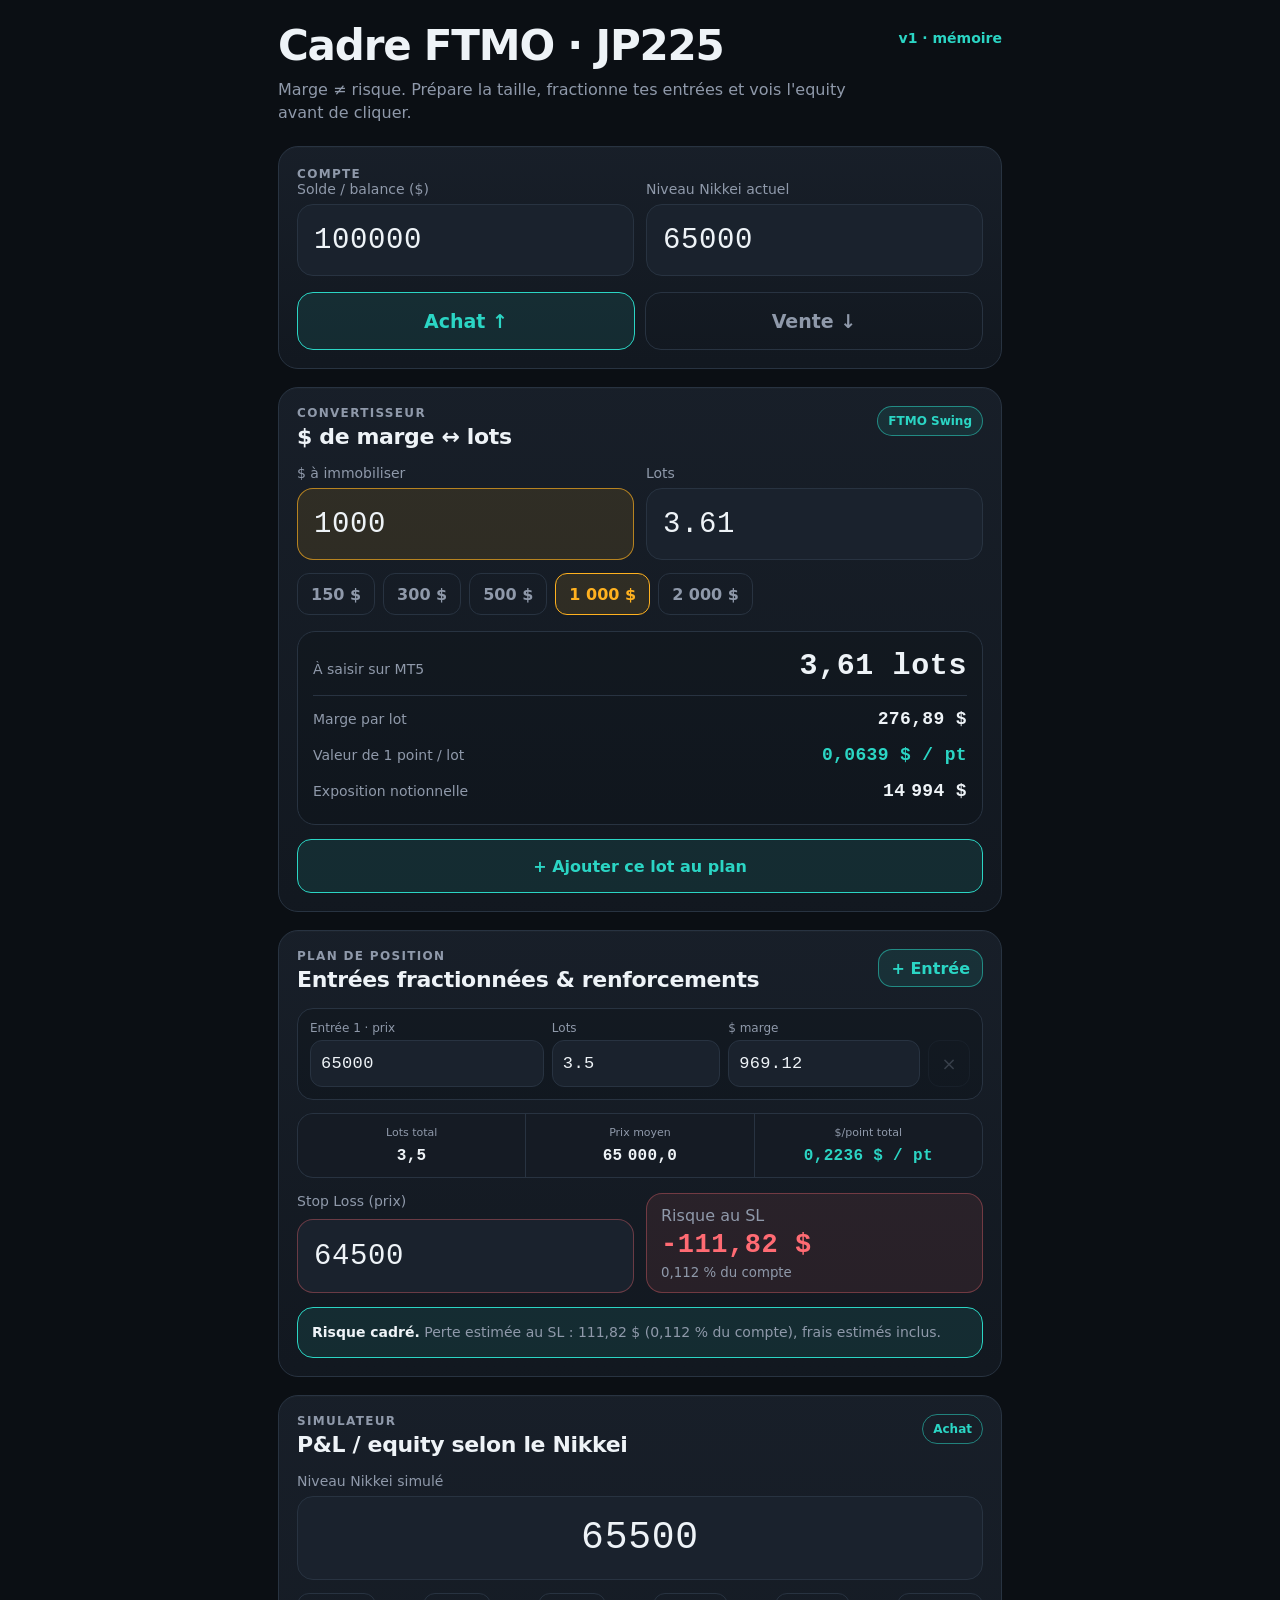
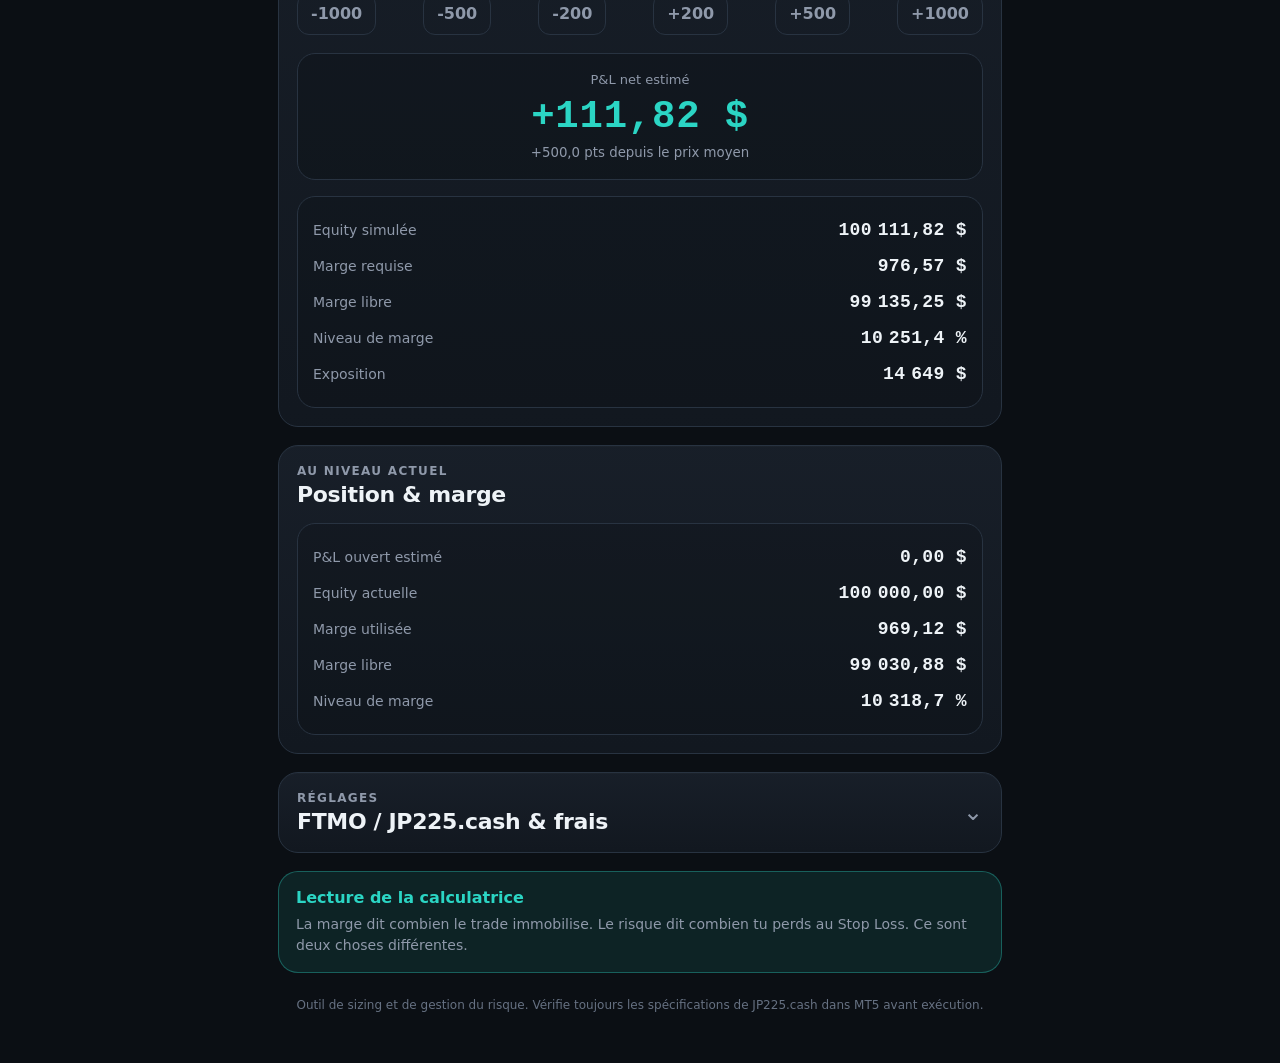
==== index.html @ 95b2cf3c "Add files via upload" ====
<!doctype html>
<html lang="fr">
<head>
  <meta charset="utf-8" />
  <meta name="viewport" content="width=device-width, initial-scale=1, viewport-fit=cover" />
  <meta name="theme-color" content="#0b0f14" />
  <meta name="color-scheme" content="dark" />
  <meta name="apple-mobile-web-app-capable" content="yes" />
  <meta name="apple-mobile-web-app-status-bar-style" content="black-translucent" />
  <meta name="apple-mobile-web-app-title" content="JP225 Cadre" />
  <meta name="format-detection" content="telephone=no" />
  <link rel="manifest" href="./manifest.webmanifest" />
  <link rel="apple-touch-icon" href="./apple-touch-icon.png" />
  <link rel="stylesheet" href="./styles.css" />
  <title>Cadre FTMO · JP225</title>
</head>
<body>
  <div class="app-shell">
    <header class="topbar">
      <div>
        <h1>Cadre FTMO · JP225</h1>
        <p class="subtitle">Marge ≠ risque. Prépare la taille, fractionne tes entrées et vois l'equity avant de cliquer.</p>
      </div>
      <div class="version">v1 · mémoire</div>
    </header>

    <section id="installHint" class="install-hint hidden">
      <span>Pour l’installer sur iPhone : Safari → Partager → <strong>Sur l’écran d’accueil</strong>.</span>
      <button id="dismissInstall" class="icon-btn" aria-label="Masquer">×</button>
    </section>

    <main>
      <section class="card hero-card">
        <div class="section-kicker">COMPTE</div>
        <div class="grid-2">
          <label class="field">
            <span>Solde / balance ($)</span>
            <input id="balance" class="big-input mono" inputmode="decimal" value="100000" />
          </label>
          <label class="field">
            <span>Niveau Nikkei actuel</span>
            <input id="currentLevel" class="big-input mono" inputmode="decimal" value="65000" />
          </label>
        </div>

        <div class="segmented" role="group" aria-label="Sens du trade">
          <button id="buyBtn" class="seg active" data-dir="1">Achat ↑</button>
          <button id="sellBtn" class="seg" data-dir="-1">Vente ↓</button>
        </div>
      </section>

      <section class="card">
        <div class="card-head">
          <div>
            <div class="section-kicker">CONVERTISSEUR</div>
            <h2>$ de marge ↔ lots</h2>
          </div>
          <span class="pill cyan">FTMO Swing</span>
        </div>

        <div class="grid-2 converter-grid">
          <label class="field">
            <span>$ à immobiliser</span>
            <input id="marginWanted" class="big-input mono accent-input" inputmode="decimal" value="1000" />
          </label>
          <label class="field">
            <span>Lots</span>
            <input id="lotsWanted" class="big-input mono" inputmode="decimal" value="0" />
          </label>
        </div>

        <div class="quick-row" aria-label="Montants rapides">
          <button class="chip margin-chip" data-margin="150">150 $</button>
          <button class="chip margin-chip" data-margin="300">300 $</button>
          <button class="chip margin-chip" data-margin="500">500 $</button>
          <button class="chip margin-chip active" data-margin="1000">1 000 $</button>
          <button class="chip margin-chip" data-margin="2000">2 000 $</button>
        </div>

        <div class="result-panel compact">
          <div class="result-row major">
            <span>À saisir sur MT5</span>
            <strong id="converterLotsOut" class="mono">— lots</strong>
          </div>
          <div class="divider"></div>
          <div class="result-row"><span>Marge par lot</span><strong id="marginPerLotOut" class="mono">—</strong></div>
          <div class="result-row"><span>Valeur de 1 point / lot</span><strong id="pointPerLotOut" class="mono cyan-text">—</strong></div>
          <div class="result-row"><span>Exposition notionnelle</span><strong id="converterExposureOut" class="mono">—</strong></div>
        </div>

        <button id="addConverterPosition" class="primary-btn">+ Ajouter ce lot au plan</button>
      </section>

      <section class="card">
        <div class="card-head">
          <div>
            <div class="section-kicker">PLAN DE POSITION</div>
            <h2>Entrées fractionnées & renforcements</h2>
          </div>
          <button id="addEntry" class="small-btn">+ Entrée</button>
        </div>

        <div id="entries" class="entries"></div>

        <div class="summary-strip">
          <div><span>Lots total</span><strong id="totalLots" class="mono">—</strong></div>
          <div><span>Prix moyen</span><strong id="avgEntry" class="mono">—</strong></div>
          <div><span>$/point total</span><strong id="pointTotal" class="mono cyan-text">—</strong></div>
        </div>

        <div class="grid-2 stop-grid">
          <label class="field">
            <span>Stop Loss (prix)</span>
            <input id="stopLoss" class="big-input mono danger-input" inputmode="decimal" value="64500" />
          </label>
          <div class="risk-box">
            <span>Risque au SL</span>
            <strong id="riskDollar" class="mono danger-text">—</strong>
            <small id="riskPct">— du compte</small>
          </div>
        </div>

        <div id="riskMessage" class="status-card"></div>
      </section>

      <section class="card">
        <div class="card-head">
          <div>
            <div class="section-kicker">SIMULATEUR</div>
            <h2>P&amp;L / equity selon le Nikkei</h2>
          </div>
          <span id="simDirectionBadge" class="pill">Achat</span>
        </div>

        <label class="field">
          <span>Niveau Nikkei simulé</span>
          <input id="simLevel" class="mega-input mono" inputmode="decimal" value="65500" />
        </label>

        <div class="quick-row sim-chips" aria-label="Variations rapides">
          <button class="chip sim-chip" data-delta="-1000">-1000</button>
          <button class="chip sim-chip" data-delta="-500">-500</button>
          <button class="chip sim-chip" data-delta="-200">-200</button>
          <button class="chip sim-chip" data-delta="200">+200</button>
          <button class="chip sim-chip" data-delta="500">+500</button>
          <button class="chip sim-chip" data-delta="1000">+1000</button>
        </div>

        <div class="sim-hero">
          <span>P&amp;L net estimé</span>
          <strong id="simPnl" class="mono">—</strong>
          <small id="simMove">—</small>
        </div>

        <div class="result-panel">
          <div class="result-row"><span>Equity simulée</span><strong id="simEquity" class="mono">—</strong></div>
          <div class="result-row"><span>Marge requise</span><strong id="simMargin" class="mono">—</strong></div>
          <div class="result-row"><span>Marge libre</span><strong id="simFreeMargin" class="mono">—</strong></div>
          <div class="result-row"><span>Niveau de marge</span><strong id="simMarginLevel" class="mono">—</strong></div>
          <div class="result-row"><span>Exposition</span><strong id="simExposure" class="mono">—</strong></div>
        </div>
      </section>

      <section class="card">
        <div class="card-head">
          <div>
            <div class="section-kicker">AU NIVEAU ACTUEL</div>
            <h2>Position & marge</h2>
          </div>
        </div>
        <div class="result-panel no-top-margin">
          <div class="result-row"><span>P&amp;L ouvert estimé</span><strong id="currentPnl" class="mono">—</strong></div>
          <div class="result-row"><span>Equity actuelle</span><strong id="currentEquity" class="mono">—</strong></div>
          <div class="result-row"><span>Marge utilisée</span><strong id="currentMargin" class="mono">—</strong></div>
          <div class="result-row"><span>Marge libre</span><strong id="currentFreeMargin" class="mono">—</strong></div>
          <div class="result-row"><span>Niveau de marge</span><strong id="currentMarginLevel" class="mono">—</strong></div>
        </div>
      </section>

      <details class="card settings-card">
        <summary>
          <div>
            <div class="section-kicker">RÉGLAGES</div>
            <h2>FTMO / JP225.cash & frais</h2>
          </div>
          <span class="chev">⌄</span>
        </summary>

        <div class="settings-body">
          <div class="grid-2">
            <label class="field"><span>USD/JPY</span><input id="usdJpy" class="input mono" inputmode="decimal" value="156.5" /></label>
            <label class="field"><span>Levier indice</span><input id="leverage" class="input mono" inputmode="decimal" value="15" /></label>
            <label class="field"><span>Taille contrat</span><input id="contractSize" class="input mono" inputmode="decimal" value="10" /></label>
            <label class="field"><span>Pas de lot</span><input id="lotStep" class="input mono" inputmode="decimal" value="0.01" /></label>
            <label class="field"><span>Risque perso max (%)</span><input id="riskLimitPct" class="input mono" inputmode="decimal" value="1" /></label>
            <label class="field"><span>Spread estimé (pts)</span><input id="spreadPts" class="input mono" inputmode="decimal" value="0" /></label>
            <label class="field"><span>Commission $ / lot / côté</span><input id="commissionSide" class="input mono" inputmode="decimal" value="0" /></label>
            <label class="field"><span>Swap $ / lot / nuit</span><input id="swapPerLotNight" class="input mono" inputmode="decimal" value="0" /></label>
            <label class="field"><span>Nuits prévues</span><input id="nights" class="input mono" inputmode="numeric" value="0" /></label>
          </div>

          <div class="fees-box">
            <div class="result-row"><span>Spread estimé</span><strong id="spreadCost" class="mono">—</strong></div>
            <div class="result-row"><span>Commission aller-retour</span><strong id="commissionCost" class="mono">—</strong></div>
            <div class="result-row"><span>Swap estimé</span><strong id="swapCost" class="mono">—</strong></div>
            <div class="result-row"><span>Frais totaux estimés</span><strong id="totalCosts" class="mono amber-text">—</strong></div>
          </div>

          <p class="fineprint">Les swaps et spreads varient : saisis les valeurs visibles dans MT5 quand tu veux une estimation au plus près. Les paramètres sont mémorisés localement sur ton iPhone.</p>
          <button id="resetApp" class="secondary-btn">Réinitialiser l’app</button>
        </div>
      </details>

      <section class="note-card">
        <strong>Lecture de la calculatrice</strong>
        <p>La marge dit combien le trade immobilise. Le risque dit combien tu perds au Stop Loss. Ce sont deux choses différentes.</p>
      </section>
    </main>

    <footer>
      Outil de sizing et de gestion du risque. Vérifie toujours les spécifications de JP225.cash dans MT5 avant exécution.
    </footer>
  </div>

  <script src="./app.js" defer></script>
</body>
</html>
---- styles.css ----
:root {
  --bg: #0b0f14;
  --panel: #151b24;
  --panel-2: #1a222d;
  --border: #283341;
  --text: #eef3f7;
  --muted: #8f99aa;
  --muted-2: #667182;
  --cyan: #2bd5c4;
  --cyan-soft: rgba(43, 213, 196, .10);
  --blue: #5ba4ff;
  --blue-soft: rgba(91, 164, 255, .11);
  --amber: #ffb11f;
  --amber-soft: rgba(255, 177, 31, .11);
  --red: #ff6b73;
  --red-soft: rgba(255, 107, 115, .09);
  --radius: 20px;
  --radius-sm: 14px;
  --safe-top: env(safe-area-inset-top, 0px);
  --safe-bottom: env(safe-area-inset-bottom, 0px);
}

* { box-sizing: border-box; }
html { background: var(--bg); }
body {
  margin: 0;
  background: var(--bg);
  color: var(--text);
  font-family: -apple-system, BlinkMacSystemFont, "SF Pro Display", "SF Pro Text", Inter, system-ui, sans-serif;
  -webkit-font-smoothing: antialiased;
  -webkit-tap-highlight-color: transparent;
}
button, input { font: inherit; }
button { cursor: pointer; }

.app-shell {
  width: min(100%, 760px);
  margin: 0 auto;
  padding: calc(24px + var(--safe-top)) 18px calc(34px + var(--safe-bottom));
}

.topbar {
  display: flex;
  gap: 14px;
  align-items: flex-start;
  justify-content: space-between;
  margin-bottom: 22px;
}
.topbar h1 { margin: 0; font-size: clamp(30px, 8vw, 42px); letter-spacing: -1.2px; line-height: 1.05; }
.subtitle { color: var(--muted); font-size: 16px; line-height: 1.45; margin: 10px 0 0; max-width: 580px; }
.version { flex: 0 0 auto; color: var(--cyan); font-weight: 800; font-size: 14px; padding-top: 6px; }

main { display: grid; gap: 18px; }
.card {
  background: linear-gradient(180deg, rgba(24,31,41,.98), rgba(18,24,32,.98));
  border: 1px solid var(--border);
  border-radius: var(--radius);
  padding: 18px;
  box-shadow: inset 0 1px rgba(255,255,255,.015);
}
.hero-card { padding-top: 20px; }
.card-head { display: flex; align-items: flex-start; justify-content: space-between; gap: 12px; margin-bottom: 16px; }
.card h2 { margin: 4px 0 0; font-size: 22px; letter-spacing: -.35px; }
.section-kicker { font-size: 12px; color: var(--muted); letter-spacing: .11em; font-weight: 800; }

.grid-2 { display: grid; grid-template-columns: 1fr 1fr; gap: 12px; }
.field { display: grid; gap: 7px; color: var(--muted); font-size: 14px; }
.big-input, .mega-input, .input {
  width: 100%;
  border: 1px solid var(--border);
  border-radius: 16px;
  background: var(--panel-2);
  color: var(--text);
  outline: none;
  transition: border-color .18s ease, box-shadow .18s ease, background .18s ease;
}
.big-input { min-height: 72px; padding: 14px 16px; font-size: 29px; }
.mega-input { min-height: 84px; padding: 14px 16px; font-size: 38px; text-align: center; }
.input { min-height: 54px; padding: 11px 13px; font-size: 20px; }
.big-input:focus, .mega-input:focus, .input:focus { border-color: var(--cyan); box-shadow: 0 0 0 3px rgba(43, 213, 196, .10); }
.accent-input { border-color: rgba(255, 177, 31, .65); background: var(--amber-soft); }
.danger-input { border-color: rgba(255, 107, 115, .35); }
.mono { font-family: ui-monospace, "SFMono-Regular", Menlo, Monaco, Consolas, monospace; font-variant-numeric: tabular-nums; letter-spacing: .02em; }

.segmented { display: grid; grid-template-columns: 1fr 1fr; gap: 10px; margin-top: 16px; }
.seg {
  min-height: 58px;
  border: 1px solid var(--border);
  background: transparent;
  color: var(--muted);
  border-radius: 16px;
  font-size: 19px;
  font-weight: 800;
}
.seg.active { color: var(--cyan); border-color: var(--cyan); background: var(--cyan-soft); }
.seg[data-dir="-1"].active { color: var(--red); border-color: var(--red); background: var(--red-soft); }

.pill { border: 1px solid var(--border); color: var(--muted); border-radius: 999px; padding: 7px 10px; font-size: 12px; font-weight: 800; white-space: nowrap; }
.pill.cyan { border-color: rgba(43, 213, 196, .55); color: var(--cyan); background: var(--cyan-soft); }

.quick-row { display: flex; gap: 8px; overflow-x: auto; padding: 13px 0 2px; scrollbar-width: none; }
.quick-row::-webkit-scrollbar { display: none; }
.chip {
  min-height: 42px;
  flex: 0 0 auto;
  padding: 0 13px;
  border: 1px solid var(--border);
  border-radius: 12px;
  color: var(--muted);
  background: transparent;
  font-weight: 750;
}
.chip.active { color: var(--amber); border-color: var(--amber); background: var(--amber-soft); }
.chip:active { transform: translateY(1px); }

.result-panel {
  margin-top: 16px;
  border: 1px solid var(--border);
  border-radius: 18px;
  padding: 15px;
  background: rgba(9, 13, 18, .24);
}
.result-panel.compact { margin-top: 14px; }
.result-panel.no-top-margin { margin-top: 0; }
.result-row { display: flex; align-items: baseline; justify-content: space-between; gap: 14px; padding: 8px 0; }
.result-row span { color: var(--muted); font-size: 14px; }
.result-row strong { text-align: right; font-size: 18px; }
.result-row.major { padding: 2px 0 11px; }
.result-row.major strong { font-size: 30px; color: var(--text); }
.divider { height: 1px; background: var(--border); margin: 1px 0 5px; }
.cyan-text { color: var(--cyan) !important; }
.danger-text { color: var(--red) !important; }
.amber-text { color: var(--amber) !important; }

.primary-btn, .secondary-btn, .small-btn, .icon-btn {
  border: 1px solid var(--border);
  border-radius: 14px;
  font-weight: 800;
}
.primary-btn { width: 100%; min-height: 54px; margin-top: 14px; color: var(--cyan); border-color: var(--cyan); background: var(--cyan-soft); font-size: 16px; }
.secondary-btn { width: 100%; min-height: 50px; margin-top: 12px; color: var(--muted); background: transparent; }
.small-btn { min-height: 38px; padding: 0 12px; color: var(--cyan); border-color: rgba(43,213,196,.55); background: var(--cyan-soft); }
.icon-btn { width: 34px; height: 34px; color: var(--muted); background: transparent; font-size: 22px; }

.entries { display: grid; gap: 10px; }
.entry-row {
  display: grid;
  grid-template-columns: 1fr .72fr .82fr auto;
  align-items: end;
  gap: 8px;
  padding: 12px;
  border: 1px solid var(--border);
  border-radius: 16px;
  background: rgba(8, 12, 17, .22);
}
.entry-field { display: grid; gap: 5px; }
.entry-field span { color: var(--muted); font-size: 12px; }
.entry-field input {
  width: 100%; min-width: 0; height: 47px; border-radius: 12px; border: 1px solid var(--border);
  background: var(--panel-2); color: var(--text); padding: 0 10px; outline: none; font-size: 17px;
}
.entry-field input:focus { border-color: var(--cyan); }
.entry-remove { width: 42px; height: 47px; border: 1px solid var(--border); border-radius: 12px; color: var(--muted); background: transparent; font-size: 18px; }
.entry-remove:disabled { opacity: .3; }

.summary-strip { display: grid; grid-template-columns: repeat(3, 1fr); gap: 1px; background: var(--border); border-radius: 16px; overflow: hidden; margin-top: 13px; border: 1px solid var(--border); }
.summary-strip > div { background: var(--panel); padding: 12px 9px; text-align: center; }
.summary-strip span { display: block; color: var(--muted); font-size: 11px; margin-bottom: 6px; }
.summary-strip strong { font-size: 16px; }
.stop-grid { margin-top: 15px; align-items: stretch; }
.risk-box { border: 1px solid rgba(255,107,115,.34); background: var(--red-soft); border-radius: 16px; padding: 12px 14px; display: flex; flex-direction: column; justify-content: center; gap: 5px; }
.risk-box span, .risk-box small { color: var(--muted); }
.risk-box strong { font-size: 27px; }

.status-card { margin-top: 14px; border: 1px solid var(--border); background: rgba(8,12,17,.26); border-radius: 16px; padding: 14px; color: var(--muted); line-height: 1.45; font-size: 14px; }
.status-card.ok { border-color: var(--cyan); background: var(--cyan-soft); }
.status-card.warn { border-color: var(--amber); background: var(--amber-soft); }
.status-card.danger { border-color: var(--red); background: var(--red-soft); }
.status-card strong { color: var(--text); }

.sim-chips { justify-content: space-between; }
.sim-hero { margin-top: 16px; border-radius: 18px; padding: 18px; border: 1px solid var(--border); background: rgba(8,12,17,.28); text-align: center; }
.sim-hero span { display: block; color: var(--muted); font-size: 13px; }
.sim-hero strong { display: block; font-size: 39px; margin: 8px 0 3px; }
.sim-hero small { color: var(--muted); }

.settings-card { padding: 0; overflow: hidden; }
.settings-card summary { list-style: none; display: flex; justify-content: space-between; align-items: center; padding: 18px; cursor: pointer; }
.settings-card summary::-webkit-details-marker { display: none; }
.settings-card .chev { color: var(--muted); font-size: 24px; transition: transform .2s ease; }
.settings-card[open] .chev { transform: rotate(180deg); }
.settings-body { padding: 0 18px 18px; }
.fees-box { margin-top: 16px; border-top: 1px solid var(--border); padding-top: 9px; }
.fineprint { color: var(--muted); line-height: 1.5; font-size: 13px; margin: 12px 0 0; }

.note-card { border: 1px solid rgba(43,213,196,.35); border-radius: var(--radius); padding: 16px 17px; background: var(--cyan-soft); }
.note-card strong { color: var(--cyan); }
.note-card p { color: var(--muted); line-height: 1.5; margin: 7px 0 0; font-size: 14px; }

.install-hint { display: flex; align-items: center; justify-content: space-between; gap: 12px; border: 1px solid rgba(91,164,255,.45); background: var(--blue-soft); color: var(--muted); border-radius: 16px; padding: 12px 12px 12px 14px; margin-bottom: 18px; font-size: 13px; line-height: 1.4; }
.install-hint strong { color: var(--blue); }
.hidden { display: none !important; }

footer { color: var(--muted-2); text-align: center; font-size: 12px; line-height: 1.45; padding: 24px 12px 0; }

@media (max-width: 560px) {
  .app-shell { padding-left: 14px; padding-right: 14px; }
  .topbar { display: block; position: relative; }
  .version { position: absolute; right: 0; top: 1px; }
  .topbar h1 { padding-right: 92px; font-size: 34px; }
  .grid-2 { grid-template-columns: 1fr 1fr; }
  .big-input { font-size: 25px; min-height: 68px; }
  .converter-grid .big-input { font-size: 24px; }
  .entry-row { grid-template-columns: 1fr .72fr; }
  .entry-row .entry-field:nth-child(3) { grid-column: 1 / span 1; }
  .entry-remove { grid-column: 2; grid-row: 2; width: 100%; }
  .summary-strip strong { font-size: 14px; }
  .stop-grid { grid-template-columns: 1fr; }
  .sim-chips { justify-content: flex-start; }
}

@media (max-width: 390px) {
  .card { padding: 15px; }
  .grid-2 { gap: 9px; }
  .big-input { padding-left: 13px; padding-right: 13px; font-size: 22px; }
  .result-row strong { font-size: 16px; }
  .result-row.major strong { font-size: 27px; }
  .summary-strip span { font-size: 10px; }
}
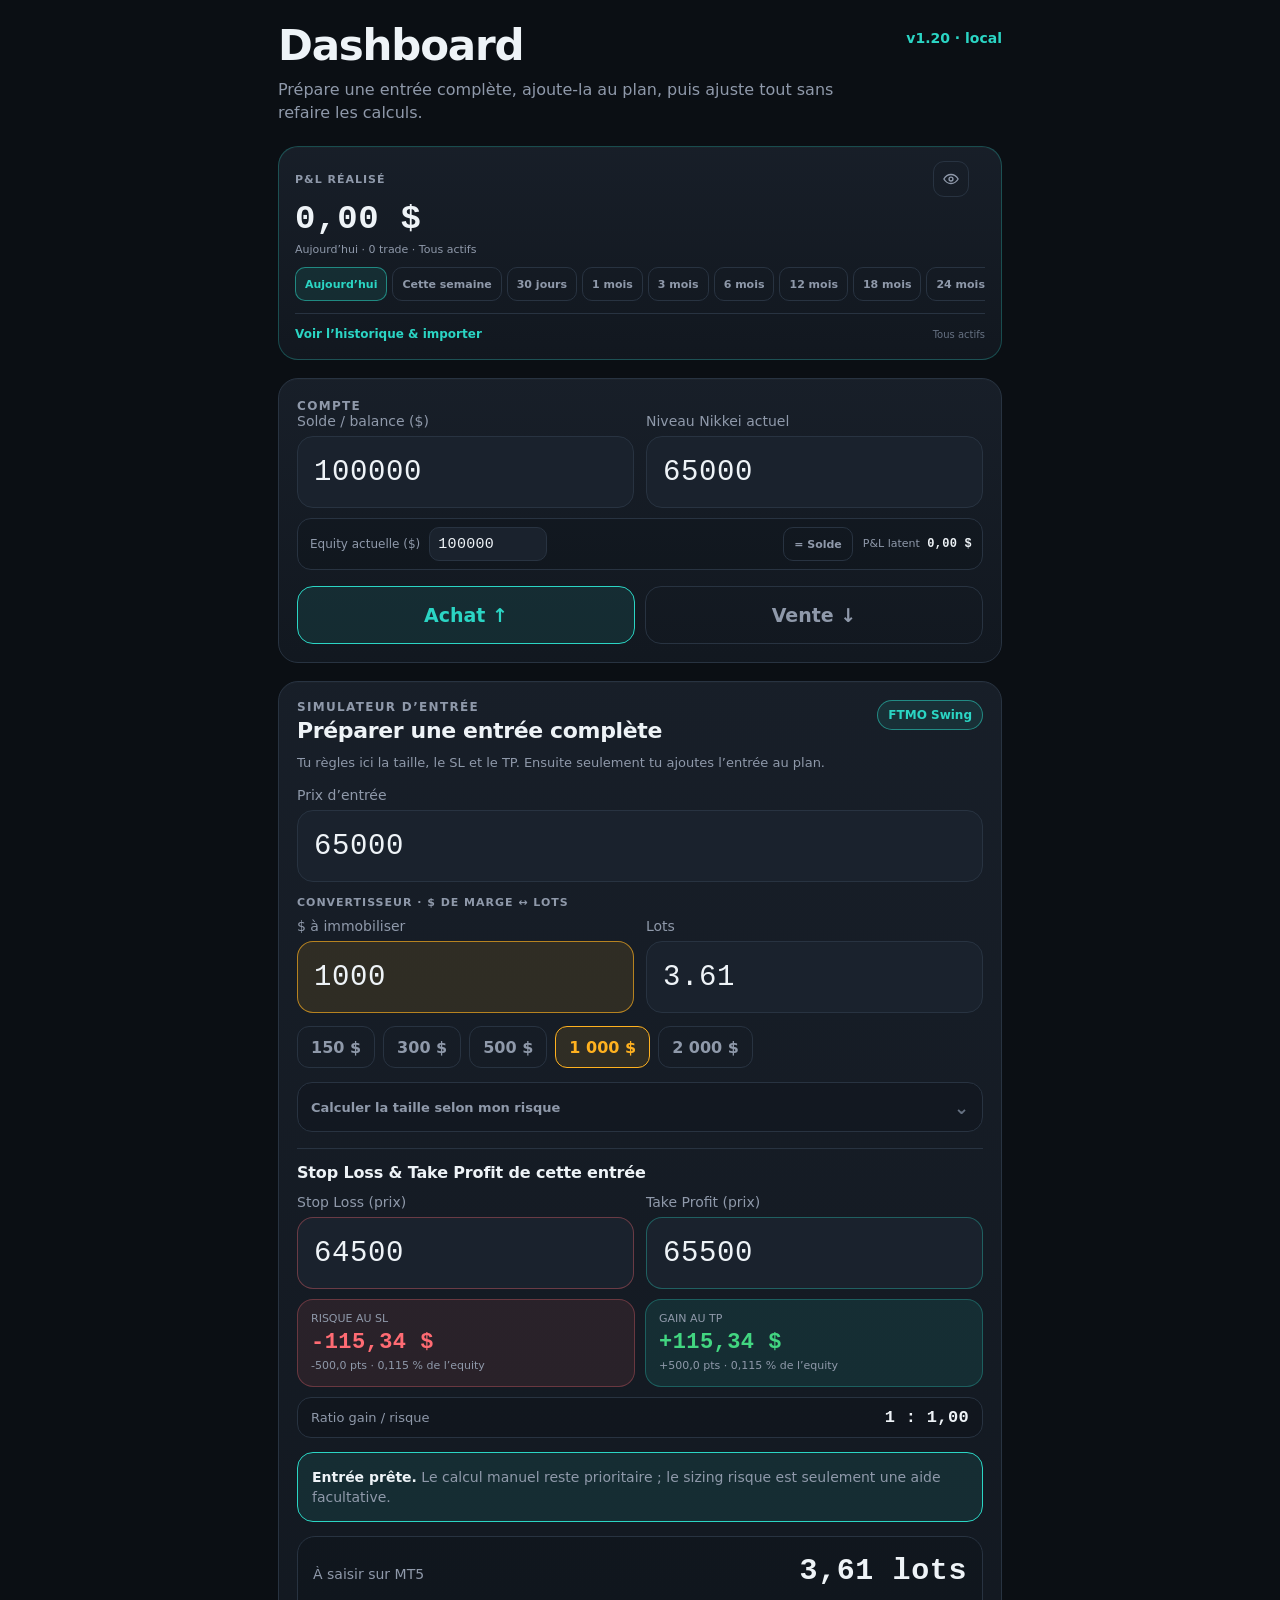
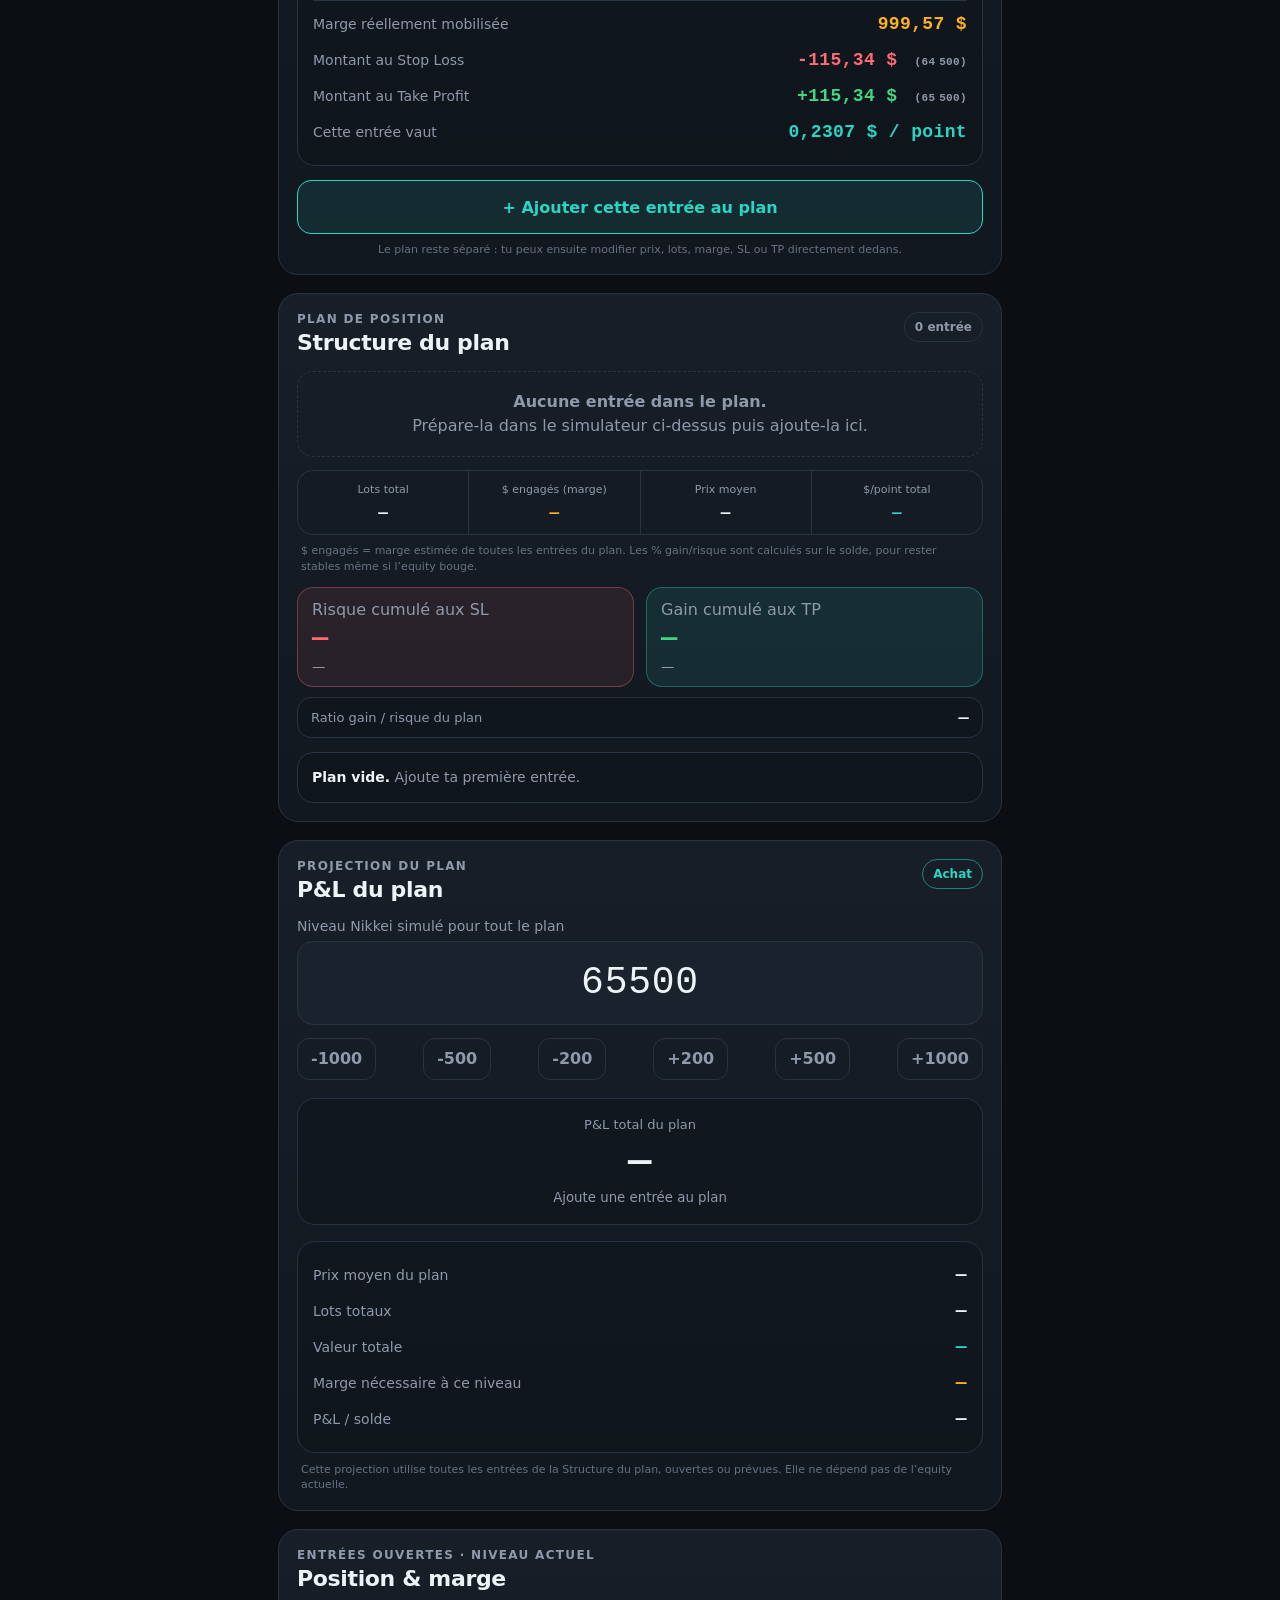
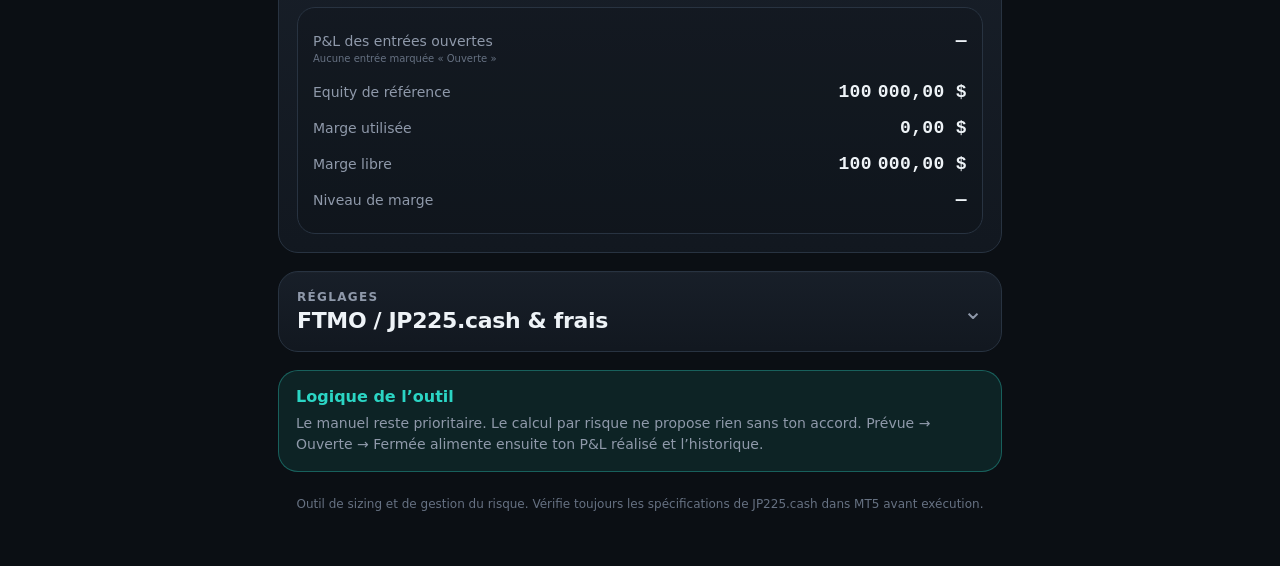
==== commit f1d9475b: "Add files via upload" ====
--- a/index.html
+++ b/index.html
@@ -7,21 +7,726 @@
   <meta name="color-scheme" content="dark" />
   <meta name="apple-mobile-web-app-capable" content="yes" />
   <meta name="apple-mobile-web-app-status-bar-style" content="black-translucent" />
-  <meta name="apple-mobile-web-app-title" content="JP225 Cadre" />
+  <meta name="apple-mobile-web-app-title" content="Dashboard" />
   <meta name="format-detection" content="telephone=no" />
   <link rel="manifest" href="./manifest.webmanifest" />
   <link rel="apple-touch-icon" href="./apple-touch-icon.png" />
-  <link rel="stylesheet" href="./styles.css" />
-  <title>Cadre FTMO · JP225</title>
+  <style>
+:root {
+  --bg: #0b0f14;
+  --panel: #151b24;
+  --panel-2: #1a222d;
+  --border: #283341;
+  --text: #eef3f7;
+  --muted: #8f99aa;
+  --muted-2: #667182;
+  --cyan: #2bd5c4;
+  --green: #42d681;
+  --cyan-soft: rgba(43, 213, 196, .10);
+  --blue: #5ba4ff;
+  --blue-soft: rgba(91, 164, 255, .11);
+  --amber: #ffb11f;
+  --amber-soft: rgba(255, 177, 31, .11);
+  --red: #ff6b73;
+  --red-soft: rgba(255, 107, 115, .09);
+  --radius: 20px;
+  --radius-sm: 14px;
+  --safe-top: env(safe-area-inset-top, 0px);
+  --safe-bottom: env(safe-area-inset-bottom, 0px);
+}
+
+* { box-sizing: border-box; }
+html { background: var(--bg); }
+body {
+  margin: 0;
+  background: var(--bg);
+  color: var(--text);
+  font-family: -apple-system, BlinkMacSystemFont, "SF Pro Display", "SF Pro Text", Inter, system-ui, sans-serif;
+  -webkit-font-smoothing: antialiased;
+  -webkit-tap-highlight-color: transparent;
+}
+button, input { font: inherit; }
+button { cursor: pointer; }
+
+.app-shell {
+  width: min(100%, 760px);
+  margin: 0 auto;
+  padding: calc(24px + var(--safe-top)) 18px calc(34px + var(--safe-bottom));
+}
+
+.topbar {
+  display: flex;
+  gap: 14px;
+  align-items: flex-start;
+  justify-content: space-between;
+  margin-bottom: 22px;
+}
+.topbar h1 { margin: 0; font-size: clamp(30px, 8vw, 42px); letter-spacing: -1.2px; line-height: 1.05; }
+.subtitle { color: var(--muted); font-size: 16px; line-height: 1.45; margin: 10px 0 0; max-width: 580px; }
+.version { flex: 0 0 auto; color: var(--cyan); font-weight: 800; font-size: 14px; padding-top: 6px; }
+
+main { display: grid; gap: 18px; }
+.card {
+  background: linear-gradient(180deg, rgba(24,31,41,.98), rgba(18,24,32,.98));
+  border: 1px solid var(--border);
+  border-radius: var(--radius);
+  padding: 18px;
+  box-shadow: inset 0 1px rgba(255,255,255,.015);
+}
+.hero-card { padding-top: 20px; }
+.card-head { display: flex; align-items: flex-start; justify-content: space-between; gap: 12px; margin-bottom: 16px; }
+.card h2 { margin: 4px 0 0; font-size: 22px; letter-spacing: -.35px; }
+.section-kicker { font-size: 12px; color: var(--muted); letter-spacing: .11em; font-weight: 800; }
+
+.grid-2 { display: grid; grid-template-columns: 1fr 1fr; gap: 12px; }
+.field { display: grid; gap: 7px; color: var(--muted); font-size: 14px; }
+.big-input, .mega-input, .input {
+  width: 100%;
+  border: 1px solid var(--border);
+  border-radius: 16px;
+  background: var(--panel-2);
+  color: var(--text);
+  outline: none;
+  transition: border-color .18s ease, box-shadow .18s ease, background .18s ease;
+}
+.big-input { min-height: 72px; padding: 14px 16px; font-size: 29px; }
+.mega-input { min-height: 84px; padding: 14px 16px; font-size: 38px; text-align: center; }
+.input { min-height: 54px; padding: 11px 13px; font-size: 20px; }
+.big-input:focus, .mega-input:focus, .input:focus { border-color: var(--cyan); box-shadow: 0 0 0 3px rgba(43, 213, 196, .10); }
+.accent-input { border-color: rgba(255, 177, 31, .65); background: var(--amber-soft); }
+.danger-input { border-color: rgba(255, 107, 115, .35); }
+.mono { font-family: ui-monospace, "SFMono-Regular", Menlo, Monaco, Consolas, monospace; font-variant-numeric: tabular-nums; letter-spacing: .02em; }
+
+.segmented { display: grid; grid-template-columns: 1fr 1fr; gap: 10px; margin-top: 16px; }
+.seg {
+  min-height: 58px;
+  border: 1px solid var(--border);
+  background: transparent;
+  color: var(--muted);
+  border-radius: 16px;
+  font-size: 19px;
+  font-weight: 800;
+}
+.seg.active { color: var(--cyan); border-color: var(--cyan); background: var(--cyan-soft); }
+.seg[data-dir="-1"].active { color: var(--red); border-color: var(--red); background: var(--red-soft); }
+
+.pill { border: 1px solid var(--border); color: var(--muted); border-radius: 999px; padding: 7px 10px; font-size: 12px; font-weight: 800; white-space: nowrap; }
+.pill.cyan { border-color: rgba(43, 213, 196, .55); color: var(--cyan); background: var(--cyan-soft); }
+
+.quick-row { display: flex; gap: 8px; overflow-x: auto; padding: 13px 0 2px; scrollbar-width: none; }
+.quick-row::-webkit-scrollbar { display: none; }
+.chip {
+  min-height: 42px;
+  flex: 0 0 auto;
+  padding: 0 13px;
+  border: 1px solid var(--border);
+  border-radius: 12px;
+  color: var(--muted);
+  background: transparent;
+  font-weight: 750;
+}
+.chip.active { color: var(--amber); border-color: var(--amber); background: var(--amber-soft); }
+.chip:active { transform: translateY(1px); }
+
+.result-panel {
+  margin-top: 16px;
+  border: 1px solid var(--border);
+  border-radius: 18px;
+  padding: 15px;
+  background: rgba(9, 13, 18, .24);
+}
+.result-panel.compact { margin-top: 14px; }
+.result-panel.no-top-margin { margin-top: 0; }
+.result-row { display: flex; align-items: baseline; justify-content: space-between; gap: 14px; padding: 8px 0; }
+.result-row span { color: var(--muted); font-size: 14px; }
+.result-row strong { text-align: right; font-size: 18px; }
+.result-row.major { padding: 2px 0 11px; }
+.result-row.major strong { font-size: 30px; color: var(--text); }
+.divider { height: 1px; background: var(--border); margin: 1px 0 5px; }
+.cyan-text { color: var(--cyan) !important; }
+.green-text { color: var(--green) !important; }
+.danger-text { color: var(--red) !important; }
+.amber-text { color: var(--amber) !important; }
+
+.primary-btn, .secondary-btn, .small-btn, .icon-btn {
+  border: 1px solid var(--border);
+  border-radius: 14px;
+  font-weight: 800;
+}
+.primary-btn { width: 100%; min-height: 54px; margin-top: 14px; color: var(--cyan); border-color: var(--cyan); background: var(--cyan-soft); font-size: 16px; }
+.secondary-btn { width: 100%; min-height: 50px; margin-top: 12px; color: var(--muted); background: transparent; }
+.small-btn { min-height: 38px; padding: 0 12px; color: var(--cyan); border-color: rgba(43,213,196,.55); background: var(--cyan-soft); }
+.icon-btn { width: 34px; height: 34px; color: var(--muted); background: transparent; font-size: 22px; }
+
+.entries { display: grid; gap: 10px; }
+.entry-row {
+  display: grid;
+  grid-template-columns: 1fr .72fr .82fr auto;
+  align-items: end;
+  gap: 8px;
+  padding: 12px;
+  border: 1px solid var(--border);
+  border-radius: 16px;
+  background: rgba(8, 12, 17, .22);
+}
+.entry-field { display: grid; gap: 5px; }
+.entry-field span { color: var(--muted); font-size: 12px; }
+.entry-field input {
+  width: 100%; min-width: 0; height: 47px; border-radius: 12px; border: 1px solid var(--border);
+  background: var(--panel-2); color: var(--text); padding: 0 10px; outline: none; font-size: 17px;
+}
+.entry-field input:focus { border-color: var(--cyan); }
+.entry-remove { width: 42px; height: 47px; border: 1px solid var(--border); border-radius: 12px; color: var(--muted); background: transparent; font-size: 18px; }
+.entry-remove:disabled { opacity: .3; }
+
+.summary-strip { display: grid; grid-template-columns: repeat(4, 1fr); gap: 1px; background: var(--border); border-radius: 16px; overflow: hidden; margin-top: 13px; border: 1px solid var(--border); }
+.summary-strip > div { background: var(--panel); padding: 12px 9px; text-align: center; }
+.summary-strip span { display: block; color: var(--muted); font-size: 11px; margin-bottom: 6px; }
+.summary-strip strong { font-size: 16px; }
+.summary-note { margin: 8px 4px 0; color: var(--muted-2); font-size: 11px; line-height: 1.4; }
+.stop-grid { margin-top: 15px; align-items: stretch; }
+.risk-box { border: 1px solid rgba(255,107,115,.34); background: var(--red-soft); border-radius: 16px; padding: 12px 14px; display: flex; flex-direction: column; justify-content: center; gap: 5px; }
+.risk-box span, .risk-box small { color: var(--muted); }
+.risk-box strong { font-size: 27px; }
+
+.status-card { margin-top: 14px; border: 1px solid var(--border); background: rgba(8,12,17,.26); border-radius: 16px; padding: 14px; color: var(--muted); line-height: 1.45; font-size: 14px; }
+.status-card.ok { border-color: var(--cyan); background: var(--cyan-soft); }
+.status-card.warn { border-color: var(--amber); background: var(--amber-soft); }
+.status-card.danger { border-color: var(--red); background: var(--red-soft); }
+.status-card strong { color: var(--text); }
+
+.sim-chips { justify-content: space-between; }
+.sim-hero { margin-top: 16px; border-radius: 18px; padding: 18px; border: 1px solid var(--border); background: rgba(8,12,17,.28); text-align: center; }
+.sim-hero span { display: block; color: var(--muted); font-size: 13px; }
+.sim-hero strong { display: block; font-size: 39px; margin: 8px 0 3px; }
+.sim-hero small { color: var(--muted); }
+
+.result-label-stack { display: grid; gap: 3px; min-width: 0; }
+.result-label-stack > span { color: var(--muted); font-size: 14px; }
+.result-label-stack small { color: var(--muted-2); font-size: 10px; line-height: 1.35; }
+.current-pnl-row strong { flex: 0 0 auto; }
+
+.settings-card { padding: 0; overflow: hidden; }
+.settings-card summary { list-style: none; display: flex; justify-content: space-between; align-items: center; padding: 18px; cursor: pointer; }
+.settings-card summary::-webkit-details-marker { display: none; }
+.settings-card .chev { color: var(--muted); font-size: 24px; transition: transform .2s ease; }
+.settings-card[open] .chev { transform: rotate(180deg); }
+.settings-body { padding: 0 18px 18px; }
+.fees-box { margin-top: 16px; border-top: 1px solid var(--border); padding-top: 9px; }
+.fineprint { color: var(--muted); line-height: 1.5; font-size: 13px; margin: 12px 0 0; }
+
+.note-card { border: 1px solid rgba(43,213,196,.35); border-radius: var(--radius); padding: 16px 17px; background: var(--cyan-soft); }
+.note-card strong { color: var(--cyan); }
+.note-card p { color: var(--muted); line-height: 1.5; margin: 7px 0 0; font-size: 14px; }
+
+.install-hint { display: flex; align-items: center; justify-content: space-between; gap: 12px; border: 1px solid rgba(91,164,255,.45); background: var(--blue-soft); color: var(--muted); border-radius: 16px; padding: 12px 12px 12px 14px; margin-bottom: 18px; font-size: 13px; line-height: 1.4; }
+.install-hint strong { color: var(--blue); }
+.hidden { display: none !important; }
+
+footer { color: var(--muted-2); text-align: center; font-size: 12px; line-height: 1.45; padding: 24px 12px 0; }
+
+@media (max-width: 560px) {
+  .app-shell { padding-left: 14px; padding-right: 14px; }
+  .topbar { display: block; position: relative; }
+  .version { position: absolute; right: 0; top: 1px; }
+  .topbar h1 { padding-right: 92px; font-size: 34px; }
+  .grid-2 { grid-template-columns: 1fr 1fr; }
+  .big-input { font-size: 25px; min-height: 68px; }
+  .converter-grid .big-input { font-size: 24px; }
+  .entry-row { grid-template-columns: 1fr .72fr; }
+  .entry-row .entry-field:nth-child(3) { grid-column: 1 / span 1; }
+  .entry-remove { grid-column: 2; grid-row: 2; width: 100%; }
+  .summary-strip { grid-template-columns: repeat(2, 1fr); }
+  .summary-strip strong { font-size: 15px; }
+  .stop-grid { grid-template-columns: 1fr; }
+  .sim-chips { justify-content: flex-start; }
+}
+
+@media (max-width: 390px) {
+  .card { padding: 15px; }
+  .grid-2 { gap: 9px; }
+  .big-input { padding-left: 13px; padding-right: 13px; font-size: 22px; }
+  .result-row strong { font-size: 16px; }
+  .result-row.major strong { font-size: 27px; }
+  .summary-strip span { font-size: 10px; }
+}
+
+
+/* v1.2 · SL/TP individuel par entrée */
+.reward-input { border-color: rgba(43, 213, 196, .35); }
+.exit-result-grid { margin-top: 10px; }
+.reward-box {
+  border: 1px solid rgba(43,213,196,.34);
+  background: var(--cyan-soft);
+  border-radius: 16px;
+  padding: 12px 14px;
+  display: flex;
+  flex-direction: column;
+  justify-content: center;
+  gap: 5px;
+}
+.reward-box span, .reward-box small { color: var(--muted); }
+.reward-box strong { font-size: 27px; }
+.rr-strip {
+  margin-top: 10px;
+  border: 1px solid var(--border);
+  background: rgba(8,12,17,.22);
+  border-radius: 14px;
+  padding: 10px 13px;
+  display: flex;
+  justify-content: space-between;
+  align-items: center;
+  gap: 12px;
+}
+.rr-strip span { color: var(--muted); font-size: 13px; }
+.rr-strip strong { font-size: 17px; }
+
+.entry-exits {
+  grid-column: 1 / -1;
+  border-top: 1px solid var(--border);
+  margin-top: 3px;
+  padding-top: 3px;
+}
+.entry-exits summary {
+  list-style: none;
+  min-height: 42px;
+  display: flex;
+  align-items: center;
+  justify-content: space-between;
+  gap: 10px;
+  cursor: pointer;
+  color: var(--muted);
+  font-size: 13px;
+  font-weight: 750;
+}
+.entry-exits summary::-webkit-details-marker { display: none; }
+.entry-exits summary::after {
+  content: '⌄';
+  color: var(--muted-2);
+  font-size: 18px;
+  transition: transform .18s ease;
+}
+.entry-exits[open] summary::after { transform: rotate(180deg); }
+.entry-exit-summary-label { display: inline-flex; align-items: center; gap: 7px; }
+.entry-exit-mode {
+  margin-left: auto;
+  border: 1px solid var(--border);
+  border-radius: 999px;
+  padding: 4px 8px;
+  font-size: 10px;
+  letter-spacing: .02em;
+  color: var(--muted);
+  background: rgba(255,255,255,.02);
+}
+.entry-exit-mode.custom {
+  color: var(--amber);
+  border-color: rgba(255,177,31,.45);
+  background: var(--amber-soft);
+}
+.entry-exit-body { padding: 8px 0 4px; }
+.entry-exit-inputs { display: grid; grid-template-columns: 1fr 1fr; gap: 8px; }
+.entry-exit-inputs .entry-field input { height: 44px; }
+.entry-exit-results {
+  display: grid;
+  grid-template-columns: 1fr 1fr;
+  gap: 8px;
+  margin-top: 9px;
+}
+.exit-mini {
+  border: 1px solid var(--border);
+  border-radius: 13px;
+  background: rgba(8,12,17,.24);
+  padding: 10px;
+  min-width: 0;
+}
+.exit-mini > span { display: block; color: var(--muted); font-size: 10px; margin-bottom: 4px; }
+.exit-mini > strong { display: block; font-size: 15px; margin-bottom: 3px; }
+.exit-mini > small { display: block; color: var(--muted); font-size: 11px; line-height: 1.35; }
+.exit-mini.stop { border-color: rgba(255,107,115,.25); }
+.exit-mini.target { border-color: rgba(43,213,196,.25); }
+.entry-rr {
+  margin-top: 8px;
+  color: var(--muted);
+  font-size: 11px;
+  display: flex;
+  justify-content: space-between;
+  gap: 10px;
+}
+.entry-rr strong { color: var(--text); }
+.entry-exit-help { margin: 8px 1px 0; color: var(--muted-2); font-size: 10px; line-height: 1.35; }
+
+@media (max-width: 560px) {
+  .global-exit-inputs, .exit-result-grid { grid-template-columns: 1fr 1fr; }
+  .entry-exit-results { grid-template-columns: 1fr 1fr; }
+}
+
+@media (max-width: 360px) {
+  .global-exit-inputs, .exit-result-grid { grid-template-columns: 1fr; }
+  .entry-exit-inputs, .entry-exit-results { grid-template-columns: 1fr; }
+}
+
+  
+
+/* v1.3 · simulateur d'entrée unifié */
+.builder-grid { margin-top: 2px; }
+.builder-subtitle { color: var(--muted); font-size: 13px; line-height: 1.45; margin: -5px 0 14px; }
+.builder-results { margin-top: 14px; }
+.builder-exits { margin-top: 16px; padding-top: 14px; border-top: 1px solid var(--border); }
+.builder-exits h3, .builder-sim h3 { margin: 0 0 12px; font-size: 16px; letter-spacing: -.15px; }
+.builder-sim { margin-top: 16px; padding-top: 14px; border-top: 1px solid var(--border); }
+.builder-stat-grid { display: grid; grid-template-columns: 1fr 1fr; gap: 10px; margin-top: 10px; }
+.builder-stat {
+  border: 1px solid var(--border); border-radius: 16px; padding: 12px 13px; background: rgba(8,12,17,.24);
+}
+.builder-stat span { display: block; color: var(--muted); font-size: 11px; margin-bottom: 5px; }
+.builder-stat strong { display: block; font-size: 22px; }
+.builder-stat small { display: block; color: var(--muted); margin-top: 4px; font-size: 11px; line-height: 1.35; }
+.builder-stat.stop { border-color: rgba(255,107,115,.30); background: var(--red-soft); }
+.builder-stat.tp { border-color: rgba(43,213,196,.30); background: var(--cyan-soft); }
+.builder-rr { margin-top: 10px; }
+.builder-action-note { color: var(--muted-2); font-size: 11px; text-align: center; margin: 9px 0 0; }
+.builder-secondary { display: flex; justify-content: flex-end; margin-top: 8px; }
+.builder-link { border: 0; background: transparent; color: var(--muted); font-weight: 750; padding: 6px 2px; }
+
+.plan-empty { border: 1px dashed var(--border); border-radius: 16px; padding: 18px; color: var(--muted); text-align: center; line-height: 1.5; }
+.plan-entry-card { border: 1px solid var(--border); border-radius: 17px; background: rgba(8,12,17,.23); padding: 13px; }
+.plan-entry-card + .plan-entry-card { margin-top: 10px; }
+.plan-entry-head { display: flex; align-items: center; justify-content: space-between; gap: 12px; margin-bottom: 11px; }
+.plan-entry-title { font-weight: 850; font-size: 15px; }
+.plan-entry-title small { display: block; color: var(--muted); font-weight: 650; font-size: 11px; margin-top: 3px; }
+.plan-entry-remove { width: 38px; height: 38px; border-radius: 12px; border: 1px solid var(--border); background: transparent; color: var(--muted); font-size: 20px; }
+.plan-entry-fields { display: grid; grid-template-columns: repeat(5, minmax(0,1fr)); gap: 8px; }
+.plan-entry-fields .entry-field input { height: 45px; }
+.plan-entry-metrics { display: grid; grid-template-columns: repeat(3, 1fr); gap: 8px; margin-top: 10px; }
+.plan-mini { border: 1px solid var(--border); border-radius: 13px; padding: 9px 10px; background: rgba(255,255,255,.015); min-width: 0; }
+.plan-mini span { display: block; color: var(--muted); font-size: 10px; margin-bottom: 4px; }
+.plan-mini strong { display: block; font-size: 14px; overflow-wrap: anywhere; }
+.plan-mini small { display: block; color: var(--muted-2); font-size: 10px; margin-top: 3px; }
+.plan-mini.stop { border-color: rgba(255,107,115,.23); }
+.plan-mini.tp { border-color: rgba(43,213,196,.23); }
+.plan-total-boxes { margin-top: 13px; }
+.plan-section-sep { height: 1px; background: var(--border); margin: 15px 0; }
+.no-entries-note { color: var(--muted); font-size: 13px; }
+
+.scenario-panel { margin-top: 13px; }
+.scenario-result { text-align: center; border: 1px solid var(--border); border-radius: 17px; padding: 15px; background: rgba(8,12,17,.27); }
+.scenario-result span { display:block; color: var(--muted); font-size: 12px; }
+.scenario-result strong { display:block; font-size: 33px; margin: 6px 0 3px; }
+.scenario-result small { color: var(--muted); }
+
+@media (max-width: 620px) {
+  .plan-entry-fields { grid-template-columns: 1fr 1fr; }
+  .plan-entry-fields .entry-field:last-child { grid-column: 1 / -1; }
+}
+@media (max-width: 390px) {
+  .builder-stat-grid { grid-template-columns: 1fr; }
+  .plan-entry-metrics { grid-template-columns: 1fr; }
+}
+
+
+/* v1.5 · risque compte pilotable */
+/* v1.8 · couleurs SL/TP */
+
+/* v1.10 · statut entrée ouverte / prévue */
+/* v1.13 · P&L ouvert fiabilisé + repère explicite */
+.plan-entry-actions { display: flex; align-items: center; gap: 7px; flex: 0 0 auto; }
+.entry-status-toggle {
+  display: inline-flex;
+  align-items: center;
+  gap: 2px;
+  padding: 2px;
+  border: 1px solid var(--border);
+  border-radius: 999px;
+  background: rgba(8,12,17,.28);
+}
+.entry-status-btn {
+  min-height: 30px;
+  padding: 0 9px;
+  border: 0;
+  border-radius: 999px;
+  background: transparent;
+  color: var(--muted);
+  font-size: 11px;
+  font-weight: 800;
+  line-height: 1;
+}
+.entry-status-btn.active[data-status="open"] { color: var(--cyan); background: var(--cyan-soft); }
+.entry-status-btn.active[data-status="planned"] { color: var(--amber); background: var(--amber-soft); }
+.projection-note { margin-top: 9px; }
+@media (max-width: 430px) {
+  .plan-entry-head { flex-wrap: wrap; }
+  .plan-entry-actions { width: 100%; justify-content: space-between; }
+}
+
+/* v1.9 · equity discrète + structure du plan */
+.risk-input {
+  font-weight: 700;
+}
+
+.account-equity-strip {
+  margin-top: 10px;
+  min-height: 48px;
+  display: flex;
+  align-items: center;
+  gap: 10px;
+  padding: 8px 10px 8px 12px;
+  border: 1px solid var(--border);
+  border-radius: 14px;
+  background: rgba(8,12,17,.20);
+}
+.account-equity-main {
+  min-width: 0;
+  flex: 1 1 auto;
+  display: flex;
+  align-items: center;
+  gap: 9px;
+}
+.account-equity-main span { color: var(--muted); font-size: 12px; white-space: nowrap; }
+.account-equity-input {
+  width: 118px;
+  min-width: 92px;
+  height: 34px;
+  padding: 0 8px;
+  border: 1px solid var(--border);
+  border-radius: 10px;
+  background: var(--panel-2);
+  color: var(--text);
+  outline: none;
+  font-size: 15px;
+}
+.account-equity-input:focus { border-color: var(--cyan); }
+.equity-reset {
+  flex: 0 0 auto;
+  height: 34px;
+  padding: 0 10px;
+  border: 1px solid var(--border);
+  border-radius: 10px;
+  background: transparent;
+  color: var(--muted);
+  font-size: 11px;
+  font-weight: 750;
+}
+.account-floating {
+  flex: 0 0 auto;
+  color: var(--muted);
+  font-size: 11px;
+  white-space: nowrap;
+}
+.account-floating strong { color: var(--text); font-size: 12px; margin-left: 4px; }
+@media (max-width: 430px) {
+  .account-equity-strip { gap: 7px; padding-left: 10px; }
+  .account-equity-main { gap: 6px; }
+  .account-equity-main span { font-size: 11px; }
+  .account-equity-input { width: 103px; }
+  .equity-reset { padding: 0 8px; }
+  .account-floating { display: none; }
+}
+
+
+/* v1.15 · sizing risque optionnel + journal réalisé */
+.hidden-v115 { display: none !important; }
+.pnl-counter {
+  padding: 14px 16px;
+  display: grid;
+  grid-template-columns: minmax(0,1fr) auto;
+  align-items: center;
+  gap: 10px 16px;
+  border-color: rgba(43,213,196,.28);
+}
+.pnl-counter-main { min-width: 0; }
+.pnl-counter-label { color: var(--muted); font-size: 11px; font-weight: 850; letter-spacing: .09em; }
+.pnl-counter-value { display: block; font-size: 34px; line-height: 1.05; margin-top: 5px; }
+.pnl-counter-meta { color: var(--muted); font-size: 11px; margin-top: 5px; }
+.pnl-periods {
+  grid-column: 1 / -1;
+  display: flex; gap: 5px; flex-wrap: nowrap; justify-content: flex-start;
+  overflow-x: auto; padding: 1px 0 2px; scrollbar-width: none; -webkit-overflow-scrolling: touch;
+}
+.pnl-periods::-webkit-scrollbar { display: none; }
+.pnl-period-btn, .tiny-tab {
+  min-height: 34px; padding: 0 9px; border-radius: 10px; border: 1px solid var(--border);
+  background: transparent; color: var(--muted); font-size: 11px; font-weight: 800;
+}
+.pnl-period-btn.active, .tiny-tab.active { color: var(--cyan); border-color: rgba(43,213,196,.55); background: var(--cyan-soft); }
+.pnl-period-btn { flex: 0 0 auto; white-space: nowrap; }
+.recap-level { color: var(--muted); font-size: 11px; font-weight: 750; margin-left: 6px; }
+.pnl-counter-open { grid-column: 1 / -1; display: flex; justify-content: space-between; align-items: center; gap: 10px; border-top: 1px solid var(--border); padding-top: 9px; }
+.pnl-counter-open button { border: 0; background: transparent; color: var(--cyan); font-weight: 800; padding: 4px 0; font-size: 12px; }
+.pnl-counter-open span { color: var(--muted-2); font-size: 10px; text-align: right; }
+
+.history-card.hidden-v115 { display:none; }
+.history-toolbar { display:flex; gap:8px; flex-wrap:wrap; align-items:end; margin-bottom:12px; }
+.history-toolbar .field { min-width: 140px; flex:1 1 160px; }
+.select-input {
+  width: 100%; min-height: 44px; padding: 0 11px; border: 1px solid var(--border); border-radius: 12px;
+  background: var(--panel-2); color: var(--text); outline: none; font-size: 14px;
+}
+.history-stats { display:grid; grid-template-columns:repeat(4,1fr); gap:1px; background:var(--border); border:1px solid var(--border); border-radius:15px; overflow:hidden; margin:12px 0; }
+.history-stats > div { background:var(--panel); padding:11px 8px; text-align:center; }
+.history-stats span { display:block; color:var(--muted); font-size:10px; margin-bottom:5px; }
+.history-stats strong { font-size:15px; }
+.history-actions { display:flex; gap:8px; flex-wrap:wrap; margin:12px 0; }
+.history-actions button, .file-button {
+  min-height: 40px; padding:0 12px; border:1px solid var(--border); border-radius:12px; background:transparent; color:var(--muted); font-weight:800; font-size:12px;
+}
+.file-button { display:inline-flex; align-items:center; cursor:pointer; }
+.history-list { display:grid; gap:8px; }
+.history-row { border:1px solid var(--border); border-radius:14px; padding:11px 12px; background:rgba(8,12,17,.22); display:grid; grid-template-columns:minmax(0,1fr) auto; gap:8px 12px; }
+.history-row-main { min-width:0; }
+.history-row-title { display:flex; align-items:center; gap:7px; flex-wrap:wrap; font-weight:850; font-size:14px; }
+.history-row-title small { color:var(--muted); font-weight:650; }
+.history-row-meta { color:var(--muted); font-size:10px; margin-top:5px; line-height:1.4; }
+.history-row-pnl { font-size:17px; font-weight:850; text-align:right; }
+.history-row-actions { grid-column:1/-1; display:flex; justify-content:flex-end; gap:7px; }
+.history-row-actions button { border:0; background:transparent; color:var(--muted); font-size:11px; font-weight:800; padding:3px 0 3px 8px; }
+.empty-history { color:var(--muted); text-align:center; border:1px dashed var(--border); border-radius:14px; padding:16px; font-size:12px; line-height:1.5; }
+
+.builder-converter-label { color:var(--muted); font-size:11px; font-weight:850; letter-spacing:.09em; margin:14px 0 9px; }
+.risk-helper { margin: 12px 0 2px; border:1px solid var(--border); border-radius:15px; background:rgba(8,12,17,.20); overflow:hidden; }
+.risk-helper summary { list-style:none; min-height:48px; display:flex; align-items:center; justify-content:space-between; gap:12px; padding:0 13px; color:var(--muted); cursor:pointer; font-size:13px; font-weight:800; }
+.risk-helper summary::-webkit-details-marker { display:none; }
+.risk-helper summary::after { content:'⌄'; color:var(--muted-2); font-size:18px; transition:transform .18s ease; }
+.risk-helper[open] summary::after { transform:rotate(180deg); }
+.risk-helper-body { border-top:1px solid var(--border); padding:13px; }
+.risk-helper-grid { display:grid; grid-template-columns:1fr 1fr; gap:9px; }
+.risk-preset-row, .r-preset-row { display:flex; gap:6px; overflow-x:auto; scrollbar-width:none; padding:8px 0 0; }
+.risk-preset-row::-webkit-scrollbar, .r-preset-row::-webkit-scrollbar { display:none; }
+.mini-chip { flex:0 0 auto; min-height:34px; padding:0 10px; border:1px solid var(--border); border-radius:10px; background:transparent; color:var(--muted); font-size:11px; font-weight:800; }
+.mini-chip.active { color:var(--amber); border-color:var(--amber); background:var(--amber-soft); }
+.risk-helper-sl { display:flex; justify-content:space-between; align-items:center; gap:10px; margin-top:10px; padding:9px 10px; border:1px solid var(--border); border-radius:12px; }
+.risk-helper-sl span { color:var(--muted); font-size:11px; }
+.risk-helper-sl strong { font-size:13px; }
+.auto-sl-btn { min-height:34px; padding:0 10px; border:1px solid rgba(43,213,196,.5); border-radius:10px; background:transparent; color:var(--cyan); font-size:11px; font-weight:850; }
+.auto-sl-btn.active { background:var(--cyan-soft); }
+.risk-proposal { margin-top:10px; padding:12px; border:1px solid rgba(43,213,196,.28); border-radius:14px; background:rgba(43,213,196,.035); }
+.risk-proposal-head { color:var(--muted); font-size:10px; font-weight:850; letter-spacing:.08em; }
+.risk-proposal-main { font-size:25px; margin-top:5px; line-height:1.15; }
+.risk-proposal-sub { color:var(--muted); font-size:11px; line-height:1.5; margin-top:7px; }
+.risk-proposal-alert { margin-top:8px; font-size:11px; line-height:1.45; color:var(--muted); }
+.risk-proposal-alert.warn { color:var(--amber); }
+.risk-proposal-alert.danger { color:var(--red); }
+.risk-helper-actions { display:grid; grid-template-columns:1fr auto; gap:8px; margin-top:10px; }
+.apply-risk-btn { min-height:44px; border:1px solid var(--cyan); border-radius:12px; background:var(--cyan-soft); color:var(--cyan); font-weight:850; }
+.close-risk-btn { min-height:44px; border:1px solid var(--border); border-radius:12px; background:transparent; color:var(--muted); font-weight:800; padding:0 12px; }
+
+.entry-status-btn.active[data-status="closed"] { color:var(--muted); background:rgba(143,153,170,.12); }
+.be-warning.hidden-v115 { display:none; }
+
+.modal-backdrop { position:fixed; inset:0; z-index:50; background:rgba(0,0,0,.72); display:flex; align-items:flex-end; justify-content:center; padding:18px; }
+.modal-backdrop.hidden-v115 { display:none; }
+.modal-sheet { width:min(100%,620px); max-height:88vh; overflow:auto; background:var(--panel); border:1px solid var(--border); border-radius:22px; padding:17px; box-shadow:0 20px 60px rgba(0,0,0,.45); }
+.modal-head { display:flex; justify-content:space-between; align-items:flex-start; gap:12px; margin-bottom:14px; }
+.modal-head h3 { margin:2px 0 0; font-size:20px; }
+.modal-close-x { width:36px; height:36px; border-radius:10px; border:1px solid var(--border); background:transparent; color:var(--muted); font-size:20px; }
+.modal-grid { display:grid; grid-template-columns:1fr 1fr; gap:10px; }
+.modal-calc { margin-top:10px; padding:10px 12px; border:1px solid var(--border); border-radius:12px; display:flex; justify-content:space-between; gap:10px; align-items:center; }
+.modal-calc span { color:var(--muted); font-size:11px; }
+.modal-calc strong { font-size:17px; }
+.modal-actions { display:grid; grid-template-columns:1fr 1fr; gap:8px; margin-top:13px; }
+
+.csv-map { margin-top:12px; border:1px solid rgba(91,164,255,.35); border-radius:15px; padding:12px; background:var(--blue-soft); }
+.csv-map.hidden-v115 { display:none; }
+.csv-map-head { display:flex; justify-content:space-between; gap:10px; align-items:flex-start; }
+.csv-map-head strong { font-size:13px; }
+.csv-map-head small { display:block; color:var(--muted); margin-top:3px; }
+.csv-map-grid { display:grid; grid-template-columns:1fr 1fr; gap:8px; margin-top:10px; }
+.csv-map .field span { font-size:11px; }
+.csv-status { color:var(--muted); font-size:11px; margin-top:8px; line-height:1.45; }
+
+.local-data-box {
+  margin-top: 15px;
+  padding-top: 14px;
+  border-top: 1px solid var(--border);
+}
+.local-data-head { display:flex; justify-content:space-between; gap:12px; align-items:flex-start; }
+.local-data-head strong { font-size:13px; }
+.local-data-head small { display:block; color:var(--muted); margin-top:4px; line-height:1.45; max-width:440px; }
+.local-data-actions { display:flex; gap:8px; flex-wrap:wrap; margin-top:10px; }
+.local-data-actions button, .backup-file-button {
+  min-height:40px; padding:0 12px; border:1px solid var(--border); border-radius:12px; background:transparent; color:var(--muted); font-weight:800; font-size:12px;
+}
+.backup-file-button { display:inline-flex; align-items:center; cursor:pointer; }
+.local-data-status { color:var(--muted-2); font-size:10px; line-height:1.45; margin-top:8px; }
+.local-data-status.ok { color:var(--cyan); }
+.local-data-status.warn { color:var(--amber); }
+
+@media (max-width:560px) {
+  .pnl-counter { grid-template-columns:1fr; }
+  .pnl-periods { justify-content:flex-start; }
+  .pnl-counter-open { grid-column:auto; }
+  .history-stats { grid-template-columns:repeat(2,1fr); }
+  .risk-helper-grid, .modal-grid, .csv-map-grid { grid-template-columns:1fr; }
+}
+
+/* v1.19 · confidentialité ciblée : solde + P&L réalisé */
+/* v1.20 · identité visuelle verrouillée + nouvelle icône */
+.privacy-toggle {
+  width:36px; height:36px; display:inline-flex; align-items:center; justify-content:center;
+  border:1px solid var(--border); border-radius:11px; background:transparent; color:var(--muted); padding:0; flex:0 0 auto;
+}
+.privacy-toggle:hover { border-color:rgba(43,213,196,.45); color:var(--text); }
+.privacy-toggle.active { color:var(--text); border-color:rgba(143,153,170,.55); background:rgba(255,255,255,.035); }
+.privacy-toggle svg { width:18px; height:18px; fill:none; stroke:currentColor; stroke-width:1.8; stroke-linecap:round; stroke-linejoin:round; }
+.privacy-toggle .eye-off { display:none; }
+.privacy-toggle.active .eye-on { display:none; }
+.privacy-toggle.active .eye-off { display:block; }
+.pnl-counter-title-row { display:flex; align-items:center; justify-content:space-between; gap:10px; }
+
+/* Toujours le même masque, quelle que soit la vraie valeur : aucun chiffre ni couleur ne transparaît. */
+body.privacy-mode .privacy-realized {
+  position:relative;
+  color:transparent !important;
+  text-shadow:none !important;
+  filter:none !important;
+  user-select:none;
+}
+body.privacy-mode .privacy-realized::after {
+  content:'••••••';
+  position:absolute;
+  left:0;
+  top:0;
+  color:var(--text) !important;
+  font:inherit;
+  letter-spacing:.12em;
+  white-space:nowrap;
+}
+body.privacy-mode .history-row-pnl.privacy-realized::after { left:auto; right:0; }
+
+.privacy-balance-wrap { position:relative; }
+.privacy-balance-cover {
+  display:none;
+  position:absolute;
+  inset:0;
+  z-index:2;
+  align-items:center;
+  padding:14px 16px;
+  border:1px solid var(--border);
+  border-radius:16px;
+  background:var(--panel-2);
+  color:var(--text);
+  font-size:29px;
+  font-family:ui-monospace, "SFMono-Regular", Menlo, Monaco, Consolas, monospace;
+  font-variant-numeric:tabular-nums;
+  letter-spacing:.12em;
+  pointer-events:none;
+  user-select:none;
+}
+body.privacy-mode .privacy-balance-cover { display:flex; }
+body.privacy-mode .privacy-balance-wrap input { caret-color:transparent; pointer-events:none; }
+@media (max-width:560px) { .privacy-balance-cover { font-size:25px; min-height:68px; } }
+@media (max-width:390px) { .privacy-balance-cover { font-size:22px; padding-left:13px; padding-right:13px; } }
+
+</style>
+  <title>Dashboard · v1.20</title>
 </head>
 <body>
   <div class="app-shell">
     <header class="topbar">
       <div>
-        <h1>Cadre FTMO · JP225</h1>
-        <p class="subtitle">Marge ≠ risque. Prépare la taille, fractionne tes entrées et vois l'equity avant de cliquer.</p>
+        <h1>Dashboard</h1>
+        <p class="subtitle">Prépare une entrée complète, ajoute-la au plan, puis ajuste tout sans refaire les calculs.</p>
       </div>
-      <div class="version">v1 · mémoire</div>
+      <div class="version">v1.20 · local</div>
     </header>
 
     <section id="installHint" class="install-hint hidden">
@@ -30,19 +735,114 @@
     </section>
 
     <main>
+
+      <section class="card pnl-counter" id="pnlCounterCard">
+        <div class="pnl-counter-main">
+          <div class="pnl-counter-title-row">
+            <div class="pnl-counter-label">P&amp;L RÉALISÉ</div>
+            <button id="privacyToggle" class="privacy-toggle" type="button" aria-pressed="false" aria-label="Masquer le P&L réalisé et le solde" title="Masquer le P&L réalisé et le solde">
+              <svg class="eye-on" viewBox="0 0 24 24" aria-hidden="true"><path d="M2.5 12s3.5-6 9.5-6 9.5 6 9.5 6-3.5 6-9.5 6-9.5-6-9.5-6Z"/><circle cx="12" cy="12" r="2.6"/></svg>
+              <svg class="eye-off" viewBox="0 0 24 24" aria-hidden="true"><path d="M3 3l18 18M10.6 6.2A10.8 10.8 0 0 1 12 6c6 0 9.5 6 9.5 6a15.4 15.4 0 0 1-2.1 2.8M6.2 7.2C3.8 9 2.5 12 2.5 12s3.5 6 9.5 6a9.9 9.9 0 0 0 3.2-.5M9.9 9.9A3 3 0 0 0 14.1 14.1"/></svg>
+            </button>
+          </div>
+          <strong id="realizedPnlValue" class="pnl-counter-value mono privacy-realized">0,00 $</strong>
+          <div id="realizedPnlMeta" class="pnl-counter-meta">Aujourd’hui · 0 trade · Tous actifs</div>
+        </div>
+        <div class="pnl-periods" role="group" aria-label="Période du P&L réalisé">
+          <button type="button" class="pnl-period-btn active" data-period="day">Aujourd’hui</button>
+          <button type="button" class="pnl-period-btn" data-period="week">Cette semaine</button>
+          <button type="button" class="pnl-period-btn" data-period="30d">30 jours</button>
+          <button type="button" class="pnl-period-btn" data-period="1m">1 mois</button>
+          <button type="button" class="pnl-period-btn" data-period="3m">3 mois</button>
+          <button type="button" class="pnl-period-btn" data-period="6m">6 mois</button>
+          <button type="button" class="pnl-period-btn" data-period="12m">12 mois</button>
+          <button type="button" class="pnl-period-btn" data-period="18m">18 mois</button>
+          <button type="button" class="pnl-period-btn" data-period="24m">24 mois</button>
+        </div>
+        <div class="pnl-counter-open">
+          <button id="toggleHistory" type="button">Voir l’historique &amp; importer</button>
+          <span id="pnlCounterAsset">Tous actifs</span>
+        </div>
+      </section>
+
+      <section id="historyCard" class="card history-card hidden-v115">
+        <div class="card-head">
+          <div>
+            <div class="section-kicker">RÉSULTATS RÉALISÉS</div>
+            <h2>Historique</h2>
+          </div>
+          <button id="closeHistory" type="button" class="small-btn">Fermer</button>
+        </div>
+        <div class="history-toolbar">
+          <label class="field">
+            <span>Actif</span>
+            <select id="historyAssetFilter" class="select-input"><option value="all">Tous actifs</option></select>
+          </label>
+          <label class="field">
+            <span>Période</span>
+            <select id="historyPeriodFilter" class="select-input">
+              <option value="day">Aujourd’hui</option>
+              <option value="week">Cette semaine</option>
+              <option value="30d">30 jours</option>
+              <option value="1m">1 mois</option>
+              <option value="3m">3 mois</option>
+              <option value="6m">6 mois</option>
+              <option value="12m">12 mois</option>
+              <option value="18m">18 mois</option>
+              <option value="24m">24 mois</option>
+            </select>
+          </label>
+        </div>
+        <div class="history-stats">
+          <div><span>P&amp;L</span><strong id="historyStatPnl" class="mono privacy-realized">0 $</strong></div>
+          <div><span>Trades</span><strong id="historyStatTrades" class="mono">0</strong></div>
+          <div><span>Win rate</span><strong id="historyStatWin" class="mono">—</strong></div>
+          <div><span>Moy. G / P</span><strong id="historyStatAvg" class="mono privacy-realized">—</strong></div>
+        </div>
+        <div class="history-actions">
+          <label class="file-button">Importer CSV<input id="csvFileInput" type="file" accept=".csv,.txt,text/csv" hidden></label>
+          <button id="exportHistoryCsv" type="button">Exporter l’historique CSV</button>
+        </div>
+        <div id="csvMapPanel" class="csv-map hidden-v115">
+          <div class="csv-map-head"><div><strong>Associer les colonnes</strong><small id="csvMapMeta">—</small></div><button id="cancelCsvImport" class="icon-btn" type="button">×</button></div>
+          <div class="csv-map-grid">
+            <label class="field"><span>Date clôture *</span><select id="mapCloseDate" class="select-input"></select></label>
+            <label class="field"><span>P&amp;L réalisé ($) *</span><select id="mapPnl" class="select-input"></select></label>
+            <label class="field"><span>Actif</span><select id="mapAsset" class="select-input"></select></label>
+            <label class="field"><span>ID broker</span><select id="mapBrokerId" class="select-input"></select></label>
+            <label class="field"><span>Prix entrée</span><select id="mapEntryPrice" class="select-input"></select></label>
+            <label class="field"><span>Prix sortie</span><select id="mapExitPrice" class="select-input"></select></label>
+            <label class="field"><span>Lots / unités</span><select id="mapLots" class="select-input"></select></label>
+            <label class="field"><span>Sens</span><select id="mapDirection" class="select-input"></select></label>
+          </div>
+          <div id="csvImportStatus" class="csv-status">Vérifie les deux champs obligatoires puis importe.</div>
+          <button id="confirmCsvImport" type="button" class="primary-btn">Importer les lignes</button>
+        </div>
+        <div id="historyList" class="history-list"></div>
+      </section>
       <section class="card hero-card">
         <div class="section-kicker">COMPTE</div>
         <div class="grid-2">
           <label class="field">
             <span>Solde / balance ($)</span>
-            <input id="balance" class="big-input mono" inputmode="decimal" value="100000" />
+            <div class="privacy-balance-wrap">
+              <input id="balance" class="big-input mono" inputmode="decimal" value="100000" />
+              <span class="privacy-balance-cover" aria-hidden="true">••••••</span>
+            </div>
           </label>
           <label class="field">
             <span>Niveau Nikkei actuel</span>
             <input id="currentLevel" class="big-input mono" inputmode="decimal" value="65000" />
           </label>
         </div>
-
+        <div class="account-equity-strip" aria-label="Equity actuelle">
+          <div class="account-equity-main">
+            <span>Equity actuelle ($)</span>
+            <input id="accountEquity" class="account-equity-input mono" inputmode="decimal" value="100000" aria-label="Equity actuelle en dollars" />
+          </div>
+          <button id="equityToBalance" class="equity-reset" type="button">= Solde</button>
+          <div class="account-floating">P&amp;L latent <strong id="floatingPnl" class="mono">0 $</strong></div>
+        </div>
         <div class="segmented" role="group" aria-label="Sens du trade">
           <button id="buyBtn" class="seg active" data-dir="1">Achat ↑</button>
           <button id="sellBtn" class="seg" data-dir="-1">Vente ↓</button>
@@ -52,23 +852,29 @@
       <section class="card">
         <div class="card-head">
           <div>
-            <div class="section-kicker">CONVERTISSEUR</div>
-            <h2>$ de marge ↔ lots</h2>
+            <div class="section-kicker">SIMULATEUR D’ENTRÉE</div>
+            <h2>Préparer une entrée complète</h2>
           </div>
           <span class="pill cyan">FTMO Swing</span>
         </div>
-
-        <div class="grid-2 converter-grid">
+        <p class="builder-subtitle">Tu règles ici la taille, le SL et le TP. Ensuite seulement tu ajoutes l’entrée au plan.</p>
+
+        <label class="field">
+          <span>Prix d’entrée</span>
+          <input id="builderPrice" class="big-input mono" inputmode="decimal" value="65000" />
+        </label>
+
+        <div class="builder-converter-label">CONVERTISSEUR · $ DE MARGE ↔ LOTS</div>
+        <div class="grid-2 builder-grid">
           <label class="field">
             <span>$ à immobiliser</span>
-            <input id="marginWanted" class="big-input mono accent-input" inputmode="decimal" value="1000" />
+            <input id="builderMargin" class="big-input mono accent-input" inputmode="decimal" value="1000" />
           </label>
           <label class="field">
             <span>Lots</span>
-            <input id="lotsWanted" class="big-input mono" inputmode="decimal" value="0" />
+            <input id="builderLots" class="big-input mono" inputmode="decimal" value="0" />
           </label>
         </div>
-
         <div class="quick-row" aria-label="Montants rapides">
           <button class="chip margin-chip" data-margin="150">150 $</button>
           <button class="chip margin-chip" data-margin="300">300 $</button>
@@ -77,151 +883,787 @@
           <button class="chip margin-chip" data-margin="2000">2 000 $</button>
         </div>
 
-        <div class="result-panel compact">
+        <details id="riskHelper" class="risk-helper">
+          <summary>Calculer la taille selon mon risque</summary>
+          <div class="risk-helper-body">
+            <div class="risk-helper-grid">
+              <label class="field"><span>Risque cible (%)</span><input id="riskToolPct" class="input mono" inputmode="decimal" value="0.5"></label>
+              <label class="field"><span>Objectif (R)</span><input id="riskToolR" class="input mono" inputmode="decimal" value="4"></label>
+            </div>
+            <div id="riskPresetRow" class="risk-preset-row" aria-label="Raccourcis risque"></div>
+            <div class="r-preset-row" aria-label="Raccourcis R">
+              <button type="button" class="mini-chip r-tool-chip" data-r="1">1R</button>
+              <button type="button" class="mini-chip r-tool-chip" data-r="2">2R</button>
+              <button type="button" class="mini-chip r-tool-chip" data-r="3">3R</button>
+              <button type="button" class="mini-chip r-tool-chip" data-r="4">4R</button>
+              <button type="button" class="mini-chip r-tool-chip" data-r="5">5R</button>
+            </div>
+            <div class="risk-helper-sl">
+              <div><span>SL utilisé</span><strong id="riskToolSlUsed" class="mono">—</strong></div>
+              <button id="riskToolAutoSl" class="auto-sl-btn" type="button">↻ auto</button>
+            </div>
+            <div class="risk-proposal">
+              <div class="risk-proposal-head">PROPOSITION · RIEN N’EST APPLIQUÉ</div>
+              <div id="riskProposalMain" class="risk-proposal-main mono">—</div>
+              <div id="riskProposalSub" class="risk-proposal-sub">Renseigne un SL valide ou utilise Auto.</div>
+              <div id="riskProposalAlert" class="risk-proposal-alert"></div>
+            </div>
+            <div class="risk-helper-actions">
+              <button id="applyRiskProposal" type="button" class="apply-risk-btn">Appliquer à cette entrée</button>
+              <button id="closeRiskHelper" type="button" class="close-risk-btn">Fermer</button>
+            </div>
+          </div>
+        </details>
+
+        <div class="builder-exits">
+          <h3>Stop Loss &amp; Take Profit de cette entrée</h3>
+          <div class="grid-2">
+            <label class="field">
+              <span>Stop Loss (prix)</span>
+              <input id="builderStop" class="big-input mono danger-input" inputmode="decimal" value="64500" />
+            </label>
+            <label class="field">
+              <span>Take Profit (prix)</span>
+              <input id="builderTp" class="big-input mono reward-input" inputmode="decimal" value="65500" />
+            </label>
+          </div>
+          <div class="builder-stat-grid">
+            <div class="builder-stat stop">
+              <span>RISQUE AU SL</span>
+              <strong id="builderRiskDollar" class="mono danger-text">—</strong>
+              <small id="builderRiskDetail">—</small>
+            </div>
+            <div class="builder-stat tp">
+              <span>GAIN AU TP</span>
+              <strong id="builderRewardDollar" class="mono cyan-text">—</strong>
+              <small id="builderRewardDetail">—</small>
+            </div>
+          </div>
+          <div class="rr-strip builder-rr">
+            <span>Ratio gain / risque</span>
+            <strong id="builderRR" class="mono">—</strong>
+          </div>
+          <div id="builderExitMessage" class="status-card"></div>
+        </div>
+
+        <div class="result-panel compact builder-results">
           <div class="result-row major">
             <span>À saisir sur MT5</span>
-            <strong id="converterLotsOut" class="mono">— lots</strong>
+            <strong id="builderLotsOut" class="mono">— lots</strong>
           </div>
           <div class="divider"></div>
-          <div class="result-row"><span>Marge par lot</span><strong id="marginPerLotOut" class="mono">—</strong></div>
-          <div class="result-row"><span>Valeur de 1 point / lot</span><strong id="pointPerLotOut" class="mono cyan-text">—</strong></div>
-          <div class="result-row"><span>Exposition notionnelle</span><strong id="converterExposureOut" class="mono">—</strong></div>
-        </div>
-
-        <button id="addConverterPosition" class="primary-btn">+ Ajouter ce lot au plan</button>
+          <div class="result-row"><span>Marge réellement mobilisée</span><strong id="builderActualMarginOut" class="mono amber-text">—</strong></div>
+          <div class="result-row"><span>Montant au Stop Loss</span><strong id="builderStopRecapOut" class="mono danger-text">—</strong></div>
+          <div class="result-row"><span>Montant au Take Profit</span><strong id="builderTpRecapOut" class="mono green-text">—</strong></div>
+          <div class="result-row"><span>Cette entrée vaut</span><strong id="builderPointTotalOut" class="mono cyan-text">— $ / point</strong></div>
+          <span id="builderPointPerLotOut" hidden></span>
+        </div>
+
+
+        <button id="addBuilderToPlan" class="primary-btn">+ Ajouter cette entrée au plan</button>
+        <p class="builder-action-note">Le plan reste séparé : tu peux ensuite modifier prix, lots, marge, SL ou TP directement dedans.</p>
       </section>
 
       <section class="card">
         <div class="card-head">
           <div>
             <div class="section-kicker">PLAN DE POSITION</div>
-            <h2>Entrées fractionnées & renforcements</h2>
-          </div>
-          <button id="addEntry" class="small-btn">+ Entrée</button>
-        </div>
-
-        <div id="entries" class="entries"></div>
-
-        <div class="summary-strip">
+            <h2>Structure du plan</h2>
+          </div>
+          <span id="planCount" class="pill">0 entrée</span>
+        </div>
+
+        <div id="planEntries"></div>
+
+        <div class="summary-strip plan-summary">
           <div><span>Lots total</span><strong id="totalLots" class="mono">—</strong></div>
+          <div><span>$ engagés (marge)</span><strong id="totalPlanMargin" class="mono amber-text">—</strong></div>
           <div><span>Prix moyen</span><strong id="avgEntry" class="mono">—</strong></div>
           <div><span>$/point total</span><strong id="pointTotal" class="mono cyan-text">—</strong></div>
         </div>
-
-        <div class="grid-2 stop-grid">
-          <label class="field">
-            <span>Stop Loss (prix)</span>
-            <input id="stopLoss" class="big-input mono danger-input" inputmode="decimal" value="64500" />
-          </label>
+        <p class="summary-note">$ engagés = marge estimée de toutes les entrées du plan. Les % gain/risque sont calculés sur le solde, pour rester stables même si l’equity bouge.</p>
+
+        <div class="grid-2 exit-result-grid plan-total-boxes">
           <div class="risk-box">
-            <span>Risque au SL</span>
+            <span>Risque cumulé aux SL</span>
             <strong id="riskDollar" class="mono danger-text">—</strong>
-            <small id="riskPct">— du compte</small>
-          </div>
-        </div>
-
+            <small id="riskPct">— du solde</small>
+          </div>
+          <div class="reward-box">
+            <span>Gain cumulé aux TP</span>
+            <strong id="rewardDollar" class="mono green-text">—</strong>
+            <small id="rewardPct">— du solde</small>
+          </div>
+        </div>
+        <div class="rr-strip">
+          <span>Ratio gain / risque du plan</span>
+          <strong id="planRR" class="mono">—</strong>
+        </div>
         <div id="riskMessage" class="status-card"></div>
       </section>
 
       <section class="card">
         <div class="card-head">
           <div>
-            <div class="section-kicker">SIMULATEUR</div>
-            <h2>P&amp;L / equity selon le Nikkei</h2>
-          </div>
-          <span id="simDirectionBadge" class="pill">Achat</span>
-        </div>
-
+            <div class="section-kicker">PROJECTION DU PLAN</div>
+            <h2>P&amp;L du plan</h2>
+          </div>
+          <span id="planDirectionBadge" class="pill">Achat</span>
+        </div>
         <label class="field">
-          <span>Niveau Nikkei simulé</span>
-          <input id="simLevel" class="mega-input mono" inputmode="decimal" value="65500" />
+          <span>Niveau Nikkei simulé pour tout le plan</span>
+          <input id="planSimLevel" class="mega-input mono" inputmode="decimal" value="65500" />
         </label>
-
-        <div class="quick-row sim-chips" aria-label="Variations rapides">
-          <button class="chip sim-chip" data-delta="-1000">-1000</button>
-          <button class="chip sim-chip" data-delta="-500">-500</button>
-          <button class="chip sim-chip" data-delta="-200">-200</button>
-          <button class="chip sim-chip" data-delta="200">+200</button>
-          <button class="chip sim-chip" data-delta="500">+500</button>
-          <button class="chip sim-chip" data-delta="1000">+1000</button>
-        </div>
-
+        <div class="quick-row sim-chips" aria-label="Variations rapides du plan">
+          <button class="chip plan-sim-chip" data-delta="-1000">-1000</button>
+          <button class="chip plan-sim-chip" data-delta="-500">-500</button>
+          <button class="chip plan-sim-chip" data-delta="-200">-200</button>
+          <button class="chip plan-sim-chip" data-delta="200">+200</button>
+          <button class="chip plan-sim-chip" data-delta="500">+500</button>
+          <button class="chip plan-sim-chip" data-delta="1000">+1000</button>
+        </div>
         <div class="sim-hero">
-          <span>P&amp;L net estimé</span>
-          <strong id="simPnl" class="mono">—</strong>
-          <small id="simMove">—</small>
-        </div>
-
+          <span>P&amp;L total du plan</span>
+          <strong id="planSimPnl" class="mono">—</strong>
+          <small id="planSimMove">—</small>
+        </div>
         <div class="result-panel">
-          <div class="result-row"><span>Equity simulée</span><strong id="simEquity" class="mono">—</strong></div>
-          <div class="result-row"><span>Marge requise</span><strong id="simMargin" class="mono">—</strong></div>
-          <div class="result-row"><span>Marge libre</span><strong id="simFreeMargin" class="mono">—</strong></div>
-          <div class="result-row"><span>Niveau de marge</span><strong id="simMarginLevel" class="mono">—</strong></div>
-          <div class="result-row"><span>Exposition</span><strong id="simExposure" class="mono">—</strong></div>
-        </div>
+          <div class="result-row"><span>Prix moyen du plan</span><strong id="planSimAvg" class="mono">—</strong></div>
+          <div class="result-row"><span>Lots totaux</span><strong id="planSimLots" class="mono">—</strong></div>
+          <div class="result-row"><span>Valeur totale</span><strong id="planSimPoint" class="mono cyan-text">— $ / point</strong></div>
+          <div class="result-row"><span>Marge nécessaire à ce niveau</span><strong id="planSimMargin" class="mono amber-text">—</strong></div>
+          <div class="result-row"><span>P&amp;L / solde</span><strong id="planSimPct" class="mono">—</strong></div>
+        </div>
+        <p class="summary-note projection-note">Cette projection utilise toutes les entrées de la Structure du plan, ouvertes ou prévues. Elle ne dépend pas de l’equity actuelle.</p>
       </section>
 
       <section class="card">
         <div class="card-head">
           <div>
-            <div class="section-kicker">AU NIVEAU ACTUEL</div>
-            <h2>Position & marge</h2>
+            <div class="section-kicker">ENTRÉES OUVERTES · NIVEAU ACTUEL</div>
+            <h2>Position &amp; marge</h2>
           </div>
         </div>
         <div class="result-panel no-top-margin">
-          <div class="result-row"><span>P&amp;L ouvert estimé</span><strong id="currentPnl" class="mono">—</strong></div>
-          <div class="result-row"><span>Equity actuelle</span><strong id="currentEquity" class="mono">—</strong></div>
+          <div class="result-row current-pnl-row"><span class="result-label-stack"><span>P&amp;L des entrées ouvertes</span><small id="currentPnlMeta">Aucune entrée ouverte</small></span><strong id="currentPnl" class="mono">—</strong></div>
+          <div class="result-row"><span>Equity de référence</span><strong id="currentEquity" class="mono">—</strong></div>
           <div class="result-row"><span>Marge utilisée</span><strong id="currentMargin" class="mono">—</strong></div>
           <div class="result-row"><span>Marge libre</span><strong id="currentFreeMargin" class="mono">—</strong></div>
           <div class="result-row"><span>Niveau de marge</span><strong id="currentMarginLevel" class="mono">—</strong></div>
         </div>
+        <div id="beWarning" class="status-card warn be-warning hidden-v115"></div>
       </section>
 
       <details class="card settings-card">
         <summary>
           <div>
             <div class="section-kicker">RÉGLAGES</div>
-            <h2>FTMO / JP225.cash & frais</h2>
+            <h2>FTMO / JP225.cash &amp; frais</h2>
           </div>
           <span class="chev">⌄</span>
         </summary>
-
         <div class="settings-body">
           <div class="grid-2">
             <label class="field"><span>USD/JPY</span><input id="usdJpy" class="input mono" inputmode="decimal" value="156.5" /></label>
             <label class="field"><span>Levier indice</span><input id="leverage" class="input mono" inputmode="decimal" value="15" /></label>
             <label class="field"><span>Taille contrat</span><input id="contractSize" class="input mono" inputmode="decimal" value="10" /></label>
             <label class="field"><span>Pas de lot</span><input id="lotStep" class="input mono" inputmode="decimal" value="0.01" /></label>
-            <label class="field"><span>Risque perso max (%)</span><input id="riskLimitPct" class="input mono" inputmode="decimal" value="1" /></label>
+            <label class="field"><span>Risque max / trade (%)</span><input id="riskLimitPct" class="input mono" inputmode="decimal" value="1" /></label>
+            <label class="field"><span>Risque global max (%)</span><input id="globalRiskLimitPct" class="input mono" inputmode="decimal" value="2" /></label>
+            <label class="field"><span>Profil risque 1 (%)</span><input id="riskPreset1" class="input mono" inputmode="decimal" value="0.25" /></label>
+            <label class="field"><span>Profil risque 2 (%)</span><input id="riskPreset2" class="input mono" inputmode="decimal" value="0.5" /></label>
+            <label class="field"><span>Profil risque 3 (%)</span><input id="riskPreset3" class="input mono" inputmode="decimal" value="0.75" /></label>
+            <label class="field"><span>Profil risque 4 (%)</span><input id="riskPreset4" class="input mono" inputmode="decimal" value="1" /></label>
+            <label class="field"><span>Stop Auto (%)</span><input id="autoStopPct" class="input mono" inputmode="decimal" value="0.4" /></label>
+            <label class="field"><span>BE pas avant (R) · 0 = off</span><input id="beMinR" class="input mono" inputmode="decimal" value="1" /></label>
             <label class="field"><span>Spread estimé (pts)</span><input id="spreadPts" class="input mono" inputmode="decimal" value="0" /></label>
             <label class="field"><span>Commission $ / lot / côté</span><input id="commissionSide" class="input mono" inputmode="decimal" value="0" /></label>
             <label class="field"><span>Swap $ / lot / nuit</span><input id="swapPerLotNight" class="input mono" inputmode="decimal" value="0" /></label>
             <label class="field"><span>Nuits prévues</span><input id="nights" class="input mono" inputmode="numeric" value="0" /></label>
           </div>
-
           <div class="fees-box">
-            <div class="result-row"><span>Spread estimé</span><strong id="spreadCost" class="mono">—</strong></div>
-            <div class="result-row"><span>Commission aller-retour</span><strong id="commissionCost" class="mono">—</strong></div>
-            <div class="result-row"><span>Swap estimé</span><strong id="swapCost" class="mono">—</strong></div>
-            <div class="result-row"><span>Frais totaux estimés</span><strong id="totalCosts" class="mono amber-text">—</strong></div>
-          </div>
-
-          <p class="fineprint">Les swaps et spreads varient : saisis les valeurs visibles dans MT5 quand tu veux une estimation au plus près. Les paramètres sont mémorisés localement sur ton iPhone.</p>
+            <div class="result-row"><span>Spread estimé · plan</span><strong id="spreadCost" class="mono">—</strong></div>
+            <div class="result-row"><span>Commission aller-retour · plan</span><strong id="commissionCost" class="mono">—</strong></div>
+            <div class="result-row"><span>Swap estimé · plan</span><strong id="swapCost" class="mono">—</strong></div>
+            <div class="result-row"><span>Frais totaux estimés · plan</span><strong id="totalCosts" class="mono amber-text">—</strong></div>
+          </div>
+          <p class="fineprint">Les swaps et spreads varient : saisis les valeurs visibles dans MT5 quand tu veux une estimation au plus près.</p>
+          <div class="local-data-box">
+            <div class="local-data-head">
+              <div>
+                <strong>Données locales</strong>
+                <small>Positions, réglages et historique restent sur cet appareil. Crée une sauvegarde de temps en temps pour pouvoir restaurer l’outil sur un autre navigateur ou téléphone.</small>
+              </div>
+            </div>
+            <div class="local-data-actions">
+              <button id="exportBackupJson" type="button">Sauvegarder mes données</button>
+              <label class="backup-file-button">Restaurer une sauvegarde<input id="backupFileInput" type="file" accept=".json,application/json" hidden></label>
+            </div>
+            <div id="backupStatus" class="local-data-status">Aucune donnée n’est envoyée sur un serveur par cette fonction.</div>
+          </div>
           <button id="resetApp" class="secondary-btn">Réinitialiser l’app</button>
         </div>
       </details>
 
       <section class="note-card">
-        <strong>Lecture de la calculatrice</strong>
-        <p>La marge dit combien le trade immobilise. Le risque dit combien tu perds au Stop Loss. Ce sont deux choses différentes.</p>
+        <strong>Logique de l’outil</strong>
+        <p>Le manuel reste prioritaire. Le calcul par risque ne propose rien sans ton accord. Prévue → Ouverte → Fermée alimente ensuite ton P&L réalisé et l’historique.</p>
       </section>
     </main>
 
-    <footer>
-      Outil de sizing et de gestion du risque. Vérifie toujours les spécifications de JP225.cash dans MT5 avant exécution.
-    </footer>
+    <div id="tradeModal" class="modal-backdrop hidden-v115" role="dialog" aria-modal="true" aria-labelledby="tradeModalTitle">
+      <div class="modal-sheet">
+        <div class="modal-head">
+          <div><div class="section-kicker">TRADE RÉALISÉ</div><h3 id="tradeModalTitle">Clôturer la position</h3></div>
+          <button id="tradeModalX" class="modal-close-x" type="button">×</button>
+        </div>
+        <div class="modal-grid">
+          <label class="field"><span>Actif</span><input id="tradeAsset" class="input mono" value="JP225"></label>
+          <label class="field"><span>Sens</span><select id="tradeDirection" class="select-input"><option value="1">Achat</option><option value="-1">Vente</option></select></label>
+          <label class="field"><span>Prix d’entrée</span><input id="tradeEntryPrice" class="input mono" inputmode="decimal"></label>
+          <label class="field"><span>Prix de clôture</span><input id="tradeExitPrice" class="input mono" inputmode="decimal"></label>
+          <label class="field"><span>Lots / unités</span><input id="tradeLots" class="input mono" inputmode="decimal"></label>
+          <label class="field"><span>Date / heure de clôture</span><input id="tradeClosedAt" class="input" type="datetime-local"></label>
+          <label class="field" style="grid-column:1/-1"><span>P&amp;L réel ($) · facultatif, remplace le calcul</span><input id="tradeActualPnl" class="input mono" inputmode="decimal" placeholder="laisser vide = calcul automatique"></label>
+        </div>
+        <div class="modal-calc"><span>P&amp;L calculé</span><strong id="tradeCalculatedPnl" class="mono">—</strong></div>
+        <div class="modal-actions"><button id="tradeModalCancel" type="button" class="secondary-btn" style="margin:0">Annuler</button><button id="tradeModalSave" type="button" class="primary-btn" style="margin:0">Enregistrer</button></div>
+      </div>
+    </div>
+
+    <footer>Outil de sizing et de gestion du risque. Vérifie toujours les spécifications de JP225.cash dans MT5 avant exécution.</footer>
   </div>
-
-  <script src="./app.js" defer></script>
+  <script>
+(() => {
+  const STORAGE_KEY = 'jp225-trading-planner-v1-20';
+  const LEGACY_STORAGE_KEYS = ['jp225-trading-planner-v1-19','jp225-trading-planner-v1-18','jp225-trading-planner-v1-17','jp225-trading-planner-v1-16','jp225-trading-planner-v1-15','jp225-ftmo-cadre-v1-3'];
+  const INSTALL_HINT_KEY = 'jp225-ftmo-install-hint-dismissed';
+
+  const defaults = {
+    balance: 100000,
+    equity: 100000,
+    equityLinked: true,
+    currentLevel: 65000,
+    direction: 1,
+    assetName: 'JP225',
+    usdJpy: 156.5,
+    leverage: 15,
+    contractSize: 10,
+    lotStep: 0.01,
+    riskLimitPct: 1,
+    globalRiskLimitPct: 2,
+    riskPreset1: .25,
+    riskPreset2: .5,
+    riskPreset3: .75,
+    riskPreset4: 1,
+    autoStopPct: .4,
+    beMinR: 1,
+    spreadPts: 0,
+    commissionSide: 0,
+    swapPerLotNight: 0,
+    nights: 0,
+    builderPrice: 65000,
+    builderMargin: 1000,
+    builderLots: 0,
+    builderMode: 'margin',
+    builderStop: 64500,
+    builderTp: 65500,
+    planSimLevel: 65500,
+    riskToolPct: .5,
+    riskToolR: 4,
+    riskToolAutoSl: false,
+    historyPeriod: 'day',
+    historyAsset: 'all',
+    privacyMode: false,
+    entries: [],
+    history: []
+  };
+
+  let state = loadState();
+  let nextEntryId = Math.max(0, ...state.entries.map(e => Number(e.id) || 0)) + 1;
+  let nextHistoryId = Math.max(0, ...state.history.map(e => Number(e.id) || 0)) + 1;
+  let csvPending = null;
+  let modalContext = null;
+  const $ = id => document.getElementById(id);
+
+  const els = {
+    balance:$('balance'), accountEquity:$('accountEquity'), equityToBalance:$('equityToBalance'), floatingPnl:$('floatingPnl'), currentLevel:$('currentLevel'), buyBtn:$('buyBtn'), sellBtn:$('sellBtn'), privacyToggle:$('privacyToggle'),
+    builderPrice:$('builderPrice'), builderMargin:$('builderMargin'), builderLots:$('builderLots'),
+    builderLotsOut:$('builderLotsOut'), builderActualMarginOut:$('builderActualMarginOut'), builderStopRecapOut:$('builderStopRecapOut'), builderTpRecapOut:$('builderTpRecapOut'),
+    builderPointPerLotOut:$('builderPointPerLotOut'), builderPointTotalOut:$('builderPointTotalOut'),
+    builderStop:$('builderStop'), builderTp:$('builderTp'), builderRiskDollar:$('builderRiskDollar'), builderRiskDetail:$('builderRiskDetail'),
+    builderRewardDollar:$('builderRewardDollar'), builderRewardDetail:$('builderRewardDetail'), builderRR:$('builderRR'), builderExitMessage:$('builderExitMessage'),
+    addBuilderToPlan:$('addBuilderToPlan'), riskHelper:$('riskHelper'), riskToolPct:$('riskToolPct'), riskToolR:$('riskToolR'), riskPresetRow:$('riskPresetRow'),
+    riskToolSlUsed:$('riskToolSlUsed'), riskToolAutoSl:$('riskToolAutoSl'), riskProposalMain:$('riskProposalMain'), riskProposalSub:$('riskProposalSub'), riskProposalAlert:$('riskProposalAlert'), applyRiskProposal:$('applyRiskProposal'), closeRiskHelper:$('closeRiskHelper'),
+    planEntries:$('planEntries'), planCount:$('planCount'), totalLots:$('totalLots'), totalPlanMargin:$('totalPlanMargin'), avgEntry:$('avgEntry'), pointTotal:$('pointTotal'),
+    riskDollar:$('riskDollar'), riskPct:$('riskPct'), rewardDollar:$('rewardDollar'), rewardPct:$('rewardPct'), planRR:$('planRR'), riskMessage:$('riskMessage'),
+    planSimLevel:$('planSimLevel'), planDirectionBadge:$('planDirectionBadge'), planSimPnl:$('planSimPnl'), planSimMove:$('planSimMove'), planSimAvg:$('planSimAvg'), planSimLots:$('planSimLots'), planSimPoint:$('planSimPoint'), planSimMargin:$('planSimMargin'), planSimPct:$('planSimPct'),
+    currentPnl:$('currentPnl'), currentPnlMeta:$('currentPnlMeta'), currentEquity:$('currentEquity'), currentMargin:$('currentMargin'), currentFreeMargin:$('currentFreeMargin'), currentMarginLevel:$('currentMarginLevel'), beWarning:$('beWarning'),
+    usdJpy:$('usdJpy'), leverage:$('leverage'), contractSize:$('contractSize'), lotStep:$('lotStep'), riskLimitPct:$('riskLimitPct'), globalRiskLimitPct:$('globalRiskLimitPct'), riskPreset1:$('riskPreset1'), riskPreset2:$('riskPreset2'), riskPreset3:$('riskPreset3'), riskPreset4:$('riskPreset4'), autoStopPct:$('autoStopPct'), beMinR:$('beMinR'), spreadPts:$('spreadPts'), commissionSide:$('commissionSide'), swapPerLotNight:$('swapPerLotNight'), nights:$('nights'), spreadCost:$('spreadCost'), commissionCost:$('commissionCost'), swapCost:$('swapCost'), totalCosts:$('totalCosts'),
+    realizedPnlValue:$('realizedPnlValue'), realizedPnlMeta:$('realizedPnlMeta'), pnlCounterAsset:$('pnlCounterAsset'), toggleHistory:$('toggleHistory'), closeHistory:$('closeHistory'), historyCard:$('historyCard'), historyAssetFilter:$('historyAssetFilter'), historyPeriodFilter:$('historyPeriodFilter'), historyStatPnl:$('historyStatPnl'), historyStatTrades:$('historyStatTrades'), historyStatWin:$('historyStatWin'), historyStatAvg:$('historyStatAvg'), historyList:$('historyList'), csvFileInput:$('csvFileInput'), exportHistoryCsv:$('exportHistoryCsv'), csvMapPanel:$('csvMapPanel'), csvMapMeta:$('csvMapMeta'), csvImportStatus:$('csvImportStatus'), confirmCsvImport:$('confirmCsvImport'), cancelCsvImport:$('cancelCsvImport'), mapCloseDate:$('mapCloseDate'), mapPnl:$('mapPnl'), mapAsset:$('mapAsset'), mapBrokerId:$('mapBrokerId'), mapEntryPrice:$('mapEntryPrice'), mapExitPrice:$('mapExitPrice'), mapLots:$('mapLots'), mapDirection:$('mapDirection'),
+    tradeModal:$('tradeModal'), tradeModalTitle:$('tradeModalTitle'), tradeModalX:$('tradeModalX'), tradeModalCancel:$('tradeModalCancel'), tradeModalSave:$('tradeModalSave'), tradeAsset:$('tradeAsset'), tradeDirection:$('tradeDirection'), tradeEntryPrice:$('tradeEntryPrice'), tradeExitPrice:$('tradeExitPrice'), tradeLots:$('tradeLots'), tradeClosedAt:$('tradeClosedAt'), tradeActualPnl:$('tradeActualPnl'), tradeCalculatedPnl:$('tradeCalculatedPnl'),
+    exportBackupJson:$('exportBackupJson'), backupFileInput:$('backupFileInput'), backupStatus:$('backupStatus'),
+    resetApp:$('resetApp'), installHint:$('installHint'), dismissInstall:$('dismissInstall')
+  };
+
+  hydrateInputs();
+  bindEvents();
+  renderRiskPresets();
+  renderPlanEntries();
+  updateAll();
+  setupInstallHint();
+
+  function num(value, fallback=0){
+    if(typeof value==='number') return Number.isFinite(value)?value:fallback;
+    const cleaned=String(value??'').replace(/\s/g,'').replace(/\u202f/g,'').replace(',','.').replace(/[^0-9.+-]/g,'');
+    const n=Number.parseFloat(cleaned); return Number.isFinite(n)?n:fallback;
+  }
+  function positive(v,f=0){ const n=num(v,f); return n>=0?n:f; }
+  function decimalsFromStep(step){ const s=String(step); return s.includes('.')?Math.min(6,s.split('.')[1].length):0; }
+  function floorToStep(value,step){ const s=step>0?step:.01,d=decimalsFromStep(s),factor=10**d; const units=Math.floor((value*factor+1e-9)/(s*factor)); return (units*s*factor)/factor; }
+  function fmt(n,d=2){ if(!Number.isFinite(n)) return '—'; return new Intl.NumberFormat('fr-FR',{minimumFractionDigits:d,maximumFractionDigits:d}).format(n); }
+  function fmtSmart(n,d=2){ if(!Number.isFinite(n)) return '—'; return new Intl.NumberFormat('fr-FR',{maximumFractionDigits:d}).format(n); }
+  function money(n,d=2,signed=false){ if(!Number.isFinite(n)) return '—'; return `${signed&&n>0?'+':''}${fmt(n,d)} $`; }
+  function pct(n,d=2){ return Number.isFinite(n)?`${fmt(n,d)} %`:'—'; }
+  function inputNumber(n,d=2){ return Number.isFinite(n)?Number(n.toFixed(d)).toString():'0'; }
+  function clampDir(v){ return Number(v)===-1?-1:1; }
+  function esc(s){ return String(s??'').replace(/[&<>"']/g,c=>({'&':'&amp;','<':'&lt;','>':'&gt;','"':'&quot;',"'":'&#039;'}[c])); }
+
+  function pointValuePerLot(){ const fx=positive(state.usdJpy); return fx?positive(state.contractSize)/fx:0; }
+  function marginPerLot(price){ const fx=positive(state.usdJpy), lev=positive(state.leverage); return fx&&lev?positive(price)*positive(state.contractSize)/fx/lev:0; }
+  function costBreakdown(lots){ const pv=pointValuePerLot(); const spread=positive(state.spreadPts)*pv*positive(lots); const commission=positive(state.commissionSide)*positive(lots)*2; const swap=positive(state.swapPerLotNight)*positive(lots)*positive(state.nights); return {spread,commission,swap,total:spread+commission+swap}; }
+  function entryPnl(price,lots,level,includeCosts=true,dir=state.direction){ if(!positive(price)||!positive(lots)||!positive(level)) return 0; const gross=clampDir(dir)*(positive(level)-positive(price))*pointValuePerLot()*positive(lots); return gross-(includeCosts?costBreakdown(lots).total:0); }
+  function normalizedStatus(e){ return e && e.status==='open' ? 'open' : 'planned'; }
+  function openEntries(){ return state.entries.filter(e=>normalizedStatus(e)==='open'); }
+  function plannedEntries(){ return state.entries.filter(e=>normalizedStatus(e)==='planned'); }
+  function lotsFor(entries=state.entries){ return entries.reduce((s,e)=>s+positive(e.lots),0); }
+  function totalLots(){ return lotsFor(state.entries); }
+  function totalPlanMargin(){ return state.entries.reduce((s,e)=>s+marginPerLot(positive(e.price)||state.currentLevel)*positive(e.lots),0); }
+  function avgEntry(entries=state.entries){ const lots=lotsFor(entries); if(!lots) return 0; return entries.reduce((s,e)=>s+positive(e.price)*positive(e.lots),0)/lots; }
+  function planCosts(){ return costBreakdown(totalLots()); }
+  function planPnlAt(level,entries=state.entries){ return entries.reduce((s,e)=>s+entryPnl(e.price,e.lots,level,true,e.direction??state.direction),0); }
+  function planMarginAt(level,entries=state.entries){ return marginPerLot(level)*lotsFor(entries); }
+  function riskCapital(){ return positive(state.equity)||positive(state.balance); }
+
+  function colorize(el,v){ if(!el)return; el.classList.remove('cyan-text','danger-text','amber-text','green-text'); if(v>0.005) el.classList.add('green-text'); else if(v<-0.005) el.classList.add('danger-text'); }
+
+  function hydrateInputs(){
+    ['balance','currentLevel','usdJpy','leverage','contractSize','lotStep','riskLimitPct','globalRiskLimitPct','riskPreset1','riskPreset2','riskPreset3','riskPreset4','autoStopPct','beMinR','spreadPts','commissionSide','swapPerLotNight','nights','builderPrice','builderMargin','builderLots','builderStop','builderTp','planSimLevel'].forEach(k=>{ if(els[k]) els[k].value=state[k]; });
+    els.accountEquity.value=inputNumber(positive(state.equity)||positive(state.balance),2);
+    els.riskToolPct.value=inputNumber(state.riskToolPct,3);
+    els.riskToolR.value=inputNumber(state.riskToolR,2);
+    els.historyPeriodFilter.value=state.historyPeriod;
+    setDirectionUI();
+  }
+
+  function bindNumber(el,key){ if(!el)return; el.addEventListener('input',()=>{ state[key]=positive(el.value); if(['riskPreset1','riskPreset2','riskPreset3','riskPreset4'].includes(key)) renderRiskPresets(); updateAll(); }); }
+  function bindEvents(){
+    els.balance.addEventListener('input',()=>{ const old=positive(state.balance); state.balance=positive(els.balance.value); if(state.equityLinked||Math.abs(positive(state.equity)-old)<.005){state.equity=state.balance;state.equityLinked=true;els.accountEquity.value=inputNumber(state.equity,2);} updateAll(); });
+    els.accountEquity.addEventListener('input',()=>{ state.equity=positive(els.accountEquity.value); state.equityLinked=false; updateAll(); });
+    els.equityToBalance.addEventListener('click',()=>{ state.equity=positive(state.balance); state.equityLinked=true; els.accountEquity.value=inputNumber(state.equity,2); updateAll(); });
+    ['currentLevel','usdJpy','leverage','contractSize','lotStep','riskLimitPct','globalRiskLimitPct','riskPreset1','riskPreset2','riskPreset3','riskPreset4','autoStopPct','beMinR','spreadPts','commissionSide','swapPerLotNight','nights','builderPrice','builderStop','builderTp','planSimLevel'].forEach(k=>bindNumber(els[k],k));
+    els.buyBtn.addEventListener('click',()=>setDirection(1)); els.sellBtn.addEventListener('click',()=>setDirection(-1));
+
+    els.builderMargin.addEventListener('input',()=>{ state.builderMargin=positive(els.builderMargin.value); state.builderMode='margin'; clearActiveMarginChip(); updateAll(); });
+    els.builderLots.addEventListener('input',()=>{ state.builderLots=positive(els.builderLots.value); state.builderMode='lots'; clearActiveMarginChip(); updateAll(); });
+    document.querySelectorAll('.margin-chip').forEach(btn=>btn.addEventListener('click',()=>{ document.querySelectorAll('.margin-chip').forEach(b=>b.classList.remove('active')); btn.classList.add('active'); state.builderMargin=positive(btn.dataset.margin); state.builderMode='margin'; els.builderMargin.value=state.builderMargin; updateAll(); }));
+    document.querySelectorAll('.plan-sim-chip').forEach(btn=>btn.addEventListener('click',()=>{ state.planSimLevel=positive(state.currentLevel)+num(btn.dataset.delta); els.planSimLevel.value=state.planSimLevel; updateAll(); }));
+
+    els.riskToolPct.addEventListener('input',()=>{ state.riskToolPct=positive(els.riskToolPct.value); syncRiskPresetActive(); updateAll(); });
+    els.riskToolR.addEventListener('input',()=>{ state.riskToolR=positive(els.riskToolR.value); syncRToolActive(); updateAll(); });
+    document.querySelectorAll('.r-tool-chip').forEach(btn=>btn.addEventListener('click',()=>{ state.riskToolR=positive(btn.dataset.r); els.riskToolR.value=inputNumber(state.riskToolR,2); syncRToolActive(); updateAll(); }));
+    els.riskToolAutoSl.addEventListener('click',()=>{ state.riskToolAutoSl=!state.riskToolAutoSl; updateAll(); });
+    els.applyRiskProposal.addEventListener('click',applyRiskProposal);
+    els.closeRiskHelper.addEventListener('click',()=>{ els.riskHelper.open=false; });
+
+    els.addBuilderToPlan.addEventListener('click',()=>{
+      const lots=getBuilderLots(), price=positive(state.builderPrice);
+      if(!price||!lots){ flashBuilderButton('Renseigne prix + taille'); return; }
+      state.entries.push({id:nextEntryId++,asset:state.assetName,price,lots,stopLoss:positive(state.builderStop)||null,takeProfit:positive(state.builderTp)||null,status:'planned',direction:state.direction,createdAt:new Date().toISOString(),initialStopLoss:null});
+      renderPlanEntries(); updateAll(); flashBuilderButton('✓ Entrée ajoutée au plan');
+    });
+
+    document.querySelectorAll('.pnl-period-btn').forEach(btn=>btn.addEventListener('click',()=>{ state.historyPeriod=btn.dataset.period; els.historyPeriodFilter.value=state.historyPeriod; updateHistoryUI(); saveState(); }));
+    els.toggleHistory.addEventListener('click',()=>els.historyCard.classList.toggle('hidden-v115'));
+    els.closeHistory.addEventListener('click',()=>els.historyCard.classList.add('hidden-v115'));
+    els.historyAssetFilter.addEventListener('change',()=>{ state.historyAsset=els.historyAssetFilter.value; updateHistoryUI(); saveState(); });
+    els.historyPeriodFilter.addEventListener('change',()=>{ state.historyPeriod=els.historyPeriodFilter.value; updateHistoryUI(); saveState(); });
+    els.csvFileInput.addEventListener('change',handleCsvFile);
+    els.cancelCsvImport.addEventListener('click',cancelCsvImport);
+    els.confirmCsvImport.addEventListener('click',confirmCsvImport);
+    els.exportHistoryCsv.addEventListener('click',exportHistoryCsv);
+    els.exportBackupJson.addEventListener('click',exportFullBackup);
+    els.backupFileInput.addEventListener('change',restoreFullBackup);
+    els.privacyToggle.addEventListener('click',()=>{ state.privacyMode=!state.privacyMode; updatePrivacyUI(); saveState(); });
+
+    [els.tradeModalX,els.tradeModalCancel].forEach(b=>b.addEventListener('click',closeTradeModal));
+    [els.tradeEntryPrice,els.tradeExitPrice,els.tradeLots,els.tradeDirection,els.tradeActualPnl].forEach(el=>el.addEventListener('input',updateTradeModalCalc));
+    els.tradeModalSave.addEventListener('click',saveTradeModal);
+    els.tradeModal.addEventListener('click',e=>{ if(e.target===els.tradeModal) closeTradeModal(); });
+
+    els.resetApp.addEventListener('click',()=>{
+      if(!confirm('Réinitialiser cette version ? Les données locales de v1.20 seront effacées.')) return;
+      state=JSON.parse(JSON.stringify(defaults)); nextEntryId=1; nextHistoryId=1; localStorage.removeItem(STORAGE_KEY); hydrateInputs(); renderRiskPresets(); renderPlanEntries(); updateAll();
+    });
+    els.dismissInstall.addEventListener('click',()=>{ localStorage.setItem(INSTALL_HINT_KEY,'1'); els.installHint.classList.add('hidden'); });
+  }
+
+  function setDirection(dir){ state.direction=clampDir(dir); setDirectionUI(); updateAll(); }
+  function setDirectionUI(){
+    els.buyBtn.classList.toggle('active',state.direction===1); els.sellBtn.classList.toggle('active',state.direction===-1);
+    els.planDirectionBadge.textContent=state.direction===1?'Achat':'Vente'; els.planDirectionBadge.style.color=state.direction===1?'var(--cyan)':'var(--red)'; els.planDirectionBadge.style.borderColor=state.direction===1?'rgba(43,213,196,.55)':'rgba(255,107,115,.55)';
+  }
+  function clearActiveMarginChip(){ document.querySelectorAll('.margin-chip').forEach(b=>b.classList.remove('active')); }
+  function flashBuilderButton(text){ const old='+ Ajouter cette entrée au plan'; els.addBuilderToPlan.textContent=text; setTimeout(()=>els.addBuilderToPlan.textContent=old,1100); }
+
+  function getBuilderLots(){
+    const step=positive(state.lotStep,.01)||.01;
+    if(state.builderMode==='lots') return floorToStep(positive(state.builderLots),step);
+    const mpl=marginPerLot(state.builderPrice); return mpl?floorToStep(positive(state.builderMargin)/mpl,step):0;
+  }
+  function updateBuilderSizing(){
+    const mpl=marginPerLot(state.builderPrice), step=positive(state.lotStep,.01)||.01; let lots=0;
+    if(state.builderMode==='lots'){
+      lots=floorToStep(positive(state.builderLots),step); state.builderMargin=lots*mpl; if(document.activeElement!==els.builderMargin) els.builderMargin.value=inputNumber(state.builderMargin,2);
+    } else {
+      lots=mpl?floorToStep(positive(state.builderMargin)/mpl,step):0; state.builderLots=lots; if(document.activeElement!==els.builderLots) els.builderLots.value=inputNumber(lots,2);
+    }
+    els.builderLotsOut.textContent=lots?`${fmtSmart(lots,2)} lots`:'— lots';
+    els.builderActualMarginOut.textContent=lots?money(lots*mpl,2):'—';
+    els.builderPointPerLotOut.textContent=pointValuePerLot()?`${money(pointValuePerLot(),4)} / point`:'—';
+    els.builderPointTotalOut.textContent=lots?`${money(pointValuePerLot()*lots,4)} / point`:'—';
+  }
+  function updateBuilderExits(){
+    const price=positive(state.builderPrice), lots=getBuilderLots(), sl=positive(state.builderStop), tp=positive(state.builderTp), capital=riskCapital();
+    els.builderStopRecapOut.textContent='—'; els.builderTpRecapOut.textContent='—'; let risk=0,reward=0;
+    if(price&&lots&&sl){ const pnl=entryPnl(price,lots,sl,true,state.direction), pts=state.direction*(sl-price); risk=Math.max(0,-pnl); els.builderStopRecapOut.innerHTML=`${money(pnl,2,true)} <small class="recap-level">(${fmtSmart(sl,2)})</small>`; els.builderRiskDollar.textContent=money(pnl,2,true); els.builderRiskDetail.textContent=`${pts>=0?'+':''}${fmt(pts,1)} pts · ${capital?pct(Math.abs(pnl)/capital*100,3):'—'} de l’equity`; colorize(els.builderRiskDollar,pnl); }
+    else { els.builderRiskDollar.textContent='—'; els.builderRiskDetail.textContent='Renseigne prix, taille et SL'; }
+    if(price&&lots&&tp){ const pnl=entryPnl(price,lots,tp,true,state.direction), pts=state.direction*(tp-price); reward=Math.max(0,pnl); els.builderTpRecapOut.innerHTML=`${money(pnl,2,true)} <small class="recap-level">(${fmtSmart(tp,2)})</small>`; els.builderRewardDollar.textContent=money(pnl,2,true); els.builderRewardDetail.textContent=`${pts>=0?'+':''}${fmt(pts,1)} pts · ${capital?pct(Math.abs(pnl)/capital*100,3):'—'} de l’equity`; colorize(els.builderRewardDollar,pnl); }
+    else { els.builderRewardDollar.textContent='—'; els.builderRewardDetail.textContent='Renseigne prix, taille et TP'; }
+    els.builderRR.textContent=risk>0&&reward>0?`1 : ${fmt(reward/risk,2)}`:'—';
+    els.builderExitMessage.className='status-card';
+    if(!price||!lots){ els.builderExitMessage.innerHTML='<strong>Entrée incomplète.</strong> Renseigne le prix et la taille avant de l’ajouter au plan.'; return; }
+    const badSL=sl&&state.direction*(sl-price)>=0, badTP=tp&&state.direction*(tp-price)<=0;
+    if(badSL||badTP){ els.builderExitMessage.classList.add('warn'); els.builderExitMessage.innerHTML=`<strong>Vérifie les niveaux.</strong> Pour un ${state.direction===1?'achat':'short'}, le SL ou le TP est du mauvais côté.`; return; }
+    const rpct=capital&&risk?risk/capital*100:0, perLimit=positive(state.riskLimitPct);
+    if(risk&&perLimit&&rpct>perLimit){ els.builderExitMessage.classList.add('danger'); els.builderExitMessage.innerHTML=`<strong>Risque ${pct(rpct,2)}.</strong> Ton plafond par trade est ${pct(perLimit,2)}.`; return; }
+    if(isReinforcementInLoss()){
+      els.builderExitMessage.classList.add('warn'); els.builderExitMessage.innerHTML='<strong>Renforcement en perte.</strong> Une position ouverte dans le même sens est actuellement négative. Vérifie le risque global avant d’ajouter.'; return;
+    }
+    if(sl&&tp){ els.builderExitMessage.classList.add('ok'); els.builderExitMessage.innerHTML='<strong>Entrée prête.</strong> Le calcul manuel reste prioritaire ; le sizing risque est seulement une aide facultative.'; }
+    else { els.builderExitMessage.classList.add('warn'); els.builderExitMessage.innerHTML='<strong>SL / TP à compléter.</strong> Complète-les pour voir le risque et le ratio.'; }
+  }
+
+  function renderRiskPresets(){
+    const vals=[state.riskPreset1,state.riskPreset2,state.riskPreset3,state.riskPreset4].map(v=>positive(v)).filter(v=>v>0);
+    els.riskPresetRow.innerHTML=vals.map(v=>`<button type="button" class="mini-chip risk-preset-chip" data-risk="${v}">${fmtSmart(v,3)} %</button>`).join('');
+    els.riskPresetRow.querySelectorAll('.risk-preset-chip').forEach(btn=>btn.addEventListener('click',()=>{ state.riskToolPct=positive(btn.dataset.risk); els.riskToolPct.value=inputNumber(state.riskToolPct,3); syncRiskPresetActive(); updateAll(); }));
+    syncRiskPresetActive();
+  }
+  function syncRiskPresetActive(){ els.riskPresetRow.querySelectorAll('.risk-preset-chip').forEach(b=>b.classList.toggle('active',Math.abs(positive(b.dataset.risk)-positive(state.riskToolPct))<.00001)); }
+  function syncRToolActive(){ document.querySelectorAll('.r-tool-chip').forEach(b=>b.classList.toggle('active',Math.abs(positive(b.dataset.r)-positive(state.riskToolR))<.00001)); }
+  function riskToolProposal(){
+    const price=positive(state.builderPrice), capital=riskCapital(), pctTarget=positive(state.riskToolPct), r=positive(state.riskToolR), step=positive(state.lotStep,.01)||.01;
+    if(!price||!capital||!pctTarget) return {valid:false,reason:'Renseigne le prix et le risque cible.'};
+    let sl=positive(state.builderStop);
+    if(state.riskToolAutoSl){ const d=price*positive(state.autoStopPct)/100; sl=state.direction===1?price-d:price+d; }
+    if(!sl||state.direction*(sl-price)>=0) return {valid:false,reason:'Renseigne un SL valide ou utilise Auto.'};
+    const riskPerLot=Math.max(0,-entryPnl(price,1,sl,true,state.direction));
+    if(!riskPerLot) return {valid:false,reason:'Impossible de calculer le risque par lot avec ces paramètres.'};
+    const targetDollar=capital*pctTarget/100;
+    const lots=floorToStep(targetDollar/riskPerLot,step);
+    if(!lots) return {valid:false,reason:'Le risque cible est trop petit pour le pas de lot actuel.'};
+    const margin=lots*marginPerLot(price);
+    const actualRisk=Math.max(0,-entryPnl(price,lots,sl,true,state.direction));
+    const dist=Math.abs(price-sl);
+    const tp=r? (state.direction===1?price+r*dist:price-r*dist) : 0;
+    const reward=tp?entryPnl(price,lots,tp,true,state.direction):0;
+    const openRisk=openRiskRemainingDollars();
+    const globalAfter=openRisk+actualRisk;
+    const globalPct=capital?globalAfter/capital*100:0;
+    return {valid:true,price,sl,tp,r,lots,margin,targetDollar,actualRisk,reward,openRisk,globalAfter,globalPct,pctActual:capital?actualRisk/capital*100:0,reinforcement:isReinforcementInLoss()};
+  }
+  function updateRiskTool(){
+    els.riskToolAutoSl.classList.toggle('active',!!state.riskToolAutoSl); syncRiskPresetActive(); syncRToolActive();
+    const p=riskToolProposal();
+    const shownSl=p.valid?p.sl:(state.riskToolAutoSl&&positive(state.builderPrice)?(state.direction===1?positive(state.builderPrice)*(1-positive(state.autoStopPct)/100):positive(state.builderPrice)*(1+positive(state.autoStopPct)/100)):positive(state.builderStop));
+    els.riskToolSlUsed.textContent=shownSl?fmt(shownSl,1):'—';
+    if(!p.valid){ els.riskProposalMain.textContent='—'; els.riskProposalSub.textContent=p.reason; els.riskProposalAlert.textContent=''; els.riskProposalAlert.className='risk-proposal-alert'; els.applyRiskProposal.disabled=true; return; }
+    els.applyRiskProposal.disabled=false;
+    els.riskProposalMain.textContent=`${money(p.margin,2)} · ${fmtSmart(p.lots,2)} lots`;
+    els.riskProposalSub.textContent=`Risque ${money(p.actualRisk,2)} (${pct(p.pctActual,3)}) · SL ${fmt(p.sl,1)}${p.tp?` · TP ${fmt(p.tp,1)} · ${fmtSmart(p.r,2)}R`:''}`;
+    const perLimit=positive(state.riskLimitPct), globalLimit=positive(state.globalRiskLimitPct); let msgs=[], level='';
+    if(perLimit&&p.pctActual>perLimit){ msgs.push(`Risque / trade > ${pct(perLimit,2)}`); level='danger'; }
+    if(globalLimit&&p.globalPct>globalLimit){ msgs.push(`Risque global après application : ${pct(p.globalPct,2)} / limite ${pct(globalLimit,2)}`); level='danger'; }
+    else if(globalLimit&&p.globalPct>globalLimit*.8){ msgs.push(`Risque global après : ${pct(p.globalPct,2)} / ${pct(globalLimit,2)}`); if(!level)level='warn'; }
+    else if(globalLimit){ msgs.push(`Risque global après : ${pct(p.globalPct,2)} / ${pct(globalLimit,2)}`); }
+    if(p.reinforcement){ msgs.push('Renforcement d’une position en perte'); if(!level)level='warn'; }
+    els.riskProposalAlert.textContent=msgs.join(' · '); els.riskProposalAlert.className='risk-proposal-alert'+(level?' '+level:'');
+  }
+  function applyRiskProposal(){
+    const p=riskToolProposal(); if(!p.valid)return;
+    state.builderLots=p.lots; state.builderMargin=p.margin; state.builderMode='lots';
+    if(state.riskToolAutoSl) state.builderStop=p.sl;
+    if(p.tp) state.builderTp=p.tp;
+    els.builderLots.value=inputNumber(state.builderLots,2); els.builderMargin.value=inputNumber(state.builderMargin,2); els.builderStop.value=inputNumber(state.builderStop,2); if(p.tp) els.builderTp.value=inputNumber(state.builderTp,2);
+    clearActiveMarginChip(); updateAll();
+    const old=els.applyRiskProposal.textContent; els.applyRiskProposal.textContent='✓ Appliqué'; setTimeout(()=>els.applyRiskProposal.textContent=old,1000);
+  }
+
+  function entryDir(e){ return clampDir(e.direction??state.direction); }
+  function openRiskRemainingDollars(){
+    const level=positive(state.currentLevel), pv=pointValuePerLot(); if(!level||!pv)return 0;
+    return openEntries().reduce((sum,e)=>{ const sl=positive(e.stopLoss), lots=positive(e.lots), d=entryDir(e); if(!sl||!lots)return sum; const adverse=d===1?level-sl:sl-level; return sum+(adverse>0?adverse*pv*lots:0); },0);
+  }
+  function openPnlForDirection(dir){ const level=positive(state.currentLevel); if(!level)return 0; return openEntries().filter(e=>entryDir(e)===dir).reduce((s,e)=>s+entryPnl(e.price,e.lots,level,true,entryDir(e)),0); }
+  function isReinforcementInLoss(){ return openEntries().some(e=>entryDir(e)===state.direction) && openPnlForDirection(state.direction)<-.005; }
+
+  function renderPlanEntries(){
+    els.planEntries.innerHTML='';
+    if(!state.entries.length){ els.planEntries.innerHTML='<div class="plan-empty"><strong>Aucune entrée dans le plan.</strong><br>Prépare-la dans le simulateur ci-dessus puis ajoute-la ici.</div>'; return; }
+    state.entries.forEach((entry,index)=>{
+      const card=document.createElement('div'); card.className='plan-entry-card'; card.dataset.id=entry.id;
+      const margin=marginPerLot(entry.price||state.currentLevel)*positive(entry.lots), dir=entryDir(entry), st=normalizedStatus(entry);
+      card.innerHTML=`
+        <div class="plan-entry-head">
+          <div class="plan-entry-title">Entrée ${index+1}<small>${dir===1?'Achat':'Vente'} · tous les champs restent modifiables</small></div>
+          <div class="plan-entry-actions">
+            <div class="entry-status-toggle" role="group" aria-label="Statut de l’entrée">
+              <button type="button" class="entry-status-btn ${st==='planned'?'active':''}" data-status="planned">Prévue</button>
+              <button type="button" class="entry-status-btn ${st==='open'?'active':''}" data-status="open">Ouverte</button>
+              <button type="button" class="entry-status-btn" data-status="closed">Fermée</button>
+            </div>
+            <button class="plan-entry-remove" aria-label="Supprimer">×</button>
+          </div>
+        </div>
+        <div class="plan-entry-fields">
+          <label class="entry-field"><span>Prix</span><input class="mono pe-price" inputmode="decimal" value="${entry.price||''}"></label>
+          <label class="entry-field"><span>Lots</span><input class="mono pe-lots" inputmode="decimal" value="${entry.lots||''}"></label>
+          <label class="entry-field"><span>$ marge</span><input class="mono pe-margin" inputmode="decimal" value="${inputNumber(margin,2)}"></label>
+          <label class="entry-field"><span>Stop Loss</span><input class="mono pe-stop danger-input" inputmode="decimal" value="${entry.stopLoss||''}"></label>
+          <label class="entry-field"><span>Take Profit</span><input class="mono pe-tp reward-input" inputmode="decimal" value="${entry.takeProfit||''}"></label>
+        </div>
+        <div class="plan-entry-metrics"><div class="plan-mini stop"><span>RISQUE SL</span><strong class="mono pe-risk">—</strong><small class="pe-risk-pts">—</small></div><div class="plan-mini tp"><span>GAIN TP</span><strong class="mono pe-reward">—</strong><small class="pe-reward-pts">—</small></div><div class="plan-mini"><span>RATIO</span><strong class="mono pe-rr">—</strong><small>gain / risque</small></div></div>`;
+      const price=card.querySelector('.pe-price'), lots=card.querySelector('.pe-lots'), marginInput=card.querySelector('.pe-margin'), stop=card.querySelector('.pe-stop'), tp=card.querySelector('.pe-tp');
+      price.addEventListener('input',()=>{ entry.price=positive(price.value); marginInput.value=inputNumber(marginPerLot(entry.price)*positive(entry.lots),2); updateAll(false); });
+      lots.addEventListener('input',()=>{ entry.lots=positive(lots.value); marginInput.value=inputNumber(marginPerLot(entry.price||state.currentLevel)*entry.lots,2); updateAll(false); });
+      marginInput.addEventListener('input',()=>{ const desired=positive(marginInput.value), mpl=marginPerLot(entry.price||state.currentLevel); entry.lots=mpl?floorToStep(desired/mpl,positive(state.lotStep,.01)||.01):0; lots.value=inputNumber(entry.lots,2); updateAll(false); });
+      stop.addEventListener('input',()=>{ entry.stopLoss=stop.value.trim()?positive(stop.value):null; updateAll(false); });
+      tp.addEventListener('input',()=>{ entry.takeProfit=tp.value.trim()?positive(tp.value):null; updateAll(false); });
+      card.querySelectorAll('.entry-status-btn').forEach(btn=>btn.addEventListener('click',()=>{
+        const next=btn.dataset.status;
+        if(next==='closed'){ openTradeModalForEntry(entry); return; }
+        entry.status=next==='open'?'open':'planned';
+        if(entry.status==='open'){
+          entry.openedAt=entry.openedAt||new Date().toISOString();
+          entry.initialStopLoss=entry.initialStopLoss||positive(entry.stopLoss)||null;
+        }
+        renderPlanEntries(); updateAll();
+      }));
+      card.querySelector('.plan-entry-remove').addEventListener('click',()=>{ state.entries=state.entries.filter(e=>e.id!==entry.id); renderPlanEntries(); updateAll(); });
+      els.planEntries.appendChild(card);
+    });
+  }
+  function syncPlanMargins(){ document.querySelectorAll('.plan-entry-card').forEach(card=>{ const e=state.entries.find(x=>String(x.id)===card.dataset.id); if(!e)return; const mi=card.querySelector('.pe-margin'); if(document.activeElement!==mi) mi.value=inputNumber(marginPerLot(e.price||state.currentLevel)*positive(e.lots),2); }); }
+  function updatePlanEntryMetrics(){
+    document.querySelectorAll('.plan-entry-card').forEach(card=>{
+      const e=state.entries.find(x=>String(x.id)===card.dataset.id); if(!e)return; const d=entryDir(e);
+      const riskEl=card.querySelector('.pe-risk'), rewardEl=card.querySelector('.pe-reward'), riskPtsEl=card.querySelector('.pe-risk-pts'), rewardPtsEl=card.querySelector('.pe-reward-pts'), rrEl=card.querySelector('.pe-rr'); let risk=0,reward=0;
+      if(positive(e.price)&&positive(e.lots)&&positive(e.stopLoss)){ const p=entryPnl(e.price,e.lots,e.stopLoss,true,d), pts=d*(e.stopLoss-e.price); risk=Math.max(0,-p); riskEl.textContent=money(p,2,true); colorize(riskEl,p); riskPtsEl.textContent=`${pts>=0?'+':''}${fmt(pts,1)} pts`; } else { riskEl.textContent='—'; riskPtsEl.textContent='SL manquant'; }
+      if(positive(e.price)&&positive(e.lots)&&positive(e.takeProfit)){ const p=entryPnl(e.price,e.lots,e.takeProfit,true,d), pts=d*(e.takeProfit-e.price); reward=Math.max(0,p); rewardEl.textContent=money(p,2,true); colorize(rewardEl,p); rewardPtsEl.textContent=`${pts>=0?'+':''}${fmt(pts,1)} pts`; } else { rewardEl.textContent='—'; rewardPtsEl.textContent='TP manquant'; }
+      rrEl.textContent=risk>0&&reward>0?`1 : ${fmt(reward/risk,2)}`:'—';
+    });
+  }
+  function planExitStats(kind){ if(!state.entries.length)return{complete:false,pnl:0}; let total=0,complete=true; state.entries.forEach(e=>{ const level=kind==='stop'?positive(e.stopLoss):positive(e.takeProfit); if(!positive(e.price)||!positive(e.lots)||!level){complete=false;return;} total+=entryPnl(e.price,e.lots,level,true,entryDir(e)); }); return{complete,pnl:total}; }
+  function updatePlanSummary(){
+    const lots=totalLots(), avg=avgEntry(), margin=totalPlanMargin();
+    els.planCount.textContent=`${state.entries.length} ${state.entries.length>1?'entrées':'entrée'}`; els.totalLots.textContent=lots?`${fmtSmart(lots,2)} lots`:'—'; els.totalPlanMargin.textContent=lots?money(margin,2):'—'; els.avgEntry.textContent=avg?fmt(avg,1):'—'; els.pointTotal.textContent=lots?`${money(pointValuePerLot()*lots,4)} / pt`:'—';
+    const ss=planExitStats('stop'),ts=planExitStats('tp'),risk=ss.complete?Math.max(0,-ss.pnl):0,reward=ts.complete?Math.max(0,ts.pnl):0,balance=positive(state.balance),rp=balance?risk/balance*100:0,gp=balance?reward/balance*100:0;
+    els.riskDollar.textContent=ss.complete?money(-risk,2):'—'; els.riskPct.textContent=ss.complete?`${pct(rp,3)} du solde`:'—'; els.rewardDollar.textContent=ts.complete?money(reward,2,true):'—'; els.rewardPct.textContent=ts.complete?`${pct(gp,3)} du solde`:'—'; els.planRR.textContent=risk>0&&reward>0?`1 : ${fmt(reward/risk,2)}`:'—';
+    els.riskMessage.className='status-card'; if(!state.entries.length){els.riskMessage.innerHTML='<strong>Plan vide.</strong> Ajoute ta première entrée.';return;} if(!ss.complete||!ts.complete){els.riskMessage.classList.add('warn');els.riskMessage.innerHTML='<strong>Plan incomplet.</strong> Une ou plusieurs entrées n’ont pas leur SL ou TP.';return;}
+    const globalLimit=positive(state.globalRiskLimitPct); if(globalLimit&&rp>globalLimit){els.riskMessage.classList.add('danger');els.riskMessage.innerHTML=`<strong>Risque du plan ${pct(rp,2)}.</strong> Limite globale : ${pct(globalLimit,2)}.`;} else {els.riskMessage.classList.add('ok');els.riskMessage.innerHTML=`<strong>Plan cadré.</strong> Risque cumulé : ${money(risk,2)} (${pct(rp,3)} du solde).`;}
+  }
+  function updatePlanScenario(){
+    const all=state.entries,lots=lotsFor(all),level=positive(state.planSimLevel),avg=avgEntry(all),balance=positive(state.balance);
+    if(!lots||!level){['planSimPnl','planSimAvg','planSimLots','planSimPoint','planSimMargin','planSimPct'].forEach(id=>els[id].textContent='—');els.planSimMove.textContent='Ajoute une entrée au plan';return;}
+    const pnl=planPnlAt(level,all),margin=planMarginAt(level,all),pnlPct=balance?pnl/balance*100:0; els.planSimPnl.textContent=money(pnl,2,true);colorize(els.planSimPnl,pnl);els.planSimMove.textContent=avg?`${fmt(state.direction*(level-avg),1)} pts depuis le prix moyen`:'—';els.planSimAvg.textContent=avg?fmt(avg,1):'—';els.planSimLots.textContent=`${fmtSmart(lots,2)} lots`;els.planSimPoint.textContent=`${money(pointValuePerLot()*lots,4)} / point`;els.planSimMargin.textContent=money(margin,2);els.planSimPct.textContent=balance?pct(pnlPct,3):'—';colorize(els.planSimPct,pnl);
+  }
+  function updateCurrentPosition(){
+    const opened=openEntries().filter(e=>positive(e.price)>0&&positive(e.lots)>0),count=opened.length,lots=lotsFor(opened),level=positive(state.currentLevel),eq=riskCapital(),avg=avgEntry(opened);
+    if(!level){els.currentPnl.textContent='—';els.currentPnlMeta.textContent=count?`${count} ouverte${count>1?'s':''} · renseigne le niveau actuel`:'Aucune entrée ouverte';['currentMargin','currentFreeMargin','currentMarginLevel'].forEach(id=>els[id].textContent='—');els.currentEquity.textContent=eq?money(eq,2):'—';updateBeWarning();return;}
+    if(!count||!lots){els.currentPnl.textContent='—';els.currentPnlMeta.textContent='Aucune entrée marquée « Ouverte »';els.currentEquity.textContent=eq?money(eq,2):'—';els.currentMargin.textContent=money(0,2);els.currentFreeMargin.textContent=eq?money(eq,2):'—';els.currentMarginLevel.textContent='—';updateBeWarning();return;}
+    const p=planPnlAt(level,opened),margin=opened.reduce((s,e)=>s+marginPerLot(level)*positive(e.lots),0),free=eq-margin,ml=margin>0?eq/margin*100:Infinity;els.currentPnl.textContent=money(p,2,true);colorize(els.currentPnl,p);els.currentPnlMeta.textContent=`${count} ouverte${count>1?'s':''} · PM ${fmt(avg,1)} → actuel ${fmt(level,1)}`;els.currentEquity.textContent=money(eq,2);els.currentMargin.textContent=money(margin,2);els.currentFreeMargin.textContent=money(free,2);els.currentMarginLevel.textContent=Number.isFinite(ml)?pct(ml,1):'—';updateBeWarning();
+  }
+  function updateBeWarning(){
+    const minR=positive(state.beMinR),level=positive(state.currentLevel); if(!minR||!level){els.beWarning.classList.add('hidden-v115');return;}
+    const early=openEntries().filter(e=>{ const price=positive(e.price),sl=positive(e.stopLoss),initial=positive(e.initialStopLoss),d=entryDir(e); if(!price||!sl||!initial)return false; const atBe=d===1?sl>=price:sl<=price; const dist=Math.abs(price-initial); const rNow=dist?d*(level-price)/dist:999; return atBe&&rNow<minR; });
+    if(!early.length){els.beWarning.classList.add('hidden-v115');return;} els.beWarning.classList.remove('hidden-v115');els.beWarning.innerHTML=`<strong>BE tôt selon ta règle.</strong> ${early.length} entrée${early.length>1?'s ont':' a'} un stop au break-even avant ${fmtSmart(minR,2)}R.`;
+  }
+  function updateAccountEquity(){ const balance=positive(state.balance),equity=riskCapital(),floating=equity-balance;if(document.activeElement!==els.accountEquity)els.accountEquity.value=inputNumber(equity,2);els.floatingPnl.textContent=money(floating,2,true);colorize(els.floatingPnl,floating); }
+  function updateFees(){ const c=planCosts();els.spreadCost.textContent=money(c.spread,2);els.commissionCost.textContent=money(c.commission,2);els.swapCost.textContent=money(c.swap,2);els.totalCosts.textContent=money(c.total,2); }
+
+  // --- Trade closing / realized history ---
+  function toLocalInputValue(date=new Date()){ const d=new Date(date),pad=n=>String(n).padStart(2,'0'); return `${d.getFullYear()}-${pad(d.getMonth()+1)}-${pad(d.getDate())}T${pad(d.getHours())}:${pad(d.getMinutes())}`; }
+  function openTradeModalForEntry(entry){ modalContext={type:'entry',entryId:entry.id}; els.tradeModalTitle.textContent='Clôturer la position'; els.tradeAsset.value=entry.asset||state.assetName; els.tradeDirection.value=String(entryDir(entry)); els.tradeEntryPrice.value=inputNumber(positive(entry.price),2); els.tradeExitPrice.value=inputNumber(positive(state.currentLevel)||positive(entry.price),2); els.tradeLots.value=inputNumber(positive(entry.lots),2); els.tradeClosedAt.value=toLocalInputValue(); els.tradeActualPnl.value=''; els.tradeModal.classList.remove('hidden-v115'); updateTradeModalCalc(); }
+  function openTradeModalForHistory(id){ const h=state.history.find(x=>String(x.id)===String(id)); if(!h)return; modalContext={type:'history',historyId:h.id}; els.tradeModalTitle.textContent='Modifier le trade réalisé'; els.tradeAsset.value=h.asset||state.assetName; els.tradeDirection.value=String(clampDir(h.direction)); els.tradeEntryPrice.value=inputNumber(positive(h.entryPrice),4); els.tradeExitPrice.value=inputNumber(positive(h.exitPrice),4); els.tradeLots.value=inputNumber(positive(h.lots),4); els.tradeClosedAt.value=toLocalInputValue(h.closedAt||new Date()); els.tradeActualPnl.value=Number.isFinite(Number(h.pnl))?inputNumber(Number(h.pnl),2):''; els.tradeModal.classList.remove('hidden-v115'); updateTradeModalCalc(); }
+  function closeTradeModal(){ els.tradeModal.classList.add('hidden-v115'); modalContext=null; }
+  function modalCalculatedPnl(){ return entryPnl(positive(els.tradeEntryPrice.value),positive(els.tradeLots.value),positive(els.tradeExitPrice.value),true,clampDir(els.tradeDirection.value)); }
+  function updateTradeModalCalc(){ const p=modalCalculatedPnl(); els.tradeCalculatedPnl.textContent=(positive(els.tradeEntryPrice.value)&&positive(els.tradeExitPrice.value)&&positive(els.tradeLots.value))?money(p,2,true):'—'; colorize(els.tradeCalculatedPnl,p); }
+  function saveTradeModal(){
+    const asset=els.tradeAsset.value.trim()||state.assetName, direction=clampDir(els.tradeDirection.value), entryPrice=positive(els.tradeEntryPrice.value), exitPrice=positive(els.tradeExitPrice.value), lots=positive(els.tradeLots.value), closedAt=parseDateFlexible(els.tradeClosedAt.value)?.toISOString();
+    if(!entryPrice||!exitPrice||!lots||!closedAt){ alert('Renseigne prix d’entrée, prix de sortie, taille et date de clôture.'); return; }
+    const calculated=entryPnl(entryPrice,lots,exitPrice,true,direction); const rawActual=els.tradeActualPnl.value.trim(); const pnl=rawActual===''?calculated:num(rawActual,calculated);
+    if(modalContext?.type==='entry'){
+      const entry=state.entries.find(e=>e.id===modalContext.entryId); if(!entry)return;
+      state.history.push({id:nextHistoryId++,asset,source:'manuel',direction,entryPrice,exitPrice,lots,openedAt:entry.openedAt||entry.createdAt||null,closedAt,pnlCalculated:calculated,pnl,stopLoss:entry.stopLoss||null,takeProfit:entry.takeProfit||null});
+      state.entries=state.entries.filter(e=>e.id!==entry.id);
+    } else if(modalContext?.type==='history'){
+      const h=state.history.find(x=>x.id===modalContext.historyId); if(!h)return; Object.assign(h,{asset,direction,entryPrice,exitPrice,lots,closedAt,pnlCalculated:calculated,pnl,source:h.source||'manuel'});
+    }
+    closeTradeModal(); renderPlanEntries(); updateAll(); els.historyCard.classList.remove('hidden-v115');
+  }
+
+  function subtractMonthsClamped(now,months){
+    const d=new Date(now); d.setHours(0,0,0,0);
+    const wantedDay=d.getDate(); d.setDate(1); d.setMonth(d.getMonth()-months);
+    const lastDay=new Date(d.getFullYear(),d.getMonth()+1,0).getDate();
+    d.setDate(Math.min(wantedDay,lastDay));
+    return d;
+  }
+  function periodBounds(period,now=new Date()){
+    const end=new Date(now), start=new Date(now); start.setHours(0,0,0,0);
+    if(period==='day') return [start,end];
+    if(period==='week'){ const day=(start.getDay()+6)%7; start.setDate(start.getDate()-day); return [start,end]; }
+    if(period==='30d'){ start.setDate(start.getDate()-29); return [start,end]; }
+    const monthMap={'1m':1,'3m':3,'6m':6,'12m':12,'18m':18,'24m':24};
+    if(monthMap[period]) return [subtractMonthsClamped(now,monthMap[period]),end];
+    return [start,end];
+  }
+  function filteredHistory(){ const [a,b]=periodBounds(state.historyPeriod),asset=state.historyAsset; return state.history.filter(h=>{ const d=new Date(h.closedAt); return Number.isFinite(d.getTime())&&d>=a&&d<=b&&(asset==='all'||h.asset===asset); }).sort((x,y)=>new Date(y.closedAt)-new Date(x.closedAt)); }
+  function periodLabel(p){ const labels={day:'Aujourd’hui',week:'Cette semaine','30d':'30 jours','1m':'1 mois','3m':'3 mois','6m':'6 mois','12m':'12 mois','18m':'18 mois','24m':'24 mois'}; return labels[p]||'Aujourd’hui'; }
+  function updateHistoryUI(){
+    document.querySelectorAll('.pnl-period-btn').forEach(b=>b.classList.toggle('active',b.dataset.period===state.historyPeriod)); els.historyPeriodFilter.value=state.historyPeriod;
+    const assets=[...new Set(state.history.map(h=>String(h.asset||'').trim()).filter(Boolean))].sort((a,b)=>a.localeCompare(b)); const prev=state.historyAsset;
+    els.historyAssetFilter.innerHTML='<option value="all">Tous actifs</option>'+assets.map(a=>`<option value="${esc(a)}">${esc(a)}</option>`).join(''); if(prev!=='all'&&!assets.includes(prev))state.historyAsset='all'; els.historyAssetFilter.value=state.historyAsset;
+    const rows=filteredHistory(),pnl=rows.reduce((s,h)=>s+num(h.pnl),0),wins=rows.filter(h=>num(h.pnl)>.005),losses=rows.filter(h=>num(h.pnl)<-.005),winRate=(wins.length+losses.length)?wins.length/(wins.length+losses.length)*100:NaN,avgWin=wins.length?wins.reduce((s,h)=>s+num(h.pnl),0)/wins.length:0,avgLoss=losses.length?losses.reduce((s,h)=>s+num(h.pnl),0)/losses.length:0;
+    els.realizedPnlValue.textContent=money(pnl,2,true); colorize(els.realizedPnlValue,pnl); els.realizedPnlMeta.textContent=`${periodLabel(state.historyPeriod)} · ${rows.length} trade${rows.length>1?'s':''} · ${state.historyAsset==='all'?'Tous actifs':state.historyAsset}`; els.pnlCounterAsset.textContent=state.historyAsset==='all'?'Tous actifs':state.historyAsset;
+    els.historyStatPnl.textContent=money(pnl,2,true); colorize(els.historyStatPnl,pnl); els.historyStatTrades.textContent=String(rows.length); els.historyStatWin.textContent=Number.isFinite(winRate)?pct(winRate,1):'—'; els.historyStatAvg.textContent=(wins.length||losses.length)?`${money(avgWin,0)} / ${money(avgLoss,0)}`:'—';
+    if(!rows.length){ els.historyList.innerHTML='<div class="empty-history">Aucun trade clôturé dans cette période. Les positions fermées ici ou importées par CSV apparaîtront automatiquement.</div>'; return; }
+    els.historyList.innerHTML=rows.map(h=>{ const d=new Date(h.closedAt),label=d.toLocaleString('fr-FR',{day:'2-digit',month:'2-digit',hour:'2-digit',minute:'2-digit'}),p=num(h.pnl),dir=clampDir(h.direction)===1?'Achat':'Vente'; return `<div class="history-row" data-history-id="${h.id}"><div class="history-row-main"><div class="history-row-title">${esc(h.asset||'Actif')} <small>${dir} · ${esc(h.source||'manuel')}</small></div><div class="history-row-meta">${label}${h.entryPrice?` · ${fmt(positive(h.entryPrice),2)} → ${fmt(positive(h.exitPrice),2)}`:''}${h.lots?` · ${fmtSmart(positive(h.lots),4)} lots`:''}</div></div><div class="history-row-pnl mono privacy-realized ${p>0?'green-text':p<0?'danger-text':''}">${money(p,2,true)}</div><div class="history-row-actions"><button type="button" data-action="edit">Modifier</button><button type="button" data-action="delete">Supprimer</button></div></div>`; }).join('');
+    els.historyList.querySelectorAll('.history-row').forEach(row=>{ row.querySelector('[data-action="edit"]').addEventListener('click',()=>openTradeModalForHistory(row.dataset.historyId)); row.querySelector('[data-action="delete"]').addEventListener('click',()=>{ if(confirm('Supprimer ce trade de l’historique ?')){state.history=state.history.filter(h=>String(h.id)!==String(row.dataset.historyId));updateAll();} }); });
+  }
+
+  // --- CSV import (generic, eToro-friendly after Excel→CSV export) ---
+  function detectDelimiter(text){ const line=(text.split(/\r?\n/).find(l=>l.trim())||''); const candidates=[',',';','\t']; return candidates.map(d=>[d,countDelimited(line,d)]).sort((a,b)=>b[1]-a[1])[0][0]; }
+  function countDelimited(line,d){ let q=false,c=0; for(let i=0;i<line.length;i++){ if(line[i]==='"')q=!q; else if(line[i]===d&&!q)c++; } return c; }
+  function parseCsv(text){ const delimiter=detectDelimiter(text),rows=[]; let row=[],field='',q=false; for(let i=0;i<text.length;i++){ const ch=text[i]; if(ch==='"'){ if(q&&text[i+1]==='"'){field+='"';i++;} else q=!q; } else if(ch===delimiter&&!q){row.push(field);field='';} else if((ch==='\n'||ch==='\r')&&!q){ if(ch==='\r'&&text[i+1]==='\n')i++; row.push(field);field=''; if(row.some(x=>String(x).trim()!==''))rows.push(row); row=[]; } else field+=ch; } row.push(field); if(row.some(x=>String(x).trim()!==''))rows.push(row); if(!rows.length)return{headers:[],rows:[]}; const headers=rows[0].map((h,i)=>String(h).trim()||`Colonne ${i+1}`); return{headers,rows:rows.slice(1).map(r=>Object.fromEntries(headers.map((h,i)=>[h,r[i]??''])))}; }
+  function normHeader(h){ return String(h||'').normalize('NFD').replace(/[\u0300-\u036f]/g,'').toLowerCase().replace(/[^a-z0-9%$]+/g,' ').trim(); }
+  function findHeader(headers,terms,{exclude=[]}={}){ const hs=headers.map(h=>[h,normHeader(h)]); for(const t of terms){ const nt=normHeader(t); const hit=hs.find(([,n])=>n.includes(nt)&&!exclude.some(x=>n.includes(normHeader(x)))); if(hit)return hit[0]; } return ''; }
+  function mapOptions(select,headers,selected='',required=false){ select.innerHTML=`<option value="">${required?'— choisir —':'— non utilisé —'}</option>`+headers.map(h=>`<option value="${esc(h)}">${esc(h)}</option>`).join(''); if(selected&&headers.includes(selected))select.value=selected; }
+  function handleCsvFile(){ const file=els.csvFileInput.files?.[0]; if(!file)return; const reader=new FileReader(); reader.onload=()=>{ const parsed=parseCsv(String(reader.result||'')); if(!parsed.headers.length){alert('CSV illisible.');return;} csvPending={...parsed,fileName:file.name}; const h=parsed.headers;
+      mapOptions(els.mapCloseDate,h,findHeader(h,['heure de fermeture','date de fermeture','close time','close date','closing time','closed at','date cloture']),true);
+      mapOptions(els.mapPnl,h,findHeader(h,['profit/perte ($)','profit perte $','profit/loss ($)','profit loss $','net profit','p&l','pnl','profit'],{exclude:['%']}),true);
+      mapOptions(els.mapAsset,h,findHeader(h,['instrument','symbol','asset','market','produit','actif']));
+      mapOptions(els.mapBrokerId,h,findHeader(h,['position id','trade id','deal','ticket','id']));
+      mapOptions(els.mapEntryPrice,h,findHeader(h,['taux de change a l ouverture','prix ouverture','open rate','open price','entry price']));
+      mapOptions(els.mapExitPrice,h,findHeader(h,['taux de change a la fermeture','prix fermeture','close rate','close price','exit price']));
+      mapOptions(els.mapLots,h,findHeader(h,['unites','units','volume','lots','taille']));
+      mapOptions(els.mapDirection,h,findHeader(h,['type','direction','sens','action']));
+      els.csvMapMeta.textContent=`${file.name} · ${parsed.rows.length} lignes`; els.csvImportStatus.textContent='Vérifie la date de clôture et le P&L en dollars.'; els.csvMapPanel.classList.remove('hidden-v115'); els.historyCard.classList.remove('hidden-v115');
+    }; reader.readAsText(file); }
+  function cancelCsvImport(){ csvPending=null; els.csvFileInput.value=''; els.csvMapPanel.classList.add('hidden-v115'); }
+  function parseLocaleNumber(v){ let s=String(v??'').trim().replace(/\s|\u202f|\$/g,'').replace(/[()]/g,m=>m==='('?'-':''); if(!s)return NaN; const lastComma=s.lastIndexOf(','),lastDot=s.lastIndexOf('.'); if(lastComma>lastDot){s=s.replace(/\./g,'').replace(',','.');} else if(lastDot>lastComma){s=s.replace(/,/g,'');} else s=s.replace(',','.'); s=s.replace(/[^0-9+\-.]/g,''); const n=Number.parseFloat(s); return Number.isFinite(n)?n:NaN; }
+  function parseDateFlexible(v){ if(v instanceof Date)return Number.isFinite(v.getTime())?v:null; const s=String(v??'').trim(); if(!s)return null; const direct=new Date(s); if(/^\d{4}[-/.]\d{1,2}[-/.]\d{1,2}/.test(s)&&Number.isFinite(direct.getTime()))return direct; const m=s.match(/^(\d{1,2})[\/.\-](\d{1,2})[\/.\-](\d{2,4})(?:[ T](\d{1,2}):(\d{2})(?::(\d{2}))?)?/); if(m){ let y=Number(m[3]); if(y<100)y+=2000; const d=new Date(y,Number(m[2])-1,Number(m[1]),Number(m[4]||0),Number(m[5]||0),Number(m[6]||0)); return Number.isFinite(d.getTime())?d:null; } return Number.isFinite(direct.getTime())?direct:null; }
+  function parseDirection(v){ const n=normHeader(v); if(n.includes('sell')||n.includes('vente')||n.includes('short'))return -1; if(n.includes('buy')||n.includes('achat')||n.includes('long'))return 1; return 1; }
+  function makeImportKey(o){ return o.brokerId?`${o.source}|${o.brokerId}`:`${o.source}|${o.asset}|${o.closedAt}|${Number(o.pnl).toFixed(2)}|${Number(o.exitPrice||0).toFixed(5)}|${Number(o.lots||0).toFixed(5)}`; }
+  function confirmCsvImport(){ if(!csvPending)return; const closeCol=els.mapCloseDate.value,pnlCol=els.mapPnl.value; if(!closeCol||!pnlCol){els.csvImportStatus.textContent='Date de clôture et P&L sont obligatoires.';return;} let added=0,skipped=0,merged=0; const source=/etoro/i.test(csvPending.fileName)?'eToro CSV':'CSV';
+    for(const row of csvPending.rows){ const d=parseDateFlexible(row[closeCol]),p=parseLocaleNumber(row[pnlCol]); if(!d||!Number.isFinite(p)){skipped++;continue;} const o={id:nextHistoryId++,source,brokerId:els.mapBrokerId.value?String(row[els.mapBrokerId.value]||'').trim():'',asset:els.mapAsset.value?String(row[els.mapAsset.value]||'').trim()||state.assetName:state.assetName,closedAt:d.toISOString(),pnl:p,entryPrice:els.mapEntryPrice.value?parseLocaleNumber(row[els.mapEntryPrice.value]):0,exitPrice:els.mapExitPrice.value?parseLocaleNumber(row[els.mapExitPrice.value]):0,lots:els.mapLots.value?parseLocaleNumber(row[els.mapLots.value]):0,direction:els.mapDirection.value?parseDirection(row[els.mapDirection.value]):1}; o.importKey=makeImportKey(o); if(state.history.some(h=>h.importKey&&h.importKey===o.importKey)){skipped++;continue;}
+      const near=state.history.find(h=>h.source==='manuel'&&h.asset===o.asset&&Math.abs(new Date(h.closedAt)-d)<=10*60*1000&&((h.exitPrice&&o.exitPrice&&Math.abs(h.exitPrice-o.exitPrice)<.0001)||Math.abs(num(h.pnl)-p)<.01));
+      if(near){Object.assign(near,{...o,id:near.id,source,importKey:o.importKey});merged++;nextHistoryId--;continue;} state.history.push(o);added++; }
+    els.csvImportStatus.textContent=`${added} ajoutée${added>1?'s':''} · ${merged} rapprochée${merged>1?'s':''} · ${skipped} ignorée${skipped>1?'s':''}`; els.csvFileInput.value=''; csvPending=null; updateAll(); setTimeout(()=>els.csvMapPanel.classList.add('hidden-v115'),1800); }
+  function exportHistoryCsv(){ if(!state.history.length){alert('Aucun historique à exporter.');return;} const headers=['asset','closedAt','direction','entryPrice','exitPrice','lots','pnl','source','brokerId']; const q=v=>`"${String(v??'').replace(/"/g,'""')}"`; const lines=[headers.join(','),...state.history.map(h=>headers.map(k=>q(h[k]??'')).join(','))]; const blob=new Blob([lines.join('\n')],{type:'text/csv;charset=utf-8'}),url=URL.createObjectURL(blob),a=document.createElement('a');a.href=url;a.download=`historique-trading-${new Date().toISOString().slice(0,10)}.csv`;document.body.appendChild(a);a.click();a.remove();setTimeout(()=>URL.revokeObjectURL(url),1000); }
+
+  // --- Full local backup / restore (no network) ---
+  function downloadFile(name, content, type='application/json;charset=utf-8'){
+    const blob=new Blob([content],{type}),url=URL.createObjectURL(blob),a=document.createElement('a');
+    a.href=url; a.download=name; document.body.appendChild(a); a.click(); a.remove(); setTimeout(()=>URL.revokeObjectURL(url),1000);
+  }
+  function setBackupStatus(message,kind=''){
+    els.backupStatus.textContent=message; els.backupStatus.className='local-data-status'+(kind?' '+kind:'');
+  }
+  function exportFullBackup(){
+    const payload={format:'jp225-trading-planner-backup',schemaVersion:1,appVersion:'1.18',exportedAt:new Date().toISOString(),state};
+    const stamp=new Date().toISOString().replace(/[:.]/g,'-').slice(0,19);
+    downloadFile(`trading-planner-backup-${stamp}.json`,JSON.stringify(payload,null,2));
+    setBackupStatus('Sauvegarde créée. Conserve ce fichier dans Fichiers / iCloud Drive ou ailleurs de ton choix.','ok');
+  }
+  function normalizeState(raw){
+    const s=raw&&typeof raw==='object'?raw:{};
+    const m={...defaults,...s};
+    if(s.equity===undefined||s.equity===null){m.equity=Number(s.balance)||defaults.balance;m.equityLinked=true;}
+    if(s.builderMode==='risk')m.builderMode='margin';
+    m.entries=Array.isArray(s.entries)?s.entries.map(e=>({stopLoss:null,takeProfit:null,asset:m.assetName,direction:m.direction,createdAt:new Date().toISOString(),initialStopLoss:null,...e,status:e.status==='open'?'open':'planned',direction:clampDir(e.direction??m.direction),initialStopLoss:e.initialStopLoss??(e.status==='open'?e.stopLoss:null)})):[];
+    m.history=Array.isArray(s.history)?s.history.map(h=>({...h,asset:String(h.asset||m.assetName),direction:clampDir(h.direction??1),pnl:num(h.pnl,0)})):[];
+    if(m.historyPeriod==='month')m.historyPeriod='1m'; if(m.historyPeriod==='year')m.historyPeriod='12m'; if(!['day','week','30d','1m','3m','6m','12m','18m','24m'].includes(m.historyPeriod))m.historyPeriod='day';
+    m.historyAsset=typeof m.historyAsset==='string'?m.historyAsset:'all';
+    return m;
+  }
+  function restoreFullBackup(){
+    const file=els.backupFileInput.files?.[0]; if(!file)return;
+    const reader=new FileReader();
+    reader.onload=()=>{
+      try{
+        const parsed=JSON.parse(String(reader.result||''));
+        if(!parsed||parsed.format!=='jp225-trading-planner-backup'||!parsed.state||typeof parsed.state!=='object') throw new Error('format');
+        const restored=normalizeState(parsed.state);
+        const tradeCount=restored.history.length,entryCount=restored.entries.length;
+        if(!confirm(`Restaurer cette sauvegarde ?\n\n${tradeCount} trade${tradeCount>1?'s':''} réalisé${tradeCount>1?'s':''} · ${entryCount} entrée${entryCount>1?'s':''} active${entryCount>1?'s':''}\n\nLes données locales actuelles de cette version seront remplacées.`)){ els.backupFileInput.value=''; return; }
+        state=restored; nextEntryId=Math.max(0,...state.entries.map(e=>Number(e.id)||0))+1; nextHistoryId=Math.max(0,...state.history.map(e=>Number(e.id)||0))+1;
+        hydrateInputs(); renderRiskPresets(); renderPlanEntries(); updateAll();
+        els.backupFileInput.value='';
+        setBackupStatus(`Sauvegarde restaurée : ${tradeCount} trade${tradeCount>1?'s':''} réalisé${tradeCount>1?'s':''}, ${entryCount} entrée${entryCount>1?'s':''} active${entryCount>1?'s':''}.`,'ok');
+      }catch(_){
+        els.backupFileInput.value=''; setBackupStatus('Ce fichier ne ressemble pas à une sauvegarde Trading Planner valide.','warn');
+      }
+    };
+    reader.onerror=()=>{els.backupFileInput.value='';setBackupStatus('Impossible de lire ce fichier.','warn');};
+    reader.readAsText(file);
+  }
+
+
+  function updatePrivacyUI(){
+    const on=!!state.privacyMode;
+    document.body.classList.toggle('privacy-mode',on);
+    if(els.privacyToggle){
+      els.privacyToggle.classList.toggle('active',on);
+      els.privacyToggle.setAttribute('aria-pressed',on?'true':'false');
+      els.privacyToggle.setAttribute('aria-label',on?'Afficher le P&L réalisé et le solde':'Masquer le P&L réalisé et le solde');
+      els.privacyToggle.title=on?'Afficher le P&L réalisé et le solde':'Masquer le P&L réalisé et le solde';
+    }
+  }
+
+  function updateAll(syncMargins=true){ updatePrivacyUI(); updateAccountEquity(); updateBuilderSizing(); updateBuilderExits(); updateRiskTool(); if(syncMargins)syncPlanMargins(); updatePlanEntryMetrics(); updatePlanSummary(); updatePlanScenario(); updateCurrentPosition(); updateFees(); updateHistoryUI(); setDirectionUI(); saveState(); }
+  function saveState(){ try{localStorage.setItem(STORAGE_KEY,JSON.stringify(state));}catch(_){ } }
+  function loadState(){
+    try{
+      let s=JSON.parse(localStorage.getItem(STORAGE_KEY));
+      if(!s||typeof s!=='object'){
+        for(const key of LEGACY_STORAGE_KEYS){
+          const legacy=JSON.parse(localStorage.getItem(key));
+          if(legacy&&typeof legacy==='object'){s=legacy;break;}
+        }
+      }
+      if(!s)return JSON.parse(JSON.stringify(defaults));
+      return normalizeState(s);
+    }catch(_){return JSON.parse(JSON.stringify(defaults));}
+  }
+  function setupInstallHint(){ const standalone=window.matchMedia('(display-mode: standalone)').matches||window.navigator.standalone===true,dismissed=localStorage.getItem(INSTALL_HINT_KEY)==='1',isIOS=/iphone|ipad|ipod/i.test(navigator.userAgent);if(isIOS&&!standalone&&!dismissed)els.installHint.classList.remove('hidden'); }
+})();
+  </script>
+<script>
+if ('serviceWorker' in navigator) {
+  window.addEventListener('load', () => navigator.serviceWorker.register('./service-worker.js').catch(() => {}));
+}
+</script>
 </body>
 </html>
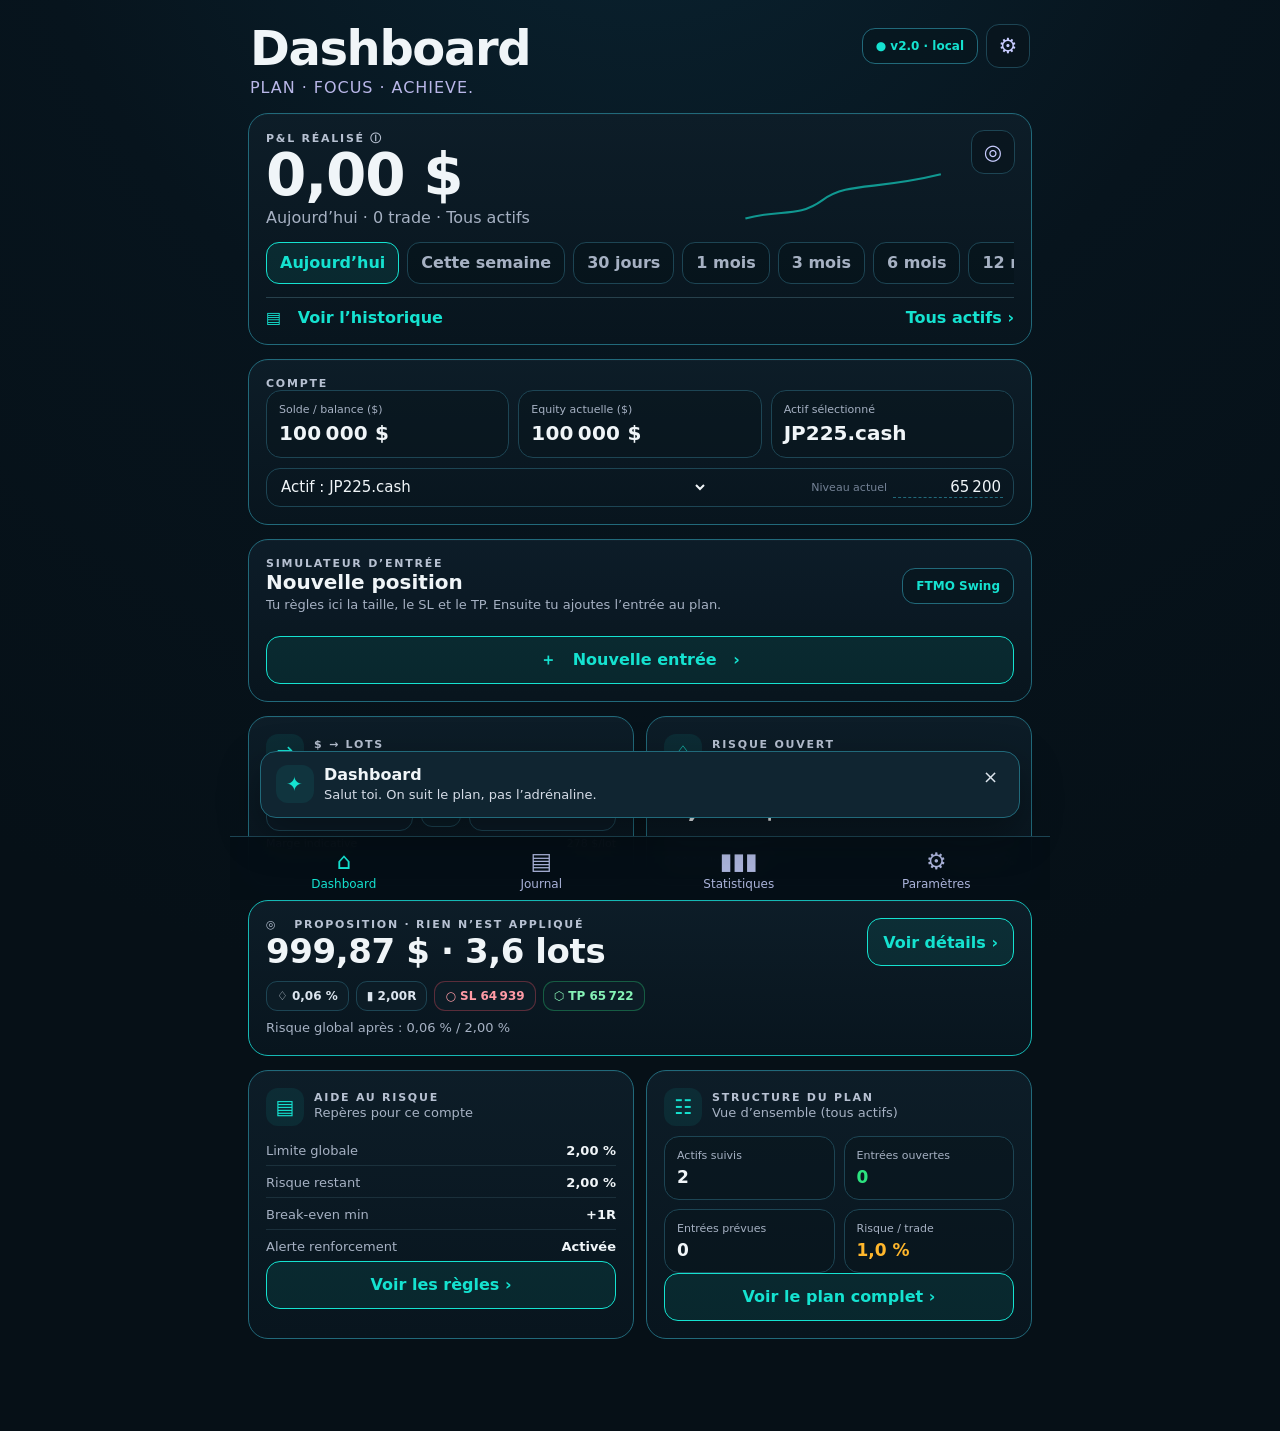
==== commit 695dc50f: "Add files via upload" ====
--- a/index.html
+++ b/index.html
@@ -1,1669 +1,251 @@
 <!doctype html>
 <html lang="fr">
 <head>
-  <meta charset="utf-8" />
-  <meta name="viewport" content="width=device-width, initial-scale=1, viewport-fit=cover" />
-  <meta name="theme-color" content="#0b0f14" />
-  <meta name="color-scheme" content="dark" />
-  <meta name="apple-mobile-web-app-capable" content="yes" />
-  <meta name="apple-mobile-web-app-status-bar-style" content="black-translucent" />
-  <meta name="apple-mobile-web-app-title" content="Dashboard" />
-  <meta name="format-detection" content="telephone=no" />
-  <link rel="manifest" href="./manifest.webmanifest" />
-  <link rel="apple-touch-icon" href="./apple-touch-icon.png" />
-  <style>
-:root {
-  --bg: #0b0f14;
-  --panel: #151b24;
-  --panel-2: #1a222d;
-  --border: #283341;
-  --text: #eef3f7;
-  --muted: #8f99aa;
-  --muted-2: #667182;
-  --cyan: #2bd5c4;
-  --green: #42d681;
-  --cyan-soft: rgba(43, 213, 196, .10);
-  --blue: #5ba4ff;
-  --blue-soft: rgba(91, 164, 255, .11);
-  --amber: #ffb11f;
-  --amber-soft: rgba(255, 177, 31, .11);
-  --red: #ff6b73;
-  --red-soft: rgba(255, 107, 115, .09);
-  --radius: 20px;
-  --radius-sm: 14px;
-  --safe-top: env(safe-area-inset-top, 0px);
-  --safe-bottom: env(safe-area-inset-bottom, 0px);
+<meta charset="utf-8">
+<meta name="viewport" content="width=device-width,initial-scale=1,viewport-fit=cover">
+<meta name="theme-color" content="#071017">
+<meta name="color-scheme" content="dark">
+<meta name="apple-mobile-web-app-capable" content="yes">
+<meta name="apple-mobile-web-app-status-bar-style" content="black-translucent">
+<meta name="apple-mobile-web-app-title" content="Dashboard">
+<meta name="format-detection" content="telephone=no">
+<link rel="manifest" href="./manifest.webmanifest">
+<link rel="apple-touch-icon" href="./apple-touch-icon.png">
+<title>Dashboard · v2.0</title>
+<style>
+:root{
+  --bg:#061017;--bg2:#08141d;--panel:#0c1a24;--panel2:#10212d;--panel3:#132633;
+  --border:#1d4554;--border2:#21697a;--text:#f0f5f8;--muted:#a6b1c3;--muted2:#748296;
+  --cyan:#15e2d0;--cyan2:#1bc6ff;--cyanSoft:rgba(21,226,208,.085);
+  --green:#2ce37f;--greenSoft:rgba(44,227,127,.10);--red:#ff5365;--redSoft:rgba(255,83,101,.10);
+  --amber:#ffb72c;--amberSoft:rgba(255,183,44,.10);--purple:#a378ff;--blue:#2ca8ff;
+  --r:20px;--rs:14px;--safeTop:env(safe-area-inset-top,0px);--safeBottom:env(safe-area-inset-bottom,0px);
 }
-
-* { box-sizing: border-box; }
-html { background: var(--bg); }
-body {
-  margin: 0;
-  background: var(--bg);
-  color: var(--text);
-  font-family: -apple-system, BlinkMacSystemFont, "SF Pro Display", "SF Pro Text", Inter, system-ui, sans-serif;
-  -webkit-font-smoothing: antialiased;
-  -webkit-tap-highlight-color: transparent;
-}
-button, input { font: inherit; }
-button { cursor: pointer; }
-
-.app-shell {
-  width: min(100%, 760px);
-  margin: 0 auto;
-  padding: calc(24px + var(--safe-top)) 18px calc(34px + var(--safe-bottom));
-}
-
-.topbar {
-  display: flex;
-  gap: 14px;
-  align-items: flex-start;
-  justify-content: space-between;
-  margin-bottom: 22px;
-}
-.topbar h1 { margin: 0; font-size: clamp(30px, 8vw, 42px); letter-spacing: -1.2px; line-height: 1.05; }
-.subtitle { color: var(--muted); font-size: 16px; line-height: 1.45; margin: 10px 0 0; max-width: 580px; }
-.version { flex: 0 0 auto; color: var(--cyan); font-weight: 800; font-size: 14px; padding-top: 6px; }
-
-main { display: grid; gap: 18px; }
-.card {
-  background: linear-gradient(180deg, rgba(24,31,41,.98), rgba(18,24,32,.98));
-  border: 1px solid var(--border);
-  border-radius: var(--radius);
-  padding: 18px;
-  box-shadow: inset 0 1px rgba(255,255,255,.015);
-}
-.hero-card { padding-top: 20px; }
-.card-head { display: flex; align-items: flex-start; justify-content: space-between; gap: 12px; margin-bottom: 16px; }
-.card h2 { margin: 4px 0 0; font-size: 22px; letter-spacing: -.35px; }
-.section-kicker { font-size: 12px; color: var(--muted); letter-spacing: .11em; font-weight: 800; }
-
-.grid-2 { display: grid; grid-template-columns: 1fr 1fr; gap: 12px; }
-.field { display: grid; gap: 7px; color: var(--muted); font-size: 14px; }
-.big-input, .mega-input, .input {
-  width: 100%;
-  border: 1px solid var(--border);
-  border-radius: 16px;
-  background: var(--panel-2);
-  color: var(--text);
-  outline: none;
-  transition: border-color .18s ease, box-shadow .18s ease, background .18s ease;
-}
-.big-input { min-height: 72px; padding: 14px 16px; font-size: 29px; }
-.mega-input { min-height: 84px; padding: 14px 16px; font-size: 38px; text-align: center; }
-.input { min-height: 54px; padding: 11px 13px; font-size: 20px; }
-.big-input:focus, .mega-input:focus, .input:focus { border-color: var(--cyan); box-shadow: 0 0 0 3px rgba(43, 213, 196, .10); }
-.accent-input { border-color: rgba(255, 177, 31, .65); background: var(--amber-soft); }
-.danger-input { border-color: rgba(255, 107, 115, .35); }
-.mono { font-family: ui-monospace, "SFMono-Regular", Menlo, Monaco, Consolas, monospace; font-variant-numeric: tabular-nums; letter-spacing: .02em; }
-
-.segmented { display: grid; grid-template-columns: 1fr 1fr; gap: 10px; margin-top: 16px; }
-.seg {
-  min-height: 58px;
-  border: 1px solid var(--border);
-  background: transparent;
-  color: var(--muted);
-  border-radius: 16px;
-  font-size: 19px;
-  font-weight: 800;
-}
-.seg.active { color: var(--cyan); border-color: var(--cyan); background: var(--cyan-soft); }
-.seg[data-dir="-1"].active { color: var(--red); border-color: var(--red); background: var(--red-soft); }
-
-.pill { border: 1px solid var(--border); color: var(--muted); border-radius: 999px; padding: 7px 10px; font-size: 12px; font-weight: 800; white-space: nowrap; }
-.pill.cyan { border-color: rgba(43, 213, 196, .55); color: var(--cyan); background: var(--cyan-soft); }
-
-.quick-row { display: flex; gap: 8px; overflow-x: auto; padding: 13px 0 2px; scrollbar-width: none; }
-.quick-row::-webkit-scrollbar { display: none; }
-.chip {
-  min-height: 42px;
-  flex: 0 0 auto;
-  padding: 0 13px;
-  border: 1px solid var(--border);
-  border-radius: 12px;
-  color: var(--muted);
-  background: transparent;
-  font-weight: 750;
-}
-.chip.active { color: var(--amber); border-color: var(--amber); background: var(--amber-soft); }
-.chip:active { transform: translateY(1px); }
-
-.result-panel {
-  margin-top: 16px;
-  border: 1px solid var(--border);
-  border-radius: 18px;
-  padding: 15px;
-  background: rgba(9, 13, 18, .24);
-}
-.result-panel.compact { margin-top: 14px; }
-.result-panel.no-top-margin { margin-top: 0; }
-.result-row { display: flex; align-items: baseline; justify-content: space-between; gap: 14px; padding: 8px 0; }
-.result-row span { color: var(--muted); font-size: 14px; }
-.result-row strong { text-align: right; font-size: 18px; }
-.result-row.major { padding: 2px 0 11px; }
-.result-row.major strong { font-size: 30px; color: var(--text); }
-.divider { height: 1px; background: var(--border); margin: 1px 0 5px; }
-.cyan-text { color: var(--cyan) !important; }
-.green-text { color: var(--green) !important; }
-.danger-text { color: var(--red) !important; }
-.amber-text { color: var(--amber) !important; }
-
-.primary-btn, .secondary-btn, .small-btn, .icon-btn {
-  border: 1px solid var(--border);
-  border-radius: 14px;
-  font-weight: 800;
-}
-.primary-btn { width: 100%; min-height: 54px; margin-top: 14px; color: var(--cyan); border-color: var(--cyan); background: var(--cyan-soft); font-size: 16px; }
-.secondary-btn { width: 100%; min-height: 50px; margin-top: 12px; color: var(--muted); background: transparent; }
-.small-btn { min-height: 38px; padding: 0 12px; color: var(--cyan); border-color: rgba(43,213,196,.55); background: var(--cyan-soft); }
-.icon-btn { width: 34px; height: 34px; color: var(--muted); background: transparent; font-size: 22px; }
-
-.entries { display: grid; gap: 10px; }
-.entry-row {
-  display: grid;
-  grid-template-columns: 1fr .72fr .82fr auto;
-  align-items: end;
-  gap: 8px;
-  padding: 12px;
-  border: 1px solid var(--border);
-  border-radius: 16px;
-  background: rgba(8, 12, 17, .22);
-}
-.entry-field { display: grid; gap: 5px; }
-.entry-field span { color: var(--muted); font-size: 12px; }
-.entry-field input {
-  width: 100%; min-width: 0; height: 47px; border-radius: 12px; border: 1px solid var(--border);
-  background: var(--panel-2); color: var(--text); padding: 0 10px; outline: none; font-size: 17px;
-}
-.entry-field input:focus { border-color: var(--cyan); }
-.entry-remove { width: 42px; height: 47px; border: 1px solid var(--border); border-radius: 12px; color: var(--muted); background: transparent; font-size: 18px; }
-.entry-remove:disabled { opacity: .3; }
-
-.summary-strip { display: grid; grid-template-columns: repeat(4, 1fr); gap: 1px; background: var(--border); border-radius: 16px; overflow: hidden; margin-top: 13px; border: 1px solid var(--border); }
-.summary-strip > div { background: var(--panel); padding: 12px 9px; text-align: center; }
-.summary-strip span { display: block; color: var(--muted); font-size: 11px; margin-bottom: 6px; }
-.summary-strip strong { font-size: 16px; }
-.summary-note { margin: 8px 4px 0; color: var(--muted-2); font-size: 11px; line-height: 1.4; }
-.stop-grid { margin-top: 15px; align-items: stretch; }
-.risk-box { border: 1px solid rgba(255,107,115,.34); background: var(--red-soft); border-radius: 16px; padding: 12px 14px; display: flex; flex-direction: column; justify-content: center; gap: 5px; }
-.risk-box span, .risk-box small { color: var(--muted); }
-.risk-box strong { font-size: 27px; }
-
-.status-card { margin-top: 14px; border: 1px solid var(--border); background: rgba(8,12,17,.26); border-radius: 16px; padding: 14px; color: var(--muted); line-height: 1.45; font-size: 14px; }
-.status-card.ok { border-color: var(--cyan); background: var(--cyan-soft); }
-.status-card.warn { border-color: var(--amber); background: var(--amber-soft); }
-.status-card.danger { border-color: var(--red); background: var(--red-soft); }
-.status-card strong { color: var(--text); }
-
-.sim-chips { justify-content: space-between; }
-.sim-hero { margin-top: 16px; border-radius: 18px; padding: 18px; border: 1px solid var(--border); background: rgba(8,12,17,.28); text-align: center; }
-.sim-hero span { display: block; color: var(--muted); font-size: 13px; }
-.sim-hero strong { display: block; font-size: 39px; margin: 8px 0 3px; }
-.sim-hero small { color: var(--muted); }
-
-.result-label-stack { display: grid; gap: 3px; min-width: 0; }
-.result-label-stack > span { color: var(--muted); font-size: 14px; }
-.result-label-stack small { color: var(--muted-2); font-size: 10px; line-height: 1.35; }
-.current-pnl-row strong { flex: 0 0 auto; }
-
-.settings-card { padding: 0; overflow: hidden; }
-.settings-card summary { list-style: none; display: flex; justify-content: space-between; align-items: center; padding: 18px; cursor: pointer; }
-.settings-card summary::-webkit-details-marker { display: none; }
-.settings-card .chev { color: var(--muted); font-size: 24px; transition: transform .2s ease; }
-.settings-card[open] .chev { transform: rotate(180deg); }
-.settings-body { padding: 0 18px 18px; }
-.fees-box { margin-top: 16px; border-top: 1px solid var(--border); padding-top: 9px; }
-.fineprint { color: var(--muted); line-height: 1.5; font-size: 13px; margin: 12px 0 0; }
-
-.note-card { border: 1px solid rgba(43,213,196,.35); border-radius: var(--radius); padding: 16px 17px; background: var(--cyan-soft); }
-.note-card strong { color: var(--cyan); }
-.note-card p { color: var(--muted); line-height: 1.5; margin: 7px 0 0; font-size: 14px; }
-
-.install-hint { display: flex; align-items: center; justify-content: space-between; gap: 12px; border: 1px solid rgba(91,164,255,.45); background: var(--blue-soft); color: var(--muted); border-radius: 16px; padding: 12px 12px 12px 14px; margin-bottom: 18px; font-size: 13px; line-height: 1.4; }
-.install-hint strong { color: var(--blue); }
-.hidden { display: none !important; }
-
-footer { color: var(--muted-2); text-align: center; font-size: 12px; line-height: 1.45; padding: 24px 12px 0; }
-
-@media (max-width: 560px) {
-  .app-shell { padding-left: 14px; padding-right: 14px; }
-  .topbar { display: block; position: relative; }
-  .version { position: absolute; right: 0; top: 1px; }
-  .topbar h1 { padding-right: 92px; font-size: 34px; }
-  .grid-2 { grid-template-columns: 1fr 1fr; }
-  .big-input { font-size: 25px; min-height: 68px; }
-  .converter-grid .big-input { font-size: 24px; }
-  .entry-row { grid-template-columns: 1fr .72fr; }
-  .entry-row .entry-field:nth-child(3) { grid-column: 1 / span 1; }
-  .entry-remove { grid-column: 2; grid-row: 2; width: 100%; }
-  .summary-strip { grid-template-columns: repeat(2, 1fr); }
-  .summary-strip strong { font-size: 15px; }
-  .stop-grid { grid-template-columns: 1fr; }
-  .sim-chips { justify-content: flex-start; }
-}
-
-@media (max-width: 390px) {
-  .card { padding: 15px; }
-  .grid-2 { gap: 9px; }
-  .big-input { padding-left: 13px; padding-right: 13px; font-size: 22px; }
-  .result-row strong { font-size: 16px; }
-  .result-row.major strong { font-size: 27px; }
-  .summary-strip span { font-size: 10px; }
-}
-
-
-/* v1.2 · SL/TP individuel par entrée */
-.reward-input { border-color: rgba(43, 213, 196, .35); }
-.exit-result-grid { margin-top: 10px; }
-.reward-box {
-  border: 1px solid rgba(43,213,196,.34);
-  background: var(--cyan-soft);
-  border-radius: 16px;
-  padding: 12px 14px;
-  display: flex;
-  flex-direction: column;
-  justify-content: center;
-  gap: 5px;
-}
-.reward-box span, .reward-box small { color: var(--muted); }
-.reward-box strong { font-size: 27px; }
-.rr-strip {
-  margin-top: 10px;
-  border: 1px solid var(--border);
-  background: rgba(8,12,17,.22);
-  border-radius: 14px;
-  padding: 10px 13px;
-  display: flex;
-  justify-content: space-between;
-  align-items: center;
-  gap: 12px;
-}
-.rr-strip span { color: var(--muted); font-size: 13px; }
-.rr-strip strong { font-size: 17px; }
-
-.entry-exits {
-  grid-column: 1 / -1;
-  border-top: 1px solid var(--border);
-  margin-top: 3px;
-  padding-top: 3px;
-}
-.entry-exits summary {
-  list-style: none;
-  min-height: 42px;
-  display: flex;
-  align-items: center;
-  justify-content: space-between;
-  gap: 10px;
-  cursor: pointer;
-  color: var(--muted);
-  font-size: 13px;
-  font-weight: 750;
-}
-.entry-exits summary::-webkit-details-marker { display: none; }
-.entry-exits summary::after {
-  content: '⌄';
-  color: var(--muted-2);
-  font-size: 18px;
-  transition: transform .18s ease;
-}
-.entry-exits[open] summary::after { transform: rotate(180deg); }
-.entry-exit-summary-label { display: inline-flex; align-items: center; gap: 7px; }
-.entry-exit-mode {
-  margin-left: auto;
-  border: 1px solid var(--border);
-  border-radius: 999px;
-  padding: 4px 8px;
-  font-size: 10px;
-  letter-spacing: .02em;
-  color: var(--muted);
-  background: rgba(255,255,255,.02);
-}
-.entry-exit-mode.custom {
-  color: var(--amber);
-  border-color: rgba(255,177,31,.45);
-  background: var(--amber-soft);
-}
-.entry-exit-body { padding: 8px 0 4px; }
-.entry-exit-inputs { display: grid; grid-template-columns: 1fr 1fr; gap: 8px; }
-.entry-exit-inputs .entry-field input { height: 44px; }
-.entry-exit-results {
-  display: grid;
-  grid-template-columns: 1fr 1fr;
-  gap: 8px;
-  margin-top: 9px;
-}
-.exit-mini {
-  border: 1px solid var(--border);
-  border-radius: 13px;
-  background: rgba(8,12,17,.24);
-  padding: 10px;
-  min-width: 0;
-}
-.exit-mini > span { display: block; color: var(--muted); font-size: 10px; margin-bottom: 4px; }
-.exit-mini > strong { display: block; font-size: 15px; margin-bottom: 3px; }
-.exit-mini > small { display: block; color: var(--muted); font-size: 11px; line-height: 1.35; }
-.exit-mini.stop { border-color: rgba(255,107,115,.25); }
-.exit-mini.target { border-color: rgba(43,213,196,.25); }
-.entry-rr {
-  margin-top: 8px;
-  color: var(--muted);
-  font-size: 11px;
-  display: flex;
-  justify-content: space-between;
-  gap: 10px;
-}
-.entry-rr strong { color: var(--text); }
-.entry-exit-help { margin: 8px 1px 0; color: var(--muted-2); font-size: 10px; line-height: 1.35; }
-
-@media (max-width: 560px) {
-  .global-exit-inputs, .exit-result-grid { grid-template-columns: 1fr 1fr; }
-  .entry-exit-results { grid-template-columns: 1fr 1fr; }
-}
-
-@media (max-width: 360px) {
-  .global-exit-inputs, .exit-result-grid { grid-template-columns: 1fr; }
-  .entry-exit-inputs, .entry-exit-results { grid-template-columns: 1fr; }
-}
-
-  
-
-/* v1.3 · simulateur d'entrée unifié */
-.builder-grid { margin-top: 2px; }
-.builder-subtitle { color: var(--muted); font-size: 13px; line-height: 1.45; margin: -5px 0 14px; }
-.builder-results { margin-top: 14px; }
-.builder-exits { margin-top: 16px; padding-top: 14px; border-top: 1px solid var(--border); }
-.builder-exits h3, .builder-sim h3 { margin: 0 0 12px; font-size: 16px; letter-spacing: -.15px; }
-.builder-sim { margin-top: 16px; padding-top: 14px; border-top: 1px solid var(--border); }
-.builder-stat-grid { display: grid; grid-template-columns: 1fr 1fr; gap: 10px; margin-top: 10px; }
-.builder-stat {
-  border: 1px solid var(--border); border-radius: 16px; padding: 12px 13px; background: rgba(8,12,17,.24);
-}
-.builder-stat span { display: block; color: var(--muted); font-size: 11px; margin-bottom: 5px; }
-.builder-stat strong { display: block; font-size: 22px; }
-.builder-stat small { display: block; color: var(--muted); margin-top: 4px; font-size: 11px; line-height: 1.35; }
-.builder-stat.stop { border-color: rgba(255,107,115,.30); background: var(--red-soft); }
-.builder-stat.tp { border-color: rgba(43,213,196,.30); background: var(--cyan-soft); }
-.builder-rr { margin-top: 10px; }
-.builder-action-note { color: var(--muted-2); font-size: 11px; text-align: center; margin: 9px 0 0; }
-.builder-secondary { display: flex; justify-content: flex-end; margin-top: 8px; }
-.builder-link { border: 0; background: transparent; color: var(--muted); font-weight: 750; padding: 6px 2px; }
-
-.plan-empty { border: 1px dashed var(--border); border-radius: 16px; padding: 18px; color: var(--muted); text-align: center; line-height: 1.5; }
-.plan-entry-card { border: 1px solid var(--border); border-radius: 17px; background: rgba(8,12,17,.23); padding: 13px; }
-.plan-entry-card + .plan-entry-card { margin-top: 10px; }
-.plan-entry-head { display: flex; align-items: center; justify-content: space-between; gap: 12px; margin-bottom: 11px; }
-.plan-entry-title { font-weight: 850; font-size: 15px; }
-.plan-entry-title small { display: block; color: var(--muted); font-weight: 650; font-size: 11px; margin-top: 3px; }
-.plan-entry-remove { width: 38px; height: 38px; border-radius: 12px; border: 1px solid var(--border); background: transparent; color: var(--muted); font-size: 20px; }
-.plan-entry-fields { display: grid; grid-template-columns: repeat(5, minmax(0,1fr)); gap: 8px; }
-.plan-entry-fields .entry-field input { height: 45px; }
-.plan-entry-metrics { display: grid; grid-template-columns: repeat(3, 1fr); gap: 8px; margin-top: 10px; }
-.plan-mini { border: 1px solid var(--border); border-radius: 13px; padding: 9px 10px; background: rgba(255,255,255,.015); min-width: 0; }
-.plan-mini span { display: block; color: var(--muted); font-size: 10px; margin-bottom: 4px; }
-.plan-mini strong { display: block; font-size: 14px; overflow-wrap: anywhere; }
-.plan-mini small { display: block; color: var(--muted-2); font-size: 10px; margin-top: 3px; }
-.plan-mini.stop { border-color: rgba(255,107,115,.23); }
-.plan-mini.tp { border-color: rgba(43,213,196,.23); }
-.plan-total-boxes { margin-top: 13px; }
-.plan-section-sep { height: 1px; background: var(--border); margin: 15px 0; }
-.no-entries-note { color: var(--muted); font-size: 13px; }
-
-.scenario-panel { margin-top: 13px; }
-.scenario-result { text-align: center; border: 1px solid var(--border); border-radius: 17px; padding: 15px; background: rgba(8,12,17,.27); }
-.scenario-result span { display:block; color: var(--muted); font-size: 12px; }
-.scenario-result strong { display:block; font-size: 33px; margin: 6px 0 3px; }
-.scenario-result small { color: var(--muted); }
-
-@media (max-width: 620px) {
-  .plan-entry-fields { grid-template-columns: 1fr 1fr; }
-  .plan-entry-fields .entry-field:last-child { grid-column: 1 / -1; }
-}
-@media (max-width: 390px) {
-  .builder-stat-grid { grid-template-columns: 1fr; }
-  .plan-entry-metrics { grid-template-columns: 1fr; }
-}
-
-
-/* v1.5 · risque compte pilotable */
-/* v1.8 · couleurs SL/TP */
-
-/* v1.10 · statut entrée ouverte / prévue */
-/* v1.13 · P&L ouvert fiabilisé + repère explicite */
-.plan-entry-actions { display: flex; align-items: center; gap: 7px; flex: 0 0 auto; }
-.entry-status-toggle {
-  display: inline-flex;
-  align-items: center;
-  gap: 2px;
-  padding: 2px;
-  border: 1px solid var(--border);
-  border-radius: 999px;
-  background: rgba(8,12,17,.28);
-}
-.entry-status-btn {
-  min-height: 30px;
-  padding: 0 9px;
-  border: 0;
-  border-radius: 999px;
-  background: transparent;
-  color: var(--muted);
-  font-size: 11px;
-  font-weight: 800;
-  line-height: 1;
-}
-.entry-status-btn.active[data-status="open"] { color: var(--cyan); background: var(--cyan-soft); }
-.entry-status-btn.active[data-status="planned"] { color: var(--amber); background: var(--amber-soft); }
-.projection-note { margin-top: 9px; }
-@media (max-width: 430px) {
-  .plan-entry-head { flex-wrap: wrap; }
-  .plan-entry-actions { width: 100%; justify-content: space-between; }
-}
-
-/* v1.9 · equity discrète + structure du plan */
-.risk-input {
-  font-weight: 700;
-}
-
-.account-equity-strip {
-  margin-top: 10px;
-  min-height: 48px;
-  display: flex;
-  align-items: center;
-  gap: 10px;
-  padding: 8px 10px 8px 12px;
-  border: 1px solid var(--border);
-  border-radius: 14px;
-  background: rgba(8,12,17,.20);
-}
-.account-equity-main {
-  min-width: 0;
-  flex: 1 1 auto;
-  display: flex;
-  align-items: center;
-  gap: 9px;
-}
-.account-equity-main span { color: var(--muted); font-size: 12px; white-space: nowrap; }
-.account-equity-input {
-  width: 118px;
-  min-width: 92px;
-  height: 34px;
-  padding: 0 8px;
-  border: 1px solid var(--border);
-  border-radius: 10px;
-  background: var(--panel-2);
-  color: var(--text);
-  outline: none;
-  font-size: 15px;
-}
-.account-equity-input:focus { border-color: var(--cyan); }
-.equity-reset {
-  flex: 0 0 auto;
-  height: 34px;
-  padding: 0 10px;
-  border: 1px solid var(--border);
-  border-radius: 10px;
-  background: transparent;
-  color: var(--muted);
-  font-size: 11px;
-  font-weight: 750;
-}
-.account-floating {
-  flex: 0 0 auto;
-  color: var(--muted);
-  font-size: 11px;
-  white-space: nowrap;
-}
-.account-floating strong { color: var(--text); font-size: 12px; margin-left: 4px; }
-@media (max-width: 430px) {
-  .account-equity-strip { gap: 7px; padding-left: 10px; }
-  .account-equity-main { gap: 6px; }
-  .account-equity-main span { font-size: 11px; }
-  .account-equity-input { width: 103px; }
-  .equity-reset { padding: 0 8px; }
-  .account-floating { display: none; }
-}
-
-
-/* v1.15 · sizing risque optionnel + journal réalisé */
-.hidden-v115 { display: none !important; }
-.pnl-counter {
-  padding: 14px 16px;
-  display: grid;
-  grid-template-columns: minmax(0,1fr) auto;
-  align-items: center;
-  gap: 10px 16px;
-  border-color: rgba(43,213,196,.28);
-}
-.pnl-counter-main { min-width: 0; }
-.pnl-counter-label { color: var(--muted); font-size: 11px; font-weight: 850; letter-spacing: .09em; }
-.pnl-counter-value { display: block; font-size: 34px; line-height: 1.05; margin-top: 5px; }
-.pnl-counter-meta { color: var(--muted); font-size: 11px; margin-top: 5px; }
-.pnl-periods {
-  grid-column: 1 / -1;
-  display: flex; gap: 5px; flex-wrap: nowrap; justify-content: flex-start;
-  overflow-x: auto; padding: 1px 0 2px; scrollbar-width: none; -webkit-overflow-scrolling: touch;
-}
-.pnl-periods::-webkit-scrollbar { display: none; }
-.pnl-period-btn, .tiny-tab {
-  min-height: 34px; padding: 0 9px; border-radius: 10px; border: 1px solid var(--border);
-  background: transparent; color: var(--muted); font-size: 11px; font-weight: 800;
-}
-.pnl-period-btn.active, .tiny-tab.active { color: var(--cyan); border-color: rgba(43,213,196,.55); background: var(--cyan-soft); }
-.pnl-period-btn { flex: 0 0 auto; white-space: nowrap; }
-.recap-level { color: var(--muted); font-size: 11px; font-weight: 750; margin-left: 6px; }
-.pnl-counter-open { grid-column: 1 / -1; display: flex; justify-content: space-between; align-items: center; gap: 10px; border-top: 1px solid var(--border); padding-top: 9px; }
-.pnl-counter-open button { border: 0; background: transparent; color: var(--cyan); font-weight: 800; padding: 4px 0; font-size: 12px; }
-.pnl-counter-open span { color: var(--muted-2); font-size: 10px; text-align: right; }
-
-.history-card.hidden-v115 { display:none; }
-.history-toolbar { display:flex; gap:8px; flex-wrap:wrap; align-items:end; margin-bottom:12px; }
-.history-toolbar .field { min-width: 140px; flex:1 1 160px; }
-.select-input {
-  width: 100%; min-height: 44px; padding: 0 11px; border: 1px solid var(--border); border-radius: 12px;
-  background: var(--panel-2); color: var(--text); outline: none; font-size: 14px;
-}
-.history-stats { display:grid; grid-template-columns:repeat(4,1fr); gap:1px; background:var(--border); border:1px solid var(--border); border-radius:15px; overflow:hidden; margin:12px 0; }
-.history-stats > div { background:var(--panel); padding:11px 8px; text-align:center; }
-.history-stats span { display:block; color:var(--muted); font-size:10px; margin-bottom:5px; }
-.history-stats strong { font-size:15px; }
-.history-actions { display:flex; gap:8px; flex-wrap:wrap; margin:12px 0; }
-.history-actions button, .file-button {
-  min-height: 40px; padding:0 12px; border:1px solid var(--border); border-radius:12px; background:transparent; color:var(--muted); font-weight:800; font-size:12px;
-}
-.file-button { display:inline-flex; align-items:center; cursor:pointer; }
-.history-list { display:grid; gap:8px; }
-.history-row { border:1px solid var(--border); border-radius:14px; padding:11px 12px; background:rgba(8,12,17,.22); display:grid; grid-template-columns:minmax(0,1fr) auto; gap:8px 12px; }
-.history-row-main { min-width:0; }
-.history-row-title { display:flex; align-items:center; gap:7px; flex-wrap:wrap; font-weight:850; font-size:14px; }
-.history-row-title small { color:var(--muted); font-weight:650; }
-.history-row-meta { color:var(--muted); font-size:10px; margin-top:5px; line-height:1.4; }
-.history-row-pnl { font-size:17px; font-weight:850; text-align:right; }
-.history-row-actions { grid-column:1/-1; display:flex; justify-content:flex-end; gap:7px; }
-.history-row-actions button { border:0; background:transparent; color:var(--muted); font-size:11px; font-weight:800; padding:3px 0 3px 8px; }
-.empty-history { color:var(--muted); text-align:center; border:1px dashed var(--border); border-radius:14px; padding:16px; font-size:12px; line-height:1.5; }
-
-.builder-converter-label { color:var(--muted); font-size:11px; font-weight:850; letter-spacing:.09em; margin:14px 0 9px; }
-.risk-helper { margin: 12px 0 2px; border:1px solid var(--border); border-radius:15px; background:rgba(8,12,17,.20); overflow:hidden; }
-.risk-helper summary { list-style:none; min-height:48px; display:flex; align-items:center; justify-content:space-between; gap:12px; padding:0 13px; color:var(--muted); cursor:pointer; font-size:13px; font-weight:800; }
-.risk-helper summary::-webkit-details-marker { display:none; }
-.risk-helper summary::after { content:'⌄'; color:var(--muted-2); font-size:18px; transition:transform .18s ease; }
-.risk-helper[open] summary::after { transform:rotate(180deg); }
-.risk-helper-body { border-top:1px solid var(--border); padding:13px; }
-.risk-helper-grid { display:grid; grid-template-columns:1fr 1fr; gap:9px; }
-.risk-preset-row, .r-preset-row { display:flex; gap:6px; overflow-x:auto; scrollbar-width:none; padding:8px 0 0; }
-.risk-preset-row::-webkit-scrollbar, .r-preset-row::-webkit-scrollbar { display:none; }
-.mini-chip { flex:0 0 auto; min-height:34px; padding:0 10px; border:1px solid var(--border); border-radius:10px; background:transparent; color:var(--muted); font-size:11px; font-weight:800; }
-.mini-chip.active { color:var(--amber); border-color:var(--amber); background:var(--amber-soft); }
-.risk-helper-sl { display:flex; justify-content:space-between; align-items:center; gap:10px; margin-top:10px; padding:9px 10px; border:1px solid var(--border); border-radius:12px; }
-.risk-helper-sl span { color:var(--muted); font-size:11px; }
-.risk-helper-sl strong { font-size:13px; }
-.auto-sl-btn { min-height:34px; padding:0 10px; border:1px solid rgba(43,213,196,.5); border-radius:10px; background:transparent; color:var(--cyan); font-size:11px; font-weight:850; }
-.auto-sl-btn.active { background:var(--cyan-soft); }
-.risk-proposal { margin-top:10px; padding:12px; border:1px solid rgba(43,213,196,.28); border-radius:14px; background:rgba(43,213,196,.035); }
-.risk-proposal-head { color:var(--muted); font-size:10px; font-weight:850; letter-spacing:.08em; }
-.risk-proposal-main { font-size:25px; margin-top:5px; line-height:1.15; }
-.risk-proposal-sub { color:var(--muted); font-size:11px; line-height:1.5; margin-top:7px; }
-.risk-proposal-alert { margin-top:8px; font-size:11px; line-height:1.45; color:var(--muted); }
-.risk-proposal-alert.warn { color:var(--amber); }
-.risk-proposal-alert.danger { color:var(--red); }
-.risk-helper-actions { display:grid; grid-template-columns:1fr auto; gap:8px; margin-top:10px; }
-.apply-risk-btn { min-height:44px; border:1px solid var(--cyan); border-radius:12px; background:var(--cyan-soft); color:var(--cyan); font-weight:850; }
-.close-risk-btn { min-height:44px; border:1px solid var(--border); border-radius:12px; background:transparent; color:var(--muted); font-weight:800; padding:0 12px; }
-
-.entry-status-btn.active[data-status="closed"] { color:var(--muted); background:rgba(143,153,170,.12); }
-.be-warning.hidden-v115 { display:none; }
-
-.modal-backdrop { position:fixed; inset:0; z-index:50; background:rgba(0,0,0,.72); display:flex; align-items:flex-end; justify-content:center; padding:18px; }
-.modal-backdrop.hidden-v115 { display:none; }
-.modal-sheet { width:min(100%,620px); max-height:88vh; overflow:auto; background:var(--panel); border:1px solid var(--border); border-radius:22px; padding:17px; box-shadow:0 20px 60px rgba(0,0,0,.45); }
-.modal-head { display:flex; justify-content:space-between; align-items:flex-start; gap:12px; margin-bottom:14px; }
-.modal-head h3 { margin:2px 0 0; font-size:20px; }
-.modal-close-x { width:36px; height:36px; border-radius:10px; border:1px solid var(--border); background:transparent; color:var(--muted); font-size:20px; }
-.modal-grid { display:grid; grid-template-columns:1fr 1fr; gap:10px; }
-.modal-calc { margin-top:10px; padding:10px 12px; border:1px solid var(--border); border-radius:12px; display:flex; justify-content:space-between; gap:10px; align-items:center; }
-.modal-calc span { color:var(--muted); font-size:11px; }
-.modal-calc strong { font-size:17px; }
-.modal-actions { display:grid; grid-template-columns:1fr 1fr; gap:8px; margin-top:13px; }
-
-.csv-map { margin-top:12px; border:1px solid rgba(91,164,255,.35); border-radius:15px; padding:12px; background:var(--blue-soft); }
-.csv-map.hidden-v115 { display:none; }
-.csv-map-head { display:flex; justify-content:space-between; gap:10px; align-items:flex-start; }
-.csv-map-head strong { font-size:13px; }
-.csv-map-head small { display:block; color:var(--muted); margin-top:3px; }
-.csv-map-grid { display:grid; grid-template-columns:1fr 1fr; gap:8px; margin-top:10px; }
-.csv-map .field span { font-size:11px; }
-.csv-status { color:var(--muted); font-size:11px; margin-top:8px; line-height:1.45; }
-
-.local-data-box {
-  margin-top: 15px;
-  padding-top: 14px;
-  border-top: 1px solid var(--border);
-}
-.local-data-head { display:flex; justify-content:space-between; gap:12px; align-items:flex-start; }
-.local-data-head strong { font-size:13px; }
-.local-data-head small { display:block; color:var(--muted); margin-top:4px; line-height:1.45; max-width:440px; }
-.local-data-actions { display:flex; gap:8px; flex-wrap:wrap; margin-top:10px; }
-.local-data-actions button, .backup-file-button {
-  min-height:40px; padding:0 12px; border:1px solid var(--border); border-radius:12px; background:transparent; color:var(--muted); font-weight:800; font-size:12px;
-}
-.backup-file-button { display:inline-flex; align-items:center; cursor:pointer; }
-.local-data-status { color:var(--muted-2); font-size:10px; line-height:1.45; margin-top:8px; }
-.local-data-status.ok { color:var(--cyan); }
-.local-data-status.warn { color:var(--amber); }
-
-@media (max-width:560px) {
-  .pnl-counter { grid-template-columns:1fr; }
-  .pnl-periods { justify-content:flex-start; }
-  .pnl-counter-open { grid-column:auto; }
-  .history-stats { grid-template-columns:repeat(2,1fr); }
-  .risk-helper-grid, .modal-grid, .csv-map-grid { grid-template-columns:1fr; }
-}
-
-/* v1.19 · confidentialité ciblée : solde + P&L réalisé */
-/* v1.20 · identité visuelle verrouillée + nouvelle icône */
-.privacy-toggle {
-  width:36px; height:36px; display:inline-flex; align-items:center; justify-content:center;
-  border:1px solid var(--border); border-radius:11px; background:transparent; color:var(--muted); padding:0; flex:0 0 auto;
-}
-.privacy-toggle:hover { border-color:rgba(43,213,196,.45); color:var(--text); }
-.privacy-toggle.active { color:var(--text); border-color:rgba(143,153,170,.55); background:rgba(255,255,255,.035); }
-.privacy-toggle svg { width:18px; height:18px; fill:none; stroke:currentColor; stroke-width:1.8; stroke-linecap:round; stroke-linejoin:round; }
-.privacy-toggle .eye-off { display:none; }
-.privacy-toggle.active .eye-on { display:none; }
-.privacy-toggle.active .eye-off { display:block; }
-.pnl-counter-title-row { display:flex; align-items:center; justify-content:space-between; gap:10px; }
-
-/* Toujours le même masque, quelle que soit la vraie valeur : aucun chiffre ni couleur ne transparaît. */
-body.privacy-mode .privacy-realized {
-  position:relative;
-  color:transparent !important;
-  text-shadow:none !important;
-  filter:none !important;
-  user-select:none;
-}
-body.privacy-mode .privacy-realized::after {
-  content:'••••••';
-  position:absolute;
-  left:0;
-  top:0;
-  color:var(--text) !important;
-  font:inherit;
-  letter-spacing:.12em;
-  white-space:nowrap;
-}
-body.privacy-mode .history-row-pnl.privacy-realized::after { left:auto; right:0; }
-
-.privacy-balance-wrap { position:relative; }
-.privacy-balance-cover {
-  display:none;
-  position:absolute;
-  inset:0;
-  z-index:2;
-  align-items:center;
-  padding:14px 16px;
-  border:1px solid var(--border);
-  border-radius:16px;
-  background:var(--panel-2);
-  color:var(--text);
-  font-size:29px;
-  font-family:ui-monospace, "SFMono-Regular", Menlo, Monaco, Consolas, monospace;
-  font-variant-numeric:tabular-nums;
-  letter-spacing:.12em;
-  pointer-events:none;
-  user-select:none;
-}
-body.privacy-mode .privacy-balance-cover { display:flex; }
-body.privacy-mode .privacy-balance-wrap input { caret-color:transparent; pointer-events:none; }
-@media (max-width:560px) { .privacy-balance-cover { font-size:25px; min-height:68px; } }
-@media (max-width:390px) { .privacy-balance-cover { font-size:22px; padding-left:13px; padding-right:13px; } }
-
+*{box-sizing:border-box} html{background:var(--bg)} body{margin:0;background:radial-gradient(circle at 50% -15%,#0a2432 0,#07141d 35%,var(--bg) 70%);color:var(--text);font-family:-apple-system,BlinkMacSystemFont,"SF Pro Text","SF Pro Display",Inter,system-ui,sans-serif;-webkit-font-smoothing:antialiased;-webkit-tap-highlight-color:transparent}
+button,input,select,textarea{font:inherit} button{cursor:pointer} input,select,textarea{outline:none;color:var(--text)}
+.app{width:min(100%,820px);margin:0 auto;min-height:100vh;padding:calc(20px + var(--safeTop)) 18px calc(92px + var(--safeBottom))}.page{display:grid;gap:14px}
+.top{display:flex;align-items:flex-start;justify-content:space-between;gap:12px;margin:4px 2px 2px}.top-title h1{margin:0;font-size:clamp(34px,8vw,48px);letter-spacing:-1.4px;line-height:1.02}.tagline{margin:5px 0 0;color:#b9b7e8;font-size:16px;letter-spacing:.06em}.top-actions{display:flex;gap:8px;align-items:center}.version{border:1px solid var(--border2);border-radius:13px;color:var(--cyan);padding:10px 13px;font-weight:700;font-size:12px;background:rgba(5,20,27,.5);white-space:nowrap}.icon-btn,.back-btn{width:44px;height:44px;border:1px solid var(--border);border-radius:13px;background:rgba(8,20,28,.64);color:#c8ccff;display:grid;place-items:center;font-size:21px}.back-btn{border-color:transparent;background:transparent;color:var(--cyan);font-size:30px;width:34px;padding:0}
+.card{background:linear-gradient(180deg,rgba(13,29,40,.98),rgba(8,21,30,.985));border:1px solid var(--border2);border-radius:var(--r);padding:17px;box-shadow:inset 0 1px rgba(255,255,255,.02)}
+.card.soft{border-color:var(--border)}.card h2,.card h3{margin:0}.kicker{font-size:11px;letter-spacing:.16em;color:#b7c1d2;font-weight:800;text-transform:uppercase}.sub{color:var(--muted);font-size:13px;line-height:1.42}.row{display:flex;align-items:center;gap:10px}.between{justify-content:space-between}.grow{flex:1;min-width:0}.grid2{display:grid;grid-template-columns:repeat(2,minmax(0,1fr));gap:12px}.grid3{display:grid;grid-template-columns:repeat(3,minmax(0,1fr));gap:10px}.grid4{display:grid;grid-template-columns:repeat(4,minmax(0,1fr));gap:8px}.mini-grid{display:grid;grid-template-columns:repeat(2,minmax(0,1fr));gap:9px}.divider{height:1px;background:rgba(76,115,130,.45);margin:10px 0}
+.num{font-variant-numeric:tabular-nums;font-weight:650;letter-spacing:.01em}.big-num{font-size:clamp(38px,8vw,58px);line-height:1;font-weight:650;letter-spacing:-1.2px;font-variant-numeric:tabular-nums}.proposal-num{font-size:clamp(26px,6.2vw,34px);font-weight:650;letter-spacing:-.4px;font-variant-numeric:tabular-nums}.money-pos{color:var(--green)}.money-neg{color:var(--red)}.cyan{color:var(--cyan)}.amber{color:var(--amber)}.red{color:var(--red)}.green{color:var(--green)}
+.avatar{width:42px;height:42px;border-radius:13px;display:grid;place-items:center;background:linear-gradient(145deg,#163448,#09202a);border:1px solid var(--border);font-weight:800;font-size:19px;overflow:hidden;flex:0 0 auto}.avatar.round{border-radius:50%}.avatar img{width:100%;height:100%;object-fit:cover}.ico{width:38px;height:38px;border-radius:12px;display:grid;place-items:center;background:rgba(17,226,208,.08);color:var(--cyan);font-size:20px;flex:0 0 auto}.ico.red{background:var(--redSoft);color:var(--red)}.ico.green{background:var(--greenSoft);color:var(--green)}.ico.amber{background:var(--amberSoft);color:var(--amber)}
+.btn{min-height:48px;border:1px solid var(--border);border-radius:14px;background:rgba(5,18,25,.58);color:var(--muted);padding:0 15px;font-weight:750}.btn.primary{border-color:var(--cyan);background:var(--cyanSoft);color:var(--cyan)}.btn.danger{border-color:rgba(255,83,101,.55);background:var(--redSoft);color:var(--red)}.btn.full{width:100%}.btn.small{min-height:38px;padding:0 11px;font-size:12px}.btn:active{transform:translateY(1px)}
+.chips{display:flex;gap:8px;overflow-x:auto;scrollbar-width:none;padding:3px 0}.chips::-webkit-scrollbar{display:none}.chip{min-height:42px;white-space:nowrap;border:1px solid var(--border);border-radius:13px;background:rgba(5,18,25,.5);color:var(--muted);padding:0 13px;font-weight:720}.chip.active{border-color:var(--cyan);color:var(--cyan);background:var(--cyanSoft)}.chip.amber.active{border-color:var(--amber);color:var(--amber);background:var(--amberSoft)}
+.field{display:grid;gap:6px}.field label,.field-label{font-size:12px;color:var(--muted);letter-spacing:.02em}.input,.select,.textarea{width:100%;border:1px solid var(--border);border-radius:13px;background:#0b1a25;color:var(--text);padding:12px 13px;min-height:48px;font-size:16px}.input:focus,.select:focus,.textarea:focus{border-color:var(--cyan);box-shadow:0 0 0 3px rgba(21,226,208,.07)}.textarea{min-height:88px;resize:vertical}.select{appearance:auto}
+.metric{border:1px solid var(--border);border-radius:15px;padding:12px;background:rgba(8,20,28,.45);min-width:0}.metric span{display:block;color:var(--muted);font-size:11px;margin-bottom:5px}.metric strong{font-size:20px;font-weight:650;display:block;overflow-wrap:anywhere}.metric.compact strong{font-size:17px}
+.pnl-card{position:relative;overflow:hidden}.spark{position:absolute;right:20px;top:48px;width:43%;height:72px;opacity:.9;pointer-events:none}.spark svg{width:100%;height:100%}.eye{position:absolute;right:16px;top:16px}.pnl-main{max-width:55%;position:relative;z-index:1}.pnl-meta{color:var(--muted);margin-top:4px}.masked{letter-spacing:.18em!important;color:var(--text)!important}.periods{margin-top:12px}.history-link{margin-top:10px;padding-top:10px;border-top:1px solid rgba(76,115,130,.45);display:flex;justify-content:space-between;align-items:center;color:var(--cyan);font-weight:750}
+.account-grid{display:grid;grid-template-columns:repeat(3,minmax(0,1fr));gap:9px}.account-strip{margin-top:10px;border:1px solid var(--border);border-radius:14px;padding:8px 10px;display:grid;grid-template-columns:1.2fr .8fr;gap:8px;align-items:center}.account-strip select,.account-strip input{background:transparent;border:0;color:var(--text);font-size:15px;min-width:0}.account-strip .pricebox{display:flex;align-items:center;gap:6px;justify-content:flex-end}.account-strip .pricebox span{color:var(--muted2);font-size:11px}.account-strip input{text-align:right;width:110px;border-bottom:1px dashed var(--border2)}
+.hero-new .btn{margin-top:10px}.two-panels{display:grid;grid-template-columns:1fr 1fr;gap:12px}.converter{display:grid;grid-template-columns:1fr auto 1fr;gap:8px;align-items:center}.converter input{min-width:0}.swap{width:40px;height:40px;border:1px solid var(--border);background:#0a1c26;color:#c7d2e2;border-radius:11px}
+.riskbar{height:12px;border-radius:999px;background:#153140;overflow:hidden;margin-top:12px}.riskbar>i{display:block;height:100%;background:linear-gradient(90deg,var(--cyan),var(--amber));width:0}.proposal-card{border-color:#15b8b4}.proposal-top{display:flex;align-items:flex-start;justify-content:space-between;gap:12px}.pill-row{display:flex;gap:7px;flex-wrap:wrap;margin-top:10px}.pillx{border:1px solid var(--border);border-radius:11px;padding:7px 10px;color:#dce5ef;background:#0c1c26;font-size:12px;font-weight:700}.pillx.red{border-color:rgba(255,83,101,.32);color:#ff9ba6}.pillx.green{border-color:rgba(44,227,127,.32);color:#86f3b6}
+.summary-list{display:grid;gap:2px}.summary-line{display:flex;justify-content:space-between;gap:12px;padding:7px 0;border-bottom:1px solid rgba(71,107,122,.28);font-size:13px}.summary-line:last-child{border-bottom:0}.summary-line span:first-child{color:var(--muted)}
+.nav{position:fixed;left:50%;transform:translateX(-50%);bottom:0;width:min(100%,820px);z-index:50;background:rgba(5,15,22,.93);backdrop-filter:blur(16px);border-top:1px solid var(--border);padding:10px 18px calc(8px + var(--safeBottom));display:grid;grid-template-columns:repeat(4,1fr);gap:6px}.nav button{background:transparent;border:0;color:#aab3da;display:grid;place-items:center;gap:3px;font-size:12px}.nav button b{font-size:23px;font-weight:500}.nav button.active{color:var(--cyan)}
+.pagehead{display:flex;align-items:center;gap:10px;margin:2px 0 3px}.pagehead h1{margin:0;font-size:34px;letter-spacing:-1px}.pagehead .sub{font-size:15px}.pagehead-main{flex:1}.section-title{display:flex;align-items:center;justify-content:space-between;gap:10px;margin-bottom:12px}.section-title h2{font-size:20px}.section-title .sub{margin-top:2px}
+.tabs{display:flex;gap:7px;overflow-x:auto;scrollbar-width:none}.tabs::-webkit-scrollbar{display:none}.tab{min-height:42px;border:1px solid var(--border);border-radius:12px;padding:0 15px;color:#c8c8ef;background:rgba(5,15,22,.4);white-space:nowrap}.tab.active{border-color:var(--cyan);color:var(--cyan);background:var(--cyanSoft)}
+.seg2{display:grid;grid-template-columns:1fr 1fr;gap:8px}.seg3{display:grid;grid-template-columns:repeat(3,1fr);gap:8px}.seg-btn{min-height:48px;border:1px solid var(--border);border-radius:13px;background:#0a1b25;color:#bfc7d8;font-weight:750}.seg-btn.active{border-color:var(--cyan);color:var(--cyan);background:var(--cyanSoft)}.seg-btn.sell.active{border-color:var(--red);color:var(--red);background:var(--redSoft)}
+.risk-gain{display:grid;grid-template-columns:1fr 1fr;gap:12px}.rg{border:1px solid;border-radius:16px;padding:15px}.rg.risk{border-color:#ff314d;background:linear-gradient(135deg,rgba(115,12,30,.35),rgba(42,10,20,.65))}.rg.gain{border-color:#19d05d;background:linear-gradient(135deg,rgba(3,91,49,.34),rgba(4,44,28,.66))}.rg .label{font-size:11px;letter-spacing:.14em;color:#c7d0dd;font-weight:800}.rg strong{font-size:30px;font-weight:650;display:block;margin-top:6px}.rg small{font-size:13px;color:#c9d0db}
+.callout{border:1px solid var(--border2);border-radius:15px;padding:13px;background:rgba(8,30,38,.55);font-size:13px;color:var(--muted);line-height:1.45}.callout.warn{border-color:rgba(255,183,44,.6);background:var(--amberSoft)}.callout.danger{border-color:rgba(255,83,101,.6);background:var(--redSoft)}
+.details{border:1px solid var(--border);border-radius:15px;overflow:hidden}.details summary{list-style:none;padding:14px 15px;display:flex;align-items:center;justify-content:space-between;cursor:pointer;font-weight:750}.details summary::-webkit-details-marker{display:none}.details .inside{padding:0 15px 15px}.details[open] summary .chev{transform:rotate(180deg)}.chev{transition:.16s;display:inline-block}
+.guard-status{display:flex;align-items:center;justify-content:space-between;border:1px solid var(--border);border-radius:14px;padding:11px 13px;background:#091b25}.guard-status.ok{border-color:rgba(44,227,127,.35)}.guard-status.warn{border-color:rgba(255,183,44,.45)}
+.mt5{border:1px solid var(--border2);border-radius:17px;padding:14px}.mt5-grid{display:grid;grid-template-columns:repeat(6,minmax(0,1fr));gap:1px;background:rgba(74,115,130,.35);border-radius:12px;overflow:hidden;margin-top:10px}.mt5-grid>div{background:#0c1c26;padding:10px 7px;text-align:center;min-width:0}.mt5-grid span{display:block;color:var(--muted);font-size:10px}.mt5-grid strong{display:block;font-size:14px;margin-top:4px;overflow-wrap:anywhere;font-weight:650}
+.asset-card{display:flex;align-items:center;gap:10px;border:1px solid var(--border);border-radius:15px;padding:11px;background:#0b1c26}.asset-card.selected{border-color:var(--cyan);background:var(--cyanSoft)}.asset-card .meta{min-width:0;flex:1}.asset-card .meta strong{display:block}.asset-card .meta small{color:var(--muted)}.catalog{display:grid;grid-template-columns:repeat(3,minmax(0,1fr));gap:9px}.asset-photo{display:flex;align-items:center;gap:12px}.asset-photo .avatar{width:58px;height:58px;border-radius:16px}
+.plan-summary{display:grid;grid-template-columns:repeat(4,minmax(0,1fr));gap:9px}.asset-group{border:1px solid var(--border2);border-radius:17px;overflow:hidden;background:rgba(8,23,32,.65)}.asset-group-head{padding:13px;display:flex;align-items:center;gap:10px}.asset-group-head .grow strong{font-size:18px}.asset-group-head .right{text-align:right}.entry-list{border-top:1px solid var(--border)}.entry-card{padding:12px;border-bottom:1px solid rgba(62,101,116,.38)}.entry-card:last-child{border-bottom:0}.entry-top{display:flex;justify-content:space-between;gap:8px;align-items:center}.status{border:1px solid var(--border);border-radius:999px;padding:6px 9px;font-size:11px;font-weight:750}.status.open{color:var(--green);border-color:rgba(44,227,127,.4);background:var(--greenSoft)}.status.planned{color:var(--blue);border-color:rgba(44,168,255,.4);background:rgba(44,168,255,.09)}.status.closed{color:#c4c9dd}.entry-metrics{display:grid;grid-template-columns:repeat(6,minmax(0,1fr));gap:6px;margin-top:9px}.entry-metrics div{min-width:0}.entry-metrics span{display:block;color:var(--muted2);font-size:9px}.entry-metrics strong{display:block;font-size:13px;margin-top:3px;overflow-wrap:anywhere;font-weight:650}
+.compare{display:grid;grid-template-columns:1fr 1fr;gap:10px}.compare>div{border:1px solid var(--border);border-radius:14px;padding:12px}.compare h3{font-size:15px;margin:0 0 7px}.compare .summary-line{font-size:12px}
+.toolbar{display:grid;grid-template-columns:repeat(3,minmax(0,1fr));gap:8px}.trade-row{display:grid;grid-template-columns:1.2fr .7fr .7fr .6fr .8fr auto;gap:8px;align-items:center;border:1px solid var(--border);border-radius:14px;padding:10px;margin-top:8px;background:#0b1b25}.trade-row .asset{display:flex;gap:8px;align-items:center}.trade-row .asset .avatar{width:34px;height:34px;font-size:14px}.trade-row small{display:block;color:var(--muted2);font-size:10px}.trade-row strong{font-size:13px}.trade-row .pnl{text-align:right;font-size:15px;font-weight:650}
+.stats-main{display:grid;grid-template-columns:1.2fr .8fr;gap:12px}.chart{height:180px;border:1px solid var(--border);border-radius:15px;padding:10px;background:#081a24}.chart svg{width:100%;height:100%}.donut{width:110px;height:110px;border-radius:50%;background:conic-gradient(var(--cyan) 0 50%,var(--blue) 50% 75%,var(--amber) 75% 87.5%,var(--purple) 87.5%);position:relative;margin:auto}.donut:after{content:"";position:absolute;inset:22px;background:#0a1b25;border-radius:50%}.donut-label{position:absolute;inset:0;display:grid;place-items:center;z-index:2;text-align:center;font-weight:650}.bars{display:grid;gap:10px}.barline{display:grid;grid-template-columns:1fr 2fr;gap:10px;align-items:center}.bar{height:10px;border-radius:99px;background:#17313e;overflow:hidden}.bar i{display:block;height:100%;border-radius:99px;background:var(--cyan)}
+.setting-row{display:grid;grid-template-columns:1fr auto;gap:10px;align-items:center;padding:11px 0;border-bottom:1px solid rgba(63,99,114,.33)}.setting-row:last-child{border-bottom:0}.setting-row strong{font-size:14px}.setting-row small{display:block;color:var(--muted);margin-top:2px}.switch{width:50px;height:28px;border:1px solid var(--border);border-radius:99px;background:#15303c;position:relative}.switch:before{content:"";position:absolute;width:22px;height:22px;border-radius:50%;background:white;top:2px;left:3px;transition:.18s}.switch.on{background:var(--cyan);border-color:var(--cyan)}.switch.on:before{left:24px}.rule-row{display:grid;grid-template-columns:auto 1fr auto;align-items:center;gap:10px;padding:10px 0;border-bottom:1px solid rgba(63,99,114,.3)}.rule-row:last-child{border-bottom:0}.drag{color:#aab5d7;letter-spacing:-2px}.photo-upload{display:none}
+.toast{position:fixed;left:50%;transform:translateX(-50%);bottom:calc(82px + var(--safeBottom));width:min(calc(100% - 32px),760px);z-index:100;background:#102531;border:1px solid var(--border2);border-radius:16px;padding:13px 15px;box-shadow:0 16px 40px rgba(0,0,0,.35);display:flex;gap:10px;align-items:flex-start}.toast.warn{border-color:rgba(255,183,44,.65);background:#2b2414}.toast.good{border-color:rgba(44,227,127,.5);background:#0d2a1c}.toast strong{display:block}.toast p{margin:2px 0 0;color:#d5dce7;font-size:13px;line-height:1.35}.toast button{margin-left:auto;background:transparent;border:0;color:#dce4ec;font-size:18px}
+.modal-wrap{position:fixed;inset:0;background:rgba(0,0,0,.66);z-index:120;display:grid;place-items:end center;padding:18px}.modal{width:min(100%,680px);max-height:88vh;overflow:auto;background:#091822;border:1px solid var(--border2);border-radius:22px;padding:17px;box-shadow:0 30px 70px rgba(0,0,0,.55)}.modal-head{display:flex;align-items:center;justify-content:space-between;margin-bottom:12px}.modal-head h2{margin:0;font-size:22px}.x{width:36px;height:36px;border:1px solid var(--border);border-radius:10px;background:transparent;color:var(--muted);font-size:20px}
+.hidden{display:none!important}.muted{color:var(--muted)}.tiny{font-size:11px}.center{text-align:center}
+@media(max-width:660px){.app{padding-left:13px;padding-right:13px}.top-title h1{font-size:36px}.version{font-size:11px;padding:8px 9px}.account-grid{grid-template-columns:1fr 1fr}.account-grid .metric:last-child{grid-column:1/-1}.two-panels,.grid2{grid-template-columns:1fr}.risk-gain{grid-template-columns:1fr 1fr}.catalog{grid-template-columns:1fr 1fr}.plan-summary{grid-template-columns:1fr 1fr}.entry-metrics{grid-template-columns:repeat(3,1fr)}.toolbar{grid-template-columns:1fr}.trade-row{grid-template-columns:1.5fr .8fr .8fr auto}.trade-row .hide-mobile{display:none}.stats-main{grid-template-columns:1fr}.mt5-grid{grid-template-columns:repeat(3,1fr)}.compare{grid-template-columns:1fr}.grid4{grid-template-columns:1fr 1fr}.pnl-main{max-width:68%}.spark{width:40%}.account-strip{grid-template-columns:1fr}.account-strip .pricebox{justify-content:space-between}.account-strip input{width:140px}.proposal-num{font-size:28px}}
+@media(max-width:390px){.card{padding:14px}.big-num{font-size:43px}.pnl-main{max-width:72%}.spark{opacity:.55}.risk-gain{grid-template-columns:1fr}.catalog{grid-template-columns:1fr 1fr}.mt5-grid{grid-template-columns:repeat(2,1fr)}.entry-metrics{grid-template-columns:repeat(2,1fr)}.nav{padding-left:8px;padding-right:8px}.nav button{font-size:11px}.tabs .tab{padding:0 12px}}
 </style>
-  <title>Dashboard · v1.20</title>
 </head>
 <body>
-  <div class="app-shell">
-    <header class="topbar">
-      <div>
-        <h1>Dashboard</h1>
-        <p class="subtitle">Prépare une entrée complète, ajoute-la au plan, puis ajuste tout sans refaire les calculs.</p>
-      </div>
-      <div class="version">v1.20 · local</div>
-    </header>
-
-    <section id="installHint" class="install-hint hidden">
-      <span>Pour l’installer sur iPhone : Safari → Partager → <strong>Sur l’écran d’accueil</strong>.</span>
-      <button id="dismissInstall" class="icon-btn" aria-label="Masquer">×</button>
-    </section>
-
-    <main>
-
-      <section class="card pnl-counter" id="pnlCounterCard">
-        <div class="pnl-counter-main">
-          <div class="pnl-counter-title-row">
-            <div class="pnl-counter-label">P&amp;L RÉALISÉ</div>
-            <button id="privacyToggle" class="privacy-toggle" type="button" aria-pressed="false" aria-label="Masquer le P&L réalisé et le solde" title="Masquer le P&L réalisé et le solde">
-              <svg class="eye-on" viewBox="0 0 24 24" aria-hidden="true"><path d="M2.5 12s3.5-6 9.5-6 9.5 6 9.5 6-3.5 6-9.5 6-9.5-6-9.5-6Z"/><circle cx="12" cy="12" r="2.6"/></svg>
-              <svg class="eye-off" viewBox="0 0 24 24" aria-hidden="true"><path d="M3 3l18 18M10.6 6.2A10.8 10.8 0 0 1 12 6c6 0 9.5 6 9.5 6a15.4 15.4 0 0 1-2.1 2.8M6.2 7.2C3.8 9 2.5 12 2.5 12s3.5 6 9.5 6a9.9 9.9 0 0 0 3.2-.5M9.9 9.9A3 3 0 0 0 14.1 14.1"/></svg>
-            </button>
-          </div>
-          <strong id="realizedPnlValue" class="pnl-counter-value mono privacy-realized">0,00 $</strong>
-          <div id="realizedPnlMeta" class="pnl-counter-meta">Aujourd’hui · 0 trade · Tous actifs</div>
-        </div>
-        <div class="pnl-periods" role="group" aria-label="Période du P&L réalisé">
-          <button type="button" class="pnl-period-btn active" data-period="day">Aujourd’hui</button>
-          <button type="button" class="pnl-period-btn" data-period="week">Cette semaine</button>
-          <button type="button" class="pnl-period-btn" data-period="30d">30 jours</button>
-          <button type="button" class="pnl-period-btn" data-period="1m">1 mois</button>
-          <button type="button" class="pnl-period-btn" data-period="3m">3 mois</button>
-          <button type="button" class="pnl-period-btn" data-period="6m">6 mois</button>
-          <button type="button" class="pnl-period-btn" data-period="12m">12 mois</button>
-          <button type="button" class="pnl-period-btn" data-period="18m">18 mois</button>
-          <button type="button" class="pnl-period-btn" data-period="24m">24 mois</button>
-        </div>
-        <div class="pnl-counter-open">
-          <button id="toggleHistory" type="button">Voir l’historique &amp; importer</button>
-          <span id="pnlCounterAsset">Tous actifs</span>
-        </div>
-      </section>
-
-      <section id="historyCard" class="card history-card hidden-v115">
-        <div class="card-head">
-          <div>
-            <div class="section-kicker">RÉSULTATS RÉALISÉS</div>
-            <h2>Historique</h2>
-          </div>
-          <button id="closeHistory" type="button" class="small-btn">Fermer</button>
-        </div>
-        <div class="history-toolbar">
-          <label class="field">
-            <span>Actif</span>
-            <select id="historyAssetFilter" class="select-input"><option value="all">Tous actifs</option></select>
-          </label>
-          <label class="field">
-            <span>Période</span>
-            <select id="historyPeriodFilter" class="select-input">
-              <option value="day">Aujourd’hui</option>
-              <option value="week">Cette semaine</option>
-              <option value="30d">30 jours</option>
-              <option value="1m">1 mois</option>
-              <option value="3m">3 mois</option>
-              <option value="6m">6 mois</option>
-              <option value="12m">12 mois</option>
-              <option value="18m">18 mois</option>
-              <option value="24m">24 mois</option>
-            </select>
-          </label>
-        </div>
-        <div class="history-stats">
-          <div><span>P&amp;L</span><strong id="historyStatPnl" class="mono privacy-realized">0 $</strong></div>
-          <div><span>Trades</span><strong id="historyStatTrades" class="mono">0</strong></div>
-          <div><span>Win rate</span><strong id="historyStatWin" class="mono">—</strong></div>
-          <div><span>Moy. G / P</span><strong id="historyStatAvg" class="mono privacy-realized">—</strong></div>
-        </div>
-        <div class="history-actions">
-          <label class="file-button">Importer CSV<input id="csvFileInput" type="file" accept=".csv,.txt,text/csv" hidden></label>
-          <button id="exportHistoryCsv" type="button">Exporter l’historique CSV</button>
-        </div>
-        <div id="csvMapPanel" class="csv-map hidden-v115">
-          <div class="csv-map-head"><div><strong>Associer les colonnes</strong><small id="csvMapMeta">—</small></div><button id="cancelCsvImport" class="icon-btn" type="button">×</button></div>
-          <div class="csv-map-grid">
-            <label class="field"><span>Date clôture *</span><select id="mapCloseDate" class="select-input"></select></label>
-            <label class="field"><span>P&amp;L réalisé ($) *</span><select id="mapPnl" class="select-input"></select></label>
-            <label class="field"><span>Actif</span><select id="mapAsset" class="select-input"></select></label>
-            <label class="field"><span>ID broker</span><select id="mapBrokerId" class="select-input"></select></label>
-            <label class="field"><span>Prix entrée</span><select id="mapEntryPrice" class="select-input"></select></label>
-            <label class="field"><span>Prix sortie</span><select id="mapExitPrice" class="select-input"></select></label>
-            <label class="field"><span>Lots / unités</span><select id="mapLots" class="select-input"></select></label>
-            <label class="field"><span>Sens</span><select id="mapDirection" class="select-input"></select></label>
-          </div>
-          <div id="csvImportStatus" class="csv-status">Vérifie les deux champs obligatoires puis importe.</div>
-          <button id="confirmCsvImport" type="button" class="primary-btn">Importer les lignes</button>
-        </div>
-        <div id="historyList" class="history-list"></div>
-      </section>
-      <section class="card hero-card">
-        <div class="section-kicker">COMPTE</div>
-        <div class="grid-2">
-          <label class="field">
-            <span>Solde / balance ($)</span>
-            <div class="privacy-balance-wrap">
-              <input id="balance" class="big-input mono" inputmode="decimal" value="100000" />
-              <span class="privacy-balance-cover" aria-hidden="true">••••••</span>
-            </div>
-          </label>
-          <label class="field">
-            <span>Niveau Nikkei actuel</span>
-            <input id="currentLevel" class="big-input mono" inputmode="decimal" value="65000" />
-          </label>
-        </div>
-        <div class="account-equity-strip" aria-label="Equity actuelle">
-          <div class="account-equity-main">
-            <span>Equity actuelle ($)</span>
-            <input id="accountEquity" class="account-equity-input mono" inputmode="decimal" value="100000" aria-label="Equity actuelle en dollars" />
-          </div>
-          <button id="equityToBalance" class="equity-reset" type="button">= Solde</button>
-          <div class="account-floating">P&amp;L latent <strong id="floatingPnl" class="mono">0 $</strong></div>
-        </div>
-        <div class="segmented" role="group" aria-label="Sens du trade">
-          <button id="buyBtn" class="seg active" data-dir="1">Achat ↑</button>
-          <button id="sellBtn" class="seg" data-dir="-1">Vente ↓</button>
-        </div>
-      </section>
-
-      <section class="card">
-        <div class="card-head">
-          <div>
-            <div class="section-kicker">SIMULATEUR D’ENTRÉE</div>
-            <h2>Préparer une entrée complète</h2>
-          </div>
-          <span class="pill cyan">FTMO Swing</span>
-        </div>
-        <p class="builder-subtitle">Tu règles ici la taille, le SL et le TP. Ensuite seulement tu ajoutes l’entrée au plan.</p>
-
-        <label class="field">
-          <span>Prix d’entrée</span>
-          <input id="builderPrice" class="big-input mono" inputmode="decimal" value="65000" />
-        </label>
-
-        <div class="builder-converter-label">CONVERTISSEUR · $ DE MARGE ↔ LOTS</div>
-        <div class="grid-2 builder-grid">
-          <label class="field">
-            <span>$ à immobiliser</span>
-            <input id="builderMargin" class="big-input mono accent-input" inputmode="decimal" value="1000" />
-          </label>
-          <label class="field">
-            <span>Lots</span>
-            <input id="builderLots" class="big-input mono" inputmode="decimal" value="0" />
-          </label>
-        </div>
-        <div class="quick-row" aria-label="Montants rapides">
-          <button class="chip margin-chip" data-margin="150">150 $</button>
-          <button class="chip margin-chip" data-margin="300">300 $</button>
-          <button class="chip margin-chip" data-margin="500">500 $</button>
-          <button class="chip margin-chip active" data-margin="1000">1 000 $</button>
-          <button class="chip margin-chip" data-margin="2000">2 000 $</button>
-        </div>
-
-        <details id="riskHelper" class="risk-helper">
-          <summary>Calculer la taille selon mon risque</summary>
-          <div class="risk-helper-body">
-            <div class="risk-helper-grid">
-              <label class="field"><span>Risque cible (%)</span><input id="riskToolPct" class="input mono" inputmode="decimal" value="0.5"></label>
-              <label class="field"><span>Objectif (R)</span><input id="riskToolR" class="input mono" inputmode="decimal" value="4"></label>
-            </div>
-            <div id="riskPresetRow" class="risk-preset-row" aria-label="Raccourcis risque"></div>
-            <div class="r-preset-row" aria-label="Raccourcis R">
-              <button type="button" class="mini-chip r-tool-chip" data-r="1">1R</button>
-              <button type="button" class="mini-chip r-tool-chip" data-r="2">2R</button>
-              <button type="button" class="mini-chip r-tool-chip" data-r="3">3R</button>
-              <button type="button" class="mini-chip r-tool-chip" data-r="4">4R</button>
-              <button type="button" class="mini-chip r-tool-chip" data-r="5">5R</button>
-            </div>
-            <div class="risk-helper-sl">
-              <div><span>SL utilisé</span><strong id="riskToolSlUsed" class="mono">—</strong></div>
-              <button id="riskToolAutoSl" class="auto-sl-btn" type="button">↻ auto</button>
-            </div>
-            <div class="risk-proposal">
-              <div class="risk-proposal-head">PROPOSITION · RIEN N’EST APPLIQUÉ</div>
-              <div id="riskProposalMain" class="risk-proposal-main mono">—</div>
-              <div id="riskProposalSub" class="risk-proposal-sub">Renseigne un SL valide ou utilise Auto.</div>
-              <div id="riskProposalAlert" class="risk-proposal-alert"></div>
-            </div>
-            <div class="risk-helper-actions">
-              <button id="applyRiskProposal" type="button" class="apply-risk-btn">Appliquer à cette entrée</button>
-              <button id="closeRiskHelper" type="button" class="close-risk-btn">Fermer</button>
-            </div>
-          </div>
-        </details>
-
-        <div class="builder-exits">
-          <h3>Stop Loss &amp; Take Profit de cette entrée</h3>
-          <div class="grid-2">
-            <label class="field">
-              <span>Stop Loss (prix)</span>
-              <input id="builderStop" class="big-input mono danger-input" inputmode="decimal" value="64500" />
-            </label>
-            <label class="field">
-              <span>Take Profit (prix)</span>
-              <input id="builderTp" class="big-input mono reward-input" inputmode="decimal" value="65500" />
-            </label>
-          </div>
-          <div class="builder-stat-grid">
-            <div class="builder-stat stop">
-              <span>RISQUE AU SL</span>
-              <strong id="builderRiskDollar" class="mono danger-text">—</strong>
-              <small id="builderRiskDetail">—</small>
-            </div>
-            <div class="builder-stat tp">
-              <span>GAIN AU TP</span>
-              <strong id="builderRewardDollar" class="mono cyan-text">—</strong>
-              <small id="builderRewardDetail">—</small>
-            </div>
-          </div>
-          <div class="rr-strip builder-rr">
-            <span>Ratio gain / risque</span>
-            <strong id="builderRR" class="mono">—</strong>
-          </div>
-          <div id="builderExitMessage" class="status-card"></div>
-        </div>
-
-        <div class="result-panel compact builder-results">
-          <div class="result-row major">
-            <span>À saisir sur MT5</span>
-            <strong id="builderLotsOut" class="mono">— lots</strong>
-          </div>
-          <div class="divider"></div>
-          <div class="result-row"><span>Marge réellement mobilisée</span><strong id="builderActualMarginOut" class="mono amber-text">—</strong></div>
-          <div class="result-row"><span>Montant au Stop Loss</span><strong id="builderStopRecapOut" class="mono danger-text">—</strong></div>
-          <div class="result-row"><span>Montant au Take Profit</span><strong id="builderTpRecapOut" class="mono green-text">—</strong></div>
-          <div class="result-row"><span>Cette entrée vaut</span><strong id="builderPointTotalOut" class="mono cyan-text">— $ / point</strong></div>
-          <span id="builderPointPerLotOut" hidden></span>
-        </div>
-
-
-        <button id="addBuilderToPlan" class="primary-btn">+ Ajouter cette entrée au plan</button>
-        <p class="builder-action-note">Le plan reste séparé : tu peux ensuite modifier prix, lots, marge, SL ou TP directement dedans.</p>
-      </section>
-
-      <section class="card">
-        <div class="card-head">
-          <div>
-            <div class="section-kicker">PLAN DE POSITION</div>
-            <h2>Structure du plan</h2>
-          </div>
-          <span id="planCount" class="pill">0 entrée</span>
-        </div>
-
-        <div id="planEntries"></div>
-
-        <div class="summary-strip plan-summary">
-          <div><span>Lots total</span><strong id="totalLots" class="mono">—</strong></div>
-          <div><span>$ engagés (marge)</span><strong id="totalPlanMargin" class="mono amber-text">—</strong></div>
-          <div><span>Prix moyen</span><strong id="avgEntry" class="mono">—</strong></div>
-          <div><span>$/point total</span><strong id="pointTotal" class="mono cyan-text">—</strong></div>
-        </div>
-        <p class="summary-note">$ engagés = marge estimée de toutes les entrées du plan. Les % gain/risque sont calculés sur le solde, pour rester stables même si l’equity bouge.</p>
-
-        <div class="grid-2 exit-result-grid plan-total-boxes">
-          <div class="risk-box">
-            <span>Risque cumulé aux SL</span>
-            <strong id="riskDollar" class="mono danger-text">—</strong>
-            <small id="riskPct">— du solde</small>
-          </div>
-          <div class="reward-box">
-            <span>Gain cumulé aux TP</span>
-            <strong id="rewardDollar" class="mono green-text">—</strong>
-            <small id="rewardPct">— du solde</small>
-          </div>
-        </div>
-        <div class="rr-strip">
-          <span>Ratio gain / risque du plan</span>
-          <strong id="planRR" class="mono">—</strong>
-        </div>
-        <div id="riskMessage" class="status-card"></div>
-      </section>
-
-      <section class="card">
-        <div class="card-head">
-          <div>
-            <div class="section-kicker">PROJECTION DU PLAN</div>
-            <h2>P&amp;L du plan</h2>
-          </div>
-          <span id="planDirectionBadge" class="pill">Achat</span>
-        </div>
-        <label class="field">
-          <span>Niveau Nikkei simulé pour tout le plan</span>
-          <input id="planSimLevel" class="mega-input mono" inputmode="decimal" value="65500" />
-        </label>
-        <div class="quick-row sim-chips" aria-label="Variations rapides du plan">
-          <button class="chip plan-sim-chip" data-delta="-1000">-1000</button>
-          <button class="chip plan-sim-chip" data-delta="-500">-500</button>
-          <button class="chip plan-sim-chip" data-delta="-200">-200</button>
-          <button class="chip plan-sim-chip" data-delta="200">+200</button>
-          <button class="chip plan-sim-chip" data-delta="500">+500</button>
-          <button class="chip plan-sim-chip" data-delta="1000">+1000</button>
-        </div>
-        <div class="sim-hero">
-          <span>P&amp;L total du plan</span>
-          <strong id="planSimPnl" class="mono">—</strong>
-          <small id="planSimMove">—</small>
-        </div>
-        <div class="result-panel">
-          <div class="result-row"><span>Prix moyen du plan</span><strong id="planSimAvg" class="mono">—</strong></div>
-          <div class="result-row"><span>Lots totaux</span><strong id="planSimLots" class="mono">—</strong></div>
-          <div class="result-row"><span>Valeur totale</span><strong id="planSimPoint" class="mono cyan-text">— $ / point</strong></div>
-          <div class="result-row"><span>Marge nécessaire à ce niveau</span><strong id="planSimMargin" class="mono amber-text">—</strong></div>
-          <div class="result-row"><span>P&amp;L / solde</span><strong id="planSimPct" class="mono">—</strong></div>
-        </div>
-        <p class="summary-note projection-note">Cette projection utilise toutes les entrées de la Structure du plan, ouvertes ou prévues. Elle ne dépend pas de l’equity actuelle.</p>
-      </section>
-
-      <section class="card">
-        <div class="card-head">
-          <div>
-            <div class="section-kicker">ENTRÉES OUVERTES · NIVEAU ACTUEL</div>
-            <h2>Position &amp; marge</h2>
-          </div>
-        </div>
-        <div class="result-panel no-top-margin">
-          <div class="result-row current-pnl-row"><span class="result-label-stack"><span>P&amp;L des entrées ouvertes</span><small id="currentPnlMeta">Aucune entrée ouverte</small></span><strong id="currentPnl" class="mono">—</strong></div>
-          <div class="result-row"><span>Equity de référence</span><strong id="currentEquity" class="mono">—</strong></div>
-          <div class="result-row"><span>Marge utilisée</span><strong id="currentMargin" class="mono">—</strong></div>
-          <div class="result-row"><span>Marge libre</span><strong id="currentFreeMargin" class="mono">—</strong></div>
-          <div class="result-row"><span>Niveau de marge</span><strong id="currentMarginLevel" class="mono">—</strong></div>
-        </div>
-        <div id="beWarning" class="status-card warn be-warning hidden-v115"></div>
-      </section>
-
-      <details class="card settings-card">
-        <summary>
-          <div>
-            <div class="section-kicker">RÉGLAGES</div>
-            <h2>FTMO / JP225.cash &amp; frais</h2>
-          </div>
-          <span class="chev">⌄</span>
-        </summary>
-        <div class="settings-body">
-          <div class="grid-2">
-            <label class="field"><span>USD/JPY</span><input id="usdJpy" class="input mono" inputmode="decimal" value="156.5" /></label>
-            <label class="field"><span>Levier indice</span><input id="leverage" class="input mono" inputmode="decimal" value="15" /></label>
-            <label class="field"><span>Taille contrat</span><input id="contractSize" class="input mono" inputmode="decimal" value="10" /></label>
-            <label class="field"><span>Pas de lot</span><input id="lotStep" class="input mono" inputmode="decimal" value="0.01" /></label>
-            <label class="field"><span>Risque max / trade (%)</span><input id="riskLimitPct" class="input mono" inputmode="decimal" value="1" /></label>
-            <label class="field"><span>Risque global max (%)</span><input id="globalRiskLimitPct" class="input mono" inputmode="decimal" value="2" /></label>
-            <label class="field"><span>Profil risque 1 (%)</span><input id="riskPreset1" class="input mono" inputmode="decimal" value="0.25" /></label>
-            <label class="field"><span>Profil risque 2 (%)</span><input id="riskPreset2" class="input mono" inputmode="decimal" value="0.5" /></label>
-            <label class="field"><span>Profil risque 3 (%)</span><input id="riskPreset3" class="input mono" inputmode="decimal" value="0.75" /></label>
-            <label class="field"><span>Profil risque 4 (%)</span><input id="riskPreset4" class="input mono" inputmode="decimal" value="1" /></label>
-            <label class="field"><span>Stop Auto (%)</span><input id="autoStopPct" class="input mono" inputmode="decimal" value="0.4" /></label>
-            <label class="field"><span>BE pas avant (R) · 0 = off</span><input id="beMinR" class="input mono" inputmode="decimal" value="1" /></label>
-            <label class="field"><span>Spread estimé (pts)</span><input id="spreadPts" class="input mono" inputmode="decimal" value="0" /></label>
-            <label class="field"><span>Commission $ / lot / côté</span><input id="commissionSide" class="input mono" inputmode="decimal" value="0" /></label>
-            <label class="field"><span>Swap $ / lot / nuit</span><input id="swapPerLotNight" class="input mono" inputmode="decimal" value="0" /></label>
-            <label class="field"><span>Nuits prévues</span><input id="nights" class="input mono" inputmode="numeric" value="0" /></label>
-          </div>
-          <div class="fees-box">
-            <div class="result-row"><span>Spread estimé · plan</span><strong id="spreadCost" class="mono">—</strong></div>
-            <div class="result-row"><span>Commission aller-retour · plan</span><strong id="commissionCost" class="mono">—</strong></div>
-            <div class="result-row"><span>Swap estimé · plan</span><strong id="swapCost" class="mono">—</strong></div>
-            <div class="result-row"><span>Frais totaux estimés · plan</span><strong id="totalCosts" class="mono amber-text">—</strong></div>
-          </div>
-          <p class="fineprint">Les swaps et spreads varient : saisis les valeurs visibles dans MT5 quand tu veux une estimation au plus près.</p>
-          <div class="local-data-box">
-            <div class="local-data-head">
-              <div>
-                <strong>Données locales</strong>
-                <small>Positions, réglages et historique restent sur cet appareil. Crée une sauvegarde de temps en temps pour pouvoir restaurer l’outil sur un autre navigateur ou téléphone.</small>
-              </div>
-            </div>
-            <div class="local-data-actions">
-              <button id="exportBackupJson" type="button">Sauvegarder mes données</button>
-              <label class="backup-file-button">Restaurer une sauvegarde<input id="backupFileInput" type="file" accept=".json,application/json" hidden></label>
-            </div>
-            <div id="backupStatus" class="local-data-status">Aucune donnée n’est envoyée sur un serveur par cette fonction.</div>
-          </div>
-          <button id="resetApp" class="secondary-btn">Réinitialiser l’app</button>
-        </div>
-      </details>
-
-      <section class="note-card">
-        <strong>Logique de l’outil</strong>
-        <p>Le manuel reste prioritaire. Le calcul par risque ne propose rien sans ton accord. Prévue → Ouverte → Fermée alimente ensuite ton P&L réalisé et l’historique.</p>
-      </section>
-    </main>
-
-    <div id="tradeModal" class="modal-backdrop hidden-v115" role="dialog" aria-modal="true" aria-labelledby="tradeModalTitle">
-      <div class="modal-sheet">
-        <div class="modal-head">
-          <div><div class="section-kicker">TRADE RÉALISÉ</div><h3 id="tradeModalTitle">Clôturer la position</h3></div>
-          <button id="tradeModalX" class="modal-close-x" type="button">×</button>
-        </div>
-        <div class="modal-grid">
-          <label class="field"><span>Actif</span><input id="tradeAsset" class="input mono" value="JP225"></label>
-          <label class="field"><span>Sens</span><select id="tradeDirection" class="select-input"><option value="1">Achat</option><option value="-1">Vente</option></select></label>
-          <label class="field"><span>Prix d’entrée</span><input id="tradeEntryPrice" class="input mono" inputmode="decimal"></label>
-          <label class="field"><span>Prix de clôture</span><input id="tradeExitPrice" class="input mono" inputmode="decimal"></label>
-          <label class="field"><span>Lots / unités</span><input id="tradeLots" class="input mono" inputmode="decimal"></label>
-          <label class="field"><span>Date / heure de clôture</span><input id="tradeClosedAt" class="input" type="datetime-local"></label>
-          <label class="field" style="grid-column:1/-1"><span>P&amp;L réel ($) · facultatif, remplace le calcul</span><input id="tradeActualPnl" class="input mono" inputmode="decimal" placeholder="laisser vide = calcul automatique"></label>
-        </div>
-        <div class="modal-calc"><span>P&amp;L calculé</span><strong id="tradeCalculatedPnl" class="mono">—</strong></div>
-        <div class="modal-actions"><button id="tradeModalCancel" type="button" class="secondary-btn" style="margin:0">Annuler</button><button id="tradeModalSave" type="button" class="primary-btn" style="margin:0">Enregistrer</button></div>
-      </div>
-    </div>
-
-    <footer>Outil de sizing et de gestion du risque. Vérifie toujours les spécifications de JP225.cash dans MT5 avant exécution.</footer>
-  </div>
-  <script>
-(() => {
-  const STORAGE_KEY = 'jp225-trading-planner-v1-20';
-  const LEGACY_STORAGE_KEYS = ['jp225-trading-planner-v1-19','jp225-trading-planner-v1-18','jp225-trading-planner-v1-17','jp225-trading-planner-v1-16','jp225-trading-planner-v1-15','jp225-ftmo-cadre-v1-3'];
-  const INSTALL_HINT_KEY = 'jp225-ftmo-install-hint-dismissed';
-
-  const defaults = {
-    balance: 100000,
-    equity: 100000,
-    equityLinked: true,
-    currentLevel: 65000,
-    direction: 1,
-    assetName: 'JP225',
-    usdJpy: 156.5,
-    leverage: 15,
-    contractSize: 10,
-    lotStep: 0.01,
-    riskLimitPct: 1,
-    globalRiskLimitPct: 2,
-    riskPreset1: .25,
-    riskPreset2: .5,
-    riskPreset3: .75,
-    riskPreset4: 1,
-    autoStopPct: .4,
-    beMinR: 1,
-    spreadPts: 0,
-    commissionSide: 0,
-    swapPerLotNight: 0,
-    nights: 0,
-    builderPrice: 65000,
-    builderMargin: 1000,
-    builderLots: 0,
-    builderMode: 'margin',
-    builderStop: 64500,
-    builderTp: 65500,
-    planSimLevel: 65500,
-    riskToolPct: .5,
-    riskToolR: 4,
-    riskToolAutoSl: false,
-    historyPeriod: 'day',
-    historyAsset: 'all',
-    privacyMode: false,
-    entries: [],
-    history: []
-  };
-
-  let state = loadState();
-  let nextEntryId = Math.max(0, ...state.entries.map(e => Number(e.id) || 0)) + 1;
-  let nextHistoryId = Math.max(0, ...state.history.map(e => Number(e.id) || 0)) + 1;
-  let csvPending = null;
-  let modalContext = null;
-  const $ = id => document.getElementById(id);
-
-  const els = {
-    balance:$('balance'), accountEquity:$('accountEquity'), equityToBalance:$('equityToBalance'), floatingPnl:$('floatingPnl'), currentLevel:$('currentLevel'), buyBtn:$('buyBtn'), sellBtn:$('sellBtn'), privacyToggle:$('privacyToggle'),
-    builderPrice:$('builderPrice'), builderMargin:$('builderMargin'), builderLots:$('builderLots'),
-    builderLotsOut:$('builderLotsOut'), builderActualMarginOut:$('builderActualMarginOut'), builderStopRecapOut:$('builderStopRecapOut'), builderTpRecapOut:$('builderTpRecapOut'),
-    builderPointPerLotOut:$('builderPointPerLotOut'), builderPointTotalOut:$('builderPointTotalOut'),
-    builderStop:$('builderStop'), builderTp:$('builderTp'), builderRiskDollar:$('builderRiskDollar'), builderRiskDetail:$('builderRiskDetail'),
-    builderRewardDollar:$('builderRewardDollar'), builderRewardDetail:$('builderRewardDetail'), builderRR:$('builderRR'), builderExitMessage:$('builderExitMessage'),
-    addBuilderToPlan:$('addBuilderToPlan'), riskHelper:$('riskHelper'), riskToolPct:$('riskToolPct'), riskToolR:$('riskToolR'), riskPresetRow:$('riskPresetRow'),
-    riskToolSlUsed:$('riskToolSlUsed'), riskToolAutoSl:$('riskToolAutoSl'), riskProposalMain:$('riskProposalMain'), riskProposalSub:$('riskProposalSub'), riskProposalAlert:$('riskProposalAlert'), applyRiskProposal:$('applyRiskProposal'), closeRiskHelper:$('closeRiskHelper'),
-    planEntries:$('planEntries'), planCount:$('planCount'), totalLots:$('totalLots'), totalPlanMargin:$('totalPlanMargin'), avgEntry:$('avgEntry'), pointTotal:$('pointTotal'),
-    riskDollar:$('riskDollar'), riskPct:$('riskPct'), rewardDollar:$('rewardDollar'), rewardPct:$('rewardPct'), planRR:$('planRR'), riskMessage:$('riskMessage'),
-    planSimLevel:$('planSimLevel'), planDirectionBadge:$('planDirectionBadge'), planSimPnl:$('planSimPnl'), planSimMove:$('planSimMove'), planSimAvg:$('planSimAvg'), planSimLots:$('planSimLots'), planSimPoint:$('planSimPoint'), planSimMargin:$('planSimMargin'), planSimPct:$('planSimPct'),
-    currentPnl:$('currentPnl'), currentPnlMeta:$('currentPnlMeta'), currentEquity:$('currentEquity'), currentMargin:$('currentMargin'), currentFreeMargin:$('currentFreeMargin'), currentMarginLevel:$('currentMarginLevel'), beWarning:$('beWarning'),
-    usdJpy:$('usdJpy'), leverage:$('leverage'), contractSize:$('contractSize'), lotStep:$('lotStep'), riskLimitPct:$('riskLimitPct'), globalRiskLimitPct:$('globalRiskLimitPct'), riskPreset1:$('riskPreset1'), riskPreset2:$('riskPreset2'), riskPreset3:$('riskPreset3'), riskPreset4:$('riskPreset4'), autoStopPct:$('autoStopPct'), beMinR:$('beMinR'), spreadPts:$('spreadPts'), commissionSide:$('commissionSide'), swapPerLotNight:$('swapPerLotNight'), nights:$('nights'), spreadCost:$('spreadCost'), commissionCost:$('commissionCost'), swapCost:$('swapCost'), totalCosts:$('totalCosts'),
-    realizedPnlValue:$('realizedPnlValue'), realizedPnlMeta:$('realizedPnlMeta'), pnlCounterAsset:$('pnlCounterAsset'), toggleHistory:$('toggleHistory'), closeHistory:$('closeHistory'), historyCard:$('historyCard'), historyAssetFilter:$('historyAssetFilter'), historyPeriodFilter:$('historyPeriodFilter'), historyStatPnl:$('historyStatPnl'), historyStatTrades:$('historyStatTrades'), historyStatWin:$('historyStatWin'), historyStatAvg:$('historyStatAvg'), historyList:$('historyList'), csvFileInput:$('csvFileInput'), exportHistoryCsv:$('exportHistoryCsv'), csvMapPanel:$('csvMapPanel'), csvMapMeta:$('csvMapMeta'), csvImportStatus:$('csvImportStatus'), confirmCsvImport:$('confirmCsvImport'), cancelCsvImport:$('cancelCsvImport'), mapCloseDate:$('mapCloseDate'), mapPnl:$('mapPnl'), mapAsset:$('mapAsset'), mapBrokerId:$('mapBrokerId'), mapEntryPrice:$('mapEntryPrice'), mapExitPrice:$('mapExitPrice'), mapLots:$('mapLots'), mapDirection:$('mapDirection'),
-    tradeModal:$('tradeModal'), tradeModalTitle:$('tradeModalTitle'), tradeModalX:$('tradeModalX'), tradeModalCancel:$('tradeModalCancel'), tradeModalSave:$('tradeModalSave'), tradeAsset:$('tradeAsset'), tradeDirection:$('tradeDirection'), tradeEntryPrice:$('tradeEntryPrice'), tradeExitPrice:$('tradeExitPrice'), tradeLots:$('tradeLots'), tradeClosedAt:$('tradeClosedAt'), tradeActualPnl:$('tradeActualPnl'), tradeCalculatedPnl:$('tradeCalculatedPnl'),
-    exportBackupJson:$('exportBackupJson'), backupFileInput:$('backupFileInput'), backupStatus:$('backupStatus'),
-    resetApp:$('resetApp'), installHint:$('installHint'), dismissInstall:$('dismissInstall')
-  };
-
-  hydrateInputs();
-  bindEvents();
-  renderRiskPresets();
-  renderPlanEntries();
-  updateAll();
-  setupInstallHint();
-
-  function num(value, fallback=0){
-    if(typeof value==='number') return Number.isFinite(value)?value:fallback;
-    const cleaned=String(value??'').replace(/\s/g,'').replace(/\u202f/g,'').replace(',','.').replace(/[^0-9.+-]/g,'');
-    const n=Number.parseFloat(cleaned); return Number.isFinite(n)?n:fallback;
-  }
-  function positive(v,f=0){ const n=num(v,f); return n>=0?n:f; }
-  function decimalsFromStep(step){ const s=String(step); return s.includes('.')?Math.min(6,s.split('.')[1].length):0; }
-  function floorToStep(value,step){ const s=step>0?step:.01,d=decimalsFromStep(s),factor=10**d; const units=Math.floor((value*factor+1e-9)/(s*factor)); return (units*s*factor)/factor; }
-  function fmt(n,d=2){ if(!Number.isFinite(n)) return '—'; return new Intl.NumberFormat('fr-FR',{minimumFractionDigits:d,maximumFractionDigits:d}).format(n); }
-  function fmtSmart(n,d=2){ if(!Number.isFinite(n)) return '—'; return new Intl.NumberFormat('fr-FR',{maximumFractionDigits:d}).format(n); }
-  function money(n,d=2,signed=false){ if(!Number.isFinite(n)) return '—'; return `${signed&&n>0?'+':''}${fmt(n,d)} $`; }
-  function pct(n,d=2){ return Number.isFinite(n)?`${fmt(n,d)} %`:'—'; }
-  function inputNumber(n,d=2){ return Number.isFinite(n)?Number(n.toFixed(d)).toString():'0'; }
-  function clampDir(v){ return Number(v)===-1?-1:1; }
-  function esc(s){ return String(s??'').replace(/[&<>"']/g,c=>({'&':'&amp;','<':'&lt;','>':'&gt;','"':'&quot;',"'":'&#039;'}[c])); }
-
-  function pointValuePerLot(){ const fx=positive(state.usdJpy); return fx?positive(state.contractSize)/fx:0; }
-  function marginPerLot(price){ const fx=positive(state.usdJpy), lev=positive(state.leverage); return fx&&lev?positive(price)*positive(state.contractSize)/fx/lev:0; }
-  function costBreakdown(lots){ const pv=pointValuePerLot(); const spread=positive(state.spreadPts)*pv*positive(lots); const commission=positive(state.commissionSide)*positive(lots)*2; const swap=positive(state.swapPerLotNight)*positive(lots)*positive(state.nights); return {spread,commission,swap,total:spread+commission+swap}; }
-  function entryPnl(price,lots,level,includeCosts=true,dir=state.direction){ if(!positive(price)||!positive(lots)||!positive(level)) return 0; const gross=clampDir(dir)*(positive(level)-positive(price))*pointValuePerLot()*positive(lots); return gross-(includeCosts?costBreakdown(lots).total:0); }
-  function normalizedStatus(e){ return e && e.status==='open' ? 'open' : 'planned'; }
-  function openEntries(){ return state.entries.filter(e=>normalizedStatus(e)==='open'); }
-  function plannedEntries(){ return state.entries.filter(e=>normalizedStatus(e)==='planned'); }
-  function lotsFor(entries=state.entries){ return entries.reduce((s,e)=>s+positive(e.lots),0); }
-  function totalLots(){ return lotsFor(state.entries); }
-  function totalPlanMargin(){ return state.entries.reduce((s,e)=>s+marginPerLot(positive(e.price)||state.currentLevel)*positive(e.lots),0); }
-  function avgEntry(entries=state.entries){ const lots=lotsFor(entries); if(!lots) return 0; return entries.reduce((s,e)=>s+positive(e.price)*positive(e.lots),0)/lots; }
-  function planCosts(){ return costBreakdown(totalLots()); }
-  function planPnlAt(level,entries=state.entries){ return entries.reduce((s,e)=>s+entryPnl(e.price,e.lots,level,true,e.direction??state.direction),0); }
-  function planMarginAt(level,entries=state.entries){ return marginPerLot(level)*lotsFor(entries); }
-  function riskCapital(){ return positive(state.equity)||positive(state.balance); }
-
-  function colorize(el,v){ if(!el)return; el.classList.remove('cyan-text','danger-text','amber-text','green-text'); if(v>0.005) el.classList.add('green-text'); else if(v<-0.005) el.classList.add('danger-text'); }
-
-  function hydrateInputs(){
-    ['balance','currentLevel','usdJpy','leverage','contractSize','lotStep','riskLimitPct','globalRiskLimitPct','riskPreset1','riskPreset2','riskPreset3','riskPreset4','autoStopPct','beMinR','spreadPts','commissionSide','swapPerLotNight','nights','builderPrice','builderMargin','builderLots','builderStop','builderTp','planSimLevel'].forEach(k=>{ if(els[k]) els[k].value=state[k]; });
-    els.accountEquity.value=inputNumber(positive(state.equity)||positive(state.balance),2);
-    els.riskToolPct.value=inputNumber(state.riskToolPct,3);
-    els.riskToolR.value=inputNumber(state.riskToolR,2);
-    els.historyPeriodFilter.value=state.historyPeriod;
-    setDirectionUI();
-  }
-
-  function bindNumber(el,key){ if(!el)return; el.addEventListener('input',()=>{ state[key]=positive(el.value); if(['riskPreset1','riskPreset2','riskPreset3','riskPreset4'].includes(key)) renderRiskPresets(); updateAll(); }); }
-  function bindEvents(){
-    els.balance.addEventListener('input',()=>{ const old=positive(state.balance); state.balance=positive(els.balance.value); if(state.equityLinked||Math.abs(positive(state.equity)-old)<.005){state.equity=state.balance;state.equityLinked=true;els.accountEquity.value=inputNumber(state.equity,2);} updateAll(); });
-    els.accountEquity.addEventListener('input',()=>{ state.equity=positive(els.accountEquity.value); state.equityLinked=false; updateAll(); });
-    els.equityToBalance.addEventListener('click',()=>{ state.equity=positive(state.balance); state.equityLinked=true; els.accountEquity.value=inputNumber(state.equity,2); updateAll(); });
-    ['currentLevel','usdJpy','leverage','contractSize','lotStep','riskLimitPct','globalRiskLimitPct','riskPreset1','riskPreset2','riskPreset3','riskPreset4','autoStopPct','beMinR','spreadPts','commissionSide','swapPerLotNight','nights','builderPrice','builderStop','builderTp','planSimLevel'].forEach(k=>bindNumber(els[k],k));
-    els.buyBtn.addEventListener('click',()=>setDirection(1)); els.sellBtn.addEventListener('click',()=>setDirection(-1));
-
-    els.builderMargin.addEventListener('input',()=>{ state.builderMargin=positive(els.builderMargin.value); state.builderMode='margin'; clearActiveMarginChip(); updateAll(); });
-    els.builderLots.addEventListener('input',()=>{ state.builderLots=positive(els.builderLots.value); state.builderMode='lots'; clearActiveMarginChip(); updateAll(); });
-    document.querySelectorAll('.margin-chip').forEach(btn=>btn.addEventListener('click',()=>{ document.querySelectorAll('.margin-chip').forEach(b=>b.classList.remove('active')); btn.classList.add('active'); state.builderMargin=positive(btn.dataset.margin); state.builderMode='margin'; els.builderMargin.value=state.builderMargin; updateAll(); }));
-    document.querySelectorAll('.plan-sim-chip').forEach(btn=>btn.addEventListener('click',()=>{ state.planSimLevel=positive(state.currentLevel)+num(btn.dataset.delta); els.planSimLevel.value=state.planSimLevel; updateAll(); }));
-
-    els.riskToolPct.addEventListener('input',()=>{ state.riskToolPct=positive(els.riskToolPct.value); syncRiskPresetActive(); updateAll(); });
-    els.riskToolR.addEventListener('input',()=>{ state.riskToolR=positive(els.riskToolR.value); syncRToolActive(); updateAll(); });
-    document.querySelectorAll('.r-tool-chip').forEach(btn=>btn.addEventListener('click',()=>{ state.riskToolR=positive(btn.dataset.r); els.riskToolR.value=inputNumber(state.riskToolR,2); syncRToolActive(); updateAll(); }));
-    els.riskToolAutoSl.addEventListener('click',()=>{ state.riskToolAutoSl=!state.riskToolAutoSl; updateAll(); });
-    els.applyRiskProposal.addEventListener('click',applyRiskProposal);
-    els.closeRiskHelper.addEventListener('click',()=>{ els.riskHelper.open=false; });
-
-    els.addBuilderToPlan.addEventListener('click',()=>{
-      const lots=getBuilderLots(), price=positive(state.builderPrice);
-      if(!price||!lots){ flashBuilderButton('Renseigne prix + taille'); return; }
-      state.entries.push({id:nextEntryId++,asset:state.assetName,price,lots,stopLoss:positive(state.builderStop)||null,takeProfit:positive(state.builderTp)||null,status:'planned',direction:state.direction,createdAt:new Date().toISOString(),initialStopLoss:null});
-      renderPlanEntries(); updateAll(); flashBuilderButton('✓ Entrée ajoutée au plan');
-    });
-
-    document.querySelectorAll('.pnl-period-btn').forEach(btn=>btn.addEventListener('click',()=>{ state.historyPeriod=btn.dataset.period; els.historyPeriodFilter.value=state.historyPeriod; updateHistoryUI(); saveState(); }));
-    els.toggleHistory.addEventListener('click',()=>els.historyCard.classList.toggle('hidden-v115'));
-    els.closeHistory.addEventListener('click',()=>els.historyCard.classList.add('hidden-v115'));
-    els.historyAssetFilter.addEventListener('change',()=>{ state.historyAsset=els.historyAssetFilter.value; updateHistoryUI(); saveState(); });
-    els.historyPeriodFilter.addEventListener('change',()=>{ state.historyPeriod=els.historyPeriodFilter.value; updateHistoryUI(); saveState(); });
-    els.csvFileInput.addEventListener('change',handleCsvFile);
-    els.cancelCsvImport.addEventListener('click',cancelCsvImport);
-    els.confirmCsvImport.addEventListener('click',confirmCsvImport);
-    els.exportHistoryCsv.addEventListener('click',exportHistoryCsv);
-    els.exportBackupJson.addEventListener('click',exportFullBackup);
-    els.backupFileInput.addEventListener('change',restoreFullBackup);
-    els.privacyToggle.addEventListener('click',()=>{ state.privacyMode=!state.privacyMode; updatePrivacyUI(); saveState(); });
-
-    [els.tradeModalX,els.tradeModalCancel].forEach(b=>b.addEventListener('click',closeTradeModal));
-    [els.tradeEntryPrice,els.tradeExitPrice,els.tradeLots,els.tradeDirection,els.tradeActualPnl].forEach(el=>el.addEventListener('input',updateTradeModalCalc));
-    els.tradeModalSave.addEventListener('click',saveTradeModal);
-    els.tradeModal.addEventListener('click',e=>{ if(e.target===els.tradeModal) closeTradeModal(); });
-
-    els.resetApp.addEventListener('click',()=>{
-      if(!confirm('Réinitialiser cette version ? Les données locales de v1.20 seront effacées.')) return;
-      state=JSON.parse(JSON.stringify(defaults)); nextEntryId=1; nextHistoryId=1; localStorage.removeItem(STORAGE_KEY); hydrateInputs(); renderRiskPresets(); renderPlanEntries(); updateAll();
-    });
-    els.dismissInstall.addEventListener('click',()=>{ localStorage.setItem(INSTALL_HINT_KEY,'1'); els.installHint.classList.add('hidden'); });
-  }
-
-  function setDirection(dir){ state.direction=clampDir(dir); setDirectionUI(); updateAll(); }
-  function setDirectionUI(){
-    els.buyBtn.classList.toggle('active',state.direction===1); els.sellBtn.classList.toggle('active',state.direction===-1);
-    els.planDirectionBadge.textContent=state.direction===1?'Achat':'Vente'; els.planDirectionBadge.style.color=state.direction===1?'var(--cyan)':'var(--red)'; els.planDirectionBadge.style.borderColor=state.direction===1?'rgba(43,213,196,.55)':'rgba(255,107,115,.55)';
-  }
-  function clearActiveMarginChip(){ document.querySelectorAll('.margin-chip').forEach(b=>b.classList.remove('active')); }
-  function flashBuilderButton(text){ const old='+ Ajouter cette entrée au plan'; els.addBuilderToPlan.textContent=text; setTimeout(()=>els.addBuilderToPlan.textContent=old,1100); }
-
-  function getBuilderLots(){
-    const step=positive(state.lotStep,.01)||.01;
-    if(state.builderMode==='lots') return floorToStep(positive(state.builderLots),step);
-    const mpl=marginPerLot(state.builderPrice); return mpl?floorToStep(positive(state.builderMargin)/mpl,step):0;
-  }
-  function updateBuilderSizing(){
-    const mpl=marginPerLot(state.builderPrice), step=positive(state.lotStep,.01)||.01; let lots=0;
-    if(state.builderMode==='lots'){
-      lots=floorToStep(positive(state.builderLots),step); state.builderMargin=lots*mpl; if(document.activeElement!==els.builderMargin) els.builderMargin.value=inputNumber(state.builderMargin,2);
-    } else {
-      lots=mpl?floorToStep(positive(state.builderMargin)/mpl,step):0; state.builderLots=lots; if(document.activeElement!==els.builderLots) els.builderLots.value=inputNumber(lots,2);
-    }
-    els.builderLotsOut.textContent=lots?`${fmtSmart(lots,2)} lots`:'— lots';
-    els.builderActualMarginOut.textContent=lots?money(lots*mpl,2):'—';
-    els.builderPointPerLotOut.textContent=pointValuePerLot()?`${money(pointValuePerLot(),4)} / point`:'—';
-    els.builderPointTotalOut.textContent=lots?`${money(pointValuePerLot()*lots,4)} / point`:'—';
-  }
-  function updateBuilderExits(){
-    const price=positive(state.builderPrice), lots=getBuilderLots(), sl=positive(state.builderStop), tp=positive(state.builderTp), capital=riskCapital();
-    els.builderStopRecapOut.textContent='—'; els.builderTpRecapOut.textContent='—'; let risk=0,reward=0;
-    if(price&&lots&&sl){ const pnl=entryPnl(price,lots,sl,true,state.direction), pts=state.direction*(sl-price); risk=Math.max(0,-pnl); els.builderStopRecapOut.innerHTML=`${money(pnl,2,true)} <small class="recap-level">(${fmtSmart(sl,2)})</small>`; els.builderRiskDollar.textContent=money(pnl,2,true); els.builderRiskDetail.textContent=`${pts>=0?'+':''}${fmt(pts,1)} pts · ${capital?pct(Math.abs(pnl)/capital*100,3):'—'} de l’equity`; colorize(els.builderRiskDollar,pnl); }
-    else { els.builderRiskDollar.textContent='—'; els.builderRiskDetail.textContent='Renseigne prix, taille et SL'; }
-    if(price&&lots&&tp){ const pnl=entryPnl(price,lots,tp,true,state.direction), pts=state.direction*(tp-price); reward=Math.max(0,pnl); els.builderTpRecapOut.innerHTML=`${money(pnl,2,true)} <small class="recap-level">(${fmtSmart(tp,2)})</small>`; els.builderRewardDollar.textContent=money(pnl,2,true); els.builderRewardDetail.textContent=`${pts>=0?'+':''}${fmt(pts,1)} pts · ${capital?pct(Math.abs(pnl)/capital*100,3):'—'} de l’equity`; colorize(els.builderRewardDollar,pnl); }
-    else { els.builderRewardDollar.textContent='—'; els.builderRewardDetail.textContent='Renseigne prix, taille et TP'; }
-    els.builderRR.textContent=risk>0&&reward>0?`1 : ${fmt(reward/risk,2)}`:'—';
-    els.builderExitMessage.className='status-card';
-    if(!price||!lots){ els.builderExitMessage.innerHTML='<strong>Entrée incomplète.</strong> Renseigne le prix et la taille avant de l’ajouter au plan.'; return; }
-    const badSL=sl&&state.direction*(sl-price)>=0, badTP=tp&&state.direction*(tp-price)<=0;
-    if(badSL||badTP){ els.builderExitMessage.classList.add('warn'); els.builderExitMessage.innerHTML=`<strong>Vérifie les niveaux.</strong> Pour un ${state.direction===1?'achat':'short'}, le SL ou le TP est du mauvais côté.`; return; }
-    const rpct=capital&&risk?risk/capital*100:0, perLimit=positive(state.riskLimitPct);
-    if(risk&&perLimit&&rpct>perLimit){ els.builderExitMessage.classList.add('danger'); els.builderExitMessage.innerHTML=`<strong>Risque ${pct(rpct,2)}.</strong> Ton plafond par trade est ${pct(perLimit,2)}.`; return; }
-    if(isReinforcementInLoss()){
-      els.builderExitMessage.classList.add('warn'); els.builderExitMessage.innerHTML='<strong>Renforcement en perte.</strong> Une position ouverte dans le même sens est actuellement négative. Vérifie le risque global avant d’ajouter.'; return;
-    }
-    if(sl&&tp){ els.builderExitMessage.classList.add('ok'); els.builderExitMessage.innerHTML='<strong>Entrée prête.</strong> Le calcul manuel reste prioritaire ; le sizing risque est seulement une aide facultative.'; }
-    else { els.builderExitMessage.classList.add('warn'); els.builderExitMessage.innerHTML='<strong>SL / TP à compléter.</strong> Complète-les pour voir le risque et le ratio.'; }
-  }
-
-  function renderRiskPresets(){
-    const vals=[state.riskPreset1,state.riskPreset2,state.riskPreset3,state.riskPreset4].map(v=>positive(v)).filter(v=>v>0);
-    els.riskPresetRow.innerHTML=vals.map(v=>`<button type="button" class="mini-chip risk-preset-chip" data-risk="${v}">${fmtSmart(v,3)} %</button>`).join('');
-    els.riskPresetRow.querySelectorAll('.risk-preset-chip').forEach(btn=>btn.addEventListener('click',()=>{ state.riskToolPct=positive(btn.dataset.risk); els.riskToolPct.value=inputNumber(state.riskToolPct,3); syncRiskPresetActive(); updateAll(); }));
-    syncRiskPresetActive();
-  }
-  function syncRiskPresetActive(){ els.riskPresetRow.querySelectorAll('.risk-preset-chip').forEach(b=>b.classList.toggle('active',Math.abs(positive(b.dataset.risk)-positive(state.riskToolPct))<.00001)); }
-  function syncRToolActive(){ document.querySelectorAll('.r-tool-chip').forEach(b=>b.classList.toggle('active',Math.abs(positive(b.dataset.r)-positive(state.riskToolR))<.00001)); }
-  function riskToolProposal(){
-    const price=positive(state.builderPrice), capital=riskCapital(), pctTarget=positive(state.riskToolPct), r=positive(state.riskToolR), step=positive(state.lotStep,.01)||.01;
-    if(!price||!capital||!pctTarget) return {valid:false,reason:'Renseigne le prix et le risque cible.'};
-    let sl=positive(state.builderStop);
-    if(state.riskToolAutoSl){ const d=price*positive(state.autoStopPct)/100; sl=state.direction===1?price-d:price+d; }
-    if(!sl||state.direction*(sl-price)>=0) return {valid:false,reason:'Renseigne un SL valide ou utilise Auto.'};
-    const riskPerLot=Math.max(0,-entryPnl(price,1,sl,true,state.direction));
-    if(!riskPerLot) return {valid:false,reason:'Impossible de calculer le risque par lot avec ces paramètres.'};
-    const targetDollar=capital*pctTarget/100;
-    const lots=floorToStep(targetDollar/riskPerLot,step);
-    if(!lots) return {valid:false,reason:'Le risque cible est trop petit pour le pas de lot actuel.'};
-    const margin=lots*marginPerLot(price);
-    const actualRisk=Math.max(0,-entryPnl(price,lots,sl,true,state.direction));
-    const dist=Math.abs(price-sl);
-    const tp=r? (state.direction===1?price+r*dist:price-r*dist) : 0;
-    const reward=tp?entryPnl(price,lots,tp,true,state.direction):0;
-    const openRisk=openRiskRemainingDollars();
-    const globalAfter=openRisk+actualRisk;
-    const globalPct=capital?globalAfter/capital*100:0;
-    return {valid:true,price,sl,tp,r,lots,margin,targetDollar,actualRisk,reward,openRisk,globalAfter,globalPct,pctActual:capital?actualRisk/capital*100:0,reinforcement:isReinforcementInLoss()};
-  }
-  function updateRiskTool(){
-    els.riskToolAutoSl.classList.toggle('active',!!state.riskToolAutoSl); syncRiskPresetActive(); syncRToolActive();
-    const p=riskToolProposal();
-    const shownSl=p.valid?p.sl:(state.riskToolAutoSl&&positive(state.builderPrice)?(state.direction===1?positive(state.builderPrice)*(1-positive(state.autoStopPct)/100):positive(state.builderPrice)*(1+positive(state.autoStopPct)/100)):positive(state.builderStop));
-    els.riskToolSlUsed.textContent=shownSl?fmt(shownSl,1):'—';
-    if(!p.valid){ els.riskProposalMain.textContent='—'; els.riskProposalSub.textContent=p.reason; els.riskProposalAlert.textContent=''; els.riskProposalAlert.className='risk-proposal-alert'; els.applyRiskProposal.disabled=true; return; }
-    els.applyRiskProposal.disabled=false;
-    els.riskProposalMain.textContent=`${money(p.margin,2)} · ${fmtSmart(p.lots,2)} lots`;
-    els.riskProposalSub.textContent=`Risque ${money(p.actualRisk,2)} (${pct(p.pctActual,3)}) · SL ${fmt(p.sl,1)}${p.tp?` · TP ${fmt(p.tp,1)} · ${fmtSmart(p.r,2)}R`:''}`;
-    const perLimit=positive(state.riskLimitPct), globalLimit=positive(state.globalRiskLimitPct); let msgs=[], level='';
-    if(perLimit&&p.pctActual>perLimit){ msgs.push(`Risque / trade > ${pct(perLimit,2)}`); level='danger'; }
-    if(globalLimit&&p.globalPct>globalLimit){ msgs.push(`Risque global après application : ${pct(p.globalPct,2)} / limite ${pct(globalLimit,2)}`); level='danger'; }
-    else if(globalLimit&&p.globalPct>globalLimit*.8){ msgs.push(`Risque global après : ${pct(p.globalPct,2)} / ${pct(globalLimit,2)}`); if(!level)level='warn'; }
-    else if(globalLimit){ msgs.push(`Risque global après : ${pct(p.globalPct,2)} / ${pct(globalLimit,2)}`); }
-    if(p.reinforcement){ msgs.push('Renforcement d’une position en perte'); if(!level)level='warn'; }
-    els.riskProposalAlert.textContent=msgs.join(' · '); els.riskProposalAlert.className='risk-proposal-alert'+(level?' '+level:'');
-  }
-  function applyRiskProposal(){
-    const p=riskToolProposal(); if(!p.valid)return;
-    state.builderLots=p.lots; state.builderMargin=p.margin; state.builderMode='lots';
-    if(state.riskToolAutoSl) state.builderStop=p.sl;
-    if(p.tp) state.builderTp=p.tp;
-    els.builderLots.value=inputNumber(state.builderLots,2); els.builderMargin.value=inputNumber(state.builderMargin,2); els.builderStop.value=inputNumber(state.builderStop,2); if(p.tp) els.builderTp.value=inputNumber(state.builderTp,2);
-    clearActiveMarginChip(); updateAll();
-    const old=els.applyRiskProposal.textContent; els.applyRiskProposal.textContent='✓ Appliqué'; setTimeout(()=>els.applyRiskProposal.textContent=old,1000);
-  }
-
-  function entryDir(e){ return clampDir(e.direction??state.direction); }
-  function openRiskRemainingDollars(){
-    const level=positive(state.currentLevel), pv=pointValuePerLot(); if(!level||!pv)return 0;
-    return openEntries().reduce((sum,e)=>{ const sl=positive(e.stopLoss), lots=positive(e.lots), d=entryDir(e); if(!sl||!lots)return sum; const adverse=d===1?level-sl:sl-level; return sum+(adverse>0?adverse*pv*lots:0); },0);
-  }
-  function openPnlForDirection(dir){ const level=positive(state.currentLevel); if(!level)return 0; return openEntries().filter(e=>entryDir(e)===dir).reduce((s,e)=>s+entryPnl(e.price,e.lots,level,true,entryDir(e)),0); }
-  function isReinforcementInLoss(){ return openEntries().some(e=>entryDir(e)===state.direction) && openPnlForDirection(state.direction)<-.005; }
-
-  function renderPlanEntries(){
-    els.planEntries.innerHTML='';
-    if(!state.entries.length){ els.planEntries.innerHTML='<div class="plan-empty"><strong>Aucune entrée dans le plan.</strong><br>Prépare-la dans le simulateur ci-dessus puis ajoute-la ici.</div>'; return; }
-    state.entries.forEach((entry,index)=>{
-      const card=document.createElement('div'); card.className='plan-entry-card'; card.dataset.id=entry.id;
-      const margin=marginPerLot(entry.price||state.currentLevel)*positive(entry.lots), dir=entryDir(entry), st=normalizedStatus(entry);
-      card.innerHTML=`
-        <div class="plan-entry-head">
-          <div class="plan-entry-title">Entrée ${index+1}<small>${dir===1?'Achat':'Vente'} · tous les champs restent modifiables</small></div>
-          <div class="plan-entry-actions">
-            <div class="entry-status-toggle" role="group" aria-label="Statut de l’entrée">
-              <button type="button" class="entry-status-btn ${st==='planned'?'active':''}" data-status="planned">Prévue</button>
-              <button type="button" class="entry-status-btn ${st==='open'?'active':''}" data-status="open">Ouverte</button>
-              <button type="button" class="entry-status-btn" data-status="closed">Fermée</button>
-            </div>
-            <button class="plan-entry-remove" aria-label="Supprimer">×</button>
-          </div>
-        </div>
-        <div class="plan-entry-fields">
-          <label class="entry-field"><span>Prix</span><input class="mono pe-price" inputmode="decimal" value="${entry.price||''}"></label>
-          <label class="entry-field"><span>Lots</span><input class="mono pe-lots" inputmode="decimal" value="${entry.lots||''}"></label>
-          <label class="entry-field"><span>$ marge</span><input class="mono pe-margin" inputmode="decimal" value="${inputNumber(margin,2)}"></label>
-          <label class="entry-field"><span>Stop Loss</span><input class="mono pe-stop danger-input" inputmode="decimal" value="${entry.stopLoss||''}"></label>
-          <label class="entry-field"><span>Take Profit</span><input class="mono pe-tp reward-input" inputmode="decimal" value="${entry.takeProfit||''}"></label>
-        </div>
-        <div class="plan-entry-metrics"><div class="plan-mini stop"><span>RISQUE SL</span><strong class="mono pe-risk">—</strong><small class="pe-risk-pts">—</small></div><div class="plan-mini tp"><span>GAIN TP</span><strong class="mono pe-reward">—</strong><small class="pe-reward-pts">—</small></div><div class="plan-mini"><span>RATIO</span><strong class="mono pe-rr">—</strong><small>gain / risque</small></div></div>`;
-      const price=card.querySelector('.pe-price'), lots=card.querySelector('.pe-lots'), marginInput=card.querySelector('.pe-margin'), stop=card.querySelector('.pe-stop'), tp=card.querySelector('.pe-tp');
-      price.addEventListener('input',()=>{ entry.price=positive(price.value); marginInput.value=inputNumber(marginPerLot(entry.price)*positive(entry.lots),2); updateAll(false); });
-      lots.addEventListener('input',()=>{ entry.lots=positive(lots.value); marginInput.value=inputNumber(marginPerLot(entry.price||state.currentLevel)*entry.lots,2); updateAll(false); });
-      marginInput.addEventListener('input',()=>{ const desired=positive(marginInput.value), mpl=marginPerLot(entry.price||state.currentLevel); entry.lots=mpl?floorToStep(desired/mpl,positive(state.lotStep,.01)||.01):0; lots.value=inputNumber(entry.lots,2); updateAll(false); });
-      stop.addEventListener('input',()=>{ entry.stopLoss=stop.value.trim()?positive(stop.value):null; updateAll(false); });
-      tp.addEventListener('input',()=>{ entry.takeProfit=tp.value.trim()?positive(tp.value):null; updateAll(false); });
-      card.querySelectorAll('.entry-status-btn').forEach(btn=>btn.addEventListener('click',()=>{
-        const next=btn.dataset.status;
-        if(next==='closed'){ openTradeModalForEntry(entry); return; }
-        entry.status=next==='open'?'open':'planned';
-        if(entry.status==='open'){
-          entry.openedAt=entry.openedAt||new Date().toISOString();
-          entry.initialStopLoss=entry.initialStopLoss||positive(entry.stopLoss)||null;
-        }
-        renderPlanEntries(); updateAll();
-      }));
-      card.querySelector('.plan-entry-remove').addEventListener('click',()=>{ state.entries=state.entries.filter(e=>e.id!==entry.id); renderPlanEntries(); updateAll(); });
-      els.planEntries.appendChild(card);
-    });
-  }
-  function syncPlanMargins(){ document.querySelectorAll('.plan-entry-card').forEach(card=>{ const e=state.entries.find(x=>String(x.id)===card.dataset.id); if(!e)return; const mi=card.querySelector('.pe-margin'); if(document.activeElement!==mi) mi.value=inputNumber(marginPerLot(e.price||state.currentLevel)*positive(e.lots),2); }); }
-  function updatePlanEntryMetrics(){
-    document.querySelectorAll('.plan-entry-card').forEach(card=>{
-      const e=state.entries.find(x=>String(x.id)===card.dataset.id); if(!e)return; const d=entryDir(e);
-      const riskEl=card.querySelector('.pe-risk'), rewardEl=card.querySelector('.pe-reward'), riskPtsEl=card.querySelector('.pe-risk-pts'), rewardPtsEl=card.querySelector('.pe-reward-pts'), rrEl=card.querySelector('.pe-rr'); let risk=0,reward=0;
-      if(positive(e.price)&&positive(e.lots)&&positive(e.stopLoss)){ const p=entryPnl(e.price,e.lots,e.stopLoss,true,d), pts=d*(e.stopLoss-e.price); risk=Math.max(0,-p); riskEl.textContent=money(p,2,true); colorize(riskEl,p); riskPtsEl.textContent=`${pts>=0?'+':''}${fmt(pts,1)} pts`; } else { riskEl.textContent='—'; riskPtsEl.textContent='SL manquant'; }
-      if(positive(e.price)&&positive(e.lots)&&positive(e.takeProfit)){ const p=entryPnl(e.price,e.lots,e.takeProfit,true,d), pts=d*(e.takeProfit-e.price); reward=Math.max(0,p); rewardEl.textContent=money(p,2,true); colorize(rewardEl,p); rewardPtsEl.textContent=`${pts>=0?'+':''}${fmt(pts,1)} pts`; } else { rewardEl.textContent='—'; rewardPtsEl.textContent='TP manquant'; }
-      rrEl.textContent=risk>0&&reward>0?`1 : ${fmt(reward/risk,2)}`:'—';
-    });
-  }
-  function planExitStats(kind){ if(!state.entries.length)return{complete:false,pnl:0}; let total=0,complete=true; state.entries.forEach(e=>{ const level=kind==='stop'?positive(e.stopLoss):positive(e.takeProfit); if(!positive(e.price)||!positive(e.lots)||!level){complete=false;return;} total+=entryPnl(e.price,e.lots,level,true,entryDir(e)); }); return{complete,pnl:total}; }
-  function updatePlanSummary(){
-    const lots=totalLots(), avg=avgEntry(), margin=totalPlanMargin();
-    els.planCount.textContent=`${state.entries.length} ${state.entries.length>1?'entrées':'entrée'}`; els.totalLots.textContent=lots?`${fmtSmart(lots,2)} lots`:'—'; els.totalPlanMargin.textContent=lots?money(margin,2):'—'; els.avgEntry.textContent=avg?fmt(avg,1):'—'; els.pointTotal.textContent=lots?`${money(pointValuePerLot()*lots,4)} / pt`:'—';
-    const ss=planExitStats('stop'),ts=planExitStats('tp'),risk=ss.complete?Math.max(0,-ss.pnl):0,reward=ts.complete?Math.max(0,ts.pnl):0,balance=positive(state.balance),rp=balance?risk/balance*100:0,gp=balance?reward/balance*100:0;
-    els.riskDollar.textContent=ss.complete?money(-risk,2):'—'; els.riskPct.textContent=ss.complete?`${pct(rp,3)} du solde`:'—'; els.rewardDollar.textContent=ts.complete?money(reward,2,true):'—'; els.rewardPct.textContent=ts.complete?`${pct(gp,3)} du solde`:'—'; els.planRR.textContent=risk>0&&reward>0?`1 : ${fmt(reward/risk,2)}`:'—';
-    els.riskMessage.className='status-card'; if(!state.entries.length){els.riskMessage.innerHTML='<strong>Plan vide.</strong> Ajoute ta première entrée.';return;} if(!ss.complete||!ts.complete){els.riskMessage.classList.add('warn');els.riskMessage.innerHTML='<strong>Plan incomplet.</strong> Une ou plusieurs entrées n’ont pas leur SL ou TP.';return;}
-    const globalLimit=positive(state.globalRiskLimitPct); if(globalLimit&&rp>globalLimit){els.riskMessage.classList.add('danger');els.riskMessage.innerHTML=`<strong>Risque du plan ${pct(rp,2)}.</strong> Limite globale : ${pct(globalLimit,2)}.`;} else {els.riskMessage.classList.add('ok');els.riskMessage.innerHTML=`<strong>Plan cadré.</strong> Risque cumulé : ${money(risk,2)} (${pct(rp,3)} du solde).`;}
-  }
-  function updatePlanScenario(){
-    const all=state.entries,lots=lotsFor(all),level=positive(state.planSimLevel),avg=avgEntry(all),balance=positive(state.balance);
-    if(!lots||!level){['planSimPnl','planSimAvg','planSimLots','planSimPoint','planSimMargin','planSimPct'].forEach(id=>els[id].textContent='—');els.planSimMove.textContent='Ajoute une entrée au plan';return;}
-    const pnl=planPnlAt(level,all),margin=planMarginAt(level,all),pnlPct=balance?pnl/balance*100:0; els.planSimPnl.textContent=money(pnl,2,true);colorize(els.planSimPnl,pnl);els.planSimMove.textContent=avg?`${fmt(state.direction*(level-avg),1)} pts depuis le prix moyen`:'—';els.planSimAvg.textContent=avg?fmt(avg,1):'—';els.planSimLots.textContent=`${fmtSmart(lots,2)} lots`;els.planSimPoint.textContent=`${money(pointValuePerLot()*lots,4)} / point`;els.planSimMargin.textContent=money(margin,2);els.planSimPct.textContent=balance?pct(pnlPct,3):'—';colorize(els.planSimPct,pnl);
-  }
-  function updateCurrentPosition(){
-    const opened=openEntries().filter(e=>positive(e.price)>0&&positive(e.lots)>0),count=opened.length,lots=lotsFor(opened),level=positive(state.currentLevel),eq=riskCapital(),avg=avgEntry(opened);
-    if(!level){els.currentPnl.textContent='—';els.currentPnlMeta.textContent=count?`${count} ouverte${count>1?'s':''} · renseigne le niveau actuel`:'Aucune entrée ouverte';['currentMargin','currentFreeMargin','currentMarginLevel'].forEach(id=>els[id].textContent='—');els.currentEquity.textContent=eq?money(eq,2):'—';updateBeWarning();return;}
-    if(!count||!lots){els.currentPnl.textContent='—';els.currentPnlMeta.textContent='Aucune entrée marquée « Ouverte »';els.currentEquity.textContent=eq?money(eq,2):'—';els.currentMargin.textContent=money(0,2);els.currentFreeMargin.textContent=eq?money(eq,2):'—';els.currentMarginLevel.textContent='—';updateBeWarning();return;}
-    const p=planPnlAt(level,opened),margin=opened.reduce((s,e)=>s+marginPerLot(level)*positive(e.lots),0),free=eq-margin,ml=margin>0?eq/margin*100:Infinity;els.currentPnl.textContent=money(p,2,true);colorize(els.currentPnl,p);els.currentPnlMeta.textContent=`${count} ouverte${count>1?'s':''} · PM ${fmt(avg,1)} → actuel ${fmt(level,1)}`;els.currentEquity.textContent=money(eq,2);els.currentMargin.textContent=money(margin,2);els.currentFreeMargin.textContent=money(free,2);els.currentMarginLevel.textContent=Number.isFinite(ml)?pct(ml,1):'—';updateBeWarning();
-  }
-  function updateBeWarning(){
-    const minR=positive(state.beMinR),level=positive(state.currentLevel); if(!minR||!level){els.beWarning.classList.add('hidden-v115');return;}
-    const early=openEntries().filter(e=>{ const price=positive(e.price),sl=positive(e.stopLoss),initial=positive(e.initialStopLoss),d=entryDir(e); if(!price||!sl||!initial)return false; const atBe=d===1?sl>=price:sl<=price; const dist=Math.abs(price-initial); const rNow=dist?d*(level-price)/dist:999; return atBe&&rNow<minR; });
-    if(!early.length){els.beWarning.classList.add('hidden-v115');return;} els.beWarning.classList.remove('hidden-v115');els.beWarning.innerHTML=`<strong>BE tôt selon ta règle.</strong> ${early.length} entrée${early.length>1?'s ont':' a'} un stop au break-even avant ${fmtSmart(minR,2)}R.`;
-  }
-  function updateAccountEquity(){ const balance=positive(state.balance),equity=riskCapital(),floating=equity-balance;if(document.activeElement!==els.accountEquity)els.accountEquity.value=inputNumber(equity,2);els.floatingPnl.textContent=money(floating,2,true);colorize(els.floatingPnl,floating); }
-  function updateFees(){ const c=planCosts();els.spreadCost.textContent=money(c.spread,2);els.commissionCost.textContent=money(c.commission,2);els.swapCost.textContent=money(c.swap,2);els.totalCosts.textContent=money(c.total,2); }
-
-  // --- Trade closing / realized history ---
-  function toLocalInputValue(date=new Date()){ const d=new Date(date),pad=n=>String(n).padStart(2,'0'); return `${d.getFullYear()}-${pad(d.getMonth()+1)}-${pad(d.getDate())}T${pad(d.getHours())}:${pad(d.getMinutes())}`; }
-  function openTradeModalForEntry(entry){ modalContext={type:'entry',entryId:entry.id}; els.tradeModalTitle.textContent='Clôturer la position'; els.tradeAsset.value=entry.asset||state.assetName; els.tradeDirection.value=String(entryDir(entry)); els.tradeEntryPrice.value=inputNumber(positive(entry.price),2); els.tradeExitPrice.value=inputNumber(positive(state.currentLevel)||positive(entry.price),2); els.tradeLots.value=inputNumber(positive(entry.lots),2); els.tradeClosedAt.value=toLocalInputValue(); els.tradeActualPnl.value=''; els.tradeModal.classList.remove('hidden-v115'); updateTradeModalCalc(); }
-  function openTradeModalForHistory(id){ const h=state.history.find(x=>String(x.id)===String(id)); if(!h)return; modalContext={type:'history',historyId:h.id}; els.tradeModalTitle.textContent='Modifier le trade réalisé'; els.tradeAsset.value=h.asset||state.assetName; els.tradeDirection.value=String(clampDir(h.direction)); els.tradeEntryPrice.value=inputNumber(positive(h.entryPrice),4); els.tradeExitPrice.value=inputNumber(positive(h.exitPrice),4); els.tradeLots.value=inputNumber(positive(h.lots),4); els.tradeClosedAt.value=toLocalInputValue(h.closedAt||new Date()); els.tradeActualPnl.value=Number.isFinite(Number(h.pnl))?inputNumber(Number(h.pnl),2):''; els.tradeModal.classList.remove('hidden-v115'); updateTradeModalCalc(); }
-  function closeTradeModal(){ els.tradeModal.classList.add('hidden-v115'); modalContext=null; }
-  function modalCalculatedPnl(){ return entryPnl(positive(els.tradeEntryPrice.value),positive(els.tradeLots.value),positive(els.tradeExitPrice.value),true,clampDir(els.tradeDirection.value)); }
-  function updateTradeModalCalc(){ const p=modalCalculatedPnl(); els.tradeCalculatedPnl.textContent=(positive(els.tradeEntryPrice.value)&&positive(els.tradeExitPrice.value)&&positive(els.tradeLots.value))?money(p,2,true):'—'; colorize(els.tradeCalculatedPnl,p); }
-  function saveTradeModal(){
-    const asset=els.tradeAsset.value.trim()||state.assetName, direction=clampDir(els.tradeDirection.value), entryPrice=positive(els.tradeEntryPrice.value), exitPrice=positive(els.tradeExitPrice.value), lots=positive(els.tradeLots.value), closedAt=parseDateFlexible(els.tradeClosedAt.value)?.toISOString();
-    if(!entryPrice||!exitPrice||!lots||!closedAt){ alert('Renseigne prix d’entrée, prix de sortie, taille et date de clôture.'); return; }
-    const calculated=entryPnl(entryPrice,lots,exitPrice,true,direction); const rawActual=els.tradeActualPnl.value.trim(); const pnl=rawActual===''?calculated:num(rawActual,calculated);
-    if(modalContext?.type==='entry'){
-      const entry=state.entries.find(e=>e.id===modalContext.entryId); if(!entry)return;
-      state.history.push({id:nextHistoryId++,asset,source:'manuel',direction,entryPrice,exitPrice,lots,openedAt:entry.openedAt||entry.createdAt||null,closedAt,pnlCalculated:calculated,pnl,stopLoss:entry.stopLoss||null,takeProfit:entry.takeProfit||null});
-      state.entries=state.entries.filter(e=>e.id!==entry.id);
-    } else if(modalContext?.type==='history'){
-      const h=state.history.find(x=>x.id===modalContext.historyId); if(!h)return; Object.assign(h,{asset,direction,entryPrice,exitPrice,lots,closedAt,pnlCalculated:calculated,pnl,source:h.source||'manuel'});
-    }
-    closeTradeModal(); renderPlanEntries(); updateAll(); els.historyCard.classList.remove('hidden-v115');
-  }
-
-  function subtractMonthsClamped(now,months){
-    const d=new Date(now); d.setHours(0,0,0,0);
-    const wantedDay=d.getDate(); d.setDate(1); d.setMonth(d.getMonth()-months);
-    const lastDay=new Date(d.getFullYear(),d.getMonth()+1,0).getDate();
-    d.setDate(Math.min(wantedDay,lastDay));
-    return d;
-  }
-  function periodBounds(period,now=new Date()){
-    const end=new Date(now), start=new Date(now); start.setHours(0,0,0,0);
-    if(period==='day') return [start,end];
-    if(period==='week'){ const day=(start.getDay()+6)%7; start.setDate(start.getDate()-day); return [start,end]; }
-    if(period==='30d'){ start.setDate(start.getDate()-29); return [start,end]; }
-    const monthMap={'1m':1,'3m':3,'6m':6,'12m':12,'18m':18,'24m':24};
-    if(monthMap[period]) return [subtractMonthsClamped(now,monthMap[period]),end];
-    return [start,end];
-  }
-  function filteredHistory(){ const [a,b]=periodBounds(state.historyPeriod),asset=state.historyAsset; return state.history.filter(h=>{ const d=new Date(h.closedAt); return Number.isFinite(d.getTime())&&d>=a&&d<=b&&(asset==='all'||h.asset===asset); }).sort((x,y)=>new Date(y.closedAt)-new Date(x.closedAt)); }
-  function periodLabel(p){ const labels={day:'Aujourd’hui',week:'Cette semaine','30d':'30 jours','1m':'1 mois','3m':'3 mois','6m':'6 mois','12m':'12 mois','18m':'18 mois','24m':'24 mois'}; return labels[p]||'Aujourd’hui'; }
-  function updateHistoryUI(){
-    document.querySelectorAll('.pnl-period-btn').forEach(b=>b.classList.toggle('active',b.dataset.period===state.historyPeriod)); els.historyPeriodFilter.value=state.historyPeriod;
-    const assets=[...new Set(state.history.map(h=>String(h.asset||'').trim()).filter(Boolean))].sort((a,b)=>a.localeCompare(b)); const prev=state.historyAsset;
-    els.historyAssetFilter.innerHTML='<option value="all">Tous actifs</option>'+assets.map(a=>`<option value="${esc(a)}">${esc(a)}</option>`).join(''); if(prev!=='all'&&!assets.includes(prev))state.historyAsset='all'; els.historyAssetFilter.value=state.historyAsset;
-    const rows=filteredHistory(),pnl=rows.reduce((s,h)=>s+num(h.pnl),0),wins=rows.filter(h=>num(h.pnl)>.005),losses=rows.filter(h=>num(h.pnl)<-.005),winRate=(wins.length+losses.length)?wins.length/(wins.length+losses.length)*100:NaN,avgWin=wins.length?wins.reduce((s,h)=>s+num(h.pnl),0)/wins.length:0,avgLoss=losses.length?losses.reduce((s,h)=>s+num(h.pnl),0)/losses.length:0;
-    els.realizedPnlValue.textContent=money(pnl,2,true); colorize(els.realizedPnlValue,pnl); els.realizedPnlMeta.textContent=`${periodLabel(state.historyPeriod)} · ${rows.length} trade${rows.length>1?'s':''} · ${state.historyAsset==='all'?'Tous actifs':state.historyAsset}`; els.pnlCounterAsset.textContent=state.historyAsset==='all'?'Tous actifs':state.historyAsset;
-    els.historyStatPnl.textContent=money(pnl,2,true); colorize(els.historyStatPnl,pnl); els.historyStatTrades.textContent=String(rows.length); els.historyStatWin.textContent=Number.isFinite(winRate)?pct(winRate,1):'—'; els.historyStatAvg.textContent=(wins.length||losses.length)?`${money(avgWin,0)} / ${money(avgLoss,0)}`:'—';
-    if(!rows.length){ els.historyList.innerHTML='<div class="empty-history">Aucun trade clôturé dans cette période. Les positions fermées ici ou importées par CSV apparaîtront automatiquement.</div>'; return; }
-    els.historyList.innerHTML=rows.map(h=>{ const d=new Date(h.closedAt),label=d.toLocaleString('fr-FR',{day:'2-digit',month:'2-digit',hour:'2-digit',minute:'2-digit'}),p=num(h.pnl),dir=clampDir(h.direction)===1?'Achat':'Vente'; return `<div class="history-row" data-history-id="${h.id}"><div class="history-row-main"><div class="history-row-title">${esc(h.asset||'Actif')} <small>${dir} · ${esc(h.source||'manuel')}</small></div><div class="history-row-meta">${label}${h.entryPrice?` · ${fmt(positive(h.entryPrice),2)} → ${fmt(positive(h.exitPrice),2)}`:''}${h.lots?` · ${fmtSmart(positive(h.lots),4)} lots`:''}</div></div><div class="history-row-pnl mono privacy-realized ${p>0?'green-text':p<0?'danger-text':''}">${money(p,2,true)}</div><div class="history-row-actions"><button type="button" data-action="edit">Modifier</button><button type="button" data-action="delete">Supprimer</button></div></div>`; }).join('');
-    els.historyList.querySelectorAll('.history-row').forEach(row=>{ row.querySelector('[data-action="edit"]').addEventListener('click',()=>openTradeModalForHistory(row.dataset.historyId)); row.querySelector('[data-action="delete"]').addEventListener('click',()=>{ if(confirm('Supprimer ce trade de l’historique ?')){state.history=state.history.filter(h=>String(h.id)!==String(row.dataset.historyId));updateAll();} }); });
-  }
-
-  // --- CSV import (generic, eToro-friendly after Excel→CSV export) ---
-  function detectDelimiter(text){ const line=(text.split(/\r?\n/).find(l=>l.trim())||''); const candidates=[',',';','\t']; return candidates.map(d=>[d,countDelimited(line,d)]).sort((a,b)=>b[1]-a[1])[0][0]; }
-  function countDelimited(line,d){ let q=false,c=0; for(let i=0;i<line.length;i++){ if(line[i]==='"')q=!q; else if(line[i]===d&&!q)c++; } return c; }
-  function parseCsv(text){ const delimiter=detectDelimiter(text),rows=[]; let row=[],field='',q=false; for(let i=0;i<text.length;i++){ const ch=text[i]; if(ch==='"'){ if(q&&text[i+1]==='"'){field+='"';i++;} else q=!q; } else if(ch===delimiter&&!q){row.push(field);field='';} else if((ch==='\n'||ch==='\r')&&!q){ if(ch==='\r'&&text[i+1]==='\n')i++; row.push(field);field=''; if(row.some(x=>String(x).trim()!==''))rows.push(row); row=[]; } else field+=ch; } row.push(field); if(row.some(x=>String(x).trim()!==''))rows.push(row); if(!rows.length)return{headers:[],rows:[]}; const headers=rows[0].map((h,i)=>String(h).trim()||`Colonne ${i+1}`); return{headers,rows:rows.slice(1).map(r=>Object.fromEntries(headers.map((h,i)=>[h,r[i]??''])))}; }
-  function normHeader(h){ return String(h||'').normalize('NFD').replace(/[\u0300-\u036f]/g,'').toLowerCase().replace(/[^a-z0-9%$]+/g,' ').trim(); }
-  function findHeader(headers,terms,{exclude=[]}={}){ const hs=headers.map(h=>[h,normHeader(h)]); for(const t of terms){ const nt=normHeader(t); const hit=hs.find(([,n])=>n.includes(nt)&&!exclude.some(x=>n.includes(normHeader(x)))); if(hit)return hit[0]; } return ''; }
-  function mapOptions(select,headers,selected='',required=false){ select.innerHTML=`<option value="">${required?'— choisir —':'— non utilisé —'}</option>`+headers.map(h=>`<option value="${esc(h)}">${esc(h)}</option>`).join(''); if(selected&&headers.includes(selected))select.value=selected; }
-  function handleCsvFile(){ const file=els.csvFileInput.files?.[0]; if(!file)return; const reader=new FileReader(); reader.onload=()=>{ const parsed=parseCsv(String(reader.result||'')); if(!parsed.headers.length){alert('CSV illisible.');return;} csvPending={...parsed,fileName:file.name}; const h=parsed.headers;
-      mapOptions(els.mapCloseDate,h,findHeader(h,['heure de fermeture','date de fermeture','close time','close date','closing time','closed at','date cloture']),true);
-      mapOptions(els.mapPnl,h,findHeader(h,['profit/perte ($)','profit perte $','profit/loss ($)','profit loss $','net profit','p&l','pnl','profit'],{exclude:['%']}),true);
-      mapOptions(els.mapAsset,h,findHeader(h,['instrument','symbol','asset','market','produit','actif']));
-      mapOptions(els.mapBrokerId,h,findHeader(h,['position id','trade id','deal','ticket','id']));
-      mapOptions(els.mapEntryPrice,h,findHeader(h,['taux de change a l ouverture','prix ouverture','open rate','open price','entry price']));
-      mapOptions(els.mapExitPrice,h,findHeader(h,['taux de change a la fermeture','prix fermeture','close rate','close price','exit price']));
-      mapOptions(els.mapLots,h,findHeader(h,['unites','units','volume','lots','taille']));
-      mapOptions(els.mapDirection,h,findHeader(h,['type','direction','sens','action']));
-      els.csvMapMeta.textContent=`${file.name} · ${parsed.rows.length} lignes`; els.csvImportStatus.textContent='Vérifie la date de clôture et le P&L en dollars.'; els.csvMapPanel.classList.remove('hidden-v115'); els.historyCard.classList.remove('hidden-v115');
-    }; reader.readAsText(file); }
-  function cancelCsvImport(){ csvPending=null; els.csvFileInput.value=''; els.csvMapPanel.classList.add('hidden-v115'); }
-  function parseLocaleNumber(v){ let s=String(v??'').trim().replace(/\s|\u202f|\$/g,'').replace(/[()]/g,m=>m==='('?'-':''); if(!s)return NaN; const lastComma=s.lastIndexOf(','),lastDot=s.lastIndexOf('.'); if(lastComma>lastDot){s=s.replace(/\./g,'').replace(',','.');} else if(lastDot>lastComma){s=s.replace(/,/g,'');} else s=s.replace(',','.'); s=s.replace(/[^0-9+\-.]/g,''); const n=Number.parseFloat(s); return Number.isFinite(n)?n:NaN; }
-  function parseDateFlexible(v){ if(v instanceof Date)return Number.isFinite(v.getTime())?v:null; const s=String(v??'').trim(); if(!s)return null; const direct=new Date(s); if(/^\d{4}[-/.]\d{1,2}[-/.]\d{1,2}/.test(s)&&Number.isFinite(direct.getTime()))return direct; const m=s.match(/^(\d{1,2})[\/.\-](\d{1,2})[\/.\-](\d{2,4})(?:[ T](\d{1,2}):(\d{2})(?::(\d{2}))?)?/); if(m){ let y=Number(m[3]); if(y<100)y+=2000; const d=new Date(y,Number(m[2])-1,Number(m[1]),Number(m[4]||0),Number(m[5]||0),Number(m[6]||0)); return Number.isFinite(d.getTime())?d:null; } return Number.isFinite(direct.getTime())?direct:null; }
-  function parseDirection(v){ const n=normHeader(v); if(n.includes('sell')||n.includes('vente')||n.includes('short'))return -1; if(n.includes('buy')||n.includes('achat')||n.includes('long'))return 1; return 1; }
-  function makeImportKey(o){ return o.brokerId?`${o.source}|${o.brokerId}`:`${o.source}|${o.asset}|${o.closedAt}|${Number(o.pnl).toFixed(2)}|${Number(o.exitPrice||0).toFixed(5)}|${Number(o.lots||0).toFixed(5)}`; }
-  function confirmCsvImport(){ if(!csvPending)return; const closeCol=els.mapCloseDate.value,pnlCol=els.mapPnl.value; if(!closeCol||!pnlCol){els.csvImportStatus.textContent='Date de clôture et P&L sont obligatoires.';return;} let added=0,skipped=0,merged=0; const source=/etoro/i.test(csvPending.fileName)?'eToro CSV':'CSV';
-    for(const row of csvPending.rows){ const d=parseDateFlexible(row[closeCol]),p=parseLocaleNumber(row[pnlCol]); if(!d||!Number.isFinite(p)){skipped++;continue;} const o={id:nextHistoryId++,source,brokerId:els.mapBrokerId.value?String(row[els.mapBrokerId.value]||'').trim():'',asset:els.mapAsset.value?String(row[els.mapAsset.value]||'').trim()||state.assetName:state.assetName,closedAt:d.toISOString(),pnl:p,entryPrice:els.mapEntryPrice.value?parseLocaleNumber(row[els.mapEntryPrice.value]):0,exitPrice:els.mapExitPrice.value?parseLocaleNumber(row[els.mapExitPrice.value]):0,lots:els.mapLots.value?parseLocaleNumber(row[els.mapLots.value]):0,direction:els.mapDirection.value?parseDirection(row[els.mapDirection.value]):1}; o.importKey=makeImportKey(o); if(state.history.some(h=>h.importKey&&h.importKey===o.importKey)){skipped++;continue;}
-      const near=state.history.find(h=>h.source==='manuel'&&h.asset===o.asset&&Math.abs(new Date(h.closedAt)-d)<=10*60*1000&&((h.exitPrice&&o.exitPrice&&Math.abs(h.exitPrice-o.exitPrice)<.0001)||Math.abs(num(h.pnl)-p)<.01));
-      if(near){Object.assign(near,{...o,id:near.id,source,importKey:o.importKey});merged++;nextHistoryId--;continue;} state.history.push(o);added++; }
-    els.csvImportStatus.textContent=`${added} ajoutée${added>1?'s':''} · ${merged} rapprochée${merged>1?'s':''} · ${skipped} ignorée${skipped>1?'s':''}`; els.csvFileInput.value=''; csvPending=null; updateAll(); setTimeout(()=>els.csvMapPanel.classList.add('hidden-v115'),1800); }
-  function exportHistoryCsv(){ if(!state.history.length){alert('Aucun historique à exporter.');return;} const headers=['asset','closedAt','direction','entryPrice','exitPrice','lots','pnl','source','brokerId']; const q=v=>`"${String(v??'').replace(/"/g,'""')}"`; const lines=[headers.join(','),...state.history.map(h=>headers.map(k=>q(h[k]??'')).join(','))]; const blob=new Blob([lines.join('\n')],{type:'text/csv;charset=utf-8'}),url=URL.createObjectURL(blob),a=document.createElement('a');a.href=url;a.download=`historique-trading-${new Date().toISOString().slice(0,10)}.csv`;document.body.appendChild(a);a.click();a.remove();setTimeout(()=>URL.revokeObjectURL(url),1000); }
-
-  // --- Full local backup / restore (no network) ---
-  function downloadFile(name, content, type='application/json;charset=utf-8'){
-    const blob=new Blob([content],{type}),url=URL.createObjectURL(blob),a=document.createElement('a');
-    a.href=url; a.download=name; document.body.appendChild(a); a.click(); a.remove(); setTimeout(()=>URL.revokeObjectURL(url),1000);
-  }
-  function setBackupStatus(message,kind=''){
-    els.backupStatus.textContent=message; els.backupStatus.className='local-data-status'+(kind?' '+kind:'');
-  }
-  function exportFullBackup(){
-    const payload={format:'jp225-trading-planner-backup',schemaVersion:1,appVersion:'1.18',exportedAt:new Date().toISOString(),state};
-    const stamp=new Date().toISOString().replace(/[:.]/g,'-').slice(0,19);
-    downloadFile(`trading-planner-backup-${stamp}.json`,JSON.stringify(payload,null,2));
-    setBackupStatus('Sauvegarde créée. Conserve ce fichier dans Fichiers / iCloud Drive ou ailleurs de ton choix.','ok');
-  }
-  function normalizeState(raw){
-    const s=raw&&typeof raw==='object'?raw:{};
-    const m={...defaults,...s};
-    if(s.equity===undefined||s.equity===null){m.equity=Number(s.balance)||defaults.balance;m.equityLinked=true;}
-    if(s.builderMode==='risk')m.builderMode='margin';
-    m.entries=Array.isArray(s.entries)?s.entries.map(e=>({stopLoss:null,takeProfit:null,asset:m.assetName,direction:m.direction,createdAt:new Date().toISOString(),initialStopLoss:null,...e,status:e.status==='open'?'open':'planned',direction:clampDir(e.direction??m.direction),initialStopLoss:e.initialStopLoss??(e.status==='open'?e.stopLoss:null)})):[];
-    m.history=Array.isArray(s.history)?s.history.map(h=>({...h,asset:String(h.asset||m.assetName),direction:clampDir(h.direction??1),pnl:num(h.pnl,0)})):[];
-    if(m.historyPeriod==='month')m.historyPeriod='1m'; if(m.historyPeriod==='year')m.historyPeriod='12m'; if(!['day','week','30d','1m','3m','6m','12m','18m','24m'].includes(m.historyPeriod))m.historyPeriod='day';
-    m.historyAsset=typeof m.historyAsset==='string'?m.historyAsset:'all';
-    return m;
-  }
-  function restoreFullBackup(){
-    const file=els.backupFileInput.files?.[0]; if(!file)return;
-    const reader=new FileReader();
-    reader.onload=()=>{
-      try{
-        const parsed=JSON.parse(String(reader.result||''));
-        if(!parsed||parsed.format!=='jp225-trading-planner-backup'||!parsed.state||typeof parsed.state!=='object') throw new Error('format');
-        const restored=normalizeState(parsed.state);
-        const tradeCount=restored.history.length,entryCount=restored.entries.length;
-        if(!confirm(`Restaurer cette sauvegarde ?\n\n${tradeCount} trade${tradeCount>1?'s':''} réalisé${tradeCount>1?'s':''} · ${entryCount} entrée${entryCount>1?'s':''} active${entryCount>1?'s':''}\n\nLes données locales actuelles de cette version seront remplacées.`)){ els.backupFileInput.value=''; return; }
-        state=restored; nextEntryId=Math.max(0,...state.entries.map(e=>Number(e.id)||0))+1; nextHistoryId=Math.max(0,...state.history.map(e=>Number(e.id)||0))+1;
-        hydrateInputs(); renderRiskPresets(); renderPlanEntries(); updateAll();
-        els.backupFileInput.value='';
-        setBackupStatus(`Sauvegarde restaurée : ${tradeCount} trade${tradeCount>1?'s':''} réalisé${tradeCount>1?'s':''}, ${entryCount} entrée${entryCount>1?'s':''} active${entryCount>1?'s':''}.`,'ok');
-      }catch(_){
-        els.backupFileInput.value=''; setBackupStatus('Ce fichier ne ressemble pas à une sauvegarde Trading Planner valide.','warn');
-      }
-    };
-    reader.onerror=()=>{els.backupFileInput.value='';setBackupStatus('Impossible de lire ce fichier.','warn');};
-    reader.readAsText(file);
-  }
-
-
-  function updatePrivacyUI(){
-    const on=!!state.privacyMode;
-    document.body.classList.toggle('privacy-mode',on);
-    if(els.privacyToggle){
-      els.privacyToggle.classList.toggle('active',on);
-      els.privacyToggle.setAttribute('aria-pressed',on?'true':'false');
-      els.privacyToggle.setAttribute('aria-label',on?'Afficher le P&L réalisé et le solde':'Masquer le P&L réalisé et le solde');
-      els.privacyToggle.title=on?'Afficher le P&L réalisé et le solde':'Masquer le P&L réalisé et le solde';
-    }
-  }
-
-  function updateAll(syncMargins=true){ updatePrivacyUI(); updateAccountEquity(); updateBuilderSizing(); updateBuilderExits(); updateRiskTool(); if(syncMargins)syncPlanMargins(); updatePlanEntryMetrics(); updatePlanSummary(); updatePlanScenario(); updateCurrentPosition(); updateFees(); updateHistoryUI(); setDirectionUI(); saveState(); }
-  function saveState(){ try{localStorage.setItem(STORAGE_KEY,JSON.stringify(state));}catch(_){ } }
-  function loadState(){
-    try{
-      let s=JSON.parse(localStorage.getItem(STORAGE_KEY));
-      if(!s||typeof s!=='object'){
-        for(const key of LEGACY_STORAGE_KEYS){
-          const legacy=JSON.parse(localStorage.getItem(key));
-          if(legacy&&typeof legacy==='object'){s=legacy;break;}
-        }
-      }
-      if(!s)return JSON.parse(JSON.stringify(defaults));
-      return normalizeState(s);
-    }catch(_){return JSON.parse(JSON.stringify(defaults));}
-  }
-  function setupInstallHint(){ const standalone=window.matchMedia('(display-mode: standalone)').matches||window.navigator.standalone===true,dismissed=localStorage.getItem(INSTALL_HINT_KEY)==='1',isIOS=/iphone|ipad|ipod/i.test(navigator.userAgent);if(isIOS&&!standalone&&!dismissed)els.installHint.classList.remove('hidden'); }
+<div id="root"></div>
+<script>
+(()=>{
+'use strict';
+const STORAGE='dashboard-v2-0';
+const LEGACY=['jp225-trading-planner-v1-21','jp225-trading-planner-v1-20','jp225-trading-planner-v1-19','jp225-trading-planner-v1-18','jp225-trading-planner-v1-17','jp225-trading-planner-v1-16','jp225-trading-planner-v1-15','jp225-ftmo-cadre-v1-3'];
+const PERIODS=[['day','Aujourd’hui'],['week','Cette semaine'],['30d','30 jours'],['1m','1 mois'],['3m','3 mois'],['6m','6 mois'],['12m','12 mois'],['18m','18 mois'],['24m','24 mois']];
+const CAT_LABELS={indices:'Indices',forex:'Forex',crypto:'Crypto',metals:'Métaux',energy:'Énergie',other:'Autre'};
+const CATALOG=[
+ {key:'jp225',cat:'indices',name:'JP225',display:'Nikkei 225',symbol:'JP225.cash',icon:'🇯🇵',verified:true},
+ {key:'nas100',cat:'indices',name:'NAS100',display:'US Tech 100',symbol:'NAS100',icon:'🇺🇸'},
+ {key:'spx500',cat:'indices',name:'SPX500',display:'S&P 500',symbol:'SPX500',icon:'🇺🇸'},
+ {key:'ger40',cat:'indices',name:'GER40',display:'DAX 40',symbol:'GER40',icon:'🇩🇪'},
+ {key:'uk100',cat:'indices',name:'UK100',display:'FTSE 100',symbol:'UK100',icon:'🇬🇧'},
+ {key:'us30',cat:'indices',name:'US30',display:'Dow Jones',symbol:'US30',icon:'🇺🇸'},
+ {key:'btc',cat:'crypto',name:'BTCUSD',display:'Bitcoin / US Dollar',symbol:'BTCUSD',icon:'₿',verified:true},
+ {key:'eth',cat:'crypto',name:'ETHUSD',display:'Ethereum / US Dollar',symbol:'ETHUSD',icon:'Ξ'},
+ {key:'eurusd',cat:'forex',name:'EURUSD',display:'Euro / Dollar US',symbol:'EURUSD',icon:'€'},
+ {key:'gbpusd',cat:'forex',name:'GBPUSD',display:'Livre / Dollar US',symbol:'GBPUSD',icon:'£'},
+ {key:'usdjpy',cat:'forex',name:'USDJPY',display:'Dollar US / Yen',symbol:'USDJPY',icon:'¥'},
+ {key:'xauusd',cat:'metals',name:'XAUUSD',display:'Or / Dollar US',symbol:'XAUUSD',icon:'◆'},
+ {key:'xagusd',cat:'metals',name:'XAGUSD',display:'Argent / Dollar US',symbol:'XAGUSD',icon:'◇'},
+ {key:'usoil',cat:'energy',name:'USOIL',display:'WTI Crude Oil',symbol:'USOIL',icon:'◉'},
+ {key:'ukoil',cat:'energy',name:'UKOIL',display:'Brent Crude Oil',symbol:'UKOIL',icon:'◉'},
+ {key:'natgas',cat:'energy',name:'NATGAS',display:'Natural Gas',symbol:'NATGAS',icon:'◌'}
+];
+const DEFAULT_BEHAVIOR=[
+ 'Setup clair et identifié','Pas de FOMO','Contexte / analyse validé','Pas d’événement majeur imminent',
+ 'Je sais pourquoi je sors si le scénario est invalidé','Je respecte mon plan','Je n’augmente pas la position après une perte','Je suis dans de bonnes conditions (repos, calme, disponible)'
+].map((text,i)=>({id:'b'+(i+1),text,enabled:true}));
+const VOICE_BANK={
+ greeting:["Salut {name}. On suit le plan, pas l’adrénaline.","Hello {name}. Plan. Focus. Achieve.","{name}, aujourd’hui on trade propre. Pas besoin d’en faire des caisses."],
+ warning:["Fais pas la folle 😭 Le cadre vient de lever un sourcil.","C’était pas le plan ça… 👀","Tu pars un peu en vrille là. Regarde juste les règles deux secondes.","Ton plan vient de quitter la conversation.","On avait dit quoi déjà sur l’improvisation ?"],
+ reinforce:["Hmm… tu renforces vraiment, ou tu essaies de te sauver ?","Tu connais le prix d’un risque mal cadré. Pas besoin de le repayer.","Renforcer en perte : le classique qui se déguise en bonne idée."],
+ pause:["Il serait pas le moment de faire une pause ?","Deux pertes de suite. Le marché sera encore là après un café.","Le trade de trop vient de demander s’il pouvait entrer. J’ai dit non."],
+ reward:["Là, c’était propre.","Bien joué. Risque respecté, exécution nickel.","Bravo {name}, tu as suivi ton plan jusqu’au bout.","Tu vois quand tu ne touches à rien ? Magnifique.","Journée verte ET discipline verte. Joli combo.","Belle gestion. Pas spectaculaire, mais solide.","Tu as laissé passer un trade douteux ? C’est aussi ça, bien trader."],
+ loss:["Mauvais résultat, bonne exécution. Ça compte.","Perdre fait partie du plan. Se refaire dans les 3 minutes, beaucoup moins.","Stop respecté. Pas agréable, mais propre."],
+ win:["Bien joué. Maintenant, ne rends pas le gain au marché 😌","Bravo. Tu as fait le boulot. Le marché sera encore là demain.","Gain pris, plan respecté. Quelle élégance."]
+};
+function verifiedAssets(){
+ return [
+ {id:'jp225',name:'JP225',displayName:'Nikkei 225',symbol:'JP225.cash',category:'indices',type:'CFD',icon:'🇯🇵',imageData:'',verified:true,quoteCurrency:'JPY',profitCurrency:'JPY',marginCurrency:'JPY',decimals:2,contractSize:10,profitToUsd:1/156.5,marginToUsd:1/156.5,pointValueMode:'formula',pointValueManual:0,marginMode:'formula',leverage:15,marginPerLotManual:0,lotMin:.01,lotMax:1000,lotStep:.01,currentPrice:65200,autoStopPct:.4,spreadPoints:0,commissionMode:'fixed',commissionValue:0,timezone:'Asia/Tokyo'},
+ {id:'btcusd',name:'BTCUSD',displayName:'Bitcoin / US Dollar',symbol:'BTCUSD',category:'crypto',type:'CFD',icon:'₿',imageData:'',verified:true,quoteCurrency:'USD',profitCurrency:'USD',marginCurrency:'USD',decimals:2,contractSize:1,profitToUsd:1,marginToUsd:1,pointValueMode:'formula',pointValueManual:0,marginMode:'formula',leverage:1,marginPerLotManual:0,lotMin:.01,lotMax:5,lotStep:.01,currentPrice:81335.53,autoStopPct:0,spreadPoints:0,commissionMode:'percent',commissionValue:.0325,timezone:'UTC'}
+ ];
+}
+function blankDraft(assetId='jp225',price=65200){return {assetId,status:'planned',direction:1,entryPrice:price,margin:1000,lots:0,mode:'margin',sl:price*(1-.004),tp:price*(1+.008),riskPct:.5,r:2,riskHelperOpen:false,behaviorChecks:{},notes:''}}
+function defaults(){return {version:2,account:{balance:100000,equity:100000,equityLinked:true,label:'FTMO Swing'},ui:{page:'dashboard',selectedAssetId:'jp225',dashboardPeriod:'day',journalPeriod:'day',statsPeriod:'30d',journalAsset:'all',journalState:'all',journalOrigin:'all',journalSearch:'',planFilter:'all',planCollapseAll:false,settingsTab:'account',hidePnl:false,hideBalance:false,assetCategory:'indices',assetSearch:'',assetParamsOpen:false},assets:verifiedAssets(),entries:[],history:[],draft:blankDraft(),guardrails:{enabled:true,riskPerTrade:{enabled:true,value:1},globalRisk:{enabled:true,value:2},rrMin:{enabled:true,value:2},maxTradesDay:{enabled:true,value:5},dailyLoss:{enabled:true,value:3},stopRequired:{enabled:true},reinforceLoss:{enabled:true,threshold:1.5},breakEven:{enabled:true,value:1},pauseAfterLosses:{enabled:true,value:2},behavioral:DEFAULT_BEHAVIOR},profile:{name:'',grammar:'neutral',voiceStyle:'mix',voiceFrequency:'normal',voiceInsolence:2,rewards:true,customPhrases:[]},converter:{margin:1000,lots:0,mode:'margin'},modal:null,toast:null,assetEdit:null,importPending:null,recentVoice:[]}}
+let state=load();
+let root=document.getElementById('root');
+function clone(x){return JSON.parse(JSON.stringify(x))}
+function num(v,f=0){if(typeof v==='number')return Number.isFinite(v)?v:f;let s=String(v??'').trim().replace(/\s/g,'').replace(/\u202f/g,'').replace(',','.').replace(/[^0-9.+-]/g,'');let n=parseFloat(s);return Number.isFinite(n)?n:f}
+function pos(v,f=0){let n=num(v,f);return n>=0?n:f}
+function fmt(v,d=2){if(!Number.isFinite(+v))return '—';return new Intl.NumberFormat('fr-FR',{minimumFractionDigits:d,maximumFractionDigits:d}).format(+v)}
+function smart(v,d=4){if(!Number.isFinite(+v))return '—';let a=Math.abs(+v),dec=a>=100?0:a>=10?2:a>=1?2:d;return new Intl.NumberFormat('fr-FR',{maximumFractionDigits:dec}).format(+v)}
+function money(v,d=2,sign=false){let n=num(v),p=sign&&n>0?'+':'';return p+new Intl.NumberFormat('fr-FR',{minimumFractionDigits:d,maximumFractionDigits:d}).format(n)+' $'}
+function pct(v,d=2){return new Intl.NumberFormat('fr-FR',{minimumFractionDigits:d,maximumFractionDigits:d}).format(num(v))+' %'}
+function esc(s){return String(s??'').replace(/[&<>'"]/g,c=>({'&':'&amp;','<':'&lt;','>':'&gt;',"'":'&#39;','"':'&quot;'}[c]))}
+function uid(p='id'){return p+'-'+Date.now().toString(36)+'-'+Math.random().toString(36).slice(2,7)}
+function asset(){return state.assets.find(a=>a.id===state.ui.selectedAssetId)||state.assets[0]}
+function getAsset(id){return state.assets.find(a=>a.id===id)}
+function lotFloor(v,a){let step=pos(a?.lotStep,.01)||.01;let min=pos(a?.lotMin,0);let max=pos(a?.lotMax,Infinity)||Infinity;let q=Math.floor((pos(v)+1e-10)/step)*step;q=Math.max(min,q);q=Math.min(max,q);return +q.toFixed(Math.min(6,(String(step).split('.')[1]||'').length))}
+function pointValue(a){if(!a)return 0;if(a.pointValueMode==='manual'&&pos(a.pointValueManual)>0)return pos(a.pointValueManual);return pos(a.contractSize)*pos(a.profitToUsd,1)}
+function marginPerLot(a,price){if(!a)return 0;if(a.marginMode==='manual'&&pos(a.marginPerLotManual)>0)return pos(a.marginPerLotManual);let lev=pos(a.leverage,1)||1;return pos(price)*pos(a.contractSize)*pos(a.marginToUsd,1)/lev}
+function fees(a,price,lots){if(!a||!lots)return 0;let spread=pos(a.spreadPoints)*pointValue(a)*lots;let commission=0;if(a.commissionMode==='fixed')commission=pos(a.commissionValue)*lots*2;else if(a.commissionMode==='percent')commission=pos(price)*pos(a.contractSize)*lots*(pos(a.commissionValue)/100)*2*pos(a.profitToUsd,1);return spread+commission}
+function entryPnl(e,level,includeFees=true){let a=getAsset(e.assetId);if(!a)return 0;let d=(pos(level)-pos(e.entryPrice))*(e.direction===-1?-1:1);let p=d*pointValue(a)*pos(e.lots);if(includeFees)p-=fees(a,e.entryPrice,e.lots);return p}
+function riskOfEntry(e){let a=getAsset(e.assetId);if(!a||!pos(e.sl)||!pos(e.entryPrice)||!pos(e.lots))return 0;return Math.abs(pos(e.entryPrice)-pos(e.sl))*pointValue(a)*pos(e.lots)}
+function rewardOfEntry(e){let a=getAsset(e.assetId);if(!a||!pos(e.tp)||!pos(e.entryPrice)||!pos(e.lots))return 0;return Math.abs(pos(e.tp)-pos(e.entryPrice))*pointValue(a)*pos(e.lots)}
+function riskPctOfEntry(e){let c=pos(state.account.equity)||pos(state.account.balance);return c?riskOfEntry(e)/c*100:0}
+function openEntries(){return state.entries.filter(e=>e.status==='open')}
+function plannedEntries(){return state.entries.filter(e=>e.status==='planned')}
+function currentOpenRisk(){return openEntries().reduce((s,e)=>s+riskOfEntry(e),0)}
+function openPnl(){return openEntries().reduce((s,e)=>{let a=getAsset(e.assetId);return s+entryPnl(e,pos(a?.currentPrice),true)},0)}
+function riskCapital(){return pos(state.account.equity)||pos(state.account.balance)}
+function draftCalc(){let d=state.draft,a=getAsset(d.assetId)||asset();let price=pos(d.entryPrice)||pos(a.currentPrice);let mplot=marginPerLot(a,price),pv=pointValue(a);let lots=pos(d.lots),margin=pos(d.margin);if(d.mode==='margin'){lots=mplot?lotFloor(margin/mplot,a):0;margin=lots*mplot}else if(d.mode==='lots'){lots=lotFloor(lots,a);margin=lots*mplot}else if(d.mode==='risk'){let dist=Math.abs(price-pos(d.sl));let budget=riskCapital()*pos(d.riskPct)/100;lots=(dist&&pv)?lotFloor(budget/(dist*pv),a):0;margin=lots*mplot}let risk=Math.abs(price-pos(d.sl))*pv*lots;let reward=Math.abs(pos(d.tp)-price)*pv*lots;let rr=risk?reward/risk:0;return {a,price,lots,margin,risk,reward,rr,riskPct:riskCapital()?risk/riskCapital()*100:0,rewardPct:riskCapital()?reward/riskCapital()*100:0,pv,mplot,fees:fees(a,price,lots)}}
+function syncDraft(){let c=draftCalc();state.draft.lots=c.lots;state.draft.margin=c.margin}
+function selectedConverter(){let a=asset(),price=pos(a.currentPrice),m=marginPerLot(a,price);if(state.converter.mode==='margin'){state.converter.lots=m?lotFloor(pos(state.converter.margin)/m,a):0;state.converter.margin=state.converter.lots*m}else{state.converter.lots=lotFloor(pos(state.converter.lots),a);state.converter.margin=state.converter.lots*m}return {margin:state.converter.margin,lots:state.converter.lots}}
+function periodBounds(key,now=new Date()){let end=new Date(now),start=new Date(now);end.setHours(23,59,59,999);if(key==='day'){start.setHours(0,0,0,0)}else if(key==='week'){start.setHours(0,0,0,0);let day=(start.getDay()+6)%7;start.setDate(start.getDate()-day)}else if(key==='30d'){start.setDate(start.getDate()-29);start.setHours(0,0,0,0)}else if(/^(1|3|6|12|18|24)m$/.test(key)){let months=parseInt(key);start.setMonth(start.getMonth()-months);start.setHours(0,0,0,0)}else{start=new Date(0)}return [start,end]}
+function filteredHistory(period=state.ui.dashboardPeriod,assetId='all'){let [s,e]=periodBounds(period);return state.history.filter(h=>h.status!=='open'&&new Date(h.closedAt)>=s&&new Date(h.closedAt)<=e&&(assetId==='all'||h.assetId===assetId)).sort((a,b)=>new Date(b.closedAt)-new Date(a.closedAt))}
+function realized(period=state.ui.dashboardPeriod,assetId='all'){return filteredHistory(period,assetId).reduce((s,h)=>s+num(h.pnl),0)}
+function todayClosed(){return filteredHistory('day','all')}
+function consecutiveLossesToday(){let arr=todayClosed().sort((a,b)=>new Date(b.closedAt)-new Date(a.closedAt)),n=0;for(let h of arr){if(num(h.pnl)<0)n++;else break}return n}
+function tradesToday(){return todayClosed().length}
+function dailyLossPct(){let p=todayClosed().filter(h=>num(h.pnl)<0).reduce((s,h)=>s+Math.abs(num(h.pnl)),0);return pos(state.account.balance)?p/pos(state.account.balance)*100:0}
+function isReinforcingLoss(d){let a=getAsset(d.assetId),level=pos(a?.currentPrice);return openEntries().some(e=>e.assetId===d.assetId&&e.direction===d.direction&&entryPnl(e,level,false)<0)}
+function evaluateGuardrails(d=state.draft){let c=draftCalc(),g=state.guardrails,issues=[];if(!g.enabled)return issues;if(g.stopRequired.enabled&&!pos(d.sl))issues.push({type:'stop',text:'Stop Loss obligatoire'});if(g.riskPerTrade.enabled&&c.riskPct>pos(g.riskPerTrade.value)+1e-8)issues.push({type:'risk',text:`Risque ${pct(c.riskPct)} > limite ${pct(g.riskPerTrade.value)}`});let after=(currentOpenRisk()+c.risk)/(riskCapital()||1)*100;if(g.globalRisk.enabled&&after>pos(g.globalRisk.value)+1e-8)issues.push({type:'global',text:`Risque global après ${pct(after)} > ${pct(g.globalRisk.value)}`});if(g.rrMin.enabled&&c.rr>0&&c.rr<pos(g.rrMin.value))issues.push({type:'rr',text:`R/R ${fmt(c.rr,2)} < minimum ${fmt(g.rrMin.value,2)}`});if(g.maxTradesDay.enabled&&tradesToday()>=pos(g.maxTradesDay.value))issues.push({type:'count',text:`Déjà ${tradesToday()} trades clôturés aujourd’hui`});if(g.dailyLoss.enabled&&dailyLossPct()>=pos(g.dailyLoss.value))issues.push({type:'dayloss',text:`Perte journalière ${pct(dailyLossPct())} ≥ limite ${pct(g.dailyLoss.value)}`});if(g.reinforceLoss.enabled&&isReinforcingLoss(d))issues.push({type:'reinforce',text:'Renforcement d’une position actuellement en perte'});if(g.pauseAfterLosses.enabled&&consecutiveLossesToday()>=pos(g.pauseAfterLosses.value))issues.push({type:'pause',text:`${consecutiveLossesToday()} pertes consécutives aujourd’hui`});return issues}
+function globalRiskAfterDraft(){let c=draftCalc();return (currentOpenRisk()+c.risk)/(riskCapital()||1)*100}
+function normalizeAsset(a){let d=verifiedAssets()[0];return {...d,...a,id:a.id||uid('asset'),name:a.name||a.symbol||'Actif',displayName:a.displayName||a.name||a.symbol||'Actif',category:a.category||'other',lotStep:pos(a.lotStep,.01)||.01,lotMin:pos(a.lotMin,.01),lotMax:pos(a.lotMax,100),contractSize:pos(a.contractSize,1)||1,profitToUsd:pos(a.profitToUsd,1)||1,marginToUsd:pos(a.marginToUsd,1)||1,leverage:pos(a.leverage,1)||1,currentPrice:pos(a.currentPrice,0)}}
+function migrateLegacy(s){let d=defaults();d.account.balance=pos(s.balance,100000);d.account.equity=pos(s.equity,d.account.balance);d.account.equityLinked=!!s.equityLinked;let jp=d.assets.find(a=>a.id==='jp225');jp.currentPrice=pos(s.currentLevel,jp.currentPrice);jp.leverage=pos(s.leverage,jp.leverage);jp.contractSize=pos(s.contractSize,jp.contractSize);jp.lotStep=pos(s.lotStep,jp.lotStep);if(pos(s.usdJpy))jp.profitToUsd=jp.marginToUsd=1/pos(s.usdJpy);jp.spreadPoints=pos(s.spreadPts,0);jp.commissionValue=pos(s.commissionSide,0);d.guardrails.riskPerTrade.value=pos(s.riskLimitPct,1);d.guardrails.globalRisk.value=pos(s.globalRiskLimitPct,2);d.guardrails.breakEven.value=pos(s.beMinR,1);d.ui.hidePnl=!!s.privacyMode;d.draft={...blankDraft('jp225',pos(s.builderPrice,jp.currentPrice)),direction:s.direction===-1?-1:1,entryPrice:pos(s.builderPrice,jp.currentPrice),margin:pos(s.builderMargin,1000),lots:pos(s.builderLots,0),mode:s.builderMode||'margin',sl:pos(s.builderStop,jp.currentPrice*.996),tp:pos(s.builderTp,jp.currentPrice*1.008),riskPct:pos(s.riskToolPct,.5),r:pos(s.riskToolR,2)};d.entries=(Array.isArray(s.entries)?s.entries:[]).map(e=>({id:String(e.id||uid('e')),assetId:'jp225',status:e.status==='open'?'open':e.status==='closed'?'closed':'planned',direction:e.direction===-1?-1:1,entryPrice:pos(e.price||e.entryPrice),lots:pos(e.lots),sl:pos(e.stopLoss||e.sl)||null,tp:pos(e.takeProfit||e.tp)||null,createdAt:e.createdAt||new Date().toISOString(),openedAt:e.status==='open'?(e.openedAt||e.createdAt||new Date().toISOString()):null,closedAt:e.closedAt||null,exitPrice:pos(e.exitPrice)||null,actualPnl:num(e.actualPnl||0),notes:e.notes||''}));d.history=(Array.isArray(s.history)?s.history:[]).map(h=>({id:String(h.id||uid('h')),assetId:'jp225',asset:h.asset||'JP225',direction:h.direction===-1?-1:1,entryPrice:pos(h.entryPrice),exitPrice:pos(h.exitPrice),lots:pos(h.lots),closedAt:h.closedAt||new Date().toISOString(),pnl:num(h.pnl),source:h.source||'legacy',status:'closed',brokerId:h.brokerId||''}));return d}
+function load(){try{let s=JSON.parse(localStorage.getItem(STORAGE));if(s&&s.version===2){let d=defaults();s={...d,...s,account:{...d.account,...s.account},ui:{...d.ui,...s.ui},guardrails:{...d.guardrails,...s.guardrails},profile:{...d.profile,...s.profile}};s.assets=(s.assets||d.assets).map(normalizeAsset);s.entries=s.entries||[];s.history=s.history||[];return s}for(let k of LEGACY){let x=JSON.parse(localStorage.getItem(k));if(x&&typeof x==='object')return migrateLegacy(x)}return defaults()}catch(e){return defaults()}}
+function save(){try{localStorage.setItem(STORAGE,JSON.stringify(state))}catch(e){}}
+function page(p){state.ui.page=p;state.modal=null;window.scrollTo({top:0,behavior:'instant'});render()}
+function setToast(text,type=''){state.toast={text,type,id:Date.now()};renderToastOnly();let id=state.toast.id;setTimeout(()=>{if(state.toast?.id===id){state.toast=null;renderToastOnly()}},5200)}
+function voice(category,vars={}){let f=state.profile.voiceFrequency||'normal';let chance=f==='rare'?.45:f==='frequent'?1:.8;if(Math.random()>chance)return;let pool=[...(VOICE_BANK[category]||VOICE_BANK.warning)];if(state.profile.customPhrases?.length&&Math.random()<.18)pool.push(...state.profile.customPhrases.filter(x=>(!x.category||x.category==='any'||x.category===category)&&x.enabled!==false).map(x=>x.text));let recent=state.recentVoice||[];let candidates=pool.filter(x=>!recent.includes(x));if(!candidates.length)candidates=pool;let phrase=candidates[Math.floor(Math.random()*candidates.length)]||'';let name=state.profile.name?.trim()||'toi';phrase=phrase.replaceAll('{name}',name);state.recentVoice=[phrase,...recent].slice(0,6);save();setToast(phrase,category==='reward'||category==='win'?'good':category==='warning'||category==='reinforce'||category==='pause'?'warn':'')}
+function renderToastOnly(){let old=document.getElementById('toastHost');if(old)old.remove();if(!state.toast)return;let div=document.createElement('div');div.id='toastHost';div.className='toast '+(state.toast.type||'');div.innerHTML=`<div class="ico">${state.toast.type==='good'?'✓':state.toast.type==='warn'?'!':'✦'}</div><div class="grow"><strong>Dashboard</strong><p>${esc(state.toast.text)}</p></div><button data-action="toast-close">×</button>`;document.body.appendChild(div)}
+function avatarHTML(a,round=false){if(a?.imageData)return `<span class="avatar ${round?'round':''}"><img src="${a.imageData}" alt=""></span>`;return `<span class="avatar ${round?'round':''}">${esc(a?.icon||((a?.name||'?').slice(0,2).toUpperCase()))}</span>`}
+function pnlClass(v){return num(v)>0?'money-pos':num(v)<0?'money-neg':''}
+function periodChips(selected,attr='period'){return `<div class="chips periods">${PERIODS.map(([k,l])=>`<button class="chip ${selected===k?'active':''}" data-action="set-${attr}" data-value="${k}">${l}</button>`).join('')}</div>`}
+function nav(){let p=state.ui.page;let active=p==='journal'?'journal':p==='stats'?'stats':p==='settings'||p==='addAsset'?'settings':'dashboard';return `<nav class="nav"><button data-page="dashboard" class="${active==='dashboard'?'active':''}"><b>⌂</b><span>Dashboard</span></button><button data-page="journal" class="${active==='journal'?'active':''}"><b>▤</b><span>Journal</span></button><button data-page="stats" class="${active==='stats'?'active':''}"><b>▮▮▮</b><span>Statistiques</span></button><button data-page="settings" class="${active==='settings'?'active':''}"><b>⚙</b><span>Paramètres</span></button></nav>`}
+function topMain(){return `<div class="top"><div class="top-title"><h1>Dashboard</h1><p class="tagline">PLAN · FOCUS · ACHIEVE.</p></div><div class="top-actions"><span class="version">● v2.0 · local</span><button class="icon-btn" data-page="settings" aria-label="Paramètres">⚙</button></div></div>`}
+function render(){let p=state.ui.page;let html=p==='dashboard'?dashboard():p==='position'?positionPage():p==='proposal'?proposalPage():p==='plan'?planPage():p==='journal'?journalPage():p==='stats'?statsPage():p==='settings'?settingsPage():p==='addAsset'?addAssetPage():dashboard();root.innerHTML=`<div class="app"><div class="page">${html}</div></div>${nav()}${renderModal()}`;bindDynamic();renderToastOnly()}
+function dashboard(){let a=asset(),conv=selectedConverter(),d=draftCalc(),pnl=realized(state.ui.dashboardPeriod,'all'),hist=filteredHistory(state.ui.dashboardPeriod,'all'),openRisk=currentOpenRisk(),riskPct=riskCapital()?openRisk/riskCapital()*100:0,remain=Math.max(0,pos(state.guardrails.globalRisk.value)-riskPct),openN=openEntries().length,plannedN=plannedEntries().length;let maskP=state.ui.hidePnl?'••••••':money(pnl,2),maskBal=state.ui.hideBalance?'••••••':money(state.account.balance,0);return `${topMain()}
+<section class="card pnl-card"><button class="icon-btn eye" data-action="toggle-pnl">${state.ui.hidePnl?'◉':'◎'}</button><div class="pnl-main"><div class="kicker">P&L RÉALISÉ ⓘ</div><div class="big-num ${state.ui.hidePnl?'masked':pnlClass(pnl)}">${maskP}</div><div class="pnl-meta">${PERIODS.find(x=>x[0]===state.ui.dashboardPeriod)?.[1]||'Aujourd’hui'} · ${hist.length} trade${hist.length>1?'s':''} · Tous actifs</div></div><div class="spark">${sparkline(hist)}</div>${periodChips(state.ui.dashboardPeriod,'dashboard-period')}<div class="history-link" data-page="journal"><span>▤ &nbsp; Voir l’historique</span><span>Tous actifs ›</span></div></section>
+<section class="card"><div class="kicker">COMPTE</div><div class="account-grid"><div class="metric"><span>Solde / balance ($)</span><strong class="num ${state.ui.hideBalance?'masked':''}">${maskBal}</strong></div><div class="metric"><span>Equity actuelle ($)</span><strong class="num">${money(state.account.equity,0)}</strong></div><div class="metric"><span>Actif sélectionné</span><strong>${esc(a.symbol)}</strong></div></div><div class="account-strip"><select data-bind="selectedAsset">${state.assets.map(x=>`<option value="${x.id}" ${x.id===a.id?'selected':''}>Actif : ${esc(x.symbol)}</option>`).join('')}</select><div class="pricebox"><span>Niveau actuel</span><input data-bind="assetCurrentPrice" inputmode="decimal" value="${smart(a.currentPrice,4)}"></div></div></section>
+<section class="card hero-new"><div class="section-title"><div><div class="kicker">SIMULATEUR D’ENTRÉE</div><h2>Nouvelle position</h2><div class="sub">Tu règles ici la taille, le SL et le TP. Ensuite tu ajoutes l’entrée au plan.</div></div><span class="version">${esc(state.account.label)}</span></div><button class="btn primary full" data-page="position">＋ &nbsp; Nouvelle entrée &nbsp; ›</button></section>
+<div class="two-panels"><section class="card"><div class="row"><span class="ico">⇄</span><div><div class="kicker">$ → LOTS</div><div class="sub">Convertir un montant en lots</div></div></div><div class="converter" style="margin-top:11px"><input class="input num" data-bind="converterMargin" inputmode="decimal" value="${smart(conv.margin,2)}"><button class="swap" data-action="swap-converter">⇄</button><input class="input num" data-bind="converterLots" inputmode="decimal" value="${smart(conv.lots,4)}"></div><div class="row between tiny muted" style="margin-top:6px"><span>${a.marginMode==='manual'?'Marge/lot manuelle':'Marge indicative'}</span><span>${smart(marginPerLot(a,a.currentPrice),2)} $/lot</span></div></section>
+<section class="card"><div class="row"><span class="ico">♢</span><div><div class="kicker">RISQUE OUVERT</div><div class="sub">Exposition si tes stops sont touchés</div></div></div><div class="proposal-num" style="margin-top:12px">${money(openRisk,2)}</div><div class="riskbar"><i style="width:${Math.min(100,riskPct/(pos(state.guardrails.globalRisk.value)||1)*100)}%"></i></div><div class="row between tiny muted" style="margin-top:7px"><span>${pct(riskPct,2)} du compte</span><span>Limite : ${pct(state.guardrails.globalRisk.value,0)}</span></div></section></div>
+<section class="card proposal-card"><div class="proposal-top"><div><div class="kicker">◎ &nbsp; PROPOSITION · RIEN N’EST APPLIQUÉ</div><div class="proposal-num">${money(d.margin,2)} · ${smart(d.lots,4)} lots</div></div><button class="btn primary" data-page="proposal">Voir détails ›</button></div><div class="pill-row"><span class="pillx">♢ ${pct(d.riskPct,2)}</span><span class="pillx">▮ ${fmt(d.rr,2)}R</span><span class="pillx red">○ SL ${smart(state.draft.sl,4)}</span><span class="pillx green">⬡ TP ${smart(state.draft.tp,4)}</span></div><div class="sub" style="margin-top:8px">Risque global après : ${pct(globalRiskAfterDraft(),2)} / ${pct(state.guardrails.globalRisk.value,2)}</div></section>
+<div class="two-panels"><section class="card"><div class="row"><span class="ico">▤</span><div><div class="kicker">AIDE AU RISQUE</div><div class="sub">Repères pour ce compte</div></div></div><div class="summary-list" style="margin-top:10px"><div class="summary-line"><span>Limite globale</span><strong>${pct(state.guardrails.globalRisk.value,2)}</strong></div><div class="summary-line"><span>Risque restant</span><strong>${pct(remain,2)}</strong></div><div class="summary-line"><span>Break-even min</span><strong>+${smart(state.guardrails.breakEven.value,2)}R</strong></div><div class="summary-line"><span>Alerte renforcement</span><strong>Activée</strong></div></div><button class="btn primary full" data-action="open-guards">Voir les règles ›</button></section>
+<section class="card"><div class="row"><span class="ico">☷</span><div><div class="kicker">STRUCTURE DU PLAN</div><div class="sub">Vue d’ensemble (tous actifs)</div></div></div><div class="mini-grid" style="margin-top:10px"><div class="metric compact"><span>Actifs suivis</span><strong>${state.assets.length}</strong></div><div class="metric compact"><span>Entrées ouvertes</span><strong class="green">${openN}</strong></div><div class="metric compact"><span>Entrées prévues</span><strong>${plannedN}</strong></div><div class="metric compact"><span>Risque / trade</span><strong class="amber">${pct(state.guardrails.riskPerTrade.value,1)}</strong></div></div><button class="btn primary full" data-page="plan">Voir le plan complet ›</button></section></div>`}
+function sparkline(hist){let arr=[...hist].sort((a,b)=>new Date(a.closedAt)-new Date(b.closedAt));if(!arr.length)return `<svg viewBox="0 0 200 70"><path d="M5 55 C40 45 55 55 80 37 S130 28 195 12" fill="none" stroke="var(--cyan)" stroke-width="2" opacity=".7"/></svg>`;let cum=0,vals=arr.map(x=>(cum+=num(x.pnl)));let min=Math.min(0,...vals),max=Math.max(0,...vals),span=max-min||1;let pts=vals.map((v,i)=>`${5+i*(190/Math.max(1,vals.length-1))},${62-(v-min)/span*54}`).join(' ');return `<svg viewBox="0 0 200 70"><polyline points="${pts}" fill="none" stroke="var(--cyan)" stroke-width="2" stroke-linejoin="round" stroke-linecap="round"/></svg>`}
+function pageHead(title,sub,back='dashboard'){return `<div class="pagehead"><button class="back-btn" data-page="${back}">‹</button><div class="pagehead-main"><h1>${title}</h1>${sub?`<div class="sub">${sub}</div>`:''}</div></div>`}
+function positionPage(){let d=state.draft,a=getAsset(d.assetId)||asset(),c=draftCalc(),issues=evaluateGuardrails(d),guardClass=issues.length>=2?'warn':issues.length?'warn':'ok';return `${pageHead('Nouvelle position','PLAN · FOCUS · ACHIEVE.','dashboard')}
+<section class="card"><div class="field"><label>ACTIF</label><select class="select" data-bind="draftAsset">${state.assets.map(x=>`<option value="${x.id}" ${x.id===a.id?'selected':''}>${esc(x.symbol)} — ${esc(x.displayName)}</option>`).join('')}</select></div></section>
+<div class="grid2"><section class="card"><div class="kicker">ÉTAT DE L’ENTRÉE</div><div class="seg2" style="margin-top:9px"><button class="seg-btn ${d.status==='planned'?'active':''}" data-action="draft-status" data-value="planned">Prévue</button><button class="seg-btn ${d.status==='open'?'active':''}" data-action="draft-status" data-value="open">Ouverte</button></div></section><section class="card"><div class="kicker">DIRECTION</div><div class="seg2" style="margin-top:9px"><button class="seg-btn ${d.direction===1?'active':''}" data-action="draft-direction" data-value="1">↗ Achat</button><button class="seg-btn sell ${d.direction===-1?'active':''}" data-action="draft-direction" data-value="-1">↘ Vente</button></div></section></div>
+<section class="card"><div class="grid3"><div class="field"><label>PRIX D’ENTRÉE</label><input class="input num" data-bind="draftEntry" inputmode="decimal" value="${smart(d.entryPrice,4)}"></div><div class="field"><label>MONTANT À ENGAGER ($)</label><input class="input num" data-bind="draftMargin" inputmode="decimal" value="${smart(c.margin,2)}"></div><div class="field"><label>LOTS</label><input class="input num" data-bind="draftLots" inputmode="decimal" value="${smart(c.lots,4)}"></div></div><details class="details" ${d.riskHelperOpen?'open':''} style="margin-top:12px"><summary data-action="toggle-risk-helper"><span>▣ &nbsp; Calculer la taille selon mon risque</span><span class="chev">⌄</span></summary><div class="inside"><div class="grid2"><div><div class="field-label">Risque par trade</div><div class="chips">${[.25,.5,.75,1].map(v=>`<button class="chip amber ${Math.abs(d.riskPct-v)<1e-8?'active':''}" data-action="risk-preset" data-value="${v}">${String(v).replace('.',',')} %</button>`).join('')}</div></div><div><div class="field-label">Objectif R</div><div class="chips">${[1,2,3,4,5].map(v=>`<button class="chip ${Math.abs(d.r-v)<1e-8?'active':''}" data-action="r-preset" data-value="${v}">${v}R</button>`).join('')}</div></div></div><div class="grid2" style="margin-top:10px"><div class="field"><label>Risque % libre</label><input class="input" data-bind="draftRiskPct" value="${smart(d.riskPct,3)}"></div><div class="field"><label>R libre</label><input class="input" data-bind="draftR" value="${smart(d.r,2)}"></div></div><button class="btn primary full" data-action="size-from-risk">Prévisualiser ce sizing</button></div></details></section>
+<div class="grid2"><section class="card"><div class="field"><label>STOP LOSS (SL)</label><input class="input num" data-bind="draftSl" inputmode="decimal" value="${smart(d.sl,4)}"></div></section><section class="card"><div class="field"><label>TAKE PROFIT (TP)</label><input class="input num" data-bind="draftTp" inputmode="decimal" value="${smart(d.tp,4)}"></div><div class="row" style="margin-top:8px"><button class="btn small" data-action="tp-auto">Auto depuis R</button></div></section></div>
+<div class="risk-gain"><div class="rg risk"><div class="label">RISQUE AU SL</div><strong>${money(-c.risk,2)}</strong><small>- ${pct(c.riskPct,2)} du compte</small></div><div class="rg gain"><div class="label">GAIN AU TP</div><strong>${money(c.reward,2)}</strong><small>+ ${pct(c.rewardPct,2)} du compte</small></div></div>
+<section class="card"><div class="row between"><div><div class="kicker">RATIO RISQUE / RENDEMENT</div><div class="proposal-num">1 : ${fmt(c.rr,2)}</div></div><div class="sub">Le R se recalcule automatiquement à partir de l’entrée, du SL et du TP.</div></div></section>
+<section class="guard-status ${guardClass}" data-action="toggle-guard-detail"><div><strong>Garde-fou · ${issues.length?`${issues.length} alerte${issues.length>1?'s':''}`:'cadre respecté'}</strong><div class="sub">${issues.length>=2?'Alerte renforcée : regarde les règles avant de valider.':'Non bloquant : tu gardes toujours la décision.'}</div></div><span>›</span></section>
+${state.ui.guardDetailOpen?guardDetailHTML(issues):''}
+${mt5HTML(c,d)}
+<button class="btn primary full" data-action="apply-draft">＋ &nbsp; Ajouter cette entrée au plan</button>`}
+function guardDetailHTML(issues){let enabled=state.guardrails.behavioral.filter(r=>r.enabled);return `<section class="card"><div class="section-title"><div><div class="kicker">GARDE-FOU</div><h2>Avant de valider</h2></div><span class="pillx ${issues.length?'red':'green'}">${issues.length} alerte${issues.length>1?'s':''}</span></div>${issues.length?`<div class="callout warn">${issues.map(i=>`• ${esc(i.text)}`).join('<br>')}</div>`:'<div class="callout">✓ Les règles automatiques sont conformes.</div>'}<div class="divider"></div><div class="sub" style="margin-bottom:8px">Règles personnelles (facultatives, jamais bloquantes)</div>${enabled.map(r=>`<label class="rule-row"><input type="checkbox" data-behavior-check="${r.id}" ${state.draft.behaviorChecks?.[r.id]?'checked':''}><span>${esc(r.text)}</span><span></span></label>`).join('')}</section>`}
+function mt5HTML(c,d){return `<section class="mt5"><div class="row between"><div class="row"><span class="ico">▣</span><div><div class="kicker">À SAISIR SUR MT5</div><div class="sub">Recopie ces paramètres dans ton terminal.</div></div></div><button class="btn small primary" data-action="copy-mt5">Copier tout</button></div><div class="mt5-grid"><div><span>Type</span><strong class="${d.direction===1?'cyan':'red'}">${d.direction===1?'Achat':'Vente'}</strong></div><div><span>Prix</span><strong>${smart(c.price,4)}</strong></div><div><span>Lots</span><strong>${smart(c.lots,4)}</strong></div><div><span>Montant</span><strong>${money(c.margin,2)}</strong></div><div><span>SL</span><strong class="red">${smart(d.sl,4)}</strong></div><div><span>TP</span><strong class="green">${smart(d.tp,4)}</strong></div></div></section>`}
+function proposalPage(){let d=state.draft,c=draftCalc(),issues=evaluateGuardrails(d);return `${pageHead('Détails de la proposition','Analyse complète et paramètres de l’entrée.','dashboard')}<section class="card proposal-card"><div class="row between"><div><div class="kicker">PROPOSITION · RIEN N’EST APPLIQUÉ</div><div class="proposal-num" style="margin-top:9px">${money(c.margin,2)} · ${smart(c.lots,4)} lots</div></div><span class="version">${esc(state.account.label)}</span></div><div class="pill-row"><span class="pillx">♢ ${pct(c.riskPct,2)}</span><span class="pillx">▮ ${fmt(c.rr,2)}R</span><span class="pillx red">SL ${smart(d.sl,4)}</span><span class="pillx green">TP ${smart(d.tp,4)}</span></div><div class="sub" style="margin-top:8px">Risque global après : ${pct(globalRiskAfterDraft(),2)} / ${pct(state.guardrails.globalRisk.value,2)}</div></section>${mt5HTML(c,d)}<section class="card"><div class="section-title"><div><div class="kicker">DÉTAILS DU CALCUL</div><h2>Impact sur le compte</h2></div></div><div class="summary-list"><div class="summary-line"><span>Marge réellement mobilisée</span><strong>${money(c.margin,2)}</strong></div><div class="summary-line"><span>Risque au SL</span><strong class="red">${money(-c.risk,2)} (${pct(c.riskPct,2)})</strong></div><div class="summary-line"><span>Gain au TP</span><strong class="green">${money(c.reward,2)} (${pct(c.rewardPct,2)})</strong></div><div class="summary-line"><span>Ratio gain / risque</span><strong>${fmt(c.rr,2)}</strong></div><div class="summary-line"><span>Valeur / point de cette entrée</span><strong>${money(c.pv*c.lots,4)}</strong></div><div class="summary-line"><span>Risque global après</span><strong>${pct(globalRiskAfterDraft(),2)}</strong></div></div></section>${issues.length?`<div class="callout warn"><strong>${issues.length} garde-fou${issues.length>1?'s':''} signalé${issues.length>1?'s':''}</strong><br>${issues.map(i=>esc(i.text)).join('<br>')}</div>`:'<div class="callout"><strong>Cadre respecté.</strong> Rien n’est appliqué tant que tu ne valides pas.</div>'}<div class="grid2"><button class="btn" data-page="position">Modifier</button><button class="btn primary" data-action="apply-draft">＋ Appliquer au plan</button></div>`}
+function planPage(){let groups=state.assets.map(a=>({a,entries:state.entries.filter(e=>e.assetId===a.id&&matchPlanFilter(e))})).filter(g=>g.entries.length||state.ui.planFilter==='all'),openN=openEntries().length,plannedN=plannedEntries().length;let riskTotal=(currentOpenRisk()+plannedEntries().reduce((s,e)=>s+riskOfEntry(e),0))/(riskCapital()||1)*100;let currentMargin=openEntries().reduce((s,e)=>s+marginPerLot(getAsset(e.assetId),e.entryPrice)*e.lots,0);let plannedMargin=plannedEntries().reduce((s,e)=>s+marginPerLot(getAsset(e.assetId),e.entryPrice)*e.lots,0);let plannedPnl=plannedEntries().reduce((s,e)=>s+entryPnl(e,pos(getAsset(e.assetId)?.currentPrice),true),0);let currentP=openPnl();return `${pageHead('Plan complet','Toutes les entrées par actif','dashboard')}<div class="plan-summary"><div class="metric"><span>Actifs suivis</span><strong>${state.assets.length}</strong></div><div class="metric"><span>Entrées ouvertes</span><strong>${openN}</strong></div><div class="metric"><span>Entrées prévues</span><strong>${plannedN}</strong></div><div class="metric"><span>Risque total</span><strong class="amber">${pct(riskTotal,2)}</strong></div></div><div class="chips"><button class="chip ${state.ui.planFilter==='all'?'active':''}" data-action="plan-filter" data-value="all">Tous</button><button class="chip ${state.ui.planFilter==='open'?'active':''}" data-action="plan-filter" data-value="open">Ouvertes</button><button class="chip ${state.ui.planFilter==='planned'?'active':''}" data-action="plan-filter" data-value="planned">Prévues</button><button class="chip ${state.ui.planFilter==='closed'?'active':''}" data-action="plan-filter" data-value="closed">Fermées</button><button class="chip" data-action="collapse-all">${state.ui.planCollapseAll?'Développer tout':'Réduire tout'}</button></div>${groups.length?groups.map(g=>assetGroupHTML(g.a,g.entries)).join(''):'<div class="callout center">Aucune entrée dans cette vue.</div>'}<section class="card"><div class="kicker">POSITION & MARGE · ACTUEL VS PLAN ACTIVÉ</div><div class="compare" style="margin-top:10px"><div><h3>Actuel</h3><div class="summary-list"><div class="summary-line"><span>P&L entrées ouvertes</span><strong class="${pnlClass(currentP)}">${money(currentP,2,true)}</strong></div><div class="summary-line"><span>Marge utilisée</span><strong>${money(currentMargin,2)}</strong></div><div class="summary-line"><span>Marge libre</span><strong>${money(Math.max(0,state.account.equity-currentMargin),2)}</strong></div></div></div><div><h3>Si les entrées prévues étaient exécutées</h3><div class="summary-list"><div class="summary-line"><span>Estimation P&L prévues</span><strong class="${pnlClass(plannedPnl)}">${money(plannedPnl,2,true)}</strong></div><div class="summary-line"><span>Estimation P&L total</span><strong class="${pnlClass(currentP+plannedPnl)}">${money(currentP+plannedPnl,2,true)}</strong></div><div class="summary-line"><span>Marge après activation</span><strong>${money(currentMargin+plannedMargin,2)}</strong></div><div class="summary-line"><span>Marge libre après</span><strong>${money(Math.max(0,state.account.equity-currentMargin-plannedMargin),2)}</strong></div></div></div></div><div class="sub" style="margin-top:8px">Simulation uniquement : les entrées prévues sont supposées exécutées à leur prix d’entrée puis valorisées au niveau actuel de chaque actif.</div></section>`}
+function matchPlanFilter(e){return state.ui.planFilter==='all'||e.status===state.ui.planFilter}
+function assetGroupHTML(a,entries){let collapsed=state.ui.planCollapseAll||state.ui['collapsed_'+a.id];let est=entries.reduce((s,e)=>e.status==='closed'?s+num(e.actualPnl):s+entryPnl(e,pos(a.currentPrice),true),0);return `<section class="asset-group"><div class="asset-group-head" data-action="toggle-asset-group" data-value="${a.id}">${avatarHTML(a,true)}<div class="grow"><strong>${esc(a.symbol)}</strong><div class="sub">${entries.length} entrée${entries.length>1?'s':''} · ${entries.filter(e=>e.status==='open').length} ouverte${entries.filter(e=>e.status==='open').length>1?'s':''} / ${entries.filter(e=>e.status==='planned').length} prévue${entries.filter(e=>e.status==='planned').length>1?'s':''}</div></div><div class="right"><strong class="${pnlClass(est)}">${money(est,2,true)}</strong><div class="tiny muted">Estimation du P&L</div></div><span class="cyan">${collapsed?'⌄':'⌃'}</span></div>${collapsed?'':`<div class="entry-list">${entries.map(e=>entryCardHTML(e)).join('')}</div>`}</section>`}
+function entryCardHTML(e){let a=getAsset(e.assetId),level=pos(a?.currentPrice),p=e.status==='closed'?num(e.actualPnl):entryPnl(e,level,true);return `<div class="entry-card" data-action="edit-entry" data-value="${e.id}"><div class="entry-top"><div class="row"><span class="status ${e.status}">${e.status==='open'?'● Ouverte':e.status==='planned'?'◉ Prévue':'○ Fermée'}</span><span class="tiny muted">${new Date(e.createdAt||Date.now()).toLocaleString('fr-FR',{day:'2-digit',month:'2-digit',hour:'2-digit',minute:'2-digit'})}</span></div><span class="${e.direction===1?'green':'red'}">${e.direction===1?'↗ Achat':'↘ Vente'}</span></div><div class="entry-metrics"><div><span>Lots</span><strong>${smart(e.lots,4)}</strong></div><div><span>Entrée</span><strong>${smart(e.entryPrice,4)}</strong></div><div><span>SL</span><strong class="red">${e.sl?smart(e.sl,4):'—'}</strong></div><div><span>TP</span><strong class="green">${e.tp?smart(e.tp,4):'—'}</strong></div><div><span>${e.status==='closed'?'P&L réalisé':'Estimation P&L'}</span><strong class="${pnlClass(p)}">${money(p,2,true)}</strong></div><div><span>Modifier</span><strong class="cyan">›</strong></div></div></div>`}
+function journalPage(){let period=state.ui.journalPeriod,assetFilter=state.ui.journalAsset,stateFilter=state.ui.journalState,origin=state.ui.journalOrigin,q=state.ui.journalSearch.toLowerCase();let rows=[...state.history].filter(h=>{let [s,e]=periodBounds(period);let dt=new Date(h.closedAt||h.createdAt);return dt>=s&&dt<=e&&(assetFilter==='all'||h.assetId===assetFilter)&&(stateFilter==='all'||h.status===stateFilter)&&(origin==='all'||h.source===origin)&&(!q||((getAsset(h.assetId)?.symbol||h.asset||'')+' '+(h.notes||'')).toLowerCase().includes(q))}).sort((a,b)=>new Date(b.closedAt||b.createdAt)-new Date(a.closedAt||a.createdAt));let closed=rows.filter(h=>h.status!=='open'),pnl=closed.reduce((s,h)=>s+num(h.pnl),0),wins=closed.filter(h=>num(h.pnl)>0),losses=closed.filter(h=>num(h.pnl)<0);return `${pageHead('Journal de trading','Historique réel et manuel.','dashboard')}<div class="row" style="gap:8px;flex-wrap:wrap">${periodChips(period,'journal-period')}<select class="select" style="width:auto;min-width:150px" data-bind="journalAsset"><option value="all">Tous actifs</option>${state.assets.map(a=>`<option value="${a.id}" ${assetFilter===a.id?'selected':''}>${esc(a.symbol)}</option>`).join('')}</select></div><button class="btn primary full" data-action="manual-trade">＋ Ajouter une position</button><section class="card"><div class="kicker">RÉSUMÉ DE LA PÉRIODE ⓘ</div><div class="grid4" style="margin-top:10px"><div><div class="tiny muted">P&L RÉALISÉ</div><div class="proposal-num ${pnlClass(pnl)}">${money(pnl,2,true)}</div></div><div><div class="tiny muted">NOMBRE DE TRADES</div><div class="proposal-num">${closed.length}</div></div><div><div class="tiny muted">GAGNANTS</div><div class="proposal-num green">${wins.length}</div><div class="tiny green">${closed.length?pct(wins.length/closed.length*100,1):'—'}</div></div><div><div class="tiny muted">PERDANTS</div><div class="proposal-num red">${losses.length}</div><div class="tiny red">${closed.length?pct(losses.length/closed.length*100,1):'—'}</div></div></div></section><section class="card"><div class="section-title"><div><div class="kicker">FILTRES</div></div></div><div class="toolbar"><select class="select" data-bind="journalState"><option value="all" ${stateFilter==='all'?'selected':''}>Tous états</option><option value="closed" ${stateFilter==='closed'?'selected':''}>Fermés</option><option value="open" ${stateFilter==='open'?'selected':''}>Ouverts</option></select><select class="select" data-bind="journalOrigin"><option value="all" ${origin==='all'?'selected':''}>Toutes origines</option><option value="manual" ${origin==='manual'?'selected':''}>Manuel</option><option value="csv" ${origin==='csv'?'selected':''}>Import CSV</option><option value="plan" ${origin==='plan'?'selected':''}>Dashboard</option></select><input class="input" data-bind="journalSearch" placeholder="Rechercher..." value="${esc(state.ui.journalSearch)}"></div><div class="grid2" style="margin-top:10px"><label class="btn primary full center" style="display:grid;place-items:center"><input id="csvInput" type="file" accept=".csv,.txt,text/csv" hidden>↥ Importer CSV</label><button class="btn full" data-action="export-history">Exporter CSV</button></div></section><section><div class="kicker">HISTORIQUE DES TRADES</div>${rows.length?rows.map(tradeRowHTML).join(''):'<div class="callout center" style="margin-top:10px">Aucun trade sur cette période.</div>'}</section>`}
+function tradeRowHTML(h){let a=getAsset(h.assetId)||{symbol:h.asset||'Actif',displayName:'',icon:'•'},p=num(h.pnl),dt=new Date(h.closedAt||h.createdAt||Date.now());return `<div class="trade-row" data-action="edit-history" data-value="${h.id}"><div class="asset">${avatarHTML(a,true)}<div><strong>${esc(a.symbol)}</strong><small>${dt.toLocaleString('fr-FR',{day:'2-digit',month:'short',hour:'2-digit',minute:'2-digit'})}</small></div></div><div><small>Sens</small><strong class="${h.direction===-1?'red':'green'}">${h.direction===-1?'Vente':'Achat'}</strong></div><div class="hide-mobile"><small>Lots</small><strong>${smart(h.lots,4)}</strong></div><div class="hide-mobile"><small>Origine</small><strong>${h.source==='csv'?'CSV':h.source==='plan'?'Plan':'Manuel'}</strong></div><div class="pnl ${pnlClass(p)}"><small>${h.status==='open'?'P&L latent':'P&L réalisé'}</small>${money(p,2,true)}</div><div class="cyan">›</div></div>`}
+function statsPage(){let rows=filteredHistory(state.ui.statsPeriod,'all'),pnl=rows.reduce((s,h)=>s+num(h.pnl),0),wins=rows.filter(h=>num(h.pnl)>0),losses=rows.filter(h=>num(h.pnl)<0),wr=rows.length?wins.length/rows.length*100:0,avgW=wins.length?wins.reduce((s,h)=>s+num(h.pnl),0)/wins.length:0,avgL=losses.length?losses.reduce((s,h)=>s+Math.abs(num(h.pnl)),0)/losses.length:0,pf=losses.length?wins.reduce((s,h)=>s+num(h.pnl),0)/losses.reduce((s,h)=>s+Math.abs(num(h.pnl)),0):wins.length?99:0,ratio=avgL?avgW/avgL:0,best=rows.length?Math.max(...rows.map(h=>num(h.pnl))):0,worst=rows.length?Math.min(...rows.map(h=>num(h.pnl))):0,streaks=maxStreaks(rows);let byAsset={};rows.forEach(h=>{byAsset[h.assetId]=(byAsset[h.assetId]||0)+1});return `${pageHead('Statistiques','Analyse tes performances en détail.','dashboard')}${periodChips(state.ui.statsPeriod,'stats-period')}<section class="card"><div class="kicker">PERFORMANCE GLOBALE ⓘ</div><div class="proposal-num ${pnlClass(pnl)}" style="font-size:40px;margin-top:8px">${money(pnl,2,true)}</div><div class="sub">${state.account.balance?pct(pnl/state.account.balance*100,2):'—'} · Tous actifs</div><div class="grid4" style="margin-top:12px"><div class="metric"><span>Taux de réussite</span><strong>${pct(wr,1)}</strong></div><div class="metric"><span>Nombre de trades</span><strong>${rows.length}</strong></div><div class="metric"><span>Gain moyen</span><strong class="green">${money(avgW,2)}</strong></div><div class="metric"><span>Perte moyenne</span><strong class="red">-${money(avgL,2)}</strong></div></div></section><section class="card"><div class="section-title"><div><div class="kicker">ÉVOLUTION DU P&L</div></div></div><div class="chart">${statsChart(rows)}</div></section><div class="grid2"><section class="card"><div class="kicker">RÉPARTITION PAR ACTIFS</div><div class="row" style="margin-top:12px"><div class="donut"><div class="donut-label">${rows.length}<br><span class="tiny">trades</span></div></div><div class="grow summary-list">${Object.entries(byAsset).slice(0,5).map(([id,n])=>`<div class="summary-line"><span>${esc(getAsset(id)?.symbol||id)}</span><strong>${rows.length?pct(n/rows.length*100,1):'—'}</strong></div>`).join('')||'<div class="muted">Aucune donnée</div>'}</div></div></section><section class="card"><div class="kicker">TYPES DE TRADES</div><div class="bars" style="margin-top:15px"><div><div class="row between"><span>Trades gagnants</span><strong>${wins.length} (${pct(wr,1)})</strong></div><div class="bar"><i style="width:${wr}%"></i></div></div><div><div class="row between"><span>Trades perdants</span><strong>${losses.length} (${pct(100-wr,1)})</strong></div><div class="bar"><i style="width:${100-wr}%;background:var(--red)"></i></div></div></div></section></div><section class="card"><div class="kicker">INDICATEURS CLÉS</div><div class="summary-list" style="margin-top:8px"><div class="summary-line"><span>Profit factor</span><strong>${fmt(pf,2)}</strong></div><div class="summary-line"><span>Ratio gain / perte</span><strong>${fmt(ratio,2)}</strong></div><div class="summary-line"><span>Meilleur trade</span><strong class="green">${money(best,2,true)}</strong></div><div class="summary-line"><span>Pire trade</span><strong class="red">${money(worst,2,true)}</strong></div><div class="summary-line"><span>Série de gains max</span><strong>${streaks.win}</strong></div><div class="summary-line"><span>Série de pertes max</span><strong>${streaks.loss}</strong></div></div></section>`}
+function statsChart(rows){let arr=[...rows].sort((a,b)=>new Date(a.closedAt)-new Date(b.closedAt));if(!arr.length)return `<div class="center muted" style="padding-top:65px">Pas encore de données sur cette période.</div>`;let cum=0,vals=arr.map(x=>(cum+=num(x.pnl))),min=Math.min(0,...vals),max=Math.max(0,...vals),span=max-min||1;let pts=vals.map((v,i)=>`${10+i*(280/Math.max(1,vals.length-1))},${150-(v-min)/span*130}`).join(' ');let zeroY=150-(0-min)/span*130;return `<svg viewBox="0 0 300 170"><line x1="8" x2="292" y1="${zeroY}" y2="${zeroY}" stroke="#34515f" stroke-dasharray="4 5"/><polyline points="${pts}" fill="none" stroke="var(--cyan)" stroke-width="3" stroke-linecap="round" stroke-linejoin="round"/><circle cx="${pts.split(' ').slice(-1)[0].split(',')[0]}" cy="${pts.split(' ').slice(-1)[0].split(',')[1]}" r="4" fill="var(--cyan)"/></svg>`}
+function maxStreaks(rows){let arr=[...rows].sort((a,b)=>new Date(a.closedAt)-new Date(b.closedAt)),w=0,l=0,mw=0,ml=0;for(let h of arr){if(num(h.pnl)>0){w++;l=0;mw=Math.max(mw,w)}else if(num(h.pnl)<0){l++;w=0;ml=Math.max(ml,l)}else{w=l=0}}return{win:mw,loss:ml}}
+function settingsPage(){let tab=state.ui.settingsTab;return `${pageHead('Paramètres','Personnalise ton expérience.','dashboard')}<div class="tabs">${[['account','Compte'],['assets','Actifs'],['guards','Garde-fous'],['prefs','Préférences'],['appearance','Apparence']].map(([k,l])=>`<button class="tab ${tab===k?'active':''}" data-action="settings-tab" data-value="${k}">${l}</button>`).join('')}</div>${tab==='account'?settingsAccount():tab==='assets'?settingsAssets():tab==='guards'?settingsGuards():tab==='prefs'?settingsPrefs():settingsAppearance()}`}
+function settingsAccount(){return `<section class="card"><div class="section-title"><div class="row"><span class="ico">▣</span><div><div class="kicker">COMPTE & CONFIDENTIALITÉ</div><div class="sub">Tes données restent locales sur cet appareil.</div></div></div></div><div class="grid2"><div class="field"><label>Solde / balance ($)</label><input class="input" data-bind="accountBalance" value="${smart(state.account.balance,2)}"></div><div class="field"><label>Equity actuelle ($)</label><input class="input" data-bind="accountEquity" value="${smart(state.account.equity,2)}"></div><div class="field"><label>Nom du compte</label><input class="input" data-bind="accountLabel" value="${esc(state.account.label)}"></div><div></div></div><div class="setting-row"><div><strong>Masquer le P&L</strong><small>Cache les gains/pertes réalisés sur le Dashboard.</small></div><button class="switch ${state.ui.hidePnl?'on':''}" data-action="toggle-hide-pnl"></button></div><div class="setting-row"><div><strong>Masquer le solde</strong><small>Cache uniquement le solde affiché.</small></div><button class="switch ${state.ui.hideBalance?'on':''}" data-action="toggle-hide-balance"></button></div></section><section class="card"><div class="row"><span class="ico">♙</span><div><div class="kicker">PROFIL</div><div class="sub">Utilisé uniquement pour personnaliser les messages.</div></div></div><div class="grid2" style="margin-top:12px"><div class="field"><label>Prénom / surnom</label><input class="input" data-bind="profileName" value="${esc(state.profile.name)}" placeholder="Ex. Fayrouz"></div><div class="field"><label>Accords</label><select class="select" data-bind="profileGrammar"><option value="neutral" ${state.profile.grammar==='neutral'?'selected':''}>Neutre</option><option value="feminine" ${state.profile.grammar==='feminine'?'selected':''}>Féminin</option><option value="masculine" ${state.profile.grammar==='masculine'?'selected':''}>Masculin</option></select></div></div></section><section class="card"><div class="kicker">SAUVEGARDE LOCALE</div><div class="grid2" style="margin-top:10px"><button class="btn primary" data-action="export-backup">Exporter ma sauvegarde</button><label class="btn center" style="display:grid;place-items:center"><input id="backupInput" type="file" accept="application/json,.json" hidden>Restaurer une sauvegarde</label></div><button class="btn danger full" style="margin-top:10px" data-action="reset-app">Réinitialiser l’app</button></section>`}
+function settingsAssets(){return `<section class="card"><div class="section-title"><div><div class="kicker">ACTIFS SUIVIS</div><h2>${state.assets.length} actif${state.assets.length>1?'s':''}</h2></div><button class="btn primary" data-page="addAsset">＋ Ajouter</button></div><div>${state.assets.map(a=>`<div class="asset-card" style="margin-top:8px" data-action="edit-asset" data-value="${a.id}">${avatarHTML(a,true)}<div class="meta"><strong>${esc(a.symbol)}</strong><small>${esc(a.displayName)} · ${CAT_LABELS[a.category]||a.category}</small></div><span class="${a.verified?'green':'amber'} tiny">${a.verified?'✓ vérifié':'à vérifier'}</span><span class="cyan">›</span></div>`).join('')}</div></section>`}
+function settingsGuards(){let g=state.guardrails;return `<section class="card"><div class="row between"><div class="row"><span class="ico">♢</span><div><h2>Garde-fous</h2><div class="sub">Ils t’aident à rester dans ton cadre. Ils ne bloquent jamais une entrée.</div></div></div><button class="switch ${g.enabled?'on':''}" data-action="guard-master"></button></div></section><section class="card"><h2>Règles globales</h2><div class="sub">Ces règles s’appliquent à tous les actifs.</div>${guardValueRow('Risque maximum par trade','riskPerTrade','%',g.riskPerTrade)}${guardValueRow('Risque global maximum','globalRisk','%',g.globalRisk)}${guardValueRow('R/R minimum','rrMin','',g.rrMin)}${guardValueRow('Nombre max de trades par jour','maxTradesDay','',g.maxTradesDay)}${guardValueRow('Perte max par jour','dailyLoss','%',g.dailyLoss)}<div class="setting-row"><div><strong>Stop obligatoire</strong><small>Alerte si aucun SL n’est renseigné.</small></div><button class="switch ${g.stopRequired.enabled?'on':''}" data-action="guard-toggle" data-value="stopRequired"></button></div><div class="setting-row"><div><strong>Alerte renforcement en perte</strong><small>Signale une nouvelle entrée sur une position perdante.</small></div><button class="switch ${g.reinforceLoss.enabled?'on':''}" data-action="guard-toggle" data-value="reinforceLoss"></button></div>${guardValueRow('Pause après pertes consécutives','pauseAfterLosses','',g.pauseAfterLosses)}</section><section class="card"><h2>Règles comportementales</h2><div class="sub">Rappels facultatifs dans le Garde-fou. Non bloquants.</div>${g.behavioral.map(r=>`<div class="rule-row"><span class="drag">⠿</span><span>${esc(r.text)}</span><button class="switch ${r.enabled?'on':''}" data-action="behavior-toggle" data-value="${r.id}"></button></div>`).join('')}<button class="btn primary full" data-action="add-behavior">＋ Ajouter une règle</button></section>`}
+function guardValueRow(label,key,suffix,obj){return `<div class="setting-row"><div><strong>${label}</strong></div><div class="row"><input class="input" style="width:110px;min-height:40px;padding:8px 10px" data-guard-value="${key}" value="${smart(obj.value,2)}"><span>${suffix}</span><button class="switch ${obj.enabled?'on':''}" data-action="guard-toggle" data-value="${key}"></button></div></div>`}
+function settingsPrefs(){let p=state.profile;return `<section class="card"><div class="row"><span class="ico">▮▮</span><div><div class="kicker">VOIX DU DASHBOARD</div><div class="sub">Un mélange drôle, cash et encourageant — sans connexion IA.</div></div></div><div class="grid2" style="margin-top:12px"><div class="field"><label>Style</label><select class="select" data-bind="voiceStyle"><option value="mix" selected>Mélange</option><option value="soft">Plus doux</option><option value="cash">Plus cash</option><option value="coach">Coach</option></select></div><div class="field"><label>Fréquence</label><select class="select" data-bind="voiceFrequency"><option value="rare" ${p.voiceFrequency==='rare'?'selected':''}>Rare</option><option value="normal" ${p.voiceFrequency==='normal'?'selected':''}>Normal</option><option value="frequent" ${p.voiceFrequency==='frequent'?'selected':''}>Fréquent</option></select></div><div class="field"><label>Niveau d’insolence (0–3)</label><input class="input" type="range" min="0" max="3" step="1" data-bind="voiceInsolence" value="${p.voiceInsolence}"></div><div class="setting-row"><div><strong>Récompenses activées</strong><small>Félicite surtout le bon processus, pas uniquement les gains.</small></div><button class="switch ${p.rewards?'on':''}" data-action="toggle-rewards"></button></div></div><button class="btn primary full" data-action="voice-test">Tester une phrase</button></section><section class="card"><div class="section-title"><div><div class="kicker">MES PHRASES</div><div class="sub">Ajoute tes propres punchlines. Elles rejoignent la banque locale anti-répétition.</div></div></div>${p.customPhrases?.map(x=>`<div class="setting-row"><div><strong>${esc(x.text)}</strong><small>${x.category||'tous contextes'}</small></div><button class="btn small danger" data-action="delete-phrase" data-value="${x.id}">×</button></div>`).join('')||'<div class="muted">Aucune phrase perso pour l’instant.</div>'}<button class="btn primary full" data-action="add-phrase">＋ Ajouter une phrase</button></section>`}
+function settingsAppearance(){return `<section class="card"><div class="kicker">APPARENCE</div><div class="sub">Cette version est volontairement figée pour préserver le design validé.</div><div class="setting-row"><div><strong>Poids des chiffres</strong><small>Réglage validé : moyen, lisible, sans effet trop lourd.</small></div><span class="pillx">Standard</span></div><div class="setting-row"><div><strong>Thème</strong><small>Mode sombre cyan / bleu.</small></div><span class="pillx">Dashboard</span></div></section>`}
+function addAssetPage(){let cat=state.ui.assetCategory,search=state.ui.assetSearch.toLowerCase(),items=CATALOG.filter(x=>x.cat===cat&&(!search||(x.name+' '+x.display+' '+x.symbol).toLowerCase().includes(search))),ed=state.assetEdit;return `${pageHead(state.assetEdit?.id?'Modifier un actif':'Ajouter un actif','Catalogue local + paramètres entièrement modifiables.','settings')}<div class="tabs">${Object.entries(CAT_LABELS).map(([k,l])=>`<button class="tab ${cat===k?'active':''}" data-action="asset-cat" data-value="${k}">${l}</button>`).join('')}</div><input class="input" data-bind="assetSearch" placeholder="Rechercher un actif..." value="${esc(state.ui.assetSearch)}"><section><h2 style="margin:0 0 10px">Actifs populaires</h2><div class="catalog">${items.map(x=>catalogCard(x)).join('')||'<div class="muted">Aucun actif trouvé.</div>'}</div></section><button class="btn primary full" data-action="custom-asset">＋ Actif personnalisé</button><details class="details" ${state.ui.assetParamsOpen?'open':''}><summary data-action="toggle-asset-params"><span class="row"><span class="ico">⚙</span><span>Paramètres de l’actif</span></span><span class="chev">⌄</span></summary><div class="inside">${ed?assetEditor(ed):'<div class="muted">Choisis un actif ou “Actif personnalisé”, puis ouvre cette section pour renseigner les spécifications MT5.</div>'}</div></details>${ed?`<button class="btn primary full" data-action="save-asset">Enregistrer l’actif</button>`:''}`}
+function catalogCard(x){let exists=state.assets.some(a=>a.symbol===x.symbol);return `<button class="asset-card ${state.assetEdit?.symbol===x.symbol?'selected':''}" data-action="catalog-asset" data-value="${x.key}" style="text-align:left"><span class="avatar round">${x.icon}</span><span class="meta"><strong>${esc(x.name)}</strong><small>${esc(x.display)}</small></span>${exists?'<span class="green">✓</span>':''}</button>`}
+function templateFromCatalog(x){if(x.key==='jp225')return clone(verifiedAssets()[0]);if(x.key==='btc')return clone(verifiedAssets()[1]);return {id:'',name:x.name,displayName:x.display,symbol:x.symbol,category:x.cat,type:'CFD',icon:x.icon,imageData:'',verified:false,quoteCurrency:'USD',profitCurrency:'USD',marginCurrency:'USD',decimals:2,contractSize:0,profitToUsd:1,marginToUsd:1,pointValueMode:'formula',pointValueManual:0,marginMode:'formula',leverage:0,marginPerLotManual:0,lotMin:.01,lotMax:100,lotStep:.01,currentPrice:0,autoStopPct:0,spreadPoints:0,commissionMode:'fixed',commissionValue:0,timezone:'UTC'} }
+function assetEditor(ed){return `<div class="asset-photo">${avatarHTML(ed,true)}<div><label class="btn small primary">Choisir une photo<input class="photo-upload" id="assetPhoto" type="file" accept="image/*"></label><div class="tiny muted" style="margin-top:5px">Stockée localement et compressée.</div></div></div><div class="grid2" style="margin-top:12px"><div class="field"><label>Nom de l’actif *</label><input class="input" data-asset-field="name" value="${esc(ed.name)}"></div><div class="field"><label>Nom d’affichage</label><input class="input" data-asset-field="displayName" value="${esc(ed.displayName)}"></div><div class="field"><label>Symbole (broker) *</label><input class="input" data-asset-field="symbol" value="${esc(ed.symbol)}"></div><div class="field"><label>Catégorie</label><select class="select" data-asset-field="category">${Object.entries(CAT_LABELS).map(([k,l])=>`<option value="${k}" ${ed.category===k?'selected':''}>${l}</option>`).join('')}</select></div><div class="field"><label>Type</label><input class="input" data-asset-field="type" value="${esc(ed.type||'CFD')}"></div><div class="field"><label>Prix actuel</label><input class="input" data-asset-field="currentPrice" value="${smart(ed.currentPrice,4)}"></div><div class="field"><label>Taille du contrat *</label><input class="input" data-asset-field="contractSize" value="${smart(ed.contractSize,6)}"></div><div class="field"><label>Décimales prix</label><input class="input" data-asset-field="decimals" value="${ed.decimals??2}"></div><div class="field"><label>Devise profit</label><input class="input" data-asset-field="profitCurrency" value="${esc(ed.profitCurrency||'USD')}"></div><div class="field"><label>1 unité profit = USD</label><input class="input" data-asset-field="profitToUsd" value="${smart(ed.profitToUsd,8)}"></div><div class="field"><label>Devise marge</label><input class="input" data-asset-field="marginCurrency" value="${esc(ed.marginCurrency||'USD')}"></div><div class="field"><label>1 unité marge = USD</label><input class="input" data-asset-field="marginToUsd" value="${smart(ed.marginToUsd,8)}"></div><div class="field"><label>Levier</label><input class="input" data-asset-field="leverage" value="${smart(ed.leverage,2)}"></div><div class="field"><label>Marge / lot manuelle (optionnel)</label><input class="input" data-asset-field="marginPerLotManual" value="${smart(ed.marginPerLotManual,2)}"></div><div class="field"><label>Valeur $ / point / lot manuelle (optionnel)</label><input class="input" data-asset-field="pointValueManual" value="${smart(ed.pointValueManual,6)}"></div><div class="field"><label>Lot minimum *</label><input class="input" data-asset-field="lotMin" value="${smart(ed.lotMin,6)}"></div><div class="field"><label>Lot maximum</label><input class="input" data-asset-field="lotMax" value="${smart(ed.lotMax,4)}"></div><div class="field"><label>Pas du volume *</label><input class="input" data-asset-field="lotStep" value="${smart(ed.lotStep,6)}"></div><div class="field"><label>Stop auto (%)</label><input class="input" data-asset-field="autoStopPct" value="${smart(ed.autoStopPct,3)}"></div><div class="field"><label>Spread (points)</label><input class="input" data-asset-field="spreadPoints" value="${smart(ed.spreadPoints,4)}"></div><div class="field"><label>Commission</label><input class="input" data-asset-field="commissionValue" value="${smart(ed.commissionValue,5)}"></div><div class="field"><label>Fuseau horaire</label><input class="input" data-asset-field="timezone" value="${esc(ed.timezone||'UTC')}"></div></div><div class="callout" style="margin-top:10px">Obligatoire pour des calculs cohérents : symbole, taille du contrat, lot minimum/pas, et soit un levier valide soit une marge/lot manuelle. Pour les devises non USD, vérifie aussi les taux de conversion vers USD.</div>`}
+function renderModal(){let m=state.modal;if(!m)return '';if(m.type==='entry')return entryModal(m.entryId);if(m.type==='history')return historyModal(m.historyId,m.manual);if(m.type==='csvmap')return csvMapModal();if(m.type==='textprompt')return textPromptModal(m);return ''}
+function entryModal(id){let e=state.entries.find(x=>x.id===id);if(!e)return '';let a=getAsset(e.assetId);return `<div class="modal-wrap" data-action="modal-bg"><div class="modal"><div class="modal-head"><h2>Modifier l’entrée</h2><button class="x" data-action="modal-close">×</button></div><div class="grid2"><div class="field"><label>Statut</label><select class="select" data-modal-field="status"><option value="planned" ${e.status==='planned'?'selected':''}>Prévue</option><option value="open" ${e.status==='open'?'selected':''}>Ouverte</option><option value="closed" ${e.status==='closed'?'selected':''}>Fermée</option></select></div><div class="field"><label>Sens</label><select class="select" data-modal-field="direction"><option value="1" ${e.direction===1?'selected':''}>Achat</option><option value="-1" ${e.direction===-1?'selected':''}>Vente</option></select></div><div class="field"><label>Prix d’entrée</label><input class="input" data-modal-field="entryPrice" value="${smart(e.entryPrice,4)}"></div><div class="field"><label>Lots</label><input class="input" data-modal-field="lots" value="${smart(e.lots,4)}"></div><div class="field"><label>SL</label><input class="input" data-modal-field="sl" value="${e.sl?smart(e.sl,4):''}"></div><div class="field"><label>TP</label><input class="input" data-modal-field="tp" value="${e.tp?smart(e.tp,4):''}"></div><div class="field"><label>Prix de clôture</label><input class="input" data-modal-field="exitPrice" value="${e.exitPrice?smart(e.exitPrice,4):''}" placeholder="si Fermée"></div><div class="field"><label>P&L réel ($)</label><input class="input" data-modal-field="actualPnl" value="${e.actualPnl?smart(e.actualPnl,2):''}" placeholder="optionnel"></div></div><div class="grid2" style="margin-top:12px"><button class="btn danger" data-action="delete-entry" data-value="${e.id}">Supprimer</button><button class="btn primary" data-action="save-entry-modal" data-value="${e.id}">Enregistrer</button></div></div></div>`}
+function historyModal(id,manual=false){let h=id?state.history.find(x=>x.id===id):null;let a=h?getAsset(h.assetId):asset();return `<div class="modal-wrap" data-action="modal-bg"><div class="modal"><div class="modal-head"><h2>${h?'Modifier le trade':'Ajouter une position'}</h2><button class="x" data-action="modal-close">×</button></div><div class="grid2"><div class="field"><label>Actif</label><select class="select" data-modal-field="assetId">${state.assets.map(x=>`<option value="${x.id}" ${(h?.assetId||a.id)===x.id?'selected':''}>${esc(x.symbol)}</option>`).join('')}</select></div><div class="field"><label>Statut</label><select class="select" data-modal-field="status"><option value="closed" ${(h?.status||'closed')==='closed'?'selected':''}>Fermée</option><option value="open" ${h?.status==='open'?'selected':''}>Ouverte</option></select></div><div class="field"><label>Sens</label><select class="select" data-modal-field="direction"><option value="1" ${(h?.direction??1)===1?'selected':''}>Achat</option><option value="-1" ${h?.direction===-1?'selected':''}>Vente</option></select></div><div class="field"><label>Date / heure</label><input class="input" type="datetime-local" data-modal-field="closedAt" value="${toLocalInput(h?.closedAt||new Date().toISOString())}"></div><div class="field"><label>Prix d’entrée</label><input class="input" data-modal-field="entryPrice" value="${h?.entryPrice?smart(h.entryPrice,4):''}"></div><div class="field"><label>Prix de sortie</label><input class="input" data-modal-field="exitPrice" value="${h?.exitPrice?smart(h.exitPrice,4):''}"></div><div class="field"><label>Lots</label><input class="input" data-modal-field="lots" value="${h?.lots?smart(h.lots,4):''}"></div><div class="field"><label>P&L réel ($)</label><input class="input" data-modal-field="pnl" value="${h?smart(h.pnl,2):''}" placeholder="tu peux saisir directement ce montant"></div><div class="field" style="grid-column:1/-1"><label>Notes</label><input class="input" data-modal-field="notes" value="${esc(h?.notes||'')}"></div></div><div class="callout" style="margin-top:10px">Pour une position oubliée, le P&L réel + la date suffisent. Les prix/lots servent seulement à reconstituer le calcul.</div><div class="grid2" style="margin-top:12px">${h?`<button class="btn danger" data-action="delete-history" data-value="${h.id}">Supprimer</button>`:'<button class="btn" data-action="modal-close">Annuler</button>'}<button class="btn primary" data-action="save-history-modal" data-value="${h?.id||''}">Enregistrer</button></div></div></div>`}
+function csvMapModal(){let p=state.importPending;if(!p)return '';let opts=(sel,req=false)=>`<option value="">${req?'— choisir —':'— non utilisé —'}</option>`+p.headers.map(h=>`<option value="${esc(h)}" ${sel===h?'selected':''}>${esc(h)}</option>`).join('');return `<div class="modal-wrap"><div class="modal"><div class="modal-head"><h2>Associer les colonnes CSV</h2><button class="x" data-action="modal-close">×</button></div><div class="grid2"><div class="field"><label>Date clôture *</label><select class="select" data-import-map="date">${opts(p.map.date,true)}</select></div><div class="field"><label>P&L réalisé ($) *</label><select class="select" data-import-map="pnl">${opts(p.map.pnl,true)}</select></div><div class="field"><label>Actif</label><select class="select" data-import-map="asset">${opts(p.map.asset)}</select></div><div class="field"><label>ID broker</label><select class="select" data-import-map="broker">${opts(p.map.broker)}</select></div><div class="field"><label>Prix entrée</label><select class="select" data-import-map="entry">${opts(p.map.entry)}</select></div><div class="field"><label>Prix sortie</label><select class="select" data-import-map="exit">${opts(p.map.exit)}</select></div><div class="field"><label>Lots</label><select class="select" data-import-map="lots">${opts(p.map.lots)}</select></div><div class="field"><label>Sens</label><select class="select" data-import-map="direction">${opts(p.map.direction)}</select></div></div><button class="btn primary full" data-action="confirm-import">Importer ${p.rows.length} ligne${p.rows.length>1?'s':''}</button></div></div>`}
+function textPromptModal(m){return `<div class="modal-wrap"><div class="modal"><div class="modal-head"><h2>${esc(m.title||'Ajouter')}</h2><button class="x" data-action="modal-close">×</button></div><div class="field"><label>${esc(m.label||'Texte')}</label><input id="promptText" class="input" value=""></div>${m.category?`<div class="field" style="margin-top:10px"><label>Contexte</label><select id="promptCategory" class="select"><option value="any">Tous</option><option value="warning">Alerte</option><option value="reward">Récompense</option><option value="win">Gain</option><option value="loss">Perte</option><option value="pause">Pause</option></select></div>`:''}<button class="btn primary full" data-action="prompt-save" data-kind="${m.kind}">Enregistrer</button></div></div>`}
+function bindDynamic(){let csv=document.getElementById('csvInput');if(csv)csv.addEventListener('change',handleCsvFile);let back=document.getElementById('backupInput');if(back)back.addEventListener('change',restoreBackup);let photo=document.getElementById('assetPhoto');if(photo)photo.addEventListener('change',handleAssetPhoto)}
+root.addEventListener('click',e=>{let el=e.target.closest('[data-page],[data-action]');if(!el)return;if(el.dataset.page){page(el.dataset.page);return}let a=el.dataset.action,v=el.dataset.value;handleAction(a,v,el,e)});
+root.addEventListener('input',e=>handleInput(e.target));root.addEventListener('change',e=>handleChange(e.target));
+function handleAction(a,v,el,evt){if(a==='toast-close'){state.toast=null;renderToastOnly();return}if(a==='toggle-pnl'){state.ui.hidePnl=!state.ui.hidePnl;save();render();return}if(a==='set-dashboard-period'){state.ui.dashboardPeriod=v;save();render();return}if(a==='set-journal-period'){state.ui.journalPeriod=v;save();render();return}if(a==='set-stats-period'){state.ui.statsPeriod=v;save();render();return}if(a==='swap-converter'){state.converter.mode=state.converter.mode==='margin'?'lots':'margin';save();render();return}if(a==='draft-status'){state.draft.status=v;save();render();return}if(a==='draft-direction'){state.draft.direction=+v;updateTpFromR();save();render();return}if(a==='risk-preset'){state.draft.riskPct=+v;save();render();return}if(a==='r-preset'){state.draft.r=+v;updateTpFromR();save();render();return}if(a==='size-from-risk'){state.draft.mode='risk';syncDraft();save();render();return}if(a==='tp-auto'){updateTpFromR();save();render();return}if(a==='toggle-guard-detail'){state.ui.guardDetailOpen=!state.ui.guardDetailOpen;save();render();return}if(a==='copy-mt5'){copyMT5();return}if(a==='apply-draft'){applyDraft();return}if(a==='plan-filter'){state.ui.planFilter=v;save();render();return}if(a==='collapse-all'){state.ui.planCollapseAll=!state.ui.planCollapseAll;save();render();return}if(a==='toggle-asset-group'){state.ui['collapsed_'+v]=!state.ui['collapsed_'+v];save();render();return}if(a==='edit-entry'){state.modal={type:'entry',entryId:v};render();return}if(a==='manual-trade'){state.modal={type:'history',historyId:null,manual:true};render();return}if(a==='edit-history'){state.modal={type:'history',historyId:v};render();return}if(a==='export-history'){exportHistory();return}if(a==='settings-tab'){state.ui.settingsTab=v;save();render();return}if(a==='open-guards'){state.ui.settingsTab='guards';page('settings');return}if(a==='guard-master'){state.guardrails.enabled=!state.guardrails.enabled;save();render();return}if(a==='guard-toggle'){state.guardrails[v].enabled=!state.guardrails[v].enabled;save();render();return}if(a==='behavior-toggle'){let r=state.guardrails.behavioral.find(x=>x.id===v);if(r)r.enabled=!r.enabled;save();render();return}if(a==='add-behavior'){state.modal={type:'textprompt',kind:'behavior',title:'Ajouter une règle',label:'Règle comportementale'};render();return}if(a==='toggle-hide-pnl'){state.ui.hidePnl=!state.ui.hidePnl;save();render();return}if(a==='toggle-hide-balance'){state.ui.hideBalance=!state.ui.hideBalance;save();render();return}if(a==='toggle-rewards'){state.profile.rewards=!state.profile.rewards;save();render();return}if(a==='voice-test'){voice(Math.random()>.5?'reward':'warning');return}if(a==='add-phrase'){state.modal={type:'textprompt',kind:'phrase',title:'Ajouter une phrase',label:'Phrase',category:true};render();return}if(a==='delete-phrase'){state.profile.customPhrases=state.profile.customPhrases.filter(x=>x.id!==v);save();render();return}if(a==='export-backup'){exportBackup();return}if(a==='reset-app'){if(confirm('Réinitialiser toutes les données locales de Dashboard ?')){localStorage.removeItem(STORAGE);state=defaults();render()}return}if(a==='asset-cat'){state.ui.assetCategory=v;state.ui.assetSearch='';save();render();return}if(a==='catalog-asset'){let x=CATALOG.find(x=>x.key===v);let existing=state.assets.find(y=>y.symbol===x.symbol);if(existing){state.ui.selectedAssetId=existing.id;state.draft.assetId=existing.id;save();setToast(`${existing.symbol} est déjà dans tes actifs.`);page('dashboard');return}state.assetEdit=templateFromCatalog(x);state.ui.assetParamsOpen=false;save();render();return}if(a==='custom-asset'){state.assetEdit={id:'',name:'',displayName:'',symbol:'',category:state.ui.assetCategory,type:'CFD',icon:'+',imageData:'',verified:false,quoteCurrency:'USD',profitCurrency:'USD',marginCurrency:'USD',decimals:2,contractSize:0,profitToUsd:1,marginToUsd:1,pointValueMode:'formula',pointValueManual:0,marginMode:'formula',leverage:0,marginPerLotManual:0,lotMin:.01,lotMax:100,lotStep:.01,currentPrice:0,autoStopPct:0,spreadPoints:0,commissionMode:'fixed',commissionValue:0,timezone:'UTC'};state.ui.assetParamsOpen=true;save();render();return}if(a==='save-asset'){saveAssetEdit();return}if(a==='edit-asset'){let x=getAsset(v);state.assetEdit=clone(x);state.ui.assetCategory=x.category;state.ui.assetParamsOpen=true;page('addAsset');return}if(a==='modal-close'||a==='modal-bg'){if(a==='modal-bg'&&evt&&el!==evt.target)return;state.modal=null;render();return}if(a==='save-entry-modal'){saveEntryModal(v);return}if(a==='delete-entry'){if(confirm('Supprimer cette entrée du plan ?')){state.entries=state.entries.filter(x=>x.id!==v);state.modal=null;save();render()}return}if(a==='save-history-modal'){saveHistoryModal(v);return}if(a==='delete-history'){if(confirm('Supprimer ce trade de l’historique ?')){state.history=state.history.filter(x=>x.id!==v);state.modal=null;save();render()}return}if(a==='confirm-import'){confirmImport();return}if(a==='prompt-save'){savePrompt(el.dataset.kind);return}if(a==='toggle-risk-helper'){if(evt)evt.preventDefault();state.draft.riskHelperOpen=!state.draft.riskHelperOpen;save();render();return}if(a==='toggle-asset-params'){if(evt)evt.preventDefault();state.ui.assetParamsOpen=!state.ui.assetParamsOpen;save();render();return}if(a==='noop')return}
+function handleInput(t){if(t.dataset.bind){let k=t.dataset.bind,val=t.value;if(k==='assetSearch'){state.ui.assetSearch=val;save();render();return}if(k==='journalSearch'){state.ui.journalSearch=val;save();render();return}if(k==='converterMargin'){state.converter.margin=pos(val);state.converter.mode='margin';save();render();return}if(k==='converterLots'){state.converter.lots=pos(val);state.converter.mode='lots';save();render();return}if(k==='assetCurrentPrice'){let a=asset();a.currentPrice=pos(val);save();return}if(k==='draftEntry'){state.draft.entryPrice=pos(val);save();return}if(k==='draftMargin'){state.draft.margin=pos(val);state.draft.mode='margin';syncDraft();save();render();return}if(k==='draftLots'){state.draft.lots=pos(val);state.draft.mode='lots';syncDraft();save();render();return}if(k==='draftSl'){state.draft.sl=pos(val);save();render();return}if(k==='draftTp'){state.draft.tp=pos(val);syncRFromTp();save();render();return}if(k==='draftRiskPct'){state.draft.riskPct=pos(val);save();return}if(k==='draftR'){state.draft.r=pos(val);save();return}if(k==='accountBalance'){state.account.balance=pos(val);save();return}if(k==='accountEquity'){state.account.equity=pos(val);state.account.equityLinked=false;save();return}if(k==='accountLabel'){state.account.label=val;save();return}if(k==='profileName'){state.profile.name=val;save();return}if(k==='voiceInsolence'){state.profile.voiceInsolence=+val;save();return}}
+ if(t.dataset.guardValue){state.guardrails[t.dataset.guardValue].value=pos(t.value);save();return}if(t.dataset.assetField&&state.assetEdit){let k=t.dataset.assetField;if(['name','displayName','symbol','category','type','profitCurrency','marginCurrency','timezone'].includes(k))state.assetEdit[k]=t.value;else state.assetEdit[k]=pos(t.value);save();return}if(t.dataset.modalField&&state.modal){state.modal.values=state.modal.values||{};state.modal.values[t.dataset.modalField]=t.value;return}if(t.dataset.importMap&&state.importPending){state.importPending.map[t.dataset.importMap]=t.value;save();return}}
+function handleChange(t){if(t.dataset.bind){let k=t.dataset.bind;if(k==='selectedAsset'){selectAsset(t.value);return}if(k==='draftAsset'){selectDraftAsset(t.value);return}if(k==='journalAsset'){state.ui.journalAsset=t.value;save();render();return}if(k==='journalState'){state.ui.journalState=t.value;save();render();return}if(k==='journalOrigin'){state.ui.journalOrigin=t.value;save();render();return}if(k==='profileGrammar'){state.profile.grammar=t.value;save();return}if(k==='voiceFrequency'){state.profile.voiceFrequency=t.value;save();return}if(k==='voiceStyle'){state.profile.voiceStyle=t.value;save();return}}if(t.dataset.assetField&&state.assetEdit){let k=t.dataset.assetField;state.assetEdit[k]=t.value;save();return}if(t.dataset.modalField&&state.modal){state.modal.values=state.modal.values||{};state.modal.values[t.dataset.modalField]=t.value;return}if(t.dataset.importMap&&state.importPending){state.importPending.map[t.dataset.importMap]=t.value;save();return}if(t.dataset.behaviorCheck){state.draft.behaviorChecks[t.dataset.behaviorCheck]=t.checked;save();return}}
+function selectAsset(id){let a=getAsset(id);if(!a)return;state.ui.selectedAssetId=id;state.draft=blankDraft(id,pos(a.currentPrice));state.converter={margin:1000,lots:0,mode:'margin'};save();render()}
+function selectDraftAsset(id){let a=getAsset(id);if(!a)return;state.draft=blankDraft(id,pos(a.currentPrice));state.ui.selectedAssetId=id;save();render()}
+function updateTpFromR(){let d=state.draft,price=pos(d.entryPrice),sl=pos(d.sl),dist=Math.abs(price-sl),r=pos(d.r);if(!price||!sl||!dist||!r)return;d.tp=d.direction===1?price+dist*r:price-dist*r;syncDraft()}
+function syncRFromTp(){let d=state.draft,dist=Math.abs(pos(d.entryPrice)-pos(d.sl));if(dist)d.r=Math.abs(pos(d.tp)-pos(d.entryPrice))/dist}
+function copyMT5(){let c=draftCalc(),d=state.draft,txt=`Type: ${d.direction===1?'Achat':'Vente'}\nPrix: ${c.price}\nLots: ${c.lots}\nMontant exact: ${c.margin.toFixed(2)} $\nSL: ${d.sl}\nTP: ${d.tp}`;if(navigator.clipboard?.writeText)navigator.clipboard.writeText(txt).then(()=>setToast('Paramètres MT5 copiés.','good')).catch(()=>setToast(txt));else setToast(txt)}
+function applyDraft(){syncDraft();let c=draftCalc(),d=state.draft;if(!c.price||!c.lots){setToast('Renseigne un prix et une taille avant d’ajouter.','warn');return}let issues=evaluateGuardrails(d);let e={id:uid('entry'),assetId:d.assetId,status:d.status||'planned',direction:d.direction,entryPrice:c.price,lots:c.lots,sl:pos(d.sl)||null,tp:pos(d.tp)||null,createdAt:new Date().toISOString(),openedAt:d.status==='open'?new Date().toISOString():null,closedAt:null,exitPrice:null,actualPnl:0,notes:d.notes||'',behaviorChecks:{...d.behaviorChecks}};state.entries.push(e);save();if(issues.length>=2)voice('warning');else if(state.profile.rewards)voice('reward');setToast(issues.length?`Entrée ajoutée. ${issues.length} garde-fou${issues.length>1?'s':''} signalé${issues.length>1?'s':''}.`:'Entrée ajoutée au plan.','good');let a=getAsset(d.assetId);state.draft=blankDraft(a.id,pos(a.currentPrice));state.ui.page='dashboard';save();render()}
+function saveEntryModal(id){let e=state.entries.find(x=>x.id===id);if(!e)return;let v=state.modal.values||{};let oldStatus=e.status;e.status=v.status||e.status;e.direction=v.direction?+v.direction:e.direction;e.entryPrice=v.entryPrice!==undefined?pos(v.entryPrice):e.entryPrice;e.lots=v.lots!==undefined?pos(v.lots):e.lots;e.sl=v.sl!==undefined?(pos(v.sl)||null):e.sl;e.tp=v.tp!==undefined?(pos(v.tp)||null):e.tp;e.exitPrice=v.exitPrice!==undefined?(pos(v.exitPrice)||null):e.exitPrice;e.actualPnl=v.actualPnl!==undefined?num(v.actualPnl):e.actualPnl;if(e.status==='open'&&!e.openedAt)e.openedAt=new Date().toISOString();if(e.status==='closed'){e.closedAt=e.closedAt||new Date().toISOString();if(!e.actualPnl&&e.exitPrice)e.actualPnl=entryPnl(e,e.exitPrice,true);upsertHistoryFromEntry(e);if(e.actualPnl>0&&state.profile.rewards)voice('win');else if(e.actualPnl<0)voice('loss');if(consecutiveLossesToday()>=pos(state.guardrails.pauseAfterLosses.value))voice('pause')}state.modal=null;save();render()}
+function upsertHistoryFromEntry(e){let h=state.history.find(x=>x.entryId===e.id);let data={id:h?.id||uid('h'),entryId:e.id,assetId:e.assetId,direction:e.direction,entryPrice:e.entryPrice,exitPrice:e.exitPrice,lots:e.lots,closedAt:e.closedAt||new Date().toISOString(),pnl:e.actualPnl||entryPnl(e,e.exitPrice,true),source:'plan',status:'closed',notes:e.notes||''};if(h)Object.assign(h,data);else state.history.push(data)}
+function saveHistoryModal(id){let h=id?state.history.find(x=>x.id===id):null,v=state.modal.values||{};let assetId=v.assetId||h?.assetId||state.ui.selectedAssetId,dir=v.direction?+v.direction:(h?.direction??1),entry=v.entryPrice!==undefined?pos(v.entryPrice):pos(h?.entryPrice),exit=v.exitPrice!==undefined?pos(v.exitPrice):pos(h?.exitPrice),lots=v.lots!==undefined?pos(v.lots):pos(h?.lots),status=v.status||h?.status||'closed',p=v.pnl!==undefined&&String(v.pnl).trim()!==''?num(v.pnl):0;if(!p&&entry&&exit&&lots){let temp={assetId,direction:dir,entryPrice:entry,lots};p=entryPnl(temp,exit,true)}let data={id:h?.id||uid('h'),assetId,direction:dir,entryPrice:entry||null,exitPrice:exit||null,lots:lots||null,closedAt:v.closedAt?new Date(v.closedAt).toISOString():(h?.closedAt||new Date().toISOString()),pnl:p,source:h?.source||'manual',status,notes:v.notes??h?.notes??''};if(h)Object.assign(h,data);else state.history.push(data);state.modal=null;save();if(status==='closed'){if(p>0&&state.profile.rewards)voice('win');else if(p<0)voice('loss');if(consecutiveLossesToday()>=pos(state.guardrails.pauseAfterLosses.value))voice('pause')}render()}
+function toLocalInput(iso){let d=new Date(iso);let z=n=>String(n).padStart(2,'0');return `${d.getFullYear()}-${z(d.getMonth()+1)}-${z(d.getDate())}T${z(d.getHours())}:${z(d.getMinutes())}`}
+function saveAssetEdit(){let e=state.assetEdit;if(!e)return;let essential=!!e.symbol&&pos(e.contractSize)>0&&pos(e.lotMin)>0&&pos(e.lotStep)>0&&(pos(e.leverage)>0||pos(e.marginPerLotManual)>0);if(!essential){setToast('Il manque un paramètre essentiel : symbole, contrat, lots/pas, et levier ou marge/lot.','warn');state.ui.assetParamsOpen=true;render();return}let existing=e.id?state.assets.find(a=>a.id===e.id):null;if(existing)Object.assign(existing,normalizeAsset(e));else{e.id=uid('asset');state.assets.push(normalizeAsset(e))}state.ui.selectedAssetId=e.id;state.assetEdit=null;state.ui.assetParamsOpen=false;save();setToast('Actif enregistré. Les calculs utilisent maintenant ses propres paramètres.','good');page('settings')}
+function handleAssetPhoto(ev){let file=ev.target.files?.[0];if(!file||!state.assetEdit)return;let rd=new FileReader();rd.onload=()=>{let img=new Image();img.onload=()=>{let c=document.createElement('canvas');c.width=c.height=128;let ctx=c.getContext('2d');let s=Math.min(img.width,img.height),sx=(img.width-s)/2,sy=(img.height-s)/2;ctx.drawImage(img,sx,sy,s,s,0,0,128,128);state.assetEdit.imageData=c.toDataURL('image/jpeg',.78);save();render()};img.src=rd.result};rd.readAsDataURL(file)}
+function exportBackup(){let blob=new Blob([JSON.stringify({exportedAt:new Date().toISOString(),state},null,2)],{type:'application/json'});download(blob,'dashboard-backup-'+new Date().toISOString().slice(0,10)+'.json')}
+function restoreBackup(ev){let f=ev.target.files?.[0];if(!f)return;let rd=new FileReader();rd.onload=()=>{try{let x=JSON.parse(rd.result);let s=x.state||x;if(!s||typeof s!=='object')throw Error();localStorage.setItem(STORAGE,JSON.stringify({...s,version:2}));state=load();setToast('Sauvegarde restaurée.','good');render()}catch(e){setToast('Fichier de sauvegarde invalide.','warn')}};rd.readAsText(f)}
+function exportHistory(){let rows=[['Date','Actif','Sens','Entrée','Sortie','Lots','P&L','Origine']];state.history.forEach(h=>{let a=getAsset(h.assetId);rows.push([h.closedAt,a?.symbol||'',h.direction===-1?'Vente':'Achat',h.entryPrice||'',h.exitPrice||'',h.lots||'',h.pnl||0,h.source||''])});let csv=rows.map(r=>r.map(v=>'"'+String(v).replaceAll('"','""')+'"').join(';')).join('\n');download(new Blob([csv],{type:'text/csv;charset=utf-8'}),'dashboard-historique.csv')}
+function download(blob,name){let u=URL.createObjectURL(blob),a=document.createElement('a');a.href=u;a.download=name;document.body.appendChild(a);a.click();a.remove();setTimeout(()=>URL.revokeObjectURL(u),1000)}
+function parseCSV(text){let delim=(text.split(/\r?\n/)[0].match(/;/g)||[]).length>(text.split(/\r?\n/)[0].match(/,/g)||[]).length?';':',';let rows=[],row=[],field='',q=false;for(let i=0;i<text.length;i++){let ch=text[i];if(ch==='"'){if(q&&text[i+1]==='"'){field+='"';i++}else q=!q}else if(ch===delim&&!q){row.push(field);field=''}else if((ch==='\n'||ch==='\r')&&!q){if(ch==='\r'&&text[i+1]==='\n')i++;row.push(field);field='';if(row.some(x=>String(x).trim()))rows.push(row);row=[]}else field+=ch}row.push(field);if(row.some(x=>String(x).trim()))rows.push(row);if(!rows.length)return{headers:[],rows:[]};let headers=rows[0].map((h,i)=>String(h).trim()||'Colonne '+(i+1));return{headers,rows:rows.slice(1).map(r=>Object.fromEntries(headers.map((h,i)=>[h,r[i]??''])))}}
+function norm(s){return String(s||'').normalize('NFD').replace(/[\u0300-\u036f]/g,'').toLowerCase()}
+function detectHeader(headers,terms){for(let t of terms){let h=headers.find(x=>norm(x).includes(norm(t)));if(h)return h}return ''}
+function handleCsvFile(ev){let f=ev.target.files?.[0];if(!f)return;let rd=new FileReader();rd.onload=()=>{let p=parseCSV(String(rd.result||''));if(!p.headers.length){setToast('CSV illisible.','warn');return}state.importPending={...p,map:{date:detectHeader(p.headers,['date de fermeture','heure de fermeture','close time','closed at','date']),pnl:detectHeader(p.headers,['profit/perte ($)','profit/loss','net profit','p&l','pnl','profit']),asset:detectHeader(p.headers,['instrument','symbol','asset','market','actif']),broker:detectHeader(p.headers,['position id','trade id','ticket','id']),entry:detectHeader(p.headers,['open rate','open price','entry price','prix ouverture']),exit:detectHeader(p.headers,['close rate','close price','exit price','prix fermeture']),lots:detectHeader(p.headers,['units','lots','volume','taille']),direction:detectHeader(p.headers,['type','direction','side'])}};state.modal={type:'csvmap'};save();render()};rd.readAsText(f)}
+function parseMaybeDate(v){if(!v)return new Date();let d=new Date(v);if(Number.isFinite(d.getTime()))return d;let m=String(v).match(/(\d{1,2})[\/.\-](\d{1,2})[\/.\-](\d{2,4})(?:\s+(\d{1,2}):(\d{2}))?/);if(m){let y=+m[3];if(y<100)y+=2000;return new Date(y,+m[2]-1,+m[1],+(m[4]||0),+(m[5]||0))}return new Date()}
+function parseNumLocale(v){let s=String(v??'').trim().replace(/\s/g,'');if(s.includes(',')&&s.includes('.')){if(s.lastIndexOf(',')>s.lastIndexOf('.'))s=s.replace(/\./g,'').replace(',','.');else s=s.replace(/,/g,'')}else s=s.replace(',','.');return num(s)}
+function confirmImport(){let p=state.importPending,m=p.map;if(!m.date||!m.pnl){setToast('Choisis au minimum la date et le P&L.','warn');return}let added=0,dups=0;for(let r of p.rows){let assetText=m.asset?String(r[m.asset]||'').trim():'',a=state.assets.find(x=>norm(x.symbol)===norm(assetText)||norm(x.name)===norm(assetText));if(!a&&assetText){a={...templateFromCatalog({name:assetText,display:assetText,symbol:assetText,cat:'other',icon:'•'}),id:uid('asset'),verified:false,contractSize:1,leverage:1};state.assets.push(a)}a=a||asset();let date=parseMaybeDate(r[m.date]).toISOString(),pnl=parseNumLocale(r[m.pnl]),broker=m.broker?String(r[m.broker]||''):'',entry=m.entry?parseNumLocale(r[m.entry]):0,exit=m.exit?parseNumLocale(r[m.exit]):0,lots=m.lots?parseNumLocale(r[m.lots]):0,dir=m.direction?(/sell|vente|short/i.test(String(r[m.direction]))?-1:1):1,key=broker||[date,a.id,pnl,entry,exit,lots].join('|');if(state.history.some(h=>h.importKey===key)){dups++;continue}state.history.push({id:uid('h'),assetId:a.id,direction:dir,entryPrice:entry||null,exitPrice:exit||null,lots:lots||null,closedAt:date,pnl,source:'csv',status:'closed',brokerId:broker,importKey:key});added++}state.importPending=null;state.modal=null;save();setToast(`${added} trade${added>1?'s':''} importé${added>1?'s':''}${dups?` · ${dups} doublon${dups>1?'s':''} ignoré${dups>1?'s':''}`:''}.`,'good');render()}
+function savePrompt(kind){let txt=document.getElementById('promptText')?.value.trim();if(!txt)return;if(kind==='behavior')state.guardrails.behavioral.push({id:uid('b'),text:txt,enabled:true});else if(kind==='phrase'){let cat=document.getElementById('promptCategory')?.value||'any';state.profile.customPhrases.push({id:uid('p'),text:txt,category:cat,enabled:true})}state.modal=null;save();render()}
+// initial sync
+syncDraft();save();render();setTimeout(()=>{if(!sessionStorage.getItem('dashboard-greeted')){sessionStorage.setItem('dashboard-greeted','1');voice('greeting')}},800);
 })();
-  </script>
-<script>
-if ('serviceWorker' in navigator) {
-  window.addEventListener('load', () => navigator.serviceWorker.register('./service-worker.js').catch(() => {}));
-}
 </script>
+<script>if('serviceWorker' in navigator){window.addEventListener('load',()=>navigator.serviceWorker.register('./service-worker.js').catch(()=>{}));}</script>
 </body>
-</html>
+</html>
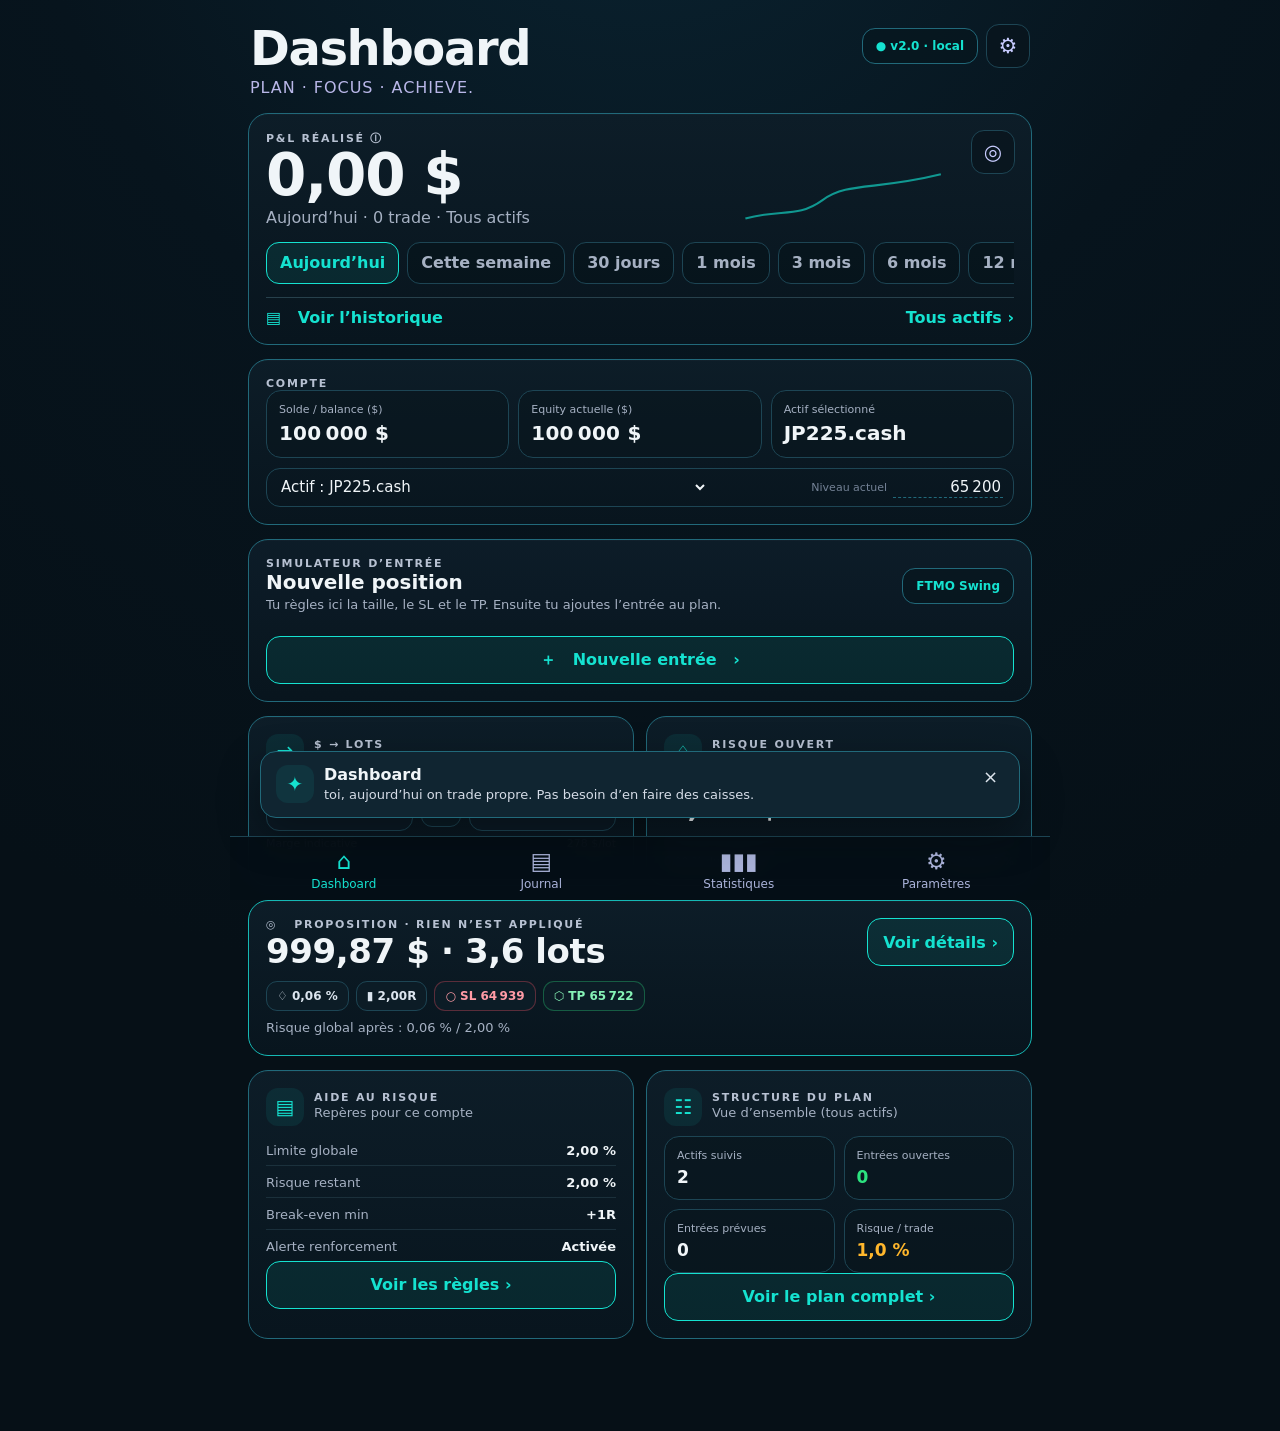
==== commit d691baae: "Add files via upload" ====
--- a/index.html
+++ b/index.html
@@ -58,6 +58,218 @@
 .hidden{display:none!important}.muted{color:var(--muted)}.tiny{font-size:11px}.center{text-align:center}
 @media(max-width:660px){.app{padding-left:13px;padding-right:13px}.top-title h1{font-size:36px}.version{font-size:11px;padding:8px 9px}.account-grid{grid-template-columns:1fr 1fr}.account-grid .metric:last-child{grid-column:1/-1}.two-panels,.grid2{grid-template-columns:1fr}.risk-gain{grid-template-columns:1fr 1fr}.catalog{grid-template-columns:1fr 1fr}.plan-summary{grid-template-columns:1fr 1fr}.entry-metrics{grid-template-columns:repeat(3,1fr)}.toolbar{grid-template-columns:1fr}.trade-row{grid-template-columns:1.5fr .8fr .8fr auto}.trade-row .hide-mobile{display:none}.stats-main{grid-template-columns:1fr}.mt5-grid{grid-template-columns:repeat(3,1fr)}.compare{grid-template-columns:1fr}.grid4{grid-template-columns:1fr 1fr}.pnl-main{max-width:68%}.spark{width:40%}.account-strip{grid-template-columns:1fr}.account-strip .pricebox{justify-content:space-between}.account-strip input{width:140px}.proposal-num{font-size:28px}}
 @media(max-width:390px){.card{padding:14px}.big-num{font-size:43px}.pnl-main{max-width:72%}.spark{opacity:.55}.risk-gain{grid-template-columns:1fr}.catalog{grid-template-columns:1fr 1fr}.mt5-grid{grid-template-columns:repeat(2,1fr)}.entry-metrics{grid-template-columns:repeat(2,1fr)}.nav{padding-left:8px;padding-right:8px}.nav button{font-size:11px}.tabs .tab{padding:0 12px}}
+
+
+/* ==========================================================
+   iPhone 13 mini / compact iPhone responsive pass
+   Visual design unchanged; only sizing/reflow/overflow fixes.
+   Target viewport: 375 CSS px (also safe down to 320 px).
+   ========================================================== */
+html,body{max-width:100%;overflow-x:hidden;-webkit-text-size-adjust:100%;text-size-adjust:100%}
+img,svg,canvas{max-width:100%}
+button,input,select,textarea{max-width:100%}
+.app,.page,.card,.row,.grow,.metric,.field,.asset-card,.asset-group,.entry-card,.setting-row,.trade-row,.proposal-top,.section-title,.pagehead,.top,.top-title,.top-actions{min-width:0}
+.card,.metric,.asset-card,.trade-row,.entry-card{overflow-wrap:anywhere}
+
+@media (max-width:430px){
+  :root{--r:18px;--rs:13px}
+  .app{width:100%;padding:calc(13px + var(--safeTop)) 11px calc(84px + var(--safeBottom))}
+  .page{gap:10px}
+
+  .top{gap:8px;margin:2px 0 0;align-items:flex-start}
+  .top-title{min-width:0;flex:1}
+  .top-title h1{font-size:31px;letter-spacing:-1px;line-height:1}
+  .tagline{font-size:12px;letter-spacing:.045em;margin-top:4px;white-space:normal}
+  .top-actions{gap:5px;flex:0 0 auto}
+  .version{padding:7px 8px;border-radius:11px;font-size:9.5px;font-weight:700}
+  .icon-btn{width:38px;height:38px;border-radius:11px;font-size:18px}
+  .back-btn{width:30px;height:38px;font-size:27px}
+
+  .card{padding:13px;border-radius:18px}
+  .kicker{font-size:9px;letter-spacing:.13em}
+  .sub{font-size:11px;line-height:1.35}
+  .section-title{gap:8px;margin-bottom:10px}
+  .section-title h2{font-size:17px;line-height:1.15}
+
+  .big-num{font-size:34px;letter-spacing:-.8px}
+  .proposal-num{font-size:22px;line-height:1.08;letter-spacing:-.25px}
+  .num{font-weight:650}
+
+  .row{gap:8px}
+  .grid2{gap:8px}
+  .grid3{grid-template-columns:1fr 1fr;gap:8px}
+  .grid3>*:nth-child(3):last-child{grid-column:1/-1}
+  .grid4{grid-template-columns:1fr 1fr;gap:7px}
+  .mini-grid{gap:7px}
+  .divider{margin:8px 0}
+
+  .ico{width:34px;height:34px;border-radius:10px;font-size:17px}
+  .avatar{width:38px;height:38px;border-radius:11px;font-size:16px}
+  .asset-photo .avatar{width:52px;height:52px}
+
+  .btn{min-height:44px;border-radius:12px;padding:0 12px;font-size:13px}
+  .btn.small{min-height:35px;font-size:11px;padding:0 9px}
+  .chip{min-height:38px;border-radius:11px;padding:0 11px;font-size:11px}
+  .chips{gap:6px}
+
+  .field{gap:5px}
+  .field label,.field-label{font-size:10.5px}
+  .input,.select,.textarea{min-height:44px;border-radius:12px;padding:10px 11px;font-size:16px}
+  .textarea{min-height:82px}
+
+  .metric{padding:10px;border-radius:13px}
+  .metric span{font-size:9.5px;margin-bottom:4px}
+  .metric strong{font-size:16px;line-height:1.15}
+  .metric.compact strong{font-size:15px}
+
+  .pnl-card{padding-top:13px}
+  .pnl-main{max-width:64%}
+  .pnl-meta{font-size:10.5px}
+  .spark{right:13px;top:43px;width:38%;height:58px}
+  .eye{right:12px;top:12px}
+  .periods{margin-top:10px}
+  .history-link{font-size:11px;margin-top:8px;padding-top:8px;gap:8px}
+  .history-link span{min-width:0}
+
+  .account-grid{grid-template-columns:1fr 1fr;gap:7px}
+  .account-grid .metric:last-child{grid-column:1/-1}
+  .account-strip{margin-top:8px;padding:7px 9px;grid-template-columns:1fr;gap:5px;border-radius:12px}
+  .account-strip select,.account-strip input{font-size:13px}
+  .account-strip .pricebox{justify-content:space-between;gap:8px}
+  .account-strip .pricebox span{font-size:9.5px}
+  .account-strip input{width:128px;max-width:50%}
+
+  .hero-new .btn{margin-top:8px}
+  .two-panels{grid-template-columns:1fr;gap:8px}
+  .converter{gap:6px}
+  .converter .input{padding-left:9px;padding-right:9px;text-align:center}
+  .swap{width:36px;height:36px;border-radius:10px}
+
+  .proposal-card{padding:13px}
+  .proposal-top{flex-wrap:wrap;gap:8px}
+  .proposal-top>div{flex:1 1 180px;min-width:0}
+  .proposal-top>.btn{flex:0 0 auto;min-height:38px}
+  .pill-row{gap:5px;margin-top:8px}
+  .pillx{font-size:10.5px;padding:6px 8px;border-radius:10px}
+  .riskbar{height:9px;margin-top:9px}
+  .summary-line{padding:6px 0;font-size:11.5px;gap:8px}
+
+  .nav{width:100%;padding:8px 6px calc(6px + var(--safeBottom));gap:2px}
+  .nav button{font-size:10px;gap:2px;min-width:0}
+  .nav button b{font-size:20px}
+
+  .pagehead{gap:6px;margin:0}
+  .pagehead h1{font-size:27px;letter-spacing:-.7px;line-height:1.05}
+  .pagehead .sub{font-size:11.5px;line-height:1.25}
+
+  .tabs{gap:5px}
+  .tab{min-height:38px;padding:0 11px;font-size:11px;border-radius:11px}
+  .seg2,.seg3{gap:6px}
+  .seg-btn{min-height:44px;border-radius:12px;font-size:13px}
+
+  .risk-gain{grid-template-columns:1fr 1fr;gap:8px}
+  .rg{padding:12px;border-radius:14px}
+  .rg .label{font-size:9px;letter-spacing:.11em}
+  .rg strong{font-size:22px;margin-top:5px}
+  .rg small{font-size:10.5px}
+
+  .callout{padding:11px;border-radius:13px;font-size:11.5px;line-height:1.35}
+  .details{border-radius:13px}
+  .details summary{padding:12px;font-size:12px;gap:8px}
+  .details .inside{padding:0 12px 12px}
+  .guard-status{padding:10px 11px;border-radius:12px;gap:8px}
+  .guard-status strong{font-size:12px}
+
+  .mt5{padding:12px;border-radius:15px}
+  .mt5-grid{grid-template-columns:repeat(3,1fr);gap:1px;margin-top:8px;border-radius:10px}
+  .mt5-grid>div{padding:8px 5px}
+  .mt5-grid span{font-size:8.5px}
+  .mt5-grid strong{font-size:12px;margin-top:3px}
+
+  .catalog{grid-template-columns:1fr 1fr;gap:7px}
+  .asset-card{padding:9px;border-radius:13px;gap:8px}
+  .asset-card .meta strong{font-size:12px}
+  .asset-card .meta small{font-size:9.5px;line-height:1.2;display:block}
+
+  .plan-summary{grid-template-columns:1fr 1fr;gap:7px}
+  .asset-group{border-radius:15px}
+  .asset-group-head{padding:11px;gap:8px}
+  .asset-group-head .grow strong{font-size:15px}
+  .asset-group-head .right strong{font-size:13px}
+  .entry-card{padding:10px}
+  .entry-metrics{grid-template-columns:1fr 1fr;gap:6px}
+  .entry-metrics span{font-size:8.5px}
+  .entry-metrics strong{font-size:12px}
+  .status{padding:5px 8px;font-size:9.5px}
+
+  .compare{grid-template-columns:1fr;gap:8px}
+  .compare>div{padding:10px;border-radius:12px}
+  .compare h3{font-size:13px}
+
+  .toolbar{grid-template-columns:1fr;gap:6px}
+  .trade-row{grid-template-columns:minmax(0,1.35fr) minmax(46px,.55fr) minmax(72px,.8fr) 18px;gap:5px;padding:8px;border-radius:12px}
+  .trade-row .hide-mobile{display:none}
+  .trade-row .asset{gap:6px;min-width:0}
+  .trade-row .asset .avatar{width:30px;height:30px;font-size:12px}
+  .trade-row small{font-size:8.5px}
+  .trade-row strong{font-size:11px}
+  .trade-row .pnl{font-size:12px}
+
+  .stats-main{grid-template-columns:1fr;gap:8px}
+  .chart{height:150px;padding:8px;border-radius:13px}
+  .donut{width:94px;height:94px}
+  .donut:after{inset:19px}
+  .barline{grid-template-columns:minmax(80px,.9fr) 1.5fr;gap:8px}
+
+  .setting-row{gap:8px;padding:9px 0;min-width:0}
+  .setting-row strong{font-size:12px}
+  .setting-row small{font-size:10px;line-height:1.25}
+  .setting-row>.row{min-width:0;flex-wrap:wrap;justify-content:flex-end}
+  .switch{width:46px;height:26px;flex:0 0 auto}
+  .switch:before{width:20px;height:20px}
+  .switch.on:before{left:22px}
+  .rule-row{gap:8px;padding:9px 0;font-size:11.5px}
+
+  .modal-wrap{padding:10px;align-items:end}
+  .modal{width:100%;max-height:calc(100dvh - 20px);border-radius:19px;padding:14px}
+  .modal-head{margin-bottom:10px}
+  .modal-head h2{font-size:18px}
+  .x{width:34px;height:34px;border-radius:9px;font-size:18px}
+
+  .toast{width:calc(100% - 22px);bottom:calc(72px + var(--safeBottom));border-radius:14px;padding:11px 12px}
+  .toast p{font-size:11.5px}
+}
+
+@media (max-width:375px){
+  .app{padding-left:10px;padding-right:10px}
+  .card{padding:12px}
+  .top-title h1{font-size:29px}
+  .tagline{font-size:11px}
+  .version{font-size:9px;padding:6px 7px}
+  .icon-btn{width:36px;height:36px}
+  .big-num{font-size:32px}
+  .proposal-num{font-size:21px}
+  .metric strong{font-size:15px}
+  .pnl-main{max-width:66%}
+  .spark{width:36%;opacity:.72}
+  .risk-gain{grid-template-columns:1fr 1fr}
+  .rg strong{font-size:20px}
+  .mt5-grid{grid-template-columns:repeat(2,1fr)}
+  .catalog{grid-template-columns:1fr 1fr}
+  .nav button{font-size:9.5px}
+}
+
+@media (max-width:340px){
+  .top{flex-wrap:wrap}
+  .top-actions{width:100%;justify-content:flex-end}
+  .grid3,.risk-gain,.catalog{grid-template-columns:1fr}
+  .grid3>*:nth-child(3):last-child{grid-column:auto}
+  .pnl-main{max-width:100%}
+  .spark{display:none}
+  .mt5-grid{grid-template-columns:1fr 1fr}
+  .account-grid{grid-template-columns:1fr}
+  .account-grid .metric:last-child{grid-column:auto}
+}
 </style>
 </head>
 <body>
